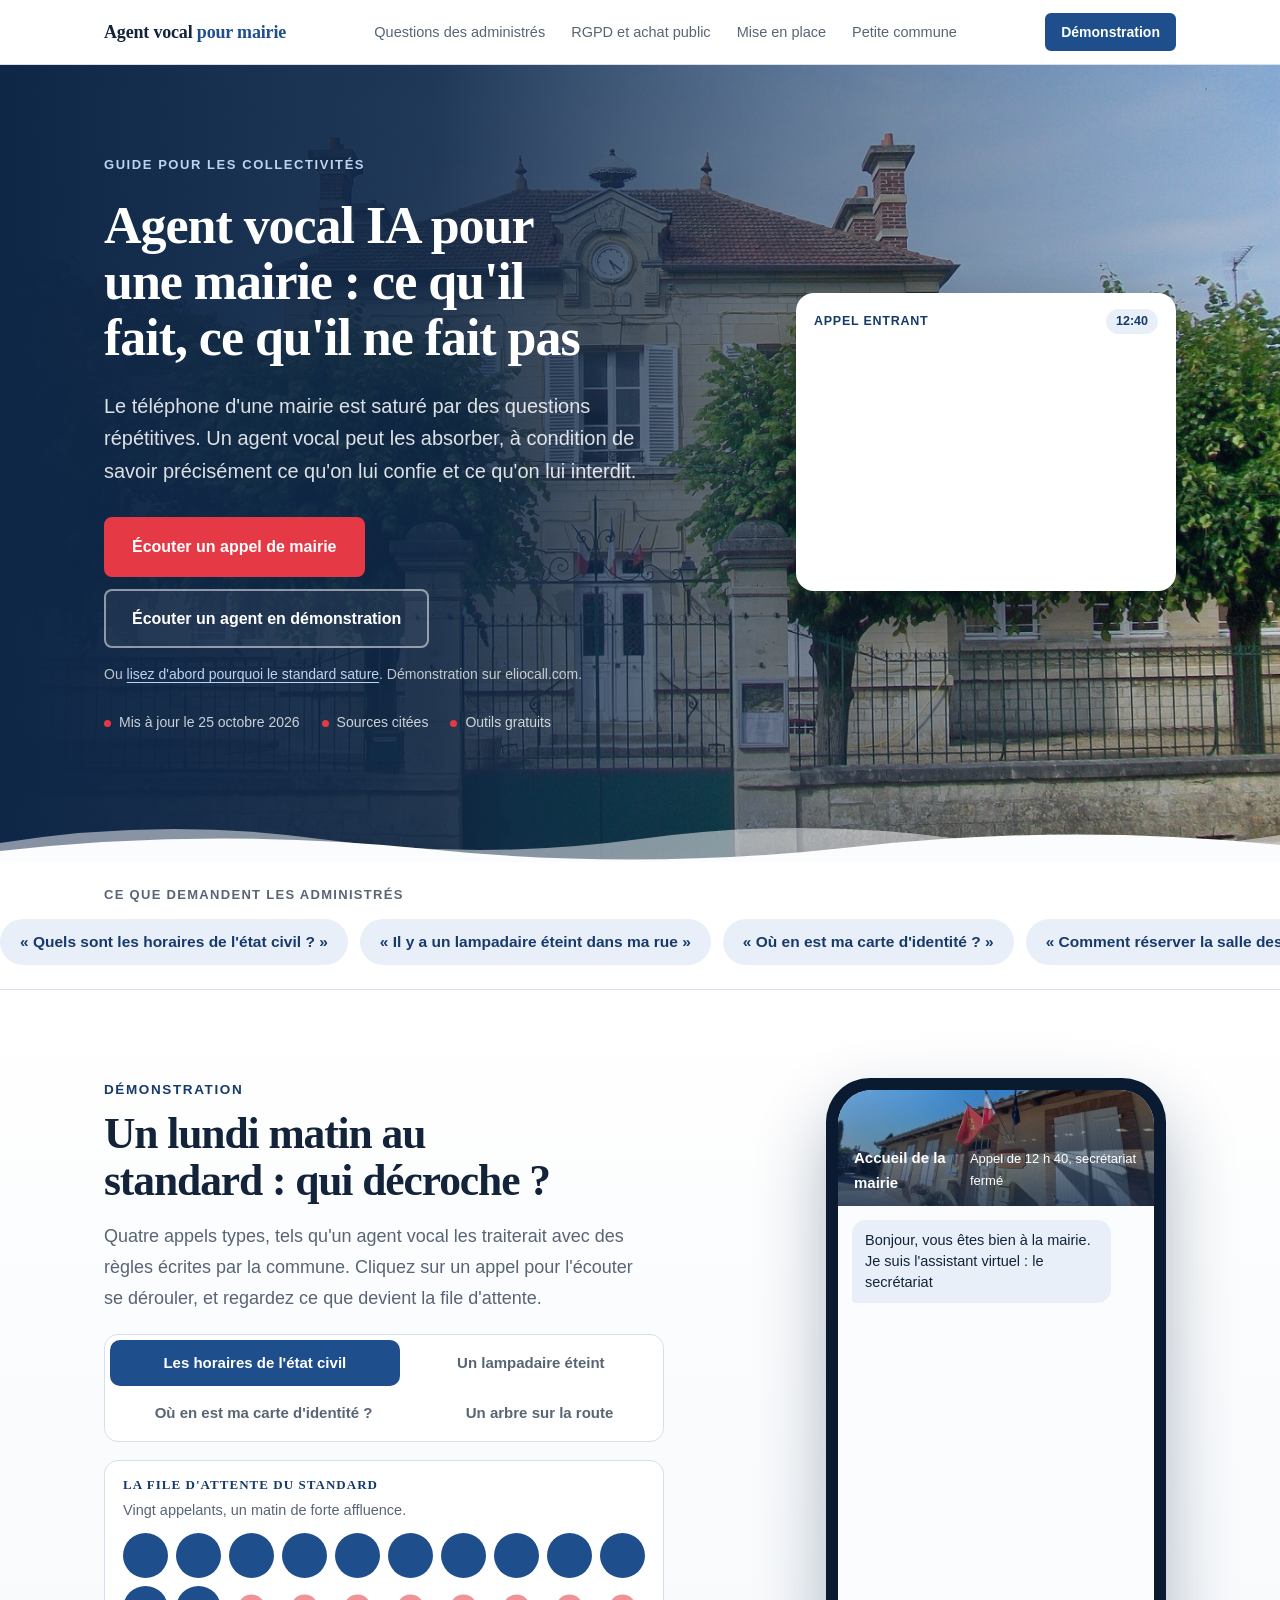
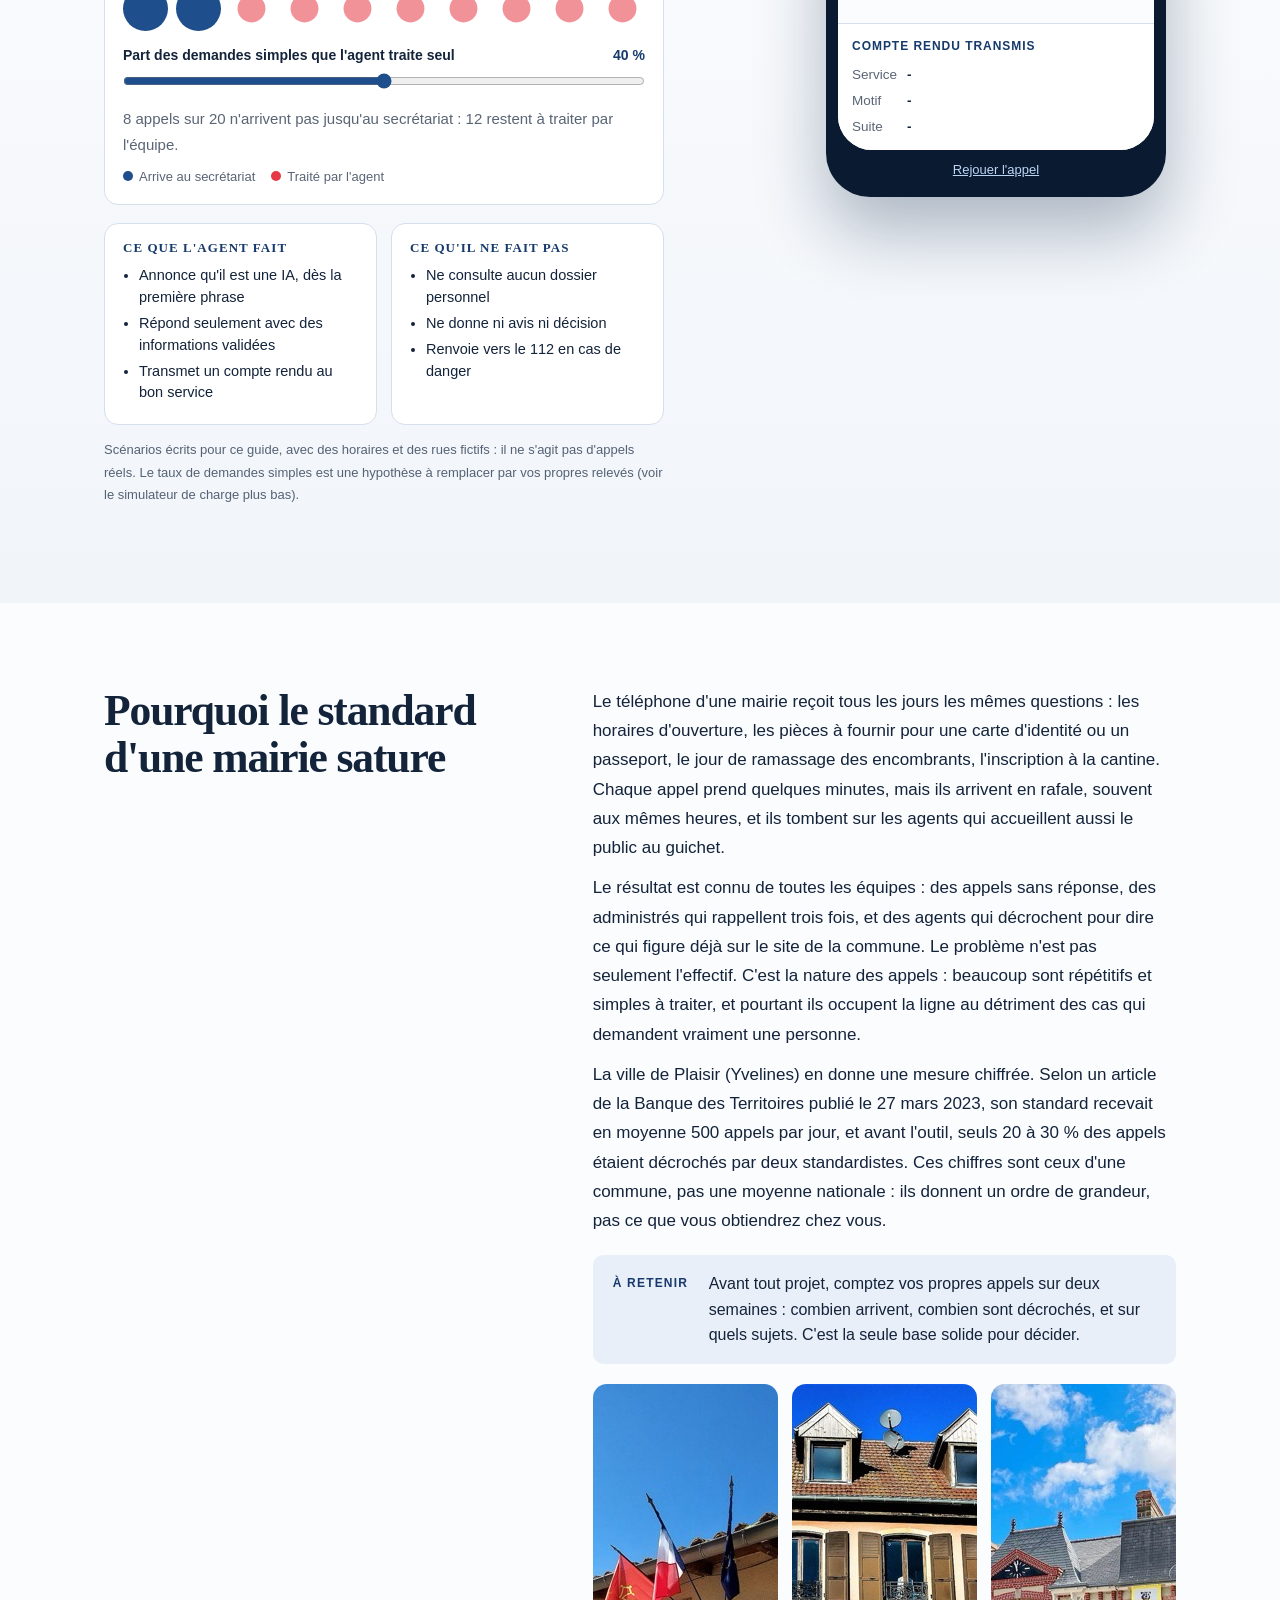
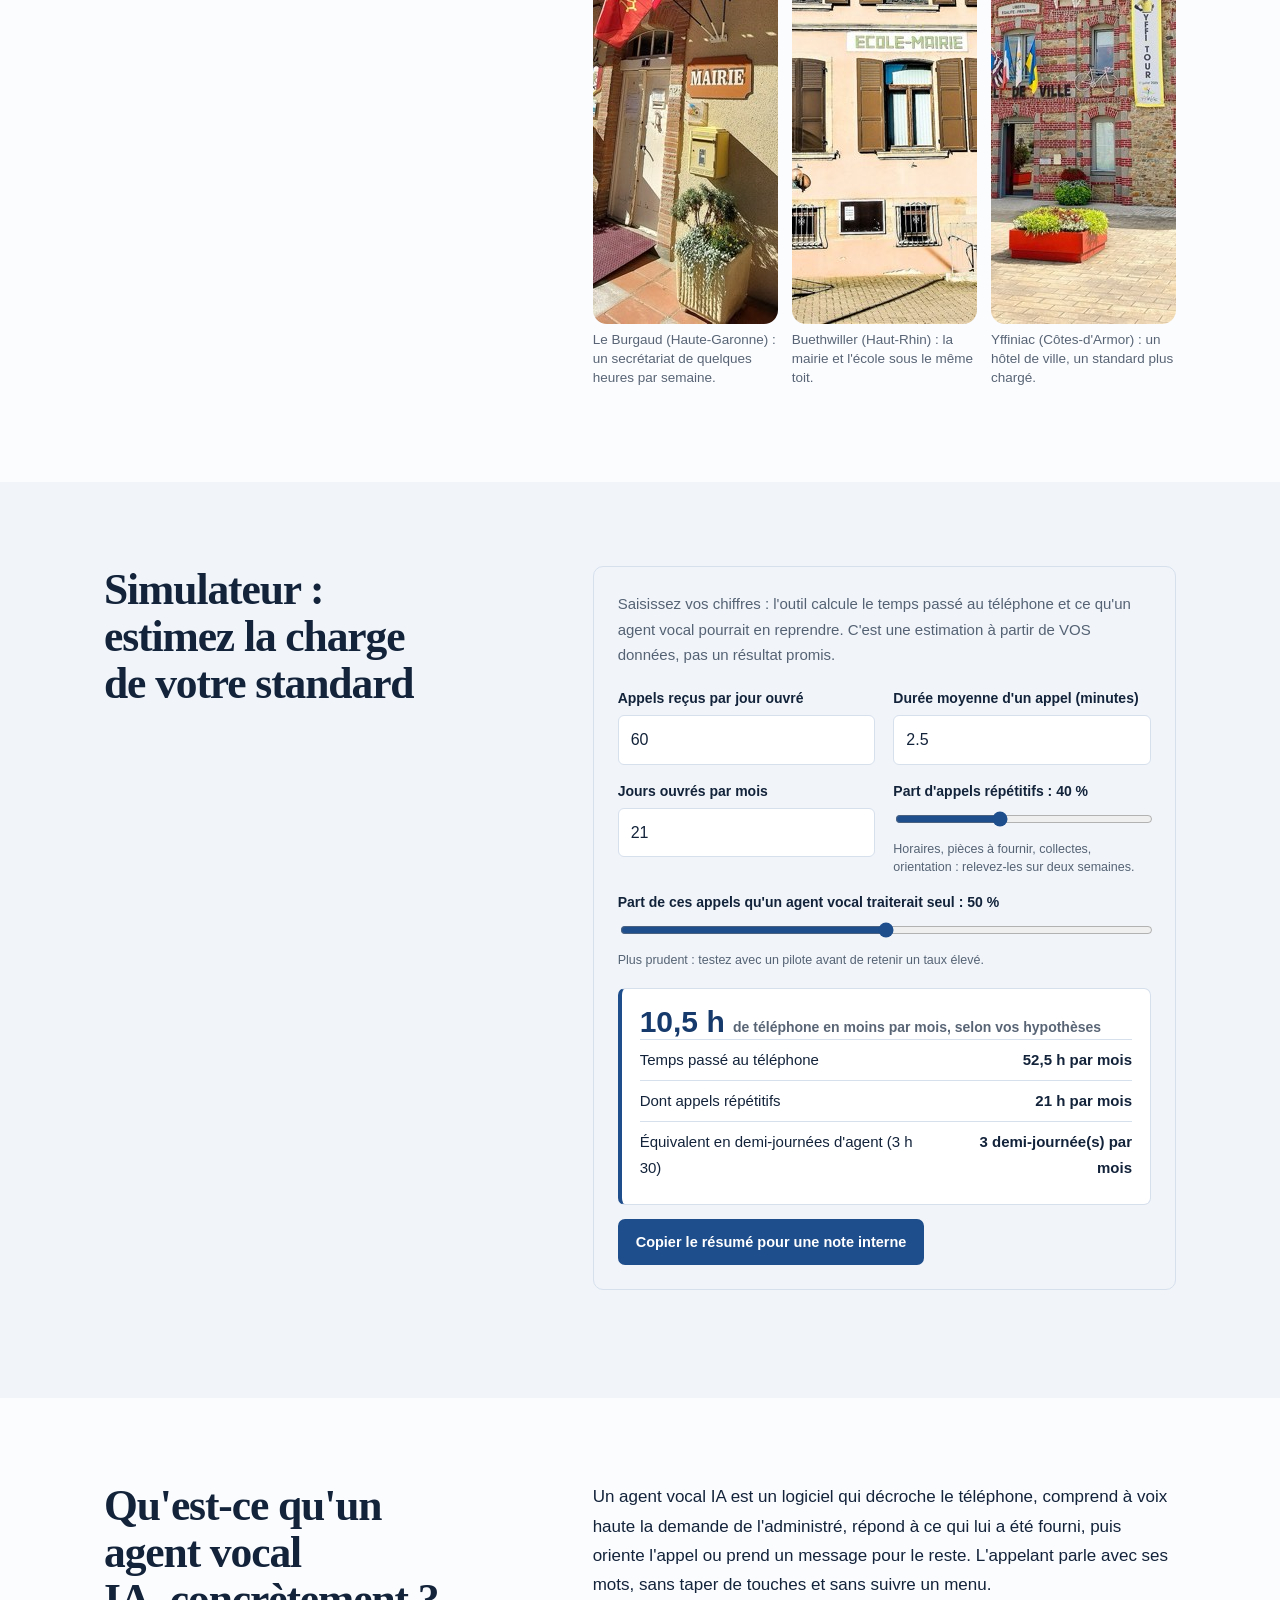
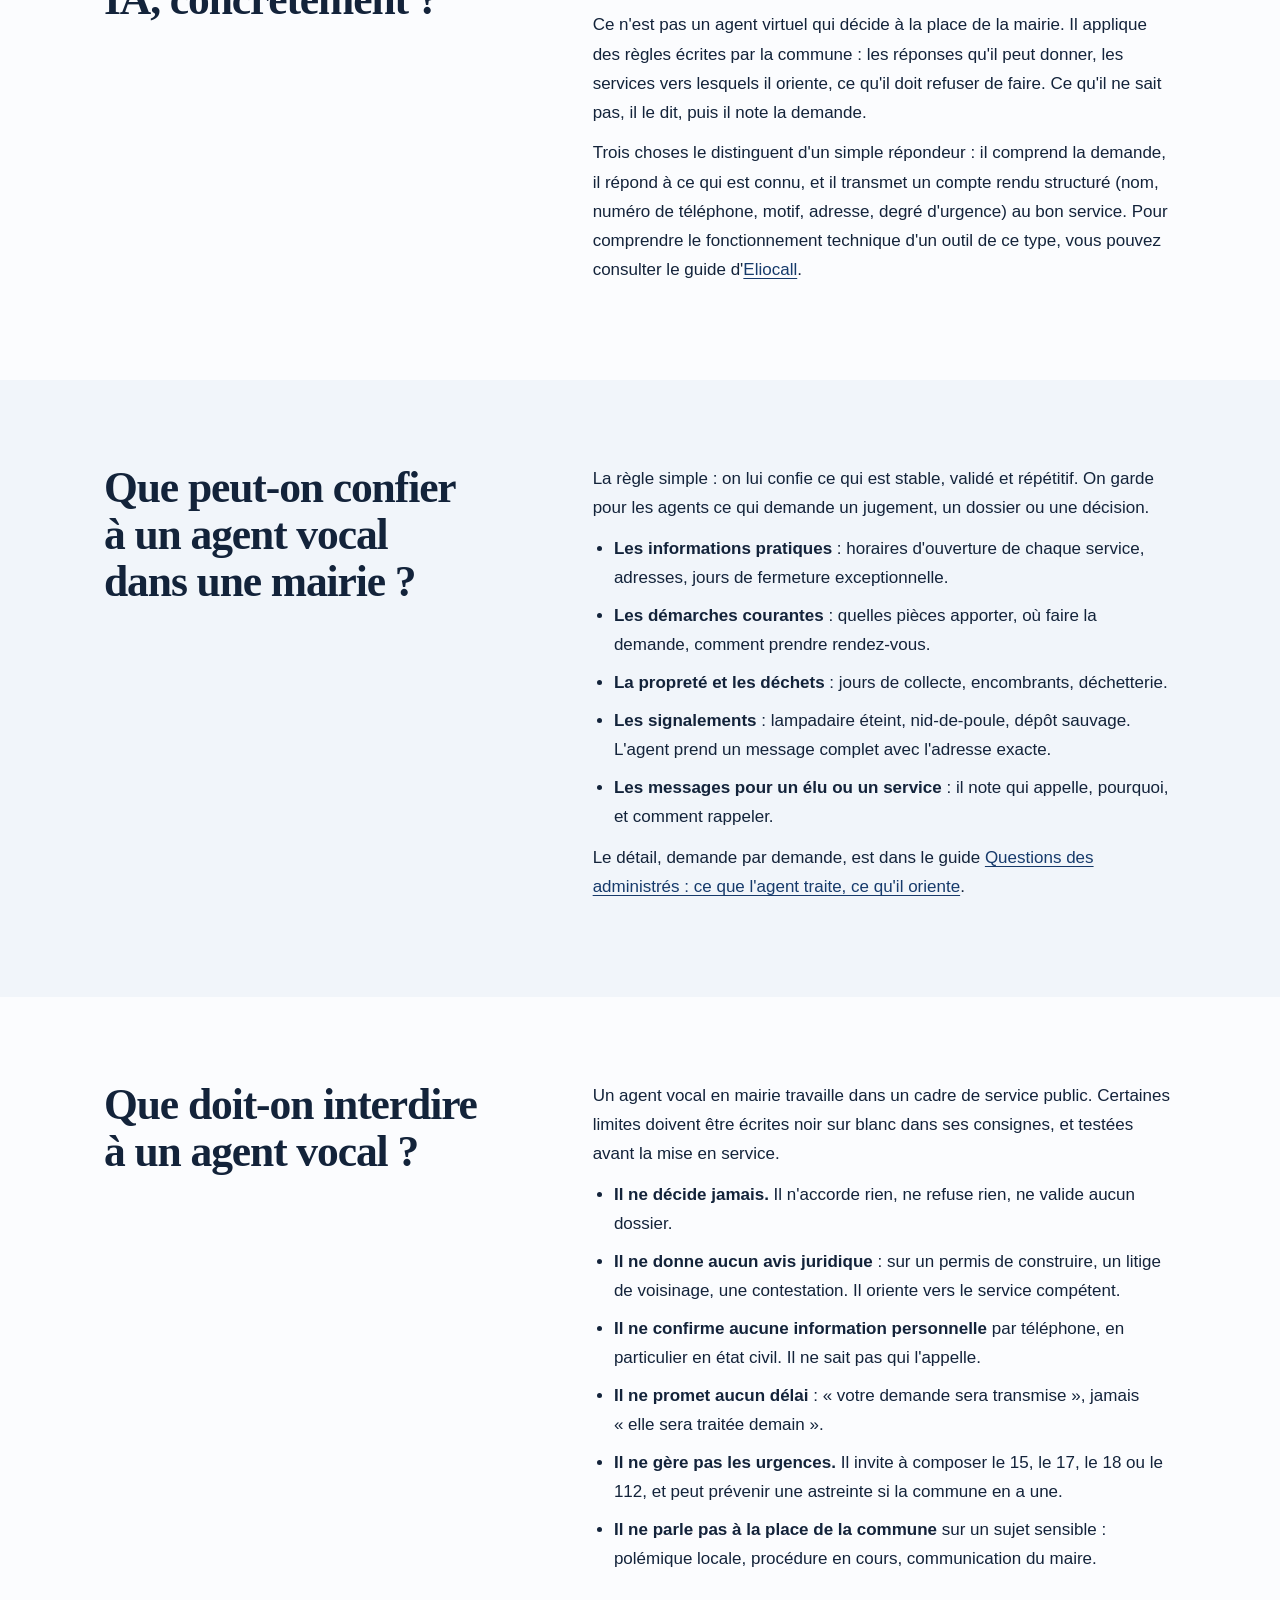
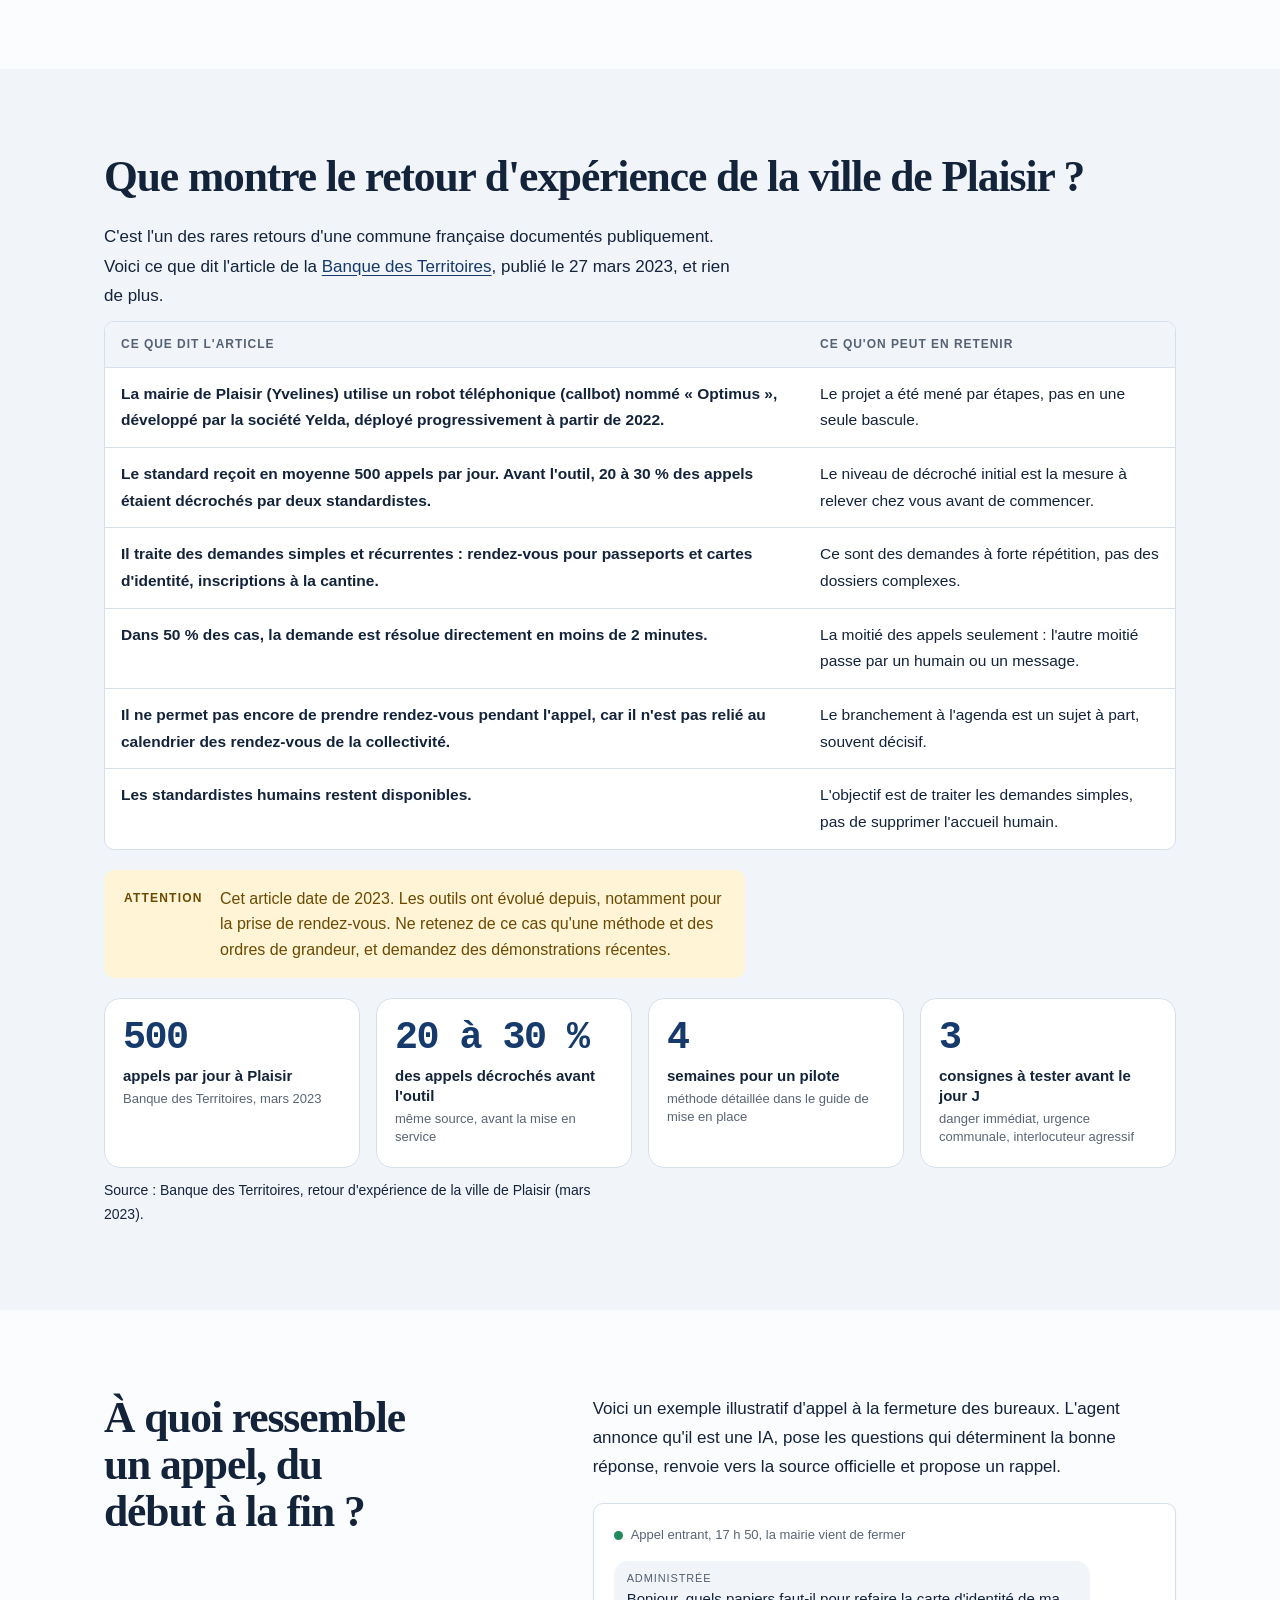
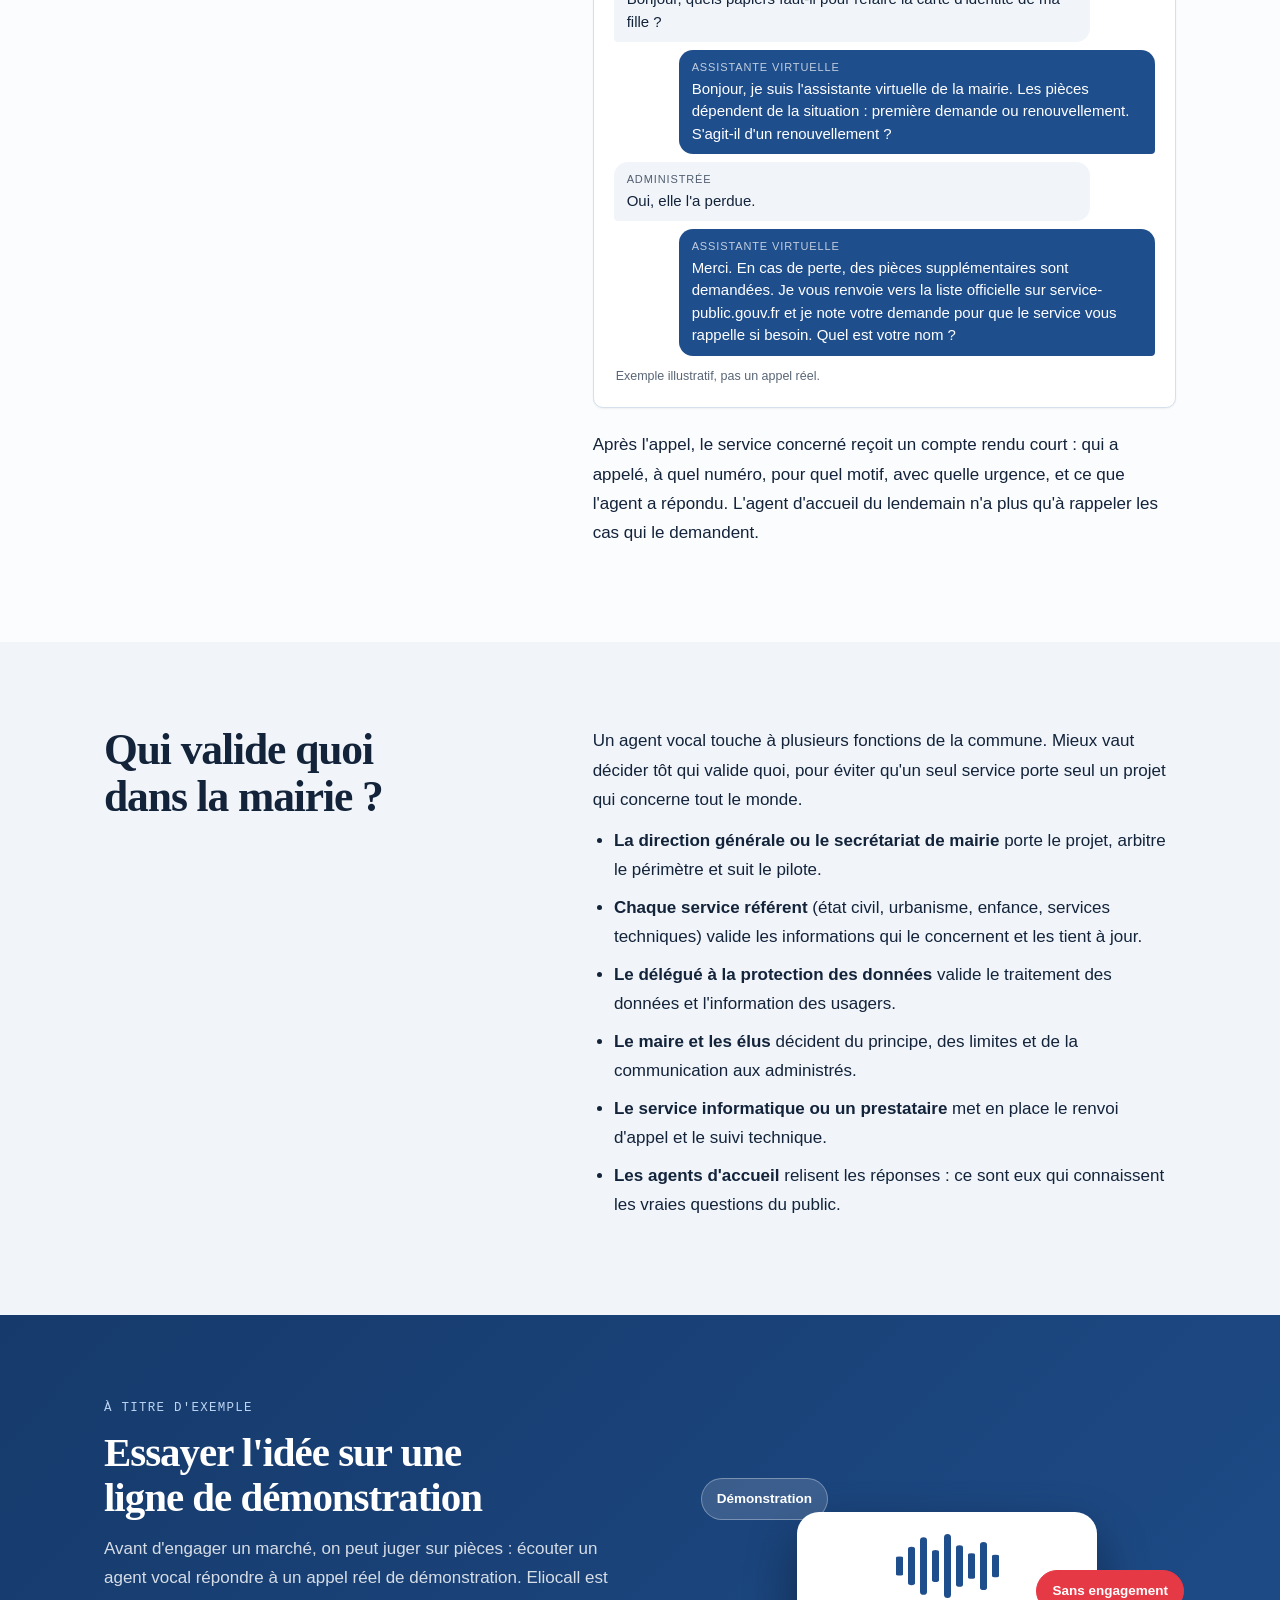
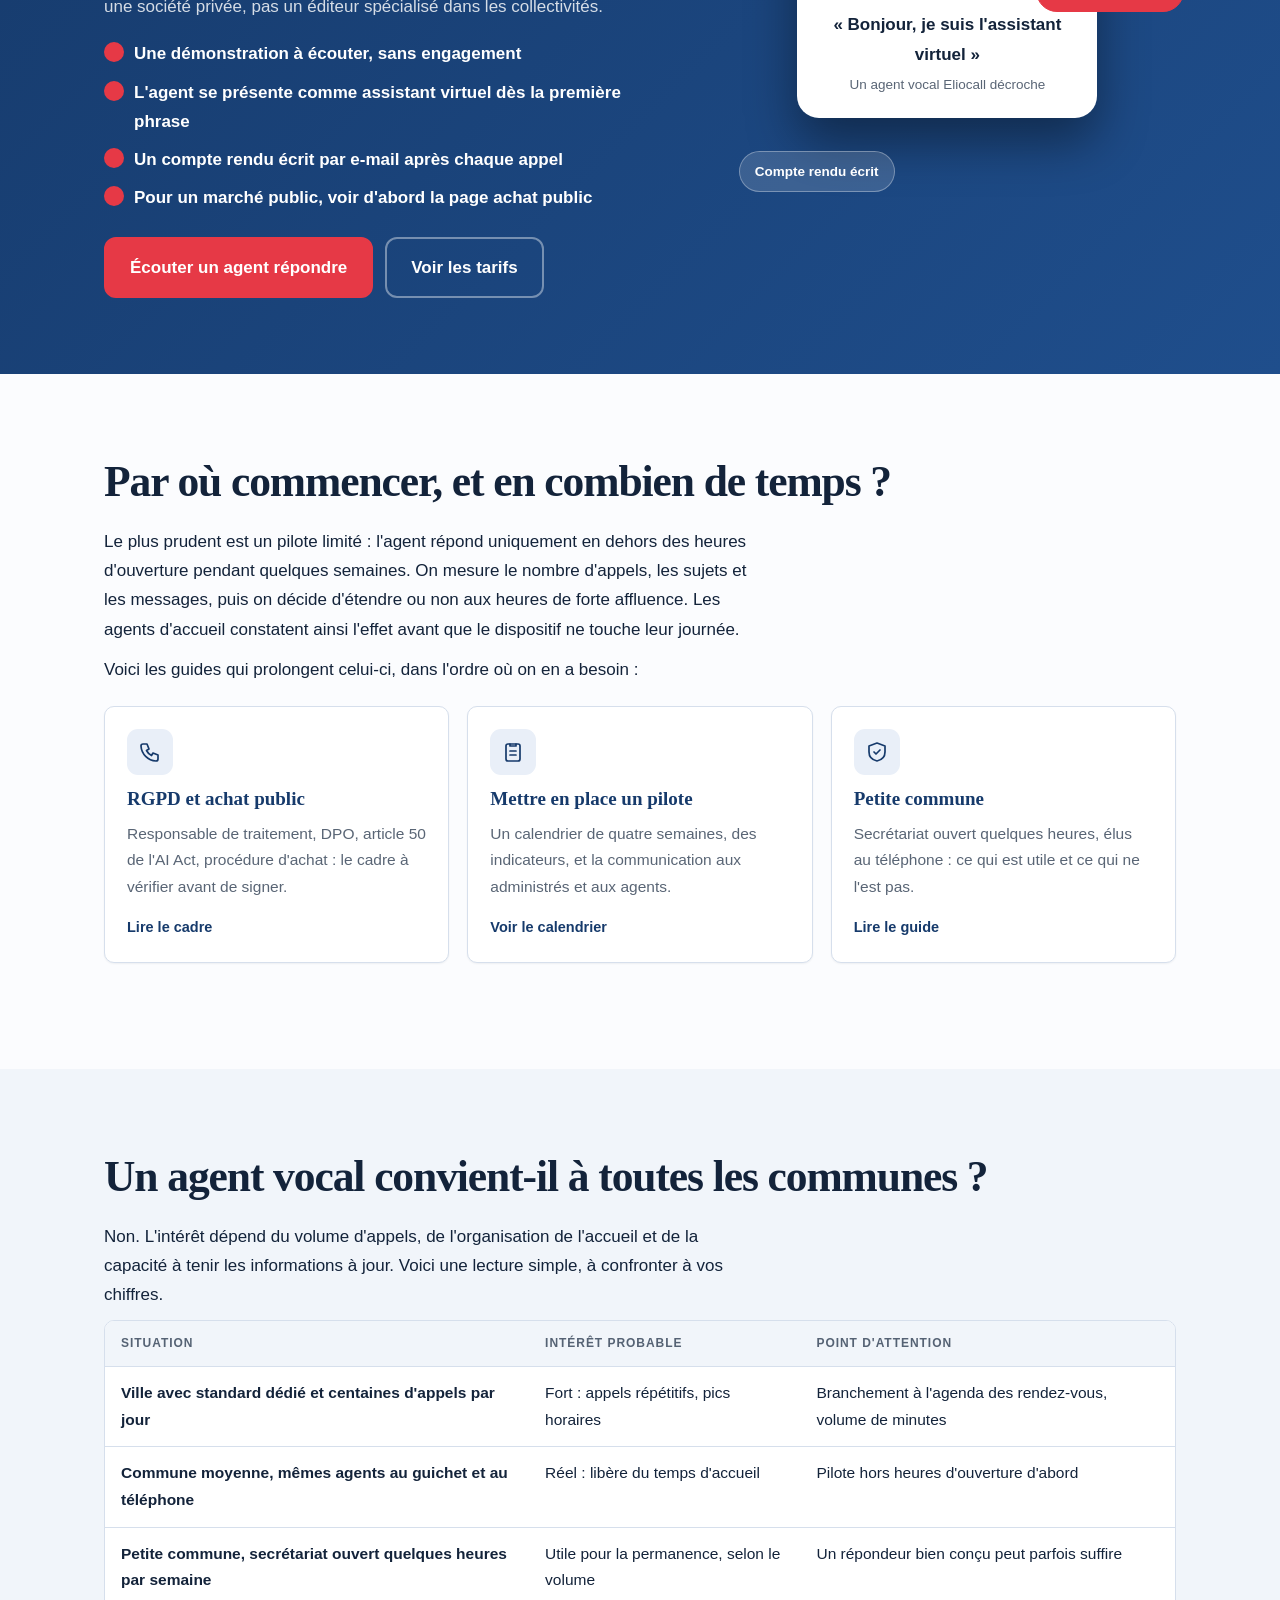
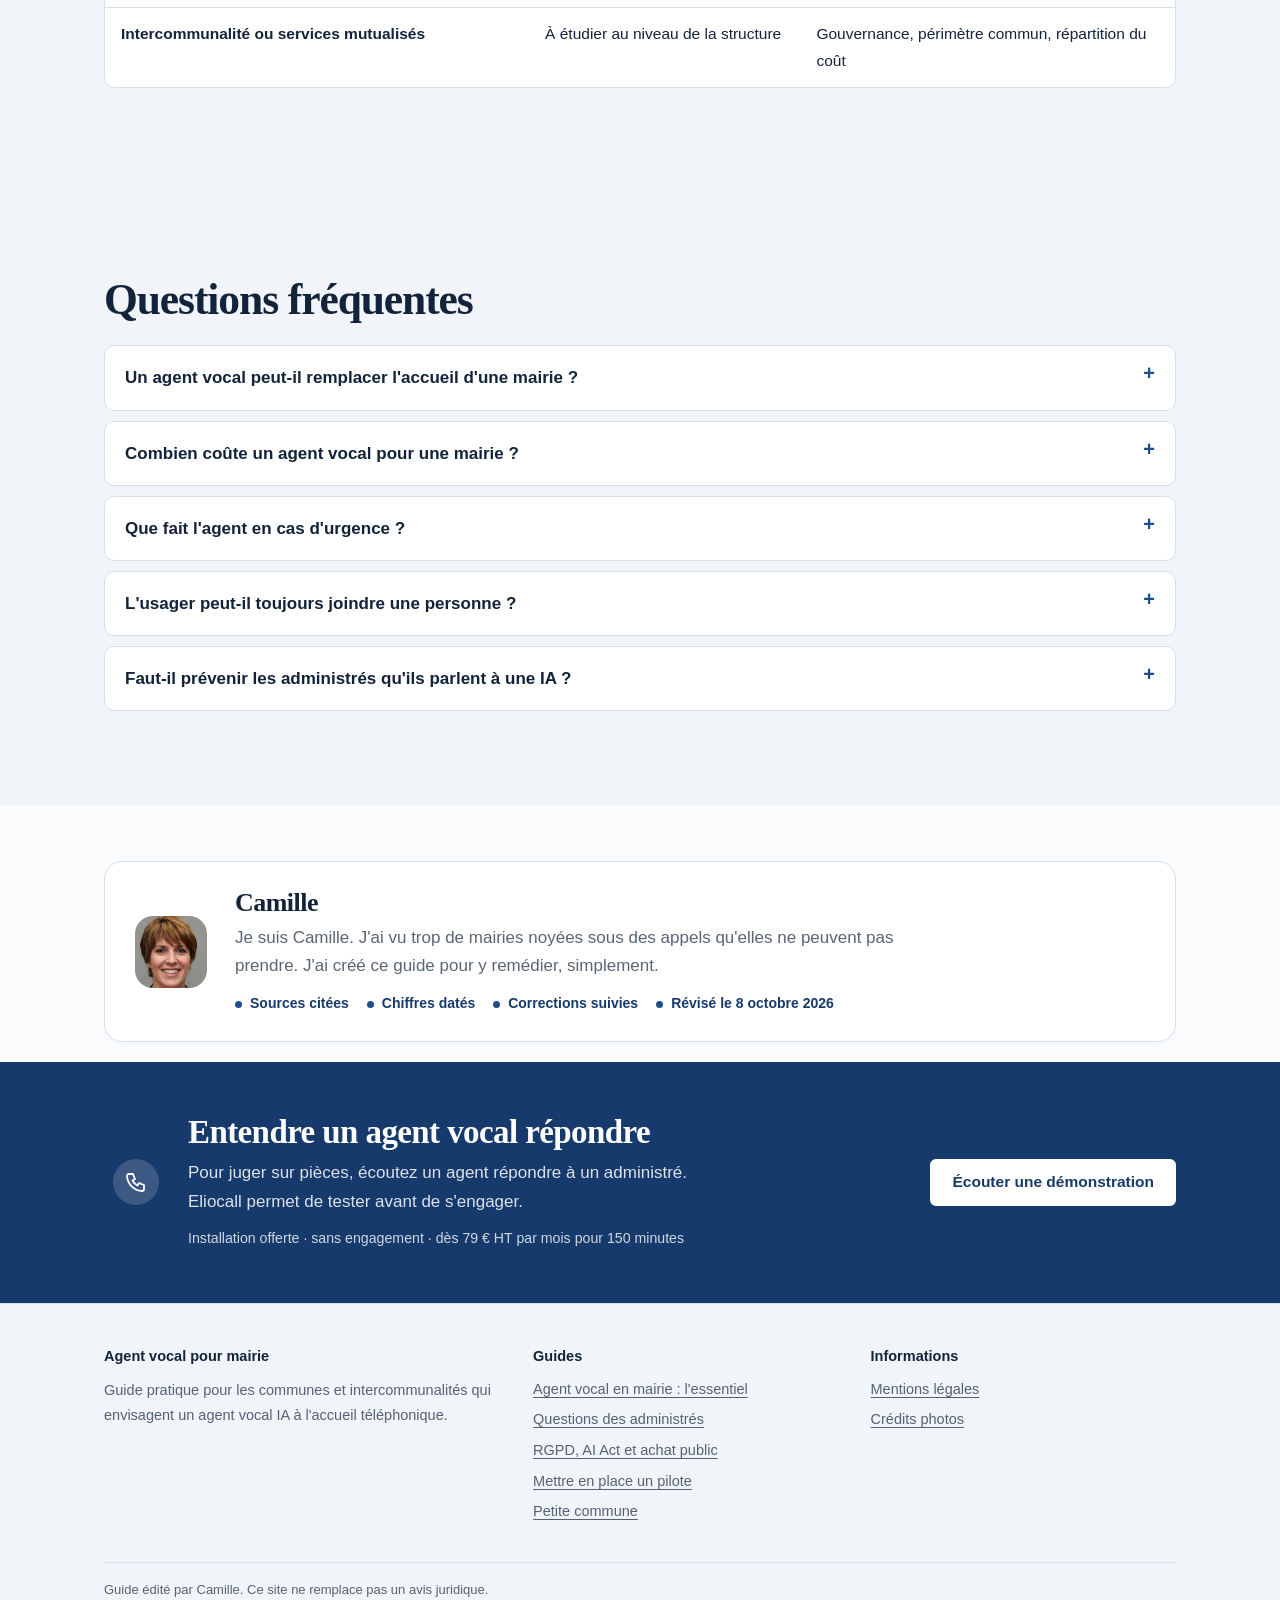
==== index.html @ ff2bc90e "Auto-update date 25 octobre 2026" ====
<!doctype html>
<html lang="fr">
<head>
<meta charset="utf-8">
<meta name="viewport" content="width=device-width, initial-scale=1">
<title>Agent vocal IA en mairie : ce qu'il fait et ne fait pas</title>
<meta name="description" content="Ce qu&#x27;un agent vocal IA traite à l&#x27;accueil d&#x27;une mairie, ce qu&#x27;il doit refuser, un retour d&#x27;expérience documenté et par où commencer.">
<link rel="canonical" href="https://agent-ia-vocal-pour-mairie.fr/">
<meta property="og:type" content="article">
<meta property="og:locale" content="fr_FR">
<meta property="og:site_name" content="Agent vocal pour mairie">
<meta property="og:title" content="Agent vocal IA en mairie : ce qu&#x27;il fait et ne fait pas">
<meta property="og:description" content="Ce qu&#x27;un agent vocal IA traite à l&#x27;accueil d&#x27;une mairie, ce qu&#x27;il doit refuser, un retour d&#x27;expérience documenté et par où commencer.">
<meta property="og:url" content="https://agent-ia-vocal-pour-mairie.fr/">
<meta property="og:image" content="https://agent-ia-vocal-pour-mairie.fr/og-image.png">
<meta property="og:image:width" content="1200">
<meta property="og:image:height" content="630">
<meta property="og:image:alt" content="Agent vocal pour mairie">
<meta name="twitter:card" content="summary_large_image">
<meta name="twitter:image" content="https://agent-ia-vocal-pour-mairie.fr/og-image.png">
<link rel="icon" href="/favicon.ico" sizes="48x48">
<link rel="icon" href="/favicon.svg" type="image/svg+xml">
<link rel="icon" href="/favicon-48.png" type="image/png" sizes="48x48">
<link rel="apple-touch-icon" href="/apple-touch-icon.png">
<meta name="theme-color" content="#1f4e8c">

<meta http-equiv="Content-Security-Policy" content="default-src 'self'; script-src 'self' 'unsafe-inline'; style-src 'self' 'unsafe-inline'; img-src 'self' data:; base-uri 'self'; form-action 'none'">
<meta name="referrer" content="strict-origin-when-cross-origin">
<script type="application/ld+json">{"@context": "https://schema.org", "@graph": [{"@type": "BreadcrumbList", "itemListElement": [{"@type": "ListItem", "position": 1, "name": "Accueil", "item": "https://agent-ia-vocal-pour-mairie.fr/"}]}, {"@type": "Article", "headline": "Agent vocal IA pour une mairie : ce qu'il fait, ce qu'il ne fait pas", "description": "Ce qu'un agent vocal IA traite à l'accueil d'une mairie, ce qu'il doit refuser, un retour d'expérience documenté et par où commencer.", "inLanguage": "fr-FR", "datePublished": "2026-10-05", "dateModified": "2026-10-25", "mainEntityOfPage": "https://agent-ia-vocal-pour-mairie.fr/", "author": {"@type": "Organization", "name": "Agent vocal pour mairie", "url": "https://agent-ia-vocal-pour-mairie.fr"}, "publisher": {"@type": "Organization", "name": "Agent vocal pour mairie", "url": "https://agent-ia-vocal-pour-mairie.fr"}}, {"@type": "FAQPage", "mainEntity": [{"@type": "Question", "name": "Un agent vocal peut-il remplacer l'accueil d'une mairie ?", "acceptedAnswer": {"@type": "Answer", "text": "Non, et ce n'est pas l'objectif. Il absorbe les appels répétitifs (horaires, pièces à fournir, collectes) et prend un message complet pour le reste. Les agents traitent ensuite les dossiers qui demandent de l'humain. Le retour d'expérience de la ville de Plaisir va dans ce sens : les standardistes humains restent disponibles."}}, {"@type": "Question", "name": "Combien coûte un agent vocal pour une mairie ?", "acceptedAnswer": {"@type": "Answer", "text": "Cela dépend du nombre de minutes d'appel, du nombre de numéros et des raccordements (agenda, outils métier). Demandez le prix de l'abonnement, le nombre de minutes incluses, le prix de la minute au-delà et les frais de mise en place. Calculez ensuite sur vos propres volumes. La page sur l'achat public explique comment cadrer cette dépense."}}, {"@type": "Question", "name": "Que fait l'agent en cas d'urgence ?", "acceptedAnswer": {"@type": "Answer", "text": "Il ne gère pas les urgences. Il invite l'appelant à composer le 15, le 17, le 18 ou le 112, et peut prévenir un astreignant si la commune l'a prévu. Ce comportement doit être testé avant la mise en service."}}, {"@type": "Question", "name": "L'usager peut-il toujours joindre une personne ?", "acceptedAnswer": {"@type": "Answer", "text": "C'est une bonne pratique de le prévoir : un accès vers un agent aux heures d'ouverture, ou un message avec rappel, évite que l'agent vocal devienne un mur. C'est aussi ce qui rassure les administrés les moins à l'aise avec le numérique."}}, {"@type": "Question", "name": "Faut-il prévenir les administrés qu'ils parlent à une IA ?", "acceptedAnswer": {"@type": "Answer", "text": "Oui. L'article 50 du règlement européen sur l'IA impose d'informer la personne qu'elle interagit avec une IA, sauf si c'est évident. L'agent doit le dire dès sa première phrase. Le détail est dans le guide RGPD et achat public."}}]}, {"@type": "WebSite", "@id": "https://agent-ia-vocal-pour-mairie.fr/#site", "name": "Agent vocal pour mairie", "url": "https://agent-ia-vocal-pour-mairie.fr/", "inLanguage": "fr-FR"}, {"@type": "Organization", "@id": "https://agent-ia-vocal-pour-mairie.fr/#org", "name": "Agent vocal pour mairie", "url": "https://agent-ia-vocal-pour-mairie.fr/", "logo": {"@type": "ImageObject", "url": "https://agent-ia-vocal-pour-mairie.fr/icon-192.png", "width": 192, "height": 192}}]}</script>
<link rel="stylesheet" href="/style.css">
<script>(function(){var d=document.documentElement;if(window.matchMedia&&matchMedia("(prefers-reduced-motion: reduce)").matches)return;d.classList.add("m-js");setTimeout(function(){if(!window.__rvok)d.classList.add("m-show")},3500)})();</script>
</head>
<body>
<a class="m-skip" href="#contenu">Aller au contenu</a>
<div class="m-rdp" id="rdp" aria-hidden="true"><i></i></div>
<header class="m-top"><div class="m-wrap"><a class="m-brand" href="/">Agent vocal <span>pour mairie</span></a><nav class="m-nav" aria-label="Navigation"><a href="/questions-des-administres/">Questions des administrés</a><a href="/rgpd-achat-public/">RGPD et achat public</a><a href="/mise-en-place-pilote/">Mise en place</a><a href="/petite-commune/">Petite commune</a></nav><a class="m-btn m-small" href="https://eliocall.com/?utm_source=agent-ia-vocal-pour-mairie&amp;utm_medium=guide&amp;utm_campaign=header" rel="nofollow sponsored noopener">Démonstration</a></div></header>
<main id="contenu">
<section class="m-hp" data-ap><img class="m-hpi" src="/img/mairie-vineuil.jpg" alt="Mairie de Vineuil-Saint-Firmin, dans l'Oise, avec son horloge et sa grille" width="1400" height="1050" loading="eager" decoding="async" fetchpriority="high"><div class="m-wrap"><div><div class="m-hk">Guide pour les collectivités</div><h1>Agent vocal IA pour une mairie&nbsp;: ce qu'il fait, ce qu'il ne fait pas</h1><p class="m-hl">Le téléphone d'une mairie est saturé par des questions répétitives. Un agent vocal peut les absorber, à condition de savoir précisément ce qu'on lui confie et ce qu'on lui interdit.</p><div class="m-hacts"><a class="m-hb1" href="#demo">Écouter un appel de mairie</a><a class="m-hb2" href="https://eliocall.com/?utm_source=agent-ia-vocal-pour-mairie&amp;utm_medium=guide&amp;utm_campaign=hero-ecouter#hero-form" rel="nofollow sponsored noopener">Écouter un agent en démonstration</a></div><p class="m-hsub">Ou <a href="#pourquoi-le-standard-d-une-mairie-sature">lisez d'abord pourquoi le standard sature</a>. Démonstration sur eliocall.com.</p><div class="m-htr"><span>Mis à jour le 25 octobre 2026</span><span>Sources citées</span><span>Outils gratuits</span></div></div><div class="m-hcall" aria-hidden="true"><div class="m-ht"><span>Appel entrant</span><b>12:40</b></div><p class="m-hm m-a">Bonjour, vous êtes bien à la mairie. Je suis l'assistant virtuel. Comment puis-je vous aider&nbsp;?</p><p class="m-hm m-u">L'état civil est ouvert jusqu'à quelle heure&nbsp;?</p><p class="m-hm m-a">Du lundi au vendredi, de 9 h à 12 h. Souhaitez-vous un rappel&nbsp;?</p><div class="m-hd"><i></i>Compte rendu transmis au secrétariat</div></div></div><div class="m-hwave" aria-hidden="true"><svg viewBox="0 0 1440 54" preserveAspectRatio="none"><path d="M0 34 Q180 8 360 30 T720 30 T1080 30 T1440 26 V54 H0Z" fill="var(--bg)" opacity=".5"/><path d="M0 42 Q240 18 480 40 T960 38 T1440 36 V54 H0Z" fill="var(--bg)"/></svg></div></section>
<div class="m-lm" data-ap><p>Ce que demandent les administrés</p><div class="m-lmt"><span>«&nbsp;Quels sont les horaires de l'état civil&nbsp;?&nbsp;»</span><span>«&nbsp;Il y a un lampadaire éteint dans ma rue&nbsp;»</span><span>«&nbsp;Où en est ma carte d'identité&nbsp;?&nbsp;»</span><span>«&nbsp;Comment réserver la salle des fêtes&nbsp;?&nbsp;»</span><span>«&nbsp;Quels papiers pour un acte de naissance&nbsp;?&nbsp;»</span><span>«&nbsp;Quand passe le ramassage des encombrants&nbsp;?&nbsp;»</span><span>«&nbsp;Je voudrais parler à Monsieur le maire&nbsp;»</span><span>«&nbsp;Un arbre est tombé sur la route&nbsp;»</span><span aria-hidden="true">«&nbsp;Quels sont les horaires de l'état civil&nbsp;?&nbsp;»</span><span aria-hidden="true">«&nbsp;Il y a un lampadaire éteint dans ma rue&nbsp;»</span><span aria-hidden="true">«&nbsp;Où en est ma carte d'identité&nbsp;?&nbsp;»</span><span aria-hidden="true">«&nbsp;Comment réserver la salle des fêtes&nbsp;?&nbsp;»</span><span aria-hidden="true">«&nbsp;Quels papiers pour un acte de naissance&nbsp;?&nbsp;»</span><span aria-hidden="true">«&nbsp;Quand passe le ramassage des encombrants&nbsp;?&nbsp;»</span><span aria-hidden="true">«&nbsp;Je voudrais parler à Monsieur le maire&nbsp;»</span><span aria-hidden="true">«&nbsp;Un arbre est tombé sur la route&nbsp;»</span></div></div>
<section id="demo" class="m-ld m-rv"><div class="m-wrap">
<div>
<div class="m-kicker">Démonstration</div>
<h2>Un lundi matin au standard&nbsp;: qui décroche&nbsp;?</h2>
<p class="m-lead2">Quatre appels types, tels qu'un agent vocal les traiterait avec des règles écrites par la commune. Cliquez sur un appel pour l'écouter se dérouler, et regardez ce que devient la file d'attente.</p>
<div class="m-ldt" role="tablist" aria-label="Type d'appel"><button type="button" role="tab" data-k="hor" aria-selected="true">Les horaires de l'état civil</button><button type="button" role="tab" data-k="sig" aria-selected="false">Un lampadaire éteint</button><button type="button" role="tab" data-k="ci" aria-selected="false">Où en est ma carte d'identité&nbsp;?</button><button type="button" role="tab" data-k="urg" aria-selected="false">Un arbre sur la route</button></div>
<div class="m-ldq"><h3>La file d'attente du standard</h3><p>Vingt appelants, un matin de forte affluence.</p>
<div class="m-dots" id="mq-dots" aria-hidden="true"></div>
<label for="mq-sh">Part des demandes simples que l'agent traite seul <output id="mq-shv">40 %</output></label>
<input type="range" id="mq-sh" min="0" max="80" step="10" value="40">
<p class="m-sum" id="mq-sum" aria-live="polite"></p>
<div class="m-lg"><span>Arrive au secrétariat</span><span>Traité par l'agent</span></div></div>
<div class="m-ldk"><div><h3>Ce que l'agent fait</h3><ul id="mq-did"><li>Annonce qu'il est une IA, dès la première phrase</li><li>Répond seulement avec des informations validées</li><li>Transmet un compte rendu au bon service</li></ul></div><div><h3>Ce qu'il ne fait pas</h3><ul id="mq-no"><li>Ne consulte aucun dossier personnel</li><li>Ne donne ni avis ni décision</li><li>Renvoie vers le 112 en cas de danger</li></ul></div></div>
<p class="m-nt">Scénarios écrits pour ce guide, avec des horaires et des rues fictifs&nbsp;: il ne s'agit pas d'appels réels. Le taux de demandes simples est une hypothèse à remplacer par vos propres relevés (voir le simulateur de charge plus bas).</p>
<div id="mq-cta" hidden><b>Juger sur pièces avant de s'engager</b><p>Un agent vocal de démonstration répond à un appel sur eliocall.com. Eliocall est une société privée&nbsp;: pour un marché public, lisez d'abord la page achat public.</p><a class="m-pr" href="https://eliocall.com/?utm_source=agent-ia-vocal-pour-mairie&amp;utm_medium=guide&amp;utm_campaign=demo-fin#hero-form" rel="nofollow sponsored noopener">Écouter une démonstration</a><a class="m-sc" href="/rgpd-achat-public/">RGPD et achat public</a></div>
</div>
<div class="m-ldv"><div class="m-ldv-s">
<div class="m-ldv-p"><img id="mq-img" src="/img/mairie-burgaud-s.jpg" alt="" width="720" height="540" loading="lazy" decoding="async"><div><b id="mq-name">Accueil de la mairie</b><span id="mq-sub">Appel de 12 h 40, secrétariat fermé</span></div></div>
<div id="mq-log" aria-live="off"></div>
<div id="mq-cr"><strong>Compte rendu transmis</strong><dl id="mq-dl"></dl></div>
</div><p class="m-ldr"><button type="button" id="mq-again">Rejouer l'appel</button></p></div>
<p id="mq-live" style="position:absolute;left:-9999px" aria-live="polite"></p></div></section>
<script>(function(){
var $=function(i){return document.getElementById(i)},rm=window.matchMedia&&matchMedia("(prefers-reduced-motion: reduce)").matches;
var SC={"hor": {"img": "mairie-burgaud", "name": "Accueil de la mairie", "sub": "Appel de 12 h 40, secrétariat fermé", "chip": "Les horaires de l'état civil", "lines": [["ia", "Bonjour, vous êtes bien à la mairie. Je suis l'assistant virtuel : le secrétariat est fermé jusqu'à 14 h. Comment puis-je vous aider ?"], ["me", "Bonjour, l'état civil est ouvert jusqu'à quelle heure ?"], ["tag", "Motif : horaires"], ["tag", "Information validée par la mairie"], ["ia", "L'état civil est ouvert du lundi au vendredi, de 9 h à 12 h, et le mardi de 14 h à 17 h. Souhaitez-vous que je note une demande de rappel ?"]], "cr": [["Service", "Accueil"], ["Motif", "Horaires de l'état civil"], ["Suite", "Information donnée, aucune"]]}, "sig": {"img": "mairie-vineuil", "name": "Accueil de la mairie", "sub": "Appel de 18 h 20, hors horaires", "chip": "Un lampadaire éteint", "lines": [["ia", "Bonjour, vous êtes bien à la mairie. Je suis l'assistant virtuel : les bureaux sont fermés. Comment puis-je vous aider ?"], ["me", "Il y a un lampadaire qui ne fonctionne plus rue des Tilleuls."], ["tag", "Motif : éclairage public"], ["tag", "Lieu : rue des Tilleuls"], ["ia", "Merci de me le signaler. Je note : lampadaire éteint, rue des Tilleuls. Devant quel numéro, à peu près ? Et un numéro si l'équipe doit vous recontacter ?"]], "cr": [["Service", "Services techniques"], ["Motif", "Éclairage public, rue des Tilleuls"], ["Priorité", "Normale"]]}, "ci": {"img": "mairie-buethwiller", "name": "Accueil de la mairie", "sub": "Appel de 9 h 05, ligne occupée", "chip": "Où en est ma carte d'identité ?", "lines": [["ia", "Bonjour, vous êtes bien à la mairie. Je suis l'assistant virtuel : les lignes sont occupées. Comment puis-je vous aider ?"], ["me", "Où en est ma demande de carte d'identité ?"], ["tag", "Motif : suivi d'un dossier personnel"], ["tag", "Information personnelle : non donnée"], ["ia", "Je ne peux pas consulter un dossier personnel. Je note votre demande pour que le secrétariat vous rappelle. Pouvez-vous me donner votre nom et votre numéro de suivi, si vous l'avez ?"]], "cr": [["Service", "Secrétariat, titres d'identité"], ["Motif", "Suivi de dossier"], ["Rappel", "Par une personne"]]}, "urg": {"img": "mairie-yffiniac", "name": "Accueil de la mairie", "sub": "Appel de 7 h 50, avant l'ouverture", "chip": "Un arbre sur la route", "lines": [["ia", "Bonjour, vous êtes bien à la mairie. Je suis l'assistant virtuel : les bureaux ne sont pas encore ouverts. Comment puis-je vous aider ?"], ["me", "Un arbre est tombé en travers de la route !"], ["tag", "Urgence détectée"], ["tag", "Consigne : renvoyer vers les secours si danger"], ["ia", "Si une personne est en danger, composez tout de suite le 112. Sinon, je note le lieu exact pour prévenir la mairie. Où êtes-vous précisément ?"]], "cr": [["Service", "Astreinte, si la commune en a une"], ["Motif", "Obstacle sur la voie"], ["Priorité", "Élevée"]]}},log=$("mq-log"),tm=null,seq=0,cur="hor",shown=false,N=20;
var tabs=[].slice.call(document.querySelectorAll("#demo [role=tab]")),dots=$("mq-dots");
for(var d=0;d<N;d++){dots.appendChild(document.createElement("i"))}
function share(){var v=+$("mq-sh").value,k=Math.round(N*v/100),ds=[].slice.call(dots.children);ds.forEach(function(e,i){if(i>=N-k)e.setAttribute("data-h","");else e.removeAttribute("data-h")});$("mq-shv").textContent=v+" %";
$("mq-sum").textContent=k===0?"Tous les appels arrivent au secrétariat.":k+" appels sur "+N+" n'arrivent pas jusqu'au secrétariat : "+(N-k)+" restent à traiter par l'équipe."}
$("mq-sh").addEventListener("input",share);share();
function bub(w,t){var b=document.createElement("div");b.setAttribute("data-b",w);b.textContent=t||"";log.appendChild(b);log.scrollTop=log.scrollHeight;return b}
function type(el,text,wps,done,id){clearTimeout(tm);if(rm){el.textContent=text;if(done)done();return}var w=text.split(" "),i=0,gap=1000/wps;
(function s(){if(id!==seq)return;el.textContent=w.slice(0,++i).join(" ");log.scrollTop=log.scrollHeight;if(i<w.length)tm=setTimeout(s,gap);else if(done)done()})()}
function setCR(rows){var dl=$("mq-dl");dl.innerHTML="";rows.forEach(function(r){var a=document.createElement("dt"),b=document.createElement("dd");a.textContent=r[0];b.textContent=r[1];dl.appendChild(a);dl.appendChild(b)})}
function play(){var id=++seq;clearTimeout(tm);log.innerHTML="";var s=SC[cur];$("mq-img").src="/img/"+s.img+"-s.jpg";$("mq-name").textContent=s.name;$("mq-sub").textContent=s.sub;setCR(s.cr.map(function(r){return[r[0],"-"]}));
var i=0;(function nx(){if(id!==seq)return;if(i>=s.lines.length){setCR(s.cr);bub("sys","Compte rendu transmis au service concerné.");$("mq-live").textContent="Appel traité : "+s.cr[1][1];if(!shown){shown=true;var c=$("mq-cta");c.hidden=false;c.setAttribute("data-in","")}return}
var l=s.lines[i++];if(l[0]==="tag"){bub("tag",l[1]);tm=setTimeout(nx,rm?0:380)}else{var b=bub(l[0],"");type(b,l[1],l[0]==="me"?4:4.4,function(){tm=setTimeout(nx,rm?0:260)},id)}})()}
tabs.forEach(function(b){b.addEventListener("click",function(){cur=b.getAttribute("data-k");tabs.forEach(function(x){x.setAttribute("aria-selected",x===b)});play()})});
$("mq-again").addEventListener("click",play);
if("IntersectionObserver" in window){var io=new IntersectionObserver(function(es){es.forEach(function(e){if(e.isIntersecting){play();io.disconnect()}})},{threshold:.3});io.observe($("demo"))}else{play()}
})();</script>
<section id="pourquoi-le-standard-d-une-mairie-sature" class="m-ls m-rv"><div class="m-wrap m-lsw"><h2>Pourquoi le standard d'une mairie sature</h2><div class="m-lsb">
<p>Le téléphone d'une mairie reçoit tous les jours les mêmes questions&nbsp;: les horaires d'ouverture, les pièces à fournir pour une carte d'identité ou un passeport, le jour de ramassage des encombrants, l'inscription à la cantine. Chaque appel prend quelques minutes, mais ils arrivent en rafale, souvent aux mêmes heures, et ils tombent sur les agents qui accueillent aussi le public au guichet.</p>
<p>Le résultat est connu de toutes les équipes&nbsp;: des appels sans réponse, des administrés qui rappellent trois fois, et des agents qui décrochent pour dire ce qui figure déjà sur le site de la commune. Le problème n'est pas seulement l'effectif. C'est la nature des appels&nbsp;: beaucoup sont répétitifs et simples à traiter, et pourtant ils occupent la ligne au détriment des cas qui demandent vraiment une personne.</p>
<p>La ville de Plaisir (Yvelines) en donne une mesure chiffrée. Selon un article de la Banque des Territoires publié le 27 mars 2023, son standard recevait en moyenne 500 appels par jour, et avant l'outil, seuls 20 à 30 % des appels étaient décrochés par deux standardistes. Ces chiffres sont ceux d'une commune, pas une moyenne nationale&nbsp;: ils donnent un ordre de grandeur, pas ce que vous obtiendrez chez vous.</p>
<div class="m-callout m-co-tip"><strong>À retenir</strong><div><p>Avant tout projet, comptez vos propres appels sur deux semaines&nbsp;: combien arrivent, combien sont décrochés, et sur quels sujets. C'est la seule base solide pour décider.</p></div></div><div class="m-pstrip"><figure><img src="/img/mairie-burgaud-s.jpg" alt="Mairie du Burgaud, en Haute-Garonne" width="720" height="540" loading="lazy" decoding="async"><figcaption>Le Burgaud (Haute-Garonne)&nbsp;: un secrétariat de quelques heures par semaine.</figcaption></figure><figure><img src="/img/mairie-buethwiller-s.jpg" alt="École et mairie de Buethwiller, dans le Haut-Rhin" width="720" height="540" loading="lazy" decoding="async"><figcaption>Buethwiller (Haut-Rhin)&nbsp;: la mairie et l'école sous le même toit.</figcaption></figure><figure><img src="/img/mairie-yffiniac-s.jpg" alt="Hôtel de ville d'Yffiniac, dans les Côtes-d'Armor" width="720" height="540" loading="lazy" decoding="async"><figcaption>Yffiniac (Côtes-d'Armor)&nbsp;: un hôtel de ville, un standard plus chargé.</figcaption></figure></div></div></div></section><section id="estimer-charge-standard" class="m-ls m-rv m-lsalt"><div class="m-wrap m-lsw"><h2>Simulateur&nbsp;: estimez la charge de votre standard</h2><div class="m-lsb"><div class="m-tool" id="tl-mai-charge"><p class="m-tl">Saisissez vos chiffres&nbsp;: l'outil calcule le temps passé au téléphone et ce qu'un agent vocal pourrait en reprendre. C'est une estimation à partir de VOS données, pas un résultat promis.</p><div class="m-tgrid">
<div class="m-field"><label for="tl-mc-ap">Appels reçus par jour ouvré</label><input id="tl-mc-ap" type="number" min="0" step="5" value="60" inputmode="numeric"></div>
<div class="m-field"><label for="tl-mc-du">Durée moyenne d'un appel (minutes)</label><input id="tl-mc-du" type="number" min="0.5" step="0.5" value="2.5" inputmode="decimal"></div>
<div class="m-field"><label for="tl-mc-jo">Jours ouvrés par mois</label><input id="tl-mc-jo" type="number" min="1" max="31" value="21" inputmode="numeric"></div>
<div class="m-field"><label for="tl-mc-re">Part d'appels répétitifs&nbsp;: <span id="tl-mc-rev">40</span> %</label><input id="tl-mc-re" type="range" min="0" max="100" step="5" value="40"><small>Horaires, pièces à fournir, collectes, orientation&nbsp;: relevez-les sur deux semaines.</small></div>
<div class="m-field m-wide"><label for="tl-mc-tr">Part de ces appels qu'un agent vocal traiterait seul&nbsp;: <span id="tl-mc-trv">50</span> %</label><input id="tl-mc-tr" type="range" min="0" max="100" step="5" value="50"><small>Plus prudent&nbsp;: testez avec un pilote avant de retenir un taux élevé.</small></div>
</div>
<div class="m-res" aria-live="polite">
<div class="m-big"><span id="tl-mc-lib">0 h</span> <small>de téléphone en moins par mois, selon vos hypothèses</small></div>
<div class="m-row"><span>Temps passé au téléphone</span><b id="tl-mc-tot"></b></div>
<div class="m-row"><span>Dont appels répétitifs</span><b id="tl-mc-rep"></b></div>
<div class="m-row"><span>Équivalent en demi-journées d'agent (3 h 30)</span><b id="tl-mc-dj"></b></div>
</div>
<div class="m-tbtns"><button type="button" id="tl-mc-cp">Copier le résumé pour une note interne</button></div><noscript><p class="m-note">Cet outil demande JavaScript.</p></noscript></div><script>(function(){
function copyText(t,btn){var done=function(){var o=btn.getAttribute("data-l")||btn.textContent;btn.setAttribute("data-l",o);btn.textContent="Copié";setTimeout(function(){btn.textContent=o},1500)};
function fb(){var a=document.createElement("textarea");a.value=t;a.setAttribute("readonly","");a.style.position="fixed";a.style.opacity="0";document.body.appendChild(a);a.select();try{document.execCommand("copy");done()}catch(e){}document.body.removeChild(a)}
if(navigator.clipboard&&navigator.clipboard.writeText){navigator.clipboard.writeText(t).then(done,fb)}else{fb()}}
var $=function(i){return document.getElementById(i)};
var n1=new Intl.NumberFormat("fr-FR",{maximumFractionDigits:1});
function v(id){var x=parseFloat(String($(id).value).replace(",","."));return isFinite(x)&&x>=0?x:0}
function h(x){return n1.format(x)+" h"}
var last="";
function run(){$("tl-mc-rev").textContent=$("tl-mc-re").value;$("tl-mc-trv").textContent=$("tl-mc-tr").value;
var tot=v("tl-mc-ap")*v("tl-mc-du")*v("tl-mc-jo")/60,rep=tot*v("tl-mc-re")/100,lib=rep*v("tl-mc-tr")/100;
$("tl-mc-tot").textContent=h(tot)+" par mois";$("tl-mc-rep").textContent=h(rep)+" par mois";$("tl-mc-lib").textContent=h(lib);$("tl-mc-dj").textContent=n1.format(lib/3.5)+" demi-journée(s) par mois";
last="Estimation de la charge du standard (hypothèses de la commune) : "+v("tl-mc-ap")+" appels par jour ouvré, "+v("tl-mc-du")+" min en moyenne, "+v("tl-mc-jo")+" jours par mois, soit "+h(tot)+" de téléphone par mois. Appels répétitifs : "+$("tl-mc-re").value+" %, soit "+h(rep)+". Si un agent vocal en traitait "+$("tl-mc-tr").value+" % seul : environ "+h(lib)+" de téléphone en moins par mois. Estimation à confirmer par un pilote."}
["tl-mc-ap","tl-mc-du","tl-mc-jo","tl-mc-re","tl-mc-tr"].forEach(function(i){$(i).addEventListener("input",run)});
$("tl-mc-cp").addEventListener("click",function(){copyText(last,this)});run();})();</script></div></div></section><section id="qu-est-ce-qu-un-agent-vocal-ia-concretement" class="m-ls m-rv"><div class="m-wrap m-lsw"><h2>Qu'est-ce qu'un agent vocal IA, concrètement&nbsp;?</h2><div class="m-lsb">
<p>Un agent vocal IA est un logiciel qui décroche le téléphone, comprend à voix haute la demande de l'administré, répond à ce qui lui a été fourni, puis oriente l'appel ou prend un message pour le reste. L'appelant parle avec ses mots, sans taper de touches et sans suivre un menu.</p>
<p>Ce n'est pas un agent virtuel qui décide à la place de la mairie. Il applique des règles écrites par la commune&nbsp;: les réponses qu'il peut donner, les services vers lesquels il oriente, ce qu'il doit refuser de faire. Ce qu'il ne sait pas, il le dit, puis il note la demande.</p>
<p>Trois choses le distinguent d'un simple répondeur&nbsp;: il comprend la demande, il répond à ce qui est connu, et il transmet un compte rendu structuré (nom, numéro de téléphone, motif, adresse, degré d'urgence) au bon service. Pour comprendre le fonctionnement technique d'un outil de ce type, vous pouvez consulter le guide d'<a href="https://eliocall.com/?utm_source=agent-ia-vocal-pour-mairie&amp;utm_medium=guide&amp;utm_campaign=mairie-accueil-guide" rel="nofollow sponsored noopener">Eliocall</a>.</p>
</div></div></section><section id="que-peut-on-confier-a-un-agent-vocal-dans-une-ma" class="m-ls m-rv m-lsalt"><div class="m-wrap m-lsw"><h2>Que peut-on confier à un agent vocal dans une mairie&nbsp;?</h2><div class="m-lsb">
<p>La règle simple&nbsp;: on lui confie ce qui est stable, validé et répétitif. On garde pour les agents ce qui demande un jugement, un dossier ou une décision.</p>
<ul class="m-clean">
 <li><strong>Les informations pratiques</strong>&nbsp;: horaires d'ouverture de chaque service, adresses, jours de fermeture exceptionnelle.</li>
 <li><strong>Les démarches courantes</strong>&nbsp;: quelles pièces apporter, où faire la demande, comment prendre rendez-vous.</li>
 <li><strong>La propreté et les déchets</strong>&nbsp;: jours de collecte, encombrants, déchetterie.</li>
 <li><strong>Les signalements</strong>&nbsp;: lampadaire éteint, nid-de-poule, dépôt sauvage. L'agent prend un message complet avec l'adresse exacte.</li>
 <li><strong>Les messages pour un élu ou un service</strong>&nbsp;: il note qui appelle, pourquoi, et comment rappeler.</li>
</ul>
<p>Le détail, demande par demande, est dans le guide <a href="/questions-des-administres/" rel="noopener">Questions des administrés&nbsp;: ce que l'agent traite, ce qu'il oriente</a>.</p>
</div></div></section><section id="que-doit-on-interdire-a-un-agent-vocal" class="m-ls m-rv"><div class="m-wrap m-lsw"><h2>Que doit-on interdire à un agent vocal&nbsp;?</h2><div class="m-lsb">
<p>Un agent vocal en mairie travaille dans un cadre de service public. Certaines limites doivent être écrites noir sur blanc dans ses consignes, et testées avant la mise en service.</p>
<ul class="m-clean">
 <li><strong>Il ne décide jamais.</strong> Il n'accorde rien, ne refuse rien, ne valide aucun dossier.</li>
 <li><strong>Il ne donne aucun avis juridique</strong>&nbsp;: sur un permis de construire, un litige de voisinage, une contestation. Il oriente vers le service compétent.</li>
 <li><strong>Il ne confirme aucune information personnelle</strong> par téléphone, en particulier en état civil. Il ne sait pas qui l'appelle.</li>
 <li><strong>Il ne promet aucun délai</strong>&nbsp;: «&nbsp;votre demande sera transmise&nbsp;», jamais «&nbsp;elle sera traitée demain&nbsp;».</li>
 <li><strong>Il ne gère pas les urgences.</strong> Il invite à composer le 15, le 17, le 18 ou le 112, et peut prévenir une astreinte si la commune en a une.</li>
 <li><strong>Il ne parle pas à la place de la commune</strong> sur un sujet sensible&nbsp;: polémique locale, procédure en cours, communication du maire.</li>
</ul>
</div></div></section><section id="que-montre-le-retour-d-experience-de-la-ville-de" class="m-ls m-rv m-lsalt m-lsfull"><div class="m-wrap m-lsw"><h2>Que montre le retour d'expérience de la ville de Plaisir&nbsp;?</h2><div class="m-lsb">
<p>C'est l'un des rares retours d'une commune française documentés publiquement. Voici ce que dit l'article de la <a href="https://www.banquedesterritoires.fr/quand-lintelligence-artificielle-repond-au-standard-de-la-mairie-de-plaisir" rel="noopener">Banque des Territoires</a>, publié le 27 mars 2023, et rien de plus.</p>
<div class="m-tablewrap"><table><tr><th>Ce que dit l'article</th><th>Ce qu'on peut en retenir</th></tr><tr><td>La mairie de Plaisir (Yvelines) utilise un robot téléphonique (callbot) nommé «&nbsp;Optimus&nbsp;», développé par la société Yelda, déployé progressivement à partir de 2022.</td><td>Le projet a été mené par étapes, pas en une seule bascule.</td></tr><tr><td>Le standard reçoit en moyenne 500 appels par jour. Avant l'outil, 20 à 30 % des appels étaient décrochés par deux standardistes.</td><td>Le niveau de décroché initial est la mesure à relever chez vous avant de commencer.</td></tr><tr><td>Il traite des demandes simples et récurrentes&nbsp;: rendez-vous pour passeports et cartes d'identité, inscriptions à la cantine.</td><td>Ce sont des demandes à forte répétition, pas des dossiers complexes.</td></tr><tr><td>Dans 50 % des cas, la demande est résolue directement en moins de 2 minutes.</td><td>La moitié des appels seulement&nbsp;: l'autre moitié passe par un humain ou un message.</td></tr><tr><td>Il ne permet pas encore de prendre rendez-vous pendant l'appel, car il n'est pas relié au calendrier des rendez-vous de la collectivité.</td><td>Le branchement à l'agenda est un sujet à part, souvent décisif.</td></tr><tr><td>Les standardistes humains restent disponibles.</td><td>L'objectif est de traiter les demandes simples, pas de supprimer l'accueil humain.</td></tr></table></div><div class="m-callout m-co-warn"><strong>Attention</strong><div><p>Cet article date de 2023. Les outils ont évolué depuis, notamment pour la prise de rendez-vous. Ne retenez de ce cas qu'une méthode et des ordres de grandeur, et demandez des démonstrations récentes.</p></div></div>
<div class="m-lst" data-count>
<div class="m-lt"><b data-to="500">500</b><span>appels par jour à Plaisir</span><small>Banque des Territoires, mars 2023</small></div>
<div class="m-lt"><b>20 à 30 %</b><span>des appels décrochés avant l'outil</span><small>même source, avant la mise en service</small></div>
<div class="m-lt"><b data-to="4">4</b><span>semaines pour un pilote</span><small>méthode détaillée dans le guide de mise en place</small></div>
<div class="m-lt"><b data-to="3">3</b><span>consignes à tester avant le jour J</span><small>danger immédiat, urgence communale, interlocuteur agressif</small></div>
</div>
<p class="m-lstn">Source&nbsp;: Banque des Territoires, retour d'expérience de la ville de Plaisir (mars 2023).</p>
<script>(function(){var els=[].slice.call(document.querySelectorAll("[data-count] b[data-to]"));if(!els.length)return;if(window.matchMedia&&matchMedia("(prefers-reduced-motion: reduce)").matches)return;if(!("IntersectionObserver" in window))return;
var io=new IntersectionObserver(function(es){es.forEach(function(e){if(!e.isIntersecting)return;io.unobserve(e.target);var el=e.target,to=+el.getAttribute("data-to"),pre=el.getAttribute("data-pre")||"",suf=el.getAttribute("data-suf")||"",t0=null;
function f(t){if(!t0)t0=t;var p=Math.min(1,(t-t0)/1100),v=Math.round(to*(1-Math.pow(1-p,3)));el.textContent=pre+v+suf;if(p<1)requestAnimationFrame(f)}el.textContent=pre+"0"+suf;requestAnimationFrame(f)})},{threshold:.5});els.forEach(function(el){io.observe(el)})})();</script></div></div></section><section id="a-quoi-ressemble-un-appel-du-debut-a-la-fin" class="m-ls m-rv"><div class="m-wrap m-lsw"><h2>À quoi ressemble un appel, du début à la fin&nbsp;?</h2><div class="m-lsb">
<p>Voici un exemple illustratif d'appel à la fermeture des bureaux. L'agent annonce qu'il est une IA, pose les questions qui déterminent la bonne réponse, renvoie vers la source officielle et propose un rappel.</p>
<div class="m-callbox" role="img" aria-label="Appel entrant, 17 h 50, la mairie vient de fermer"><div class="m-bar"><span class="m-dot"></span> Appel entrant, 17 h 50, la mairie vient de fermer</div><div class="m-msg m-in"><small>Administrée</small>Bonjour, quels papiers faut-il pour refaire la carte d'identité de ma fille&nbsp;?</div><div class="m-msg m-ai"><small>Assistante virtuelle</small>Bonjour, je suis l'assistante virtuelle de la mairie. Les pièces dépendent de la situation&nbsp;: première demande ou renouvellement. S'agit-il d'un renouvellement&nbsp;?</div><div class="m-msg m-in"><small>Administrée</small>Oui, elle l'a perdue.</div><div class="m-msg m-ai"><small>Assistante virtuelle</small>Merci. En cas de perte, des pièces supplémentaires sont demandées. Je vous renvoie vers la liste officielle sur service-public.gouv.fr et je note votre demande pour que le service vous rappelle si besoin. Quel est votre nom&nbsp;?</div><p class="m-note">Exemple illustratif, pas un appel réel.</p></div>
<p>Après l'appel, le service concerné reçoit un compte rendu court&nbsp;: qui a appelé, à quel numéro, pour quel motif, avec quelle urgence, et ce que l'agent a répondu. L'agent d'accueil du lendemain n'a plus qu'à rappeler les cas qui le demandent.</p>
</div></div></section><section id="qui-valide-quoi-dans-la-mairie" class="m-ls m-rv m-lsalt"><div class="m-wrap m-lsw"><h2>Qui valide quoi dans la mairie&nbsp;?</h2><div class="m-lsb">
<p>Un agent vocal touche à plusieurs fonctions de la commune. Mieux vaut décider tôt qui valide quoi, pour éviter qu'un seul service porte seul un projet qui concerne tout le monde.</p>
<ul class="m-clean">
 <li><strong>La direction générale ou le secrétariat de mairie</strong> porte le projet, arbitre le périmètre et suit le pilote.</li>
 <li><strong>Chaque service référent</strong> (état civil, urbanisme, enfance, services techniques) valide les informations qui le concernent et les tient à jour.</li>
 <li><strong>Le délégué à la protection des données</strong> valide le traitement des données et l'information des usagers.</li>
 <li><strong>Le maire et les élus</strong> décident du principe, des limites et de la communication aux administrés.</li>
 <li><strong>Le service informatique ou un prestataire</strong> met en place le renvoi d'appel et le suivi technique.</li>
 <li><strong>Les agents d'accueil</strong> relisent les réponses&nbsp;: ce sont eux qui connaissent les vraies questions du public.</li>
</ul>
</div></div></section>
<section class="m-lel m-rv" id="eliocall"><div class="m-wrap m-lelw"><div>
<span class="m-lelk">À titre d'exemple</span>
<h2>Essayer l'idée sur une ligne de démonstration</h2>
<p>Avant d'engager un marché, on peut juger sur pièces&nbsp;: écouter un agent vocal répondre à un appel réel de démonstration. Eliocall est une société privée, pas un éditeur spécialisé dans les collectivités.</p>
<ul class="m-lell"><li>Une démonstration à écouter, sans engagement</li><li>L'agent se présente comme assistant virtuel dès la première phrase</li><li>Un compte rendu écrit par e-mail après chaque appel</li><li>Pour un marché public, voir d'abord la page achat public</li></ul>
<div class="m-lela"><a class="m-lelb1" href="https://eliocall.com/?utm_source=agent-ia-vocal-pour-mairie&utm_medium=guide&utm_campaign=ecouter#hero-form" rel="nofollow sponsored noopener">Écouter un agent répondre</a><a class="m-lelb2" href="https://eliocall.com/tarifs/?utm_source=agent-ia-vocal-pour-mairie&utm_medium=guide&utm_campaign=tarifs" rel="nofollow sponsored noopener">Voir les tarifs</a></div>

</div>
<div class="m-lelv" aria-hidden="true"><div class="m-lelc"><div class="m-eqw"><i></i><i></i><i></i><i></i><i></i><i></i><i></i><i></i><i></i></div><strong>«&nbsp;Bonjour, je suis l'assistant virtuel&nbsp;»</strong><small>Un agent vocal Eliocall décroche</small></div>
<span class="m-lelp m-lelp1">Démonstration</span><span class="m-lelp m-lelp2">Sans engagement</span><span class="m-lelp m-lelp3">Compte rendu écrit</span></div>
</div></section>
<section id="par-ou-commencer-et-en-combien-de-temps" class="m-ls m-rv m-lsfull"><div class="m-wrap m-lsw"><h2>Par où commencer, et en combien de temps&nbsp;?</h2><div class="m-lsb">
<p>Le plus prudent est un pilote limité&nbsp;: l'agent répond uniquement en dehors des heures d'ouverture pendant quelques semaines. On mesure le nombre d'appels, les sujets et les messages, puis on décide d'étendre ou non aux heures de forte affluence. Les agents d'accueil constatent ainsi l'effet avant que le dispositif ne touche leur journée.</p>
<p>Voici les guides qui prolongent celui-ci, dans l'ordre où on en a besoin&nbsp;:</p>
<div class="m-cards m-cols3"><a class="m-card" href="/rgpd-achat-public/"><span class="m-ico" aria-hidden="true"><svg viewBox="0 0 24 24" width="24" height="24" fill="none" stroke="currentColor" stroke-width="1.7" stroke-linecap="round" stroke-linejoin="round"><path d="M5 4h4l2 5-2.5 1.5a11 11 0 0 0 5 5L15 13l5 2v4a2 2 0 0 1-2 2A16 16 0 0 1 3 6a2 2 0 0 1 2-2z"/></svg></span><h3>RGPD et achat public</h3><p>Responsable de traitement, DPO, article 50 de l'AI Act, procédure d'achat&nbsp;: le cadre à vérifier avant de signer.</p><span class="m-more">Lire le cadre</span></a><a class="m-card" href="/mise-en-place-pilote/"><span class="m-ico" aria-hidden="true"><svg viewBox="0 0 24 24" width="24" height="24" fill="none" stroke="currentColor" stroke-width="1.7" stroke-linecap="round" stroke-linejoin="round"><rect x="5" y="4" width="14" height="17" rx="2"/><path d="M9 4v2h6V4M9 11h6M9 15h6"/></svg></span><h3>Mettre en place un pilote</h3><p>Un calendrier de quatre semaines, des indicateurs, et la communication aux administrés et aux agents.</p><span class="m-more">Voir le calendrier</span></a><a class="m-card" href="/petite-commune/"><span class="m-ico" aria-hidden="true"><svg viewBox="0 0 24 24" width="24" height="24" fill="none" stroke="currentColor" stroke-width="1.7" stroke-linecap="round" stroke-linejoin="round"><path d="M12 3l8 3v6c0 5-3.5 8-8 9-4.5-1-8-4-8-9V6z"/><path d="M9 12l2 2 4-4"/></svg></span><h3>Petite commune</h3><p>Secrétariat ouvert quelques heures, élus au téléphone&nbsp;: ce qui est utile et ce qui ne l'est pas.</p><span class="m-more">Lire le guide</span></a></div></div></div></section><section id="un-agent-vocal-convient-il-a-toutes-les-communes" class="m-ls m-rv m-lsalt m-lsfull"><div class="m-wrap m-lsw"><h2>Un agent vocal convient-il à toutes les communes&nbsp;?</h2><div class="m-lsb">
<p>Non. L'intérêt dépend du volume d'appels, de l'organisation de l'accueil et de la capacité à tenir les informations à jour. Voici une lecture simple, à confronter à vos chiffres.</p>
<div class="m-tablewrap"><table><tr><th>Situation</th><th>Intérêt probable</th><th>Point d'attention</th></tr><tr><td>Ville avec standard dédié et centaines d'appels par jour</td><td>Fort&nbsp;: appels répétitifs, pics horaires</td><td>Branchement à l'agenda des rendez-vous, volume de minutes</td></tr><tr><td>Commune moyenne, mêmes agents au guichet et au téléphone</td><td>Réel&nbsp;: libère du temps d'accueil</td><td>Pilote hors heures d'ouverture d'abord</td></tr><tr><td>Petite commune, secrétariat ouvert quelques heures par semaine</td><td>Utile pour la permanence, selon le volume</td><td>Un répondeur bien conçu peut parfois suffire</td></tr><tr><td>Intercommunalité ou services mutualisés</td><td>À étudier au niveau de la structure</td><td>Gouvernance, périmètre commun, répartition du coût</td></tr></table></div></div></div></section><section id="questions" class="m-ls m-rv m-lsfull m-lsalt"><div class="m-wrap m-lsw"><h2>Questions fréquentes</h2><div class="m-lsb"><details><summary>Un agent vocal peut-il remplacer l'accueil d'une mairie&nbsp;?</summary><p>Non, et ce n'est pas l'objectif. Il absorbe les appels répétitifs (horaires, pièces à fournir, collectes) et prend un message complet pour le reste. Les agents traitent ensuite les dossiers qui demandent de l'humain. Le retour d'expérience de la ville de Plaisir va dans ce sens&nbsp;: les standardistes humains restent disponibles.</p></details><details><summary>Combien coûte un agent vocal pour une mairie&nbsp;?</summary><p>Cela dépend du nombre de minutes d'appel, du nombre de numéros et des raccordements (agenda, outils métier). Demandez le prix de l'abonnement, le nombre de minutes incluses, le prix de la minute au-delà et les frais de mise en place. Calculez ensuite sur vos propres volumes. La page sur l'achat public explique comment cadrer cette dépense.</p></details><details><summary>Que fait l'agent en cas d'urgence&nbsp;?</summary><p>Il ne gère pas les urgences. Il invite l'appelant à composer le 15, le 17, le 18 ou le 112, et peut prévenir un astreignant si la commune l'a prévu. Ce comportement doit être testé avant la mise en service.</p></details><details><summary>L'usager peut-il toujours joindre une personne&nbsp;?</summary><p>C'est une bonne pratique de le prévoir&nbsp;: un accès vers un agent aux heures d'ouverture, ou un message avec rappel, évite que l'agent vocal devienne un mur. C'est aussi ce qui rassure les administrés les moins à l'aise avec le numérique.</p></details><details><summary>Faut-il prévenir les administrés qu'ils parlent à une IA&nbsp;?</summary><p>Oui. L'article 50 du règlement européen sur l'IA impose d'informer la personne qu'elle interagit avec une IA, sauf si c'est évident. L'agent doit le dire dès sa première phrase. Le détail est dans le guide RGPD et achat public.</p></details></div></div></section>
<section class="m-rdn" id="redaction"><div class="m-wrap"><div class="m-rdc"><img class="m-rdm" src="/auteur.jpg" alt="" width="72" height="72" loading="lazy" decoding="async"><div><h2>Camille</h2><p>Je suis Camille. J'ai vu trop de mairies noyées sous des appels qu'elles ne peuvent pas prendre. J'ai créé ce guide pour y remédier, simplement.</p><ul><li>Sources citées</li><li>Chiffres datés</li><li>Corrections suivies</li><li>Révisé le 8 octobre 2026</li></ul></div></div></div></section>
<div class="m-band"><div class="m-wrap"><div><div class="m-rg" aria-hidden="true"><span></span><span></span><span></span><b><svg viewBox="0 0 24 24" width="24" height="24" fill="none" stroke="#fff" stroke-width="1.8" stroke-linecap="round" stroke-linejoin="round"><path d="M5 4h4l2 5-2.5 1.5a11 11 0 0 0 5 5L15 13l5 2v4a2 2 0 0 1-2 2A16 16 0 0 1 3 6a2 2 0 0 1 2-2z"/></svg></b></div><div><h2>Entendre un agent vocal répondre</h2><p>Pour juger sur pièces, écoutez un agent répondre à un administré. Eliocall permet de tester avant de s'engager.</p><small style="display:block;margin-top:10px;opacity:.8">Installation offerte · sans engagement · dès 79 € HT par mois pour 150 minutes</small></div></div><a class="m-btn" href="https://eliocall.com/?utm_source=agent-ia-vocal-pour-mairie&amp;utm_medium=guide&amp;utm_campaign=mairie-accueil" rel="nofollow sponsored noopener">Écouter une démonstration</a></div></div>
</main>
<footer class="m-foot"><div class="m-wrap"><div><b>Agent vocal <span>pour mairie</span></b><p>Guide pratique pour les communes et intercommunalités qui envisagent un agent vocal IA à l'accueil téléphonique.</p></div><div><b>Guides</b><ul><li><a href="/">Agent vocal en mairie&nbsp;: l'essentiel</a></li><li><a href="/questions-des-administres/">Questions des administrés</a></li><li><a href="/rgpd-achat-public/">RGPD, AI Act et achat public</a></li><li><a href="/mise-en-place-pilote/">Mettre en place un pilote</a></li><li><a href="/petite-commune/">Petite commune</a></li></ul></div><div><b>Informations</b><ul><li><a href="/mentions-legales/">Mentions légales</a></li><li><a href="/mentions-legales/#credits-photos">Crédits photos</a></li></ul></div><div class="m-small">Guide édité par Camille. Ce site ne remplace pas un avis juridique.</div></div></footer>
<script>(function(){var P="m-",d=document;if(window.matchMedia&&matchMedia("(prefers-reduced-motion: reduce)").matches)return;window.__rvok=1;
var rd=d.getElementById("rdp"),bar=rd&&rd.firstElementChild,top=d.querySelector("."+P+"top"),tk=false;
function onS(){tk=false;var h=d.documentElement,max=h.scrollHeight-h.clientHeight,y=window.pageYOffset||h.scrollTop;if(bar&&max>0)bar.style.transform="scaleX("+Math.min(1,y/max)+")";if(top){if(y>8)top.classList.add(P+"sc");else top.classList.remove(P+"sc")}}
window.addEventListener("scroll",function(){if(!tk){tk=true;requestAnimationFrame(onS)}},{passive:true});onS();
var ap=[].slice.call(d.querySelectorAll("[data-ap]"));if("IntersectionObserver" in window){var ao=new IntersectionObserver(function(es){es.forEach(function(e){if(e.isIntersecting)e.target.removeAttribute("data-off");else e.target.setAttribute("data-off","1")})},{rootMargin:"80px"});ap.forEach(function(el){ao.observe(el)})}
var rv=[].slice.call(d.querySelectorAll("."+P+"rv"));
if("IntersectionObserver" in window){var io=new IntersectionObserver(function(es){es.forEach(function(e){if(e.isIntersecting){e.target.classList.add(P+"in");io.unobserve(e.target)}})},{threshold:.06,rootMargin:"0px 0px -5% 0px"});rv.forEach(function(el){io.observe(el)})}else{rv.forEach(function(el){el.classList.add(P+"in")})}
var links=[].slice.call(d.querySelectorAll("."+P+"toc a")),map={};links.forEach(function(a){map[a.getAttribute("href").slice(1)]=a});
if("IntersectionObserver" in window&&links.length){var so=new IntersectionObserver(function(es){es.forEach(function(e){if(e.isIntersecting){links.forEach(function(a){a.classList.remove(P+"act")});var a=map[e.target.id];if(a)a.classList.add(P+"act")}})},{rootMargin:"-18% 0px -70% 0px"});[].slice.call(d.querySelectorAll("."+P+"doc section[id]")).forEach(function(x){so.observe(x)})}
})();</script>

<div id="stk" role="complementary" aria-label="Écouter un agent vocal"><a href="https://eliocall.com/?utm_source=agent-ia-vocal-pour-mairie&utm_medium=guide&utm_campaign=ecouter#hero-form" rel="nofollow sponsored noopener"><span class="m-w" aria-hidden="true"><i></i><i></i><i></i><i></i></span><span><b>Écouter un agent en démonstration</b><small>Sur eliocall.com</small></span></a><button type="button" id="stk-x" aria-label="Masquer">×</button></div>
<script>(function(){
var $=function(i){return document.getElementById(i)},KS="mai-seen-v1",KR="mai-last-v1",CUR=location.pathname.replace(/index\.html$/,""),J=[["/", "L'essentiel", "Ce que fait et ne fait pas un agent vocal"], ["/questions-des-administres/", "Les demandes des administrés", "Traité seul, orienté, refusé"], ["/rgpd-achat-public/", "RGPD et achat public", "Responsabilités, article 50, marché"], ["/mise-en-place-pilote/", "Le pilote en quatre semaines", "Calendrier, périmètre, indicateurs"], ["/petite-commune/", "Petite commune", "Utile ou non, mutualiser"]],HEAR="https://eliocall.com/?utm_source=agent-ia-vocal-pour-mairie&utm_medium=guide&utm_campaign=ecouter#hero-form";
var seen={};try{seen=JSON.parse(localStorage.getItem(KS)||"{}")}catch(e){}seen[CUR]=1;try{localStorage.setItem(KS,JSON.stringify(seen))}catch(e){}
function n(){return J.filter(function(x){return seen[x[0]]}).length}
/* parcours dans la colonne latérale */
var jr=$("jr-box");if(jr){var h=document.createElement("h4"),t=document.createElement("strong");t.textContent="Votre parcours";var c=document.createElement("span");c.textContent=n()+"/"+J.length;h.appendChild(t);h.appendChild(c);jr.appendChild(h);
var pr=document.createElement("div");pr.setAttribute("data-pr","");var bar=document.createElement("i");pr.appendChild(bar);jr.appendChild(pr);var ol=document.createElement("ol");
J.forEach(function(x,i){var li=document.createElement("li"),a=document.createElement("a");a.href=x[0];if(x[0]===CUR)a.setAttribute("aria-current","page");if(seen[x[0]])a.setAttribute("data-seen","1");var em=document.createElement("em");em.textContent=seen[x[0]]?"✓":(i+1);a.appendChild(em);a.appendChild(document.createTextNode(x[1]));li.appendChild(a);ol.appendChild(li)});jr.appendChild(ol);jr.hidden=false;setTimeout(function(){bar.style.width=Math.round(100*n()/J.length)+"%"},60)}
/* badges « déjà lu » sur les cartes */
[].slice.call(document.querySelectorAll("a[href^='/']")).forEach(function(a){var p=a.getAttribute("href").split("#")[0];if(a.className&&/card/.test(a.className)){a.setAttribute("data-card","");if(seen[p]&&p!==CUR)a.setAttribute("data-seen","1")}});
/* suite de lecture */
var nx=$("nx-box");if(nx){var idx=-1;J.forEach(function(x,i){if(x[0]===CUR)idx=i});var nxt=null;for(var k=1;k<=J.length;k++){var c2=J[(idx+k)%J.length];if(!seen[c2[0]]){nxt=c2;break}}
var a=document.createElement("a");if(nxt){a.href=nxt[0];a.innerHTML="<div><small>Continuer votre parcours</small><strong></strong><span></span></div><b>→</b>";a.querySelector("strong").textContent=nxt[1];a.querySelector("span").textContent=nxt[2]}
else{a.href=HEAR;a.rel="nofollow sponsored noopener";a.innerHTML="<div><small>Parcours terminé</small><strong>Passez de la théorie à l'écoute</strong><span>Entendez un agent vocal Eliocall répondre à votre place.</span></div><b>→</b>"}
nx.appendChild(a);nx.hidden=false}
/* bouton flottant */
var stk=$("stk");try{if(sessionStorage.getItem("mai-stk-x"))stk.hidden=true}catch(e){}
$("stk-x").addEventListener("click",function(){stk.hidden=true;try{sessionStorage.setItem("mai-stk-x","1")}catch(e){}});
function onScroll(){var y=window.pageYOffset,max=document.documentElement.scrollHeight-innerHeight;var tt=$("rs-toast");if(tt&&y>300)tt.removeAttribute("data-show");if(y>700&&y<max-420)stk.setAttribute("data-show","");else stk.removeAttribute("data-show")}
window.addEventListener("scroll",function(){requestAnimationFrame(onScroll)},{passive:true});onScroll();
/* reprendre la lecture */
var secs=[].slice.call(document.querySelectorAll("section[id]")).filter(function(s){return s.id!=="demo"&&s.querySelector("h2")}),tk=0;
function save(){var best=null;secs.forEach(function(s){var r=s.getBoundingClientRect();if(r.top<innerHeight*.45)best=s});if(!best||window.pageYOffset<500)return;try{localStorage.setItem(KR,JSON.stringify({p:CUR,id:best.id,h:best.querySelector("h2").textContent.replace(/\s+/g," ").trim(),t:Date.now()}))}catch(e){}}
window.addEventListener("scroll",function(){clearTimeout(tk);tk=setTimeout(save,700)},{passive:true});
try{var last=JSON.parse(localStorage.getItem(KR)||"null");if(last&&Date.now()-last.t<14*864e5&&window.pageYOffset<200&&!location.hash){var tg=last.p===CUR?document.getElementById(last.id):null;if(last.p!==CUR||tg){var ts=document.createElement("div");ts.id="rs-toast";ts.setAttribute("role","status");var p=document.createElement("p");p.textContent=(last.p===CUR?"Reprendre à « ":"Reprendre votre lecture : « ")+last.h.slice(0,70)+" »";ts.appendChild(p);
var go=document.createElement(last.p===CUR?"button":"a");go.textContent="Reprendre";if(last.p===CUR){go.type="button";go.addEventListener("click",function(){tg.scrollIntoView({behavior:"smooth",block:"start"});ts.removeAttribute("data-show")})}else{go.href=last.p+"#"+last.id}ts.appendChild(go);
var no=document.createElement("button");no.type="button";no.setAttribute("data-no","");no.textContent="Non merci";no.addEventListener("click",function(){ts.removeAttribute("data-show");try{localStorage.removeItem(KR)}catch(e){}});ts.appendChild(no);document.body.appendChild(ts);setTimeout(function(){ts.setAttribute("data-show","")},1400);setTimeout(function(){ts.removeAttribute("data-show")},14000)}}}catch(e){}
})();</script>

</body>
</html>
---- style.css ----
:root{--bg:#fbfcfe;--surface:#f1f5fa;--ink:#13233a;--ink-2:rgba(19,35,58,.7);--line:#d6dfec;--accent:#1f4e8c;--accent-deep:#163a6b;--accent-soft:#e9eff8;--on-accent:#fff;--r:10px;--shadow:0 1px 2px rgba(19,35,58,.06);--warn-bg:#fff4d6;--warn-ink:#6b4a00;--ok:#1f8a5b}
*{box-sizing:border-box}
html{scroll-behavior:smooth;-webkit-text-size-adjust:100%}
body{margin:0;background:var(--bg);color:var(--ink);font-family:-apple-system,BlinkMacSystemFont,"Segoe UI",Roboto,"Helvetica Neue",Arial,sans-serif;font-size:17px;line-height:1.72}
h1,h2,h3,.m-brand{font-family:"Iowan Old Style","Palatino Linotype",Palatino,Georgia,serif;color:var(--ink)}
a{color:var(--accent-deep);text-underline-offset:3px}
a:focus-visible,summary:focus-visible,.m-btn:focus-visible{outline:3px solid var(--accent);outline-offset:3px;border-radius:6px}
.m-skip{position:absolute;left:-9999px}.m-skip:focus{left:12px;top:12px;background:#fff;padding:8px 12px;z-index:50}
.m-wrap{max-width:1120px;margin:0 auto;padding:0 24px}
.m-top{position:sticky;top:0;z-index:30;background:rgba(255,255,255,.94);backdrop-filter:saturate(1.4) blur(8px);border-bottom:1px solid var(--line)}
.m-top .m-wrap{display:flex;align-items:center;justify-content:space-between;gap:16px;min-height:64px}
.m-brand{font-weight:800;font-size:18px;letter-spacing:-.01em;text-decoration:none;color:var(--ink)}
.m-brand span{color:var(--accent)}
.m-nav{display:flex;align-items:center;gap:6px;flex-wrap:wrap}
.m-nav a{font-size:14.5px;text-decoration:none;color:var(--ink-2);padding:8px 10px;border-radius:8px}
.m-nav a:hover{background:var(--accent-soft);color:var(--accent-deep)}
.m-nav a.m-cur{color:var(--accent-deep);font-weight:700}
.m-btn{display:inline-block;background:var(--accent);color:var(--on-accent);font-weight:700;text-decoration:none;border-radius:calc(var(--r) * .8);padding:12px 20px;font-size:15.5px;line-height:1.2;border:2px solid var(--accent)}
.m-btn:hover{background:var(--accent-deep);border-color:var(--accent-deep)}
.m-btn.m-ghost{background:transparent;color:var(--accent-deep)}
.m-btn.m-ghost:hover{background:var(--accent-soft)}
.m-btn.m-small{padding:9px 14px;font-size:14px;white-space:nowrap}
.m-kicker{text-transform:uppercase;letter-spacing:.13em;font-size:12px;font-weight:800;color:var(--accent-deep)}
h1{font-size:clamp(32px,4.8vw,52px);line-height:1.07;letter-spacing:-.025em;margin:.25em 0 .4em;text-wrap:balance}
h2{font-size:clamp(25px,3vw,33px);line-height:1.15;letter-spacing:-.018em;margin:0 0 14px;text-wrap:balance}
h3{font-size:19px;line-height:1.3;margin:0 0 6px}
p{margin:.65em 0;max-width:68ch}
.m-lead{font-size:clamp(18px,2vw,21px);color:var(--ink-2);max-width:60ch;line-height:1.6;margin:0}
.m-hero{padding:56px 0 44px;background:linear-gradient(180deg,#eaf0f9 0%,#fbfcfe 100%);}
.m-hero .m-wrap{display:grid;grid-template-columns:1.08fr .92fr;gap:48px;align-items:center}
.m-hero .m-acts{display:flex;gap:12px;flex-wrap:wrap;margin-top:26px}
.m-trust{display:flex;gap:18px;flex-wrap:wrap;margin-top:24px;font-size:14px;color:var(--ink-2)}
.m-trust span::before{content:"";display:inline-block;width:7px;height:7px;border-radius:50%;background:var(--accent);margin-right:8px;vertical-align:middle}
.m-art svg{width:100%;height:auto;display:block;border-radius:calc(var(--r) * 1.6);overflow:hidden}
.m-page-head{padding:34px 0 8px}
.m-page-head .m-wrap{max-width:1120px}
.m-crumbs{font-size:14px;color:var(--ink-2);margin-bottom:10px}
.m-crumbs a{color:var(--ink-2)}.m-crumbs i{font-style:normal;margin:0 6px;opacity:.6}
.m-meta{display:flex;gap:6px 18px;flex-wrap:wrap;margin-top:18px;font-size:14px;color:var(--ink-2)}
.m-layout{display:grid;grid-template-columns:minmax(0,1fr) 296px;gap:56px;align-items:start;padding-top:36px;padding-bottom:40px}
.m-doc{min-width:0;max-width:780px}
.m-doc section{margin:0 0 46px;scroll-margin-top:84px}
.m-doc section:last-of-type{margin-bottom:24px}
.m-side{position:sticky;top:86px;display:grid;gap:16px}
.m-toc{border:1px solid var(--line);border-radius:var(--r);padding:18px 20px;background:var(--surface)}
.m-toc b{display:block;font-size:12px;text-transform:uppercase;letter-spacing:.12em;color:var(--ink-2);margin-bottom:8px}
.m-toc ol{list-style:none;margin:0;padding:0;counter-reset:t}
.m-toc li{counter-increment:t;margin:0}
.m-toc a{display:block;padding:6px 0 6px 26px;position:relative;font-size:14.5px;line-height:1.4;color:var(--ink-2);text-decoration:none}
.m-toc a::before{content:counter(t);position:absolute;left:0;top:6px;width:18px;height:18px;border-radius:50%;background:var(--accent-soft);color:var(--accent-deep);font-size:11px;font-weight:800;display:grid;place-items:center}
.m-toc a:hover{color:var(--accent-deep)}
.m-sidecta{border-radius:var(--r);background:var(--accent-deep);color:#fff;padding:20px}
.m-sidecta b{display:block;font-size:17px;line-height:1.3;margin-bottom:6px;font-family:"Iowan Old Style","Palatino Linotype",Palatino,Georgia,serif}
.m-sidecta p{font-size:14.5px;color:rgba(255,255,255,.82);margin:.3em 0 14px}
.m-sidecta .m-btn{background:#fff;color:var(--accent-deep);border-color:#fff;width:100%;text-align:center}
.m-summary{background:var(--accent-soft);border-radius:var(--r);padding:22px 26px;margin:0 0 42px}
.m-summary b{display:block;font-size:12px;text-transform:uppercase;letter-spacing:.12em;color:var(--accent-deep);margin-bottom:8px}
.m-summary ul{margin:0;padding-left:1.15em}.m-summary li{margin:.35em 0}
ul.m-clean,ol.m-rules{padding-left:1.25em;margin:.7em 0;max-width:68ch}
ul.m-clean li,ol.m-rules li{margin:.5em 0}
ol.m-rules li::marker{color:var(--accent);font-weight:800}
.m-callout{display:flex;gap:12px;border-radius:var(--r);padding:16px 20px;margin:20px 0;max-width:72ch;font-size:16px;line-height:1.6}
.m-callout strong{flex:0 0 auto;font-size:12px;text-transform:uppercase;letter-spacing:.1em;padding-top:3px;min-width:84px}
.m-callout p{margin:0}
.m-co-tip{background:var(--accent-soft)}.m-co-tip strong{color:var(--accent-deep)}
.m-co-warn{background:var(--warn-bg);color:var(--warn-ink)}
.m-co-key{background:var(--ink);color:#fff}.m-co-key strong{color:#fff;opacity:.8}.m-co-key a{color:#fff}
.m-steps{list-style:none;margin:24px 0;padding:0;counter-reset:s;max-width:72ch}
.m-steps li{counter-increment:s;position:relative;padding:0 0 26px 58px}
.m-steps li::before{content:counter(s);position:absolute;left:0;top:0;width:38px;height:38px;border-radius:50%;background:var(--accent);color:#fff;font-weight:800;display:grid;place-items:center;z-index:1}
.m-steps li::after{content:"";position:absolute;left:18px;top:42px;bottom:4px;width:2px;background:var(--line)}
.m-steps li:last-child::after{display:none}.m-steps li:last-child{padding-bottom:0}
.m-steps p{margin:.2em 0}
.m-tablewrap{overflow-x:auto;border:1px solid var(--line);border-radius:var(--r);background:#fff;margin:20px 0}
table{border-collapse:collapse;width:100%;min-width:560px;font-size:15.5px;font-variant-numeric:tabular-nums}
th{text-align:left;background:var(--surface);font-size:12px;letter-spacing:.08em;text-transform:uppercase;padding:12px 16px;color:var(--ink-2)}
td{padding:13px 16px;border-top:1px solid var(--line);vertical-align:top}
td:first-child{font-weight:600}
.m-cards{display:grid;gap:18px;margin:22px 0}
.m-cols2{grid-template-columns:repeat(2,1fr)}.m-cols3{grid-template-columns:repeat(3,1fr)}
.m-card{display:flex;flex-direction:column;background:#fff;border:1px solid var(--line);border-radius:var(--r);padding:22px;color:var(--ink);text-decoration:none;box-shadow:var(--shadow);transition:transform .15s,border-color .15s}
a.m-card:hover{transform:translateY(-3px);border-color:var(--accent)}
.m-card h3{color:var(--accent-deep)}.m-card p{font-size:15.5px;color:var(--ink-2);margin:.2em 0 0}
.m-card .m-more{margin-top:auto;padding-top:14px;font-weight:700;font-size:14.5px;color:var(--accent-deep)}
details{border:1px solid var(--line);border-radius:var(--r);background:#fff;padding:2px 20px;margin:10px 0}
summary{cursor:pointer;font-weight:700;padding:15px 0;list-style:none;font-size:17px}
summary::-webkit-details-marker{display:none}
summary::after{content:"+";float:right;color:var(--accent);font-weight:800;font-size:20px;line-height:1}
details[open] summary::after{content:"\2212"}
details p{margin:0 0 16px}
.m-callbox{background:#fff;border:1px solid var(--line);border-radius:var(--r);padding:20px;max-width:620px;margin:22px 0;box-shadow:var(--shadow)}
.m-bar{display:flex;align-items:center;gap:8px;font-size:13px;color:var(--ink-2);margin-bottom:14px}
.m-dot{width:9px;height:9px;border-radius:50%;background:var(--ok);display:inline-block}
.m-msg{max-width:88%;padding:9px 13px;border-radius:14px;margin:8px 0;font-size:15px;line-height:1.5}
.m-msg small{display:block;font-size:11px;opacity:.72;text-transform:uppercase;letter-spacing:.08em;margin-bottom:2px}
.m-msg.m-in{background:var(--surface);border-bottom-left-radius:4px}
.m-msg.m-ai{background:var(--accent);color:#fff;margin-left:auto;border-bottom-right-radius:4px}
.m-note{font-size:12.5px;color:var(--ink-2);margin:10px 2px 0}
.m-keypad{display:grid;grid-template-columns:repeat(3,52px);gap:8px;margin:14px 0}
.m-keypad span{display:grid;place-items:center;height:44px;border:1px solid var(--line);border-radius:calc(var(--r) * .5);font-family:ui-monospace,"SF Mono",Menlo,Consolas,monospace;font-weight:700;background:var(--surface)}
.m-keypad span.m-on{background:var(--accent);color:#fff;border-color:var(--accent)}
.m-author{display:flex;gap:18px;align-items:flex-start;border:1px solid var(--line);border-radius:var(--r);padding:22px;margin:44px 0 0;background:var(--surface)}
.m-avatar{flex:0 0 56px;width:56px;height:56px;border-radius:50%;background:var(--accent-deep);color:#fff;display:grid;place-items:center;font-weight:800;letter-spacing:.04em;font-family:"Iowan Old Style","Palatino Linotype",Palatino,Georgia,serif}
.m-author b{display:block;font-size:17px}.m-author em{font-style:normal;color:var(--ink-2);font-size:14px}
.m-author p{font-size:15px;margin:.5em 0 0;color:var(--ink-2)}
.m-related{margin:44px 0 0}
.m-related h2{font-size:22px}
.m-band{margin:12px 0 0;background:var(--accent-deep);color:#fff;padding:52px 0}
.m-band .m-wrap{display:flex;gap:28px;align-items:center;justify-content:space-between;flex-wrap:wrap}
.m-band h2{color:#fff;margin:0 0 6px}.m-band p{color:rgba(255,255,255,.85);margin:0;max-width:56ch}
.m-band .m-btn{background:#fff;color:var(--accent-deep);border-color:#fff}
.m-band .m-btn:hover{background:var(--accent-soft)}
.m-foot{border-top:1px solid var(--line);background:var(--surface);padding:40px 0 30px;font-size:14.5px;color:var(--ink-2)}
.m-foot .m-wrap{display:grid;grid-template-columns:1.3fr 1fr 1fr;gap:32px}
.m-foot b{color:var(--ink);display:block;margin-bottom:8px}
.m-foot ul{list-style:none;margin:0;padding:0}.m-foot li{margin:.4em 0}
.m-foot a{color:var(--ink-2)}
.m-foot .m-small{grid-column:1/-1;border-top:1px solid var(--line);padding-top:16px;font-size:13px}
@media (max-width:980px){
 .m-layout{grid-template-columns:1fr;gap:8px}.m-side{position:static;order:-1}.m-sidecta{display:none}
 .m-hero .m-wrap{grid-template-columns:1fr;gap:28px}.m-hero{padding:36px 0 28px}.m-art{max-width:520px}
 .m-foot .m-wrap{grid-template-columns:1fr}
}
@media (max-width:720px){
 .m-top .m-wrap{flex-wrap:wrap;padding-top:10px;padding-bottom:10px}.m-nav{gap:2px}.m-nav a{font-size:13.5px;padding:6px 8px}
 .m-cols2,.m-cols3{grid-template-columns:1fr}.m-callout{flex-direction:column;gap:4px}.m-author{flex-direction:column}
 body{font-size:16.5px}.m-btn.m-small{display:none}
}

[hidden]{display:none!important}
.m-tool{border:1px solid var(--line);border-radius:var(--r);background:var(--surface);padding:24px;margin:24px 0;max-width:780px}
.m-tool h3{margin:0 0 4px;font-size:20px}
.m-tl{color:var(--ink-2);font-size:15px;margin:0 0 18px;max-width:64ch}
.m-tgrid{display:grid;grid-template-columns:repeat(2,minmax(0,1fr));gap:14px 18px}
.m-tgrid .m-wide{grid-column:1/-1}
.m-field label{display:block;font-weight:700;font-size:14px;margin-bottom:5px}
.m-field input,.m-field select,.m-field textarea{width:100%;font:inherit;font-size:16px;padding:10px 12px;border:1px solid var(--line);border-radius:calc(var(--r) * .6);background:#fff;color:var(--ink)}
.m-field textarea{min-height:130px;resize:vertical;line-height:1.5}
.m-field input:focus,.m-field select:focus,.m-field textarea:focus{outline:3px solid var(--accent-soft);border-color:var(--accent)}
.m-field small{display:block;color:var(--ink-2);font-size:12.5px;margin-top:4px;line-height:1.4}
.m-field input[type=range]{padding:0;accent-color:var(--accent)}
.m-res{margin-top:18px;background:#fff;border:1px solid var(--line);border-left:4px solid var(--accent);border-radius:calc(var(--r) * .7);padding:16px 18px}
.m-res .m-big{font-size:30px;font-weight:800;line-height:1.15;color:var(--accent-deep);font-variant-numeric:tabular-nums}
.m-res .m-big small{font-size:14px;font-weight:600;color:var(--ink-2)}
.m-res .m-row{display:flex;justify-content:space-between;gap:14px;padding:7px 0;border-top:1px solid var(--line);font-size:15px;font-variant-numeric:tabular-nums}
.m-res .m-row:first-of-type{margin-top:8px}
.m-res .m-row b{text-align:right}
.m-verdict{display:inline-block;font-weight:800;font-size:13px;border-radius:999px;padding:3px 12px;margin:2px 0}
.m-verdict[data-v="ok"]{background:#d9f2e6;color:#0e6b43}
.m-verdict[data-v="mid"]{background:var(--warn-bg);color:var(--warn-ink)}
.m-verdict[data-v="bad"]{background:#fde2e2;color:#a31b1b}
.m-out{white-space:pre-wrap;background:#fff;border:1px dashed var(--accent);border-radius:calc(var(--r) * .7);padding:14px 16px;font-size:17px;margin-top:16px;line-height:1.55}
.m-tbtns{display:flex;gap:10px;flex-wrap:wrap;margin-top:14px}
.m-tbtns button,.m-cp{font:inherit;font-weight:700;font-size:14.5px;padding:9px 16px;border-radius:calc(var(--r) * .7);border:2px solid var(--accent);background:var(--accent);color:#fff;cursor:pointer}
.m-tbtns button.m-ghost,.m-cp{background:transparent;color:var(--accent-deep)}
.m-tbtns button:hover,.m-cp:hover{background:var(--accent-deep);color:#fff;border-color:var(--accent-deep)}
.m-cp{padding:5px 12px;font-size:13px;white-space:nowrap}
.m-codes{width:100%;min-width:0;border-collapse:collapse;margin-top:14px;background:#fff;border:1px solid var(--line)}
.m-codes td{padding:10px 12px;border-top:1px solid var(--line);font-size:14.5px}
.m-codes code{font-family:ui-monospace,"SF Mono",Menlo,Consolas,monospace;font-size:14.5px;font-weight:700;color:var(--accent-deep);word-break:break-all}
.m-chk{list-style:none;margin:6px 0 0;padding:0}
.m-chk li{display:flex;gap:12px;align-items:flex-start;padding:9px 0;border-top:1px solid var(--line);font-size:15.5px;line-height:1.5}
.m-chk input{margin-top:4px;width:18px;height:18px;flex:0 0 auto;accent-color:var(--accent)}
.m-chk h4{margin:18px 0 2px;font-size:15px;color:var(--accent-deep)}
.m-prog{height:10px;border-radius:99px;background:var(--line);overflow:hidden;margin:8px 0 2px}
.m-prog i{display:block;height:100%;background:var(--accent);width:0;transition:width .2s}
.m-grid7{width:100%;min-width:640px;border-collapse:collapse;background:#fff}
.m-grid7 th,.m-grid7 td{padding:9px 10px;border-top:1px solid var(--line);font-size:14.5px;text-align:left}
.m-grid7 select,.m-grid7 input{font:inherit;font-size:15px;padding:6px 8px;border:1px solid var(--line);border-radius:6px;background:#fff;width:100%}
@media (max-width:720px){.m-tgrid{grid-template-columns:1fr}.m-tool{padding:18px}.m-codes,.m-codes tbody{display:block}.m-codes tr{display:block;padding:10px 12px;border-top:1px solid var(--line)}.m-codes tr:first-child{border-top:0}.m-codes td{display:block;border:0;padding:3px 0}}
@media print{.m-top,.m-side,.m-band,.m-foot,.m-tbtns{display:none!important}.m-layout{display:block}}
@media (prefers-reduced-motion:reduce){html{scroll-behavior:auto}.m-card{transition:none}}


.m-ico{width:46px;height:46px;border-radius:calc(var(--r) * 1.1);background:var(--accent-soft);color:var(--accent-deep);display:grid;place-items:center;margin-bottom:12px}
.m-toc a.m-act{color:var(--accent-deep);font-weight:700}
.m-toc a.m-act::before{background:var(--accent);color:#fff}
.m-top.m-sc{box-shadow:0 6px 18px rgba(20,20,40,.07)}
.m-rdp{position:fixed;top:0;left:0;right:0;height:3px;z-index:60;pointer-events:none}
.m-rdp i{display:block;height:100%;background:var(--accent);transform:scaleX(0);transform-origin:left}
.m-page-head .m-wrap{position:relative}
.m-eq{position:absolute;right:24px;top:46px;display:flex;gap:6px;align-items:flex-end;height:54px}
.m-eq i{display:block;width:7px;height:100%;border-radius:4px;background:var(--accent);transform-origin:bottom;opacity:.85}
.m-eq i:nth-child(1){transform:scaleY(.4)}.m-eq i:nth-child(2){transform:scaleY(.8)}.m-eq i:nth-child(3){transform:scaleY(.55)}.m-eq i:nth-child(4){transform:scaleY(1)}.m-eq i:nth-child(5){transform:scaleY(.65)}
.m-hero{position:relative;overflow:hidden}
.m-wvx{position:absolute;left:0;right:0;bottom:-1px;height:46px;overflow:hidden;pointer-events:none}
.m-wvx svg{display:block;width:200%;height:100%}
.m-rg{position:relative;flex:0 0 64px;width:64px;height:64px;display:grid;place-items:center}
.m-rg span{position:absolute;inset:0;border-radius:50%;border:2px solid rgba(255,255,255,.55);opacity:0}
.m-rg b{position:relative;width:46px;height:46px;border-radius:50%;background:rgba(255,255,255,.16);display:grid;place-items:center}
.m-band .m-wrap>div:first-child{display:flex;gap:20px;align-items:center}
@media (max-width:980px){.m-eq{display:none}}
@media (max-width:560px){.m-rg{display:none}}
@media print{.m-rv{opacity:1!important;transform:none!important}.m-rdp,.m-eq,.m-wvx{display:none!important}}
@media (prefers-reduced-motion:no-preference){
@keyframes up{from{opacity:0;transform:translateY(16px)}to{opacity:1;transform:none}}
@keyframes flt{0%,100%{transform:translateY(0)}50%{transform:translateY(-9px)}}
@keyframes eqa{0%{transform:scaleY(.25)}100%{transform:scaleY(1)}}
@keyframes wvm{to{transform:translateX(-50%)}}
@keyframes rgx{0%{transform:scale(.7);opacity:.7}100%{transform:scale(1.55);opacity:0}}
.m-hero .m-wrap>div:first-child>div:first-child{animation:up .6s cubic-bezier(.2,.7,.2,1) both}
.m-hero .m-wrap>div:first-child>.m-acts{animation:up .7s .15s cubic-bezier(.2,.7,.2,1) both}
.m-hero .m-wrap>div:first-child>.m-trust{animation:up .7s .3s cubic-bezier(.2,.7,.2,1) both}
.m-art svg{animation:flt 9s ease-in-out infinite}
.m-eq i{animation:eqa 1.15s ease-in-out infinite alternate}
.m-eq i:nth-child(2){animation-duration:.9s;animation-delay:.15s}.m-eq i:nth-child(3){animation-duration:1.3s;animation-delay:.3s}.m-eq i:nth-child(4){animation-duration:1s;animation-delay:.05s}.m-eq i:nth-child(5){animation-duration:1.2s;animation-delay:.4s}
.m-wvx svg{animation:wvm 26s linear infinite}
.m-rg span{animation:rgx 2.6s ease-out infinite}.m-rg span:nth-child(2){animation-delay:.85s}.m-rg span:nth-child(3){animation-delay:1.7s}
.m-btn,.m-cp{transition:transform .15s,background .15s,color .15s}.m-btn:hover{transform:translateY(-2px)}
.m-js .m-rv{opacity:0;transform:translateY(20px);transition:opacity .65s ease,transform .65s cubic-bezier(.2,.7,.2,1)}
.m-js .m-rv.m-in,.m-js.m-show .m-rv{opacity:1;transform:none}
.m-js .m-rv .m-card,.m-js .m-rv .m-steps li,.m-js .m-rv .m-msg,.m-js .m-rv .m-callout{opacity:0;transform:translateY(14px);transition:opacity .55s ease,transform .55s cubic-bezier(.2,.7,.2,1)}
.m-js .m-rv.m-in .m-card,.m-js .m-rv.m-in .m-steps li,.m-js .m-rv.m-in .m-msg,.m-js .m-rv.m-in .m-callout,.m-js.m-show .m-rv .m-card,.m-js.m-show .m-rv .m-steps li,.m-js.m-show .m-rv .m-msg,.m-js.m-show .m-rv .m-callout{opacity:1;transform:none}
.m-js .m-rv.m-in .m-card:nth-child(2),.m-js .m-rv.m-in .m-steps li:nth-child(2){transition-delay:.1s}.m-js .m-rv.m-in .m-card:nth-child(3),.m-js .m-rv.m-in .m-steps li:nth-child(3){transition-delay:.2s}
.m-js .m-rv.m-in .m-card:nth-child(4),.m-js .m-rv.m-in .m-steps li:nth-child(4){transition-delay:.3s}.m-js .m-rv.m-in .m-card:nth-child(5),.m-js .m-rv.m-in .m-steps li:nth-child(5){transition-delay:.4s}
.m-js .m-rv.m-in .m-card:nth-child(6),.m-js .m-rv.m-in .m-steps li:nth-child(6){transition-delay:.5s}.m-js .m-rv.m-in .m-steps li:nth-child(7){transition-delay:.6s}.m-js .m-rv.m-in .m-steps li:nth-child(8){transition-delay:.7s}
.m-js .m-rv.m-in .m-msg:nth-child(3){transition-delay:.45s}.m-js .m-rv.m-in .m-msg:nth-child(4){transition-delay:.9s}.m-js .m-rv.m-in .m-msg:nth-child(5){transition-delay:1.35s}.m-js .m-rv.m-in .m-msg:nth-child(6){transition-delay:1.8s}
}


.m-ls{padding:84px 0}
.m-ls.m-lsalt{background:var(--surface)}
.m-lsw{display:grid;grid-template-columns:minmax(0,5fr) minmax(0,7fr);gap:20px 72px;align-items:start}
.m-ls h2{position:sticky;top:96px;font-size:clamp(28px,3.4vw,44px);line-height:1.08;letter-spacing:-.025em}
.m-lsb>*:first-child{margin-top:0}
.m-lsfull .m-lsw{grid-template-columns:minmax(0,1fr);gap:8px}.m-lsb{min-width:0}
.m-lsfull h2{position:static}
.m-lsb .m-tablewrap{margin-top:8px}
@media (max-width:980px){.m-lsw{grid-template-columns:minmax(0,1fr)}.m-ls h2{position:static}.m-ls{padding:52px 0}}
[data-ap][data-off] *{animation-play-state:paused!important}


@media (prefers-reduced-motion:no-preference){
@keyframes eqp{0%{transform:scaleY(.45)}100%{transform:scaleY(1.12)}}
@keyframes dshf{to{stroke-dashoffset:-11}}
@keyframes ringp{0%,100%{transform:scale(.97);opacity:.55}50%{transform:scale(1.035);opacity:1}}
@keyframes bobv{0%,100%{transform:translateY(0)}50%{transform:translateY(-7px)}}
@keyframes wvp{0%,100%{opacity:.18}45%{opacity:1}}
@keyframes spin{to{transform:rotate(360deg)}}
@keyframes drf{0%,100%{transform:translateX(0)}50%{transform:translateX(-14px)}}
@keyframes k5{0%,100%{transform:scale(1)}50%{transform:scale(1.07)}}
.m-eqb{transform-box:fill-box;transform-origin:center;animation:eqp 1.1s ease-in-out infinite alternate}
}
@media (prefers-reduced-motion:no-preference){.m-wav{animation:wvp 2.4s ease-in-out infinite}.m-w2{animation-delay:.35s}.m-w3{animation-delay:.7s}.m-hnd{transform-box:view-box;transform-origin:240px 144px;animation:spin 30s linear infinite}.m-drf{animation:drf 11s ease-in-out infinite}}


.m-rdn{padding:56px 0 8px}
.m-rdn .m-rdc{display:grid;grid-template-columns:auto 1fr;gap:22px 28px;align-items:center;background:#fff;border:1px solid var(--line);border-radius:18px;padding:26px 30px;box-shadow:0 1px 3px rgba(0,0,0,.04)}
.m-rdn .m-rdm{width:72px;height:72px;border-radius:18px;display:block}
.m-rdn h2{margin:0 0 6px;font-size:clamp(20px,2.2vw,26px);letter-spacing:-.02em}
.m-rdn p{margin:0;max-width:70ch;color:var(--ink-2);line-height:1.6}
.m-rdn ul{list-style:none;margin:12px 0 0;padding:0;display:flex;flex-wrap:wrap;gap:8px 18px;font-size:14px;font-weight:700;color:var(--accent-deep)}
.m-rdn li::before{content:"";display:inline-block;width:7px;height:7px;border-radius:50%;background:var(--accent);margin-right:8px;vertical-align:middle}
.m-rdn a.m-rdl{display:inline-block;margin-top:12px;font-weight:800;text-decoration:none;color:var(--accent-deep);border-bottom:2px solid var(--accent)}
@media (max-width:640px){.m-rdn .m-rdc{grid-template-columns:1fr;padding:22px 20px}.m-rdn .m-rdm{width:56px;height:56px;border-radius:14px}}

.m-hp{position:relative;color:#fff;overflow:hidden;background:#0f2747;isolation:isolate}
.m-hp .m-hpi{position:absolute;inset:0;width:100%;height:100%;object-fit:cover;object-position:50% 45%;z-index:-2}
.m-hp::before{content:"";position:absolute;inset:0;z-index:-1;background:linear-gradient(90deg,#0f2747 0%,rgba(15,39,71,.9) 34%,rgba(15,39,71,.55) 62%,rgba(15,39,71,.18) 100%)}
.m-hp .m-wrap{display:grid;grid-template-columns:1.05fr .95fr;gap:36px;align-items:center;padding-top:84px;padding-bottom:128px}
.m-hp .m-hk{display:inline-block;font-size:13px;font-weight:700;letter-spacing:.12em;text-transform:uppercase;color:#bcd4f3;margin-bottom:6px}
.m-hp h1{color:#fff;font-size:clamp(33px,4.2vw,52px);line-height:1.08;letter-spacing:-.03em;margin:.3em 0 .45em;text-wrap:balance;font-weight:700}
.m-hp .m-hl{color:rgba(255,255,255,.86);font-size:clamp(17px,1.7vw,20px);line-height:1.62;max-width:54ch;margin:0}
.m-hp .m-hacts{display:flex;gap:12px;flex-wrap:wrap;margin-top:30px}
.m-hp .m-hb1{display:inline-block;background:#e63946;color:#ffffff;font-weight:800;text-decoration:none;border-radius:8px;padding:14px 26px;font-size:16px;border:2px solid #e63946}
.m-hp .m-hb1:hover{filter:brightness(1.08)}
.m-hp .m-hb2{display:inline-block;color:#fff;font-weight:700;text-decoration:none;border-radius:8px;padding:14px 26px;font-size:16px;border:2px solid rgba(255,255,255,.5);background:rgba(255,255,255,.06)}
.m-hp .m-hb2:hover{background:rgba(255,255,255,.16)}
.m-hp .m-hsub{margin:14px 0 0;font-size:14px;color:rgba(255,255,255,.72)}.m-hp .m-hsub a{color:#bcd4f3}
.m-hp .m-htr{display:flex;gap:8px 22px;flex-wrap:wrap;margin-top:24px;font-size:14px;color:rgba(255,255,255,.78)}
.m-hp .m-htr span::before{content:"";display:inline-block;width:7px;height:7px;border-radius:50%;background:#e63946;margin-right:8px;vertical-align:middle}
.m-hcall{background:#fff;color:var(--ink);border-radius:18px;padding:16px 18px 14px;box-shadow:0 26px 60px rgba(0,0,0,.4);max-width:380px;margin-left:auto;width:100%}
.m-hcall .m-ht{display:flex;justify-content:space-between;align-items:center;font-size:12.5px;font-weight:800;letter-spacing:.06em;text-transform:uppercase;color:var(--accent-deep);margin-bottom:10px}
.m-hcall .m-ht b{font-size:12.5px;letter-spacing:0;background:var(--accent-soft);border-radius:999px;padding:2px 10px}
.m-hcall .m-hm{margin:0 0 8px;padding:9px 12px;border-radius:12px;font-size:14px;line-height:1.42}
.m-hcall .m-hm.m-u{background:var(--accent);color:#fff;margin-left:34px;border-bottom-right-radius:4px}
.m-hcall .m-hm.m-a{background:var(--accent-soft);color:var(--ink);margin-right:34px;border-bottom-left-radius:4px}
.m-hcall .m-hd{display:flex;align-items:center;gap:8px;margin-top:10px;padding-top:10px;border-top:1px solid var(--line);font-size:13px;font-weight:700;color:var(--ink)}
.m-hcall .m-hd i{width:18px;height:18px;border-radius:50%;background:#e63946;display:inline-block;flex:0 0 18px}
.m-hgrid{display:grid;grid-template-columns:1fr 1fr;gap:12px;max-width:470px;margin-left:auto;width:100%}
.m-hgrid a{position:relative;display:block;border-radius:16px;overflow:hidden;aspect-ratio:4/3.3;text-decoration:none;color:#fff;box-shadow:0 18px 40px rgba(0,0,0,.35)}
.m-hgrid a:nth-child(2n){margin-top:26px}.m-hgrid a:nth-child(2n+1){margin-top:-6px}
.m-hgrid img{position:absolute;inset:0;width:100%;height:100%;object-fit:cover;transition:transform .5s ease}
.m-hgrid a:hover img{transform:scale(1.05)}
.m-hgrid a::after{content:"";position:absolute;inset:0;background:linear-gradient(180deg,transparent 35%,rgba(15,39,71,.88))}
.m-hgrid span{position:absolute;left:12px;right:12px;bottom:10px;z-index:1;font-size:13.5px;font-weight:700;line-height:1.3}
.m-hgrid small{display:block;font-weight:500;opacity:.85;font-size:12.5px;margin-top:2px}
.m-hwave{position:absolute;left:0;right:0;bottom:-1px;height:54px;overflow:hidden;pointer-events:none}
.m-hwave svg{display:block;width:100%;height:100%}
.m-pfig{margin:0 0 26px}
.m-pfig img{display:block;width:100%;height:auto;border-radius:16px;aspect-ratio:16/9;object-fit:cover}
.m-pfig figcaption{font-size:13.5px;color:var(--ink-2);margin-top:8px}
.m-pstrip{display:grid;grid-template-columns:repeat(3,minmax(0,1fr));gap:14px;margin:6px 0 10px}
.m-pstrip figure{margin:0}
.m-pstrip img{display:block;width:100%;aspect-ratio:4/3;object-fit:cover;border-radius:14px}
.m-pstrip figcaption{font-size:13.5px;color:var(--ink-2);margin-top:7px;line-height:1.4}
.m-pcards{display:grid;grid-template-columns:repeat(4,minmax(0,1fr));gap:14px;margin:6px 0 10px}
.m-pcards a{display:block;text-decoration:none;color:var(--ink);background:#fff;border:1px solid var(--line);border-radius:16px;overflow:hidden;transition:transform .25s ease,box-shadow .25s ease}
.m-pcards a:hover{transform:translateY(-4px);box-shadow:0 16px 34px rgba(0,0,0,.12)}
.m-pcards img{display:block;width:100%;aspect-ratio:4/3;object-fit:cover}
.m-pcards b{display:block;padding:12px 14px 2px;font-size:16px}
.m-pcards span{display:block;padding:0 14px 14px;font-size:14px;color:var(--ink-2);line-height:1.4}
.m-pgbg{position:absolute;inset:0;width:100%;height:100%;object-fit:cover;opacity:.3}
.m-page-head{position:relative;overflow:hidden}
.m-page-head .m-wrap{position:relative}
@media (max-width:980px){
 .m-hp .m-wrap{grid-template-columns:1fr;padding-top:52px;padding-bottom:104px}
 .m-hp::before{background:linear-gradient(180deg,rgba(15,39,71,.92),rgba(15,39,71,.78))}
 .m-hcall,.m-hgrid{margin-left:0;max-width:none}
 .m-pstrip{grid-template-columns:1fr}.m-pcards{grid-template-columns:repeat(2,minmax(0,1fr))}
}
@media (max-width:560px){.m-hgrid a:nth-child(n){margin-top:0}.m-pcards{grid-template-columns:1fr}.m-hp .m-hb1,.m-hp .m-hb2{width:100%;text-align:center}}
@media (prefers-reduced-motion:no-preference){
@keyframes hkb{0%{transform:scale(1.02)}100%{transform:scale(1.09)}}
@keyframes hmi{0%,3%{opacity:0;transform:translateY(10px)}9%,86%{opacity:1;transform:none}95%,100%{opacity:0;transform:translateY(-4px)}}
.m-hp .m-hpi{animation:hkb 26s ease-in-out infinite alternate;transform-origin:60% 50%}
.m-hcall .m-hm,.m-hcall .m-hd{animation:hmi 15s ease-in-out infinite both}
.m-hcall .m-hm:nth-of-type(2){animation-delay:1.6s}.m-hcall .m-hm:nth-of-type(3){animation-delay:3.4s}.m-hcall .m-hd{animation-delay:5.2s}
}

.m-lm{background:#fff;border-bottom:1px solid var(--line);padding:22px 0 24px;overflow:hidden}
.m-lm p{margin:0 auto 12px;max-width:1120px;padding:0 24px;font-size:13px;letter-spacing:.1em;text-transform:uppercase;font-weight:800;color:var(--ink-2)}
.m-lmt{display:flex;gap:12px;width:max-content}
.m-lmt span{white-space:nowrap;padding:10px 20px;border-radius:999px;background:var(--accent-soft);color:var(--accent-deep);font-weight:600;font-size:15.5px}
.m-lm:hover .m-lmt{animation-play-state:paused}
@media (prefers-reduced-motion:no-preference){@keyframes lmq{to{transform:translateX(-50%)}}.m-lmt{animation:lmq 60s linear infinite}}

.m-lst{display:grid;grid-template-columns:repeat(4,1fr);gap:16px;margin:8px 0 6px}
.m-lt{background:#fff;border:1px solid var(--line);border-radius:16px;padding:20px 18px}
.m-lt b{display:block;font:800 clamp(30px,3vw,40px)/1 ui-monospace,"SF Mono",Menlo,monospace;color:var(--accent-deep);letter-spacing:-.04em;white-space:nowrap}
.m-lt span{display:block;font-weight:700;margin-top:8px;font-size:15px;line-height:1.35}
.m-lt small{display:block;color:var(--ink-2);font-size:13px;margin-top:4px;line-height:1.4}
.m-lstn{margin:10px 0 0;font-size:14px}
@media (max-width:980px){.m-lst{grid-template-columns:repeat(2,1fr)}}

:root{--acc2:#e63946;--night:#0f2747}
.m-hp .m-hb1{background:#e63946;border-color:#e63946}
.m-hp h1{font-weight:700;letter-spacing:-.02em}
.m-ld{padding:88px 0;background:linear-gradient(180deg,#fff,var(--surface))}
.m-ld .m-wrap{display:grid;grid-template-columns:1fr 360px;gap:64px;align-items:start}
.m-ld h2{font-size:clamp(28px,3.4vw,44px);line-height:1.08;letter-spacing:-.025em;margin:.2em 0 .4em;font-weight:700}
.m-ld .m-lead2{font-size:18px;color:var(--ink-2);max-width:54ch}
.m-ldt{display:flex;flex-wrap:wrap;background:#fff;border:1px solid var(--line);border-radius:14px;padding:5px;gap:4px;margin-top:20px;max-width:560px}
.m-ldt button{font:inherit;font-weight:700;font-size:15px;padding:10px 16px;border-radius:10px;border:0;background:transparent;color:var(--ink-2);cursor:pointer;flex:1 1 auto}
.m-ldt button[aria-selected="true"]{background:var(--accent);color:#fff}
.m-ldk{display:grid;grid-template-columns:1fr 1fr;gap:14px;margin-top:18px;max-width:560px}
.m-ldk div{background:#fff;border:1px solid var(--line);border-radius:14px;padding:16px 18px}
.m-ldk h3{margin:0 0 8px;font-size:13px;letter-spacing:.08em;text-transform:uppercase;color:var(--accent-deep)}
.m-ldk ul{margin:0;padding-left:1.1em;font-size:14.5px;line-height:1.5}
.m-ldk li{margin:.3em 0}
.m-ld .m-nt{font-size:13px;color:var(--ink-2);margin-top:14px;max-width:560px}
.m-ldv{width:340px;margin:0 auto;border-radius:44px;background:#0a1a30;padding:12px;box-shadow:0 34px 70px rgba(15,39,71,.32);position:sticky;top:90px}
.m-ldv-s{background:#fff;border-radius:34px;overflow:hidden;display:flex;flex-direction:column;height:660px}
.m-ldv-p{position:relative;height:116px;flex:0 0 116px;background:#0f2747}
.m-ldv-p img{display:block;width:100%;height:100%;object-fit:cover}
.m-ldv-p::after{content:"";position:absolute;inset:0;background:linear-gradient(180deg,rgba(15,39,71,.2),rgba(15,39,71,.78))}
.m-ldv-p div{position:absolute;left:16px;right:16px;bottom:10px;z-index:1;color:#fff;display:flex;justify-content:space-between;align-items:baseline;font-size:13px}
.m-ldv-p b{font-size:15px}
#mq-log{flex:1;overflow:auto;padding:14px;display:flex;flex-direction:column;gap:10px;background:#fbfcfe}
#mq-log [data-b]{max-width:90%;padding:10px 13px;border-radius:14px;font-size:14.5px;line-height:1.45}
#mq-log [data-b="ia"]{background:#e9eff8;color:#13233a;align-self:flex-start;border-bottom-left-radius:4px}
#mq-log [data-b="me"]{background:var(--accent);color:#fff;align-self:flex-end;border-bottom-right-radius:4px}
#mq-log [data-b="tag"]{background:#fff;border:1px dashed var(--accent);color:var(--accent-deep);align-self:flex-start;font-size:13px;font-weight:700;padding:6px 12px;border-radius:999px}
#mq-log [data-b="sys"]{background:#fdecee;color:#7a1f27;align-self:stretch;max-width:100%;font-weight:600;font-size:13.5px}
#mq-cr{border-top:1px solid var(--line);padding:12px 14px;background:#fff;font-size:13.5px}
#mq-cr strong{display:block;font-size:12px;letter-spacing:.08em;text-transform:uppercase;color:var(--accent-deep);margin-bottom:6px}
#mq-cr dl{margin:0;display:grid;grid-template-columns:auto 1fr;gap:3px 10px}
#mq-cr dt{color:var(--ink-2)}#mq-cr dd{margin:0;font-weight:700}
.m-ldr{margin:8px 0 2px;font-size:13px;color:#bcd4f3;text-align:center}
.m-ldr button{font:inherit;color:#bcd4f3;background:none;border:0;text-decoration:underline;cursor:pointer}
#mq-cta{margin-top:20px;max-width:560px;background:#fff;border:1px solid var(--line);border-left:4px solid var(--acc2);border-radius:14px;padding:16px 18px}
#mq-cta b{display:block;font-size:16px;margin-bottom:4px}
#mq-cta p{margin:0 0 12px;font-size:14.5px;color:var(--ink-2)}
#mq-cta a{display:inline-block;margin:0 8px 6px 0;font-weight:800;font-size:14.5px;text-decoration:none;border-radius:10px;padding:10px 18px}
#mq-cta a.m-pr{background:var(--accent);color:#fff}#mq-cta a.m-sc{border:2px solid var(--accent);color:var(--accent-deep)}
#mq-cta[data-in]{animation:ldin .5s ease both}
@media (max-width:980px){.m-ld .m-wrap{grid-template-columns:1fr;gap:40px}.m-ldv{width:100%;max-width:360px;position:static}}
@media (max-width:560px){.m-ldk{grid-template-columns:1fr}}

.m-ldq{max-width:560px;margin-top:18px;background:#fff;border:1px solid var(--line);border-radius:14px;padding:16px 18px}
.m-ldq h3{margin:0 0 4px;font-size:13px;letter-spacing:.08em;text-transform:uppercase;color:var(--accent-deep)}
.m-ldq p{margin:0 0 10px;font-size:14.5px;color:var(--ink-2)}
.m-ldq .m-dots{display:grid;grid-template-columns:repeat(10,1fr);gap:8px;margin:6px 0 12px}
.m-ldq .m-dots i{display:block;aspect-ratio:1;border-radius:50%;background:var(--accent);transition:transform .5s ease,opacity .5s ease,background-color .5s ease}
.m-ldq .m-dots i[data-h]{background:var(--acc2);transform:scale(.62);opacity:.55}
.m-ldq label{display:flex;justify-content:space-between;font-size:14px;font-weight:700}
.m-ldq input[type=range]{width:100%;accent-color:var(--accent);margin:6px 0 2px}
.m-ldq output{font-weight:800;color:var(--accent-deep)}
.m-ldq .m-sum{font-size:15px;margin:8px 0 0}
.m-ldq .m-lg{display:flex;gap:16px;flex-wrap:wrap;font-size:13px;color:var(--ink-2);margin-top:8px}
.m-ldq .m-lg span::before{content:"";display:inline-block;width:10px;height:10px;border-radius:50%;margin-right:6px;background:var(--accent)}
.m-ldq .m-lg span+span::before{background:var(--acc2)}

.m-page-head{background:radial-gradient(700px 360px at 85% -30%,rgba(60,120,200,.5),transparent 62%),linear-gradient(180deg,#0f2747,#163a6b);padding:40px 0 54px;color:#fff}
.m-page-head h1{color:#fff;font-weight:700}
.m-page-head .m-lead{color:rgba(255,255,255,.86)}
.m-page-head .m-kicker{color:#bcd4f3}
.m-page-head .m-crumbs,.m-page-head .m-crumbs a{color:rgba(255,255,255,.78)}
.m-page-head .m-meta{color:rgba(255,255,255,.74)}
.m-page-head .m-eq i{background:#e63946}
.m-layout{padding-top:48px}
h1,h2,h3{font-weight:700}

/* --- Eliocall, présenté comme la suite logique */
.m-lel{background:linear-gradient(135deg,#163a6b 0%,#1f4e8c 100%);color:#fff;padding:76px 0}
.m-lelw{display:grid;grid-template-columns:1.1fr .9fr;gap:56px;align-items:center}
.m-lelk{display:inline-block;font-family:ui-monospace,Menlo,monospace;font-size:12.5px;letter-spacing:.1em;text-transform:uppercase;color:#bcd4f3;margin-bottom:10px}
.m-lel h2{color:#fff;font-size:clamp(28px,3.2vw,42px);line-height:1.1;letter-spacing:-.025em;margin:0 0 14px}
.m-lel p{color:rgba(255,255,255,.82);max-width:54ch}
.m-lell{list-style:none;margin:18px 0 6px;padding:0;display:grid;gap:9px}
.m-lell li{padding-left:30px;position:relative;font-weight:600}
.m-lell li::before{content:"";position:absolute;left:0;top:3px;width:20px;height:20px;border-radius:50%;background:var(--acc2) url("data:image/svg+xml,%3Csvg xmlns='http://www.m-w3.m-org/2000/svg' viewBox='0 0 20 20'%3E%3Cpath d='M5.5 10.5l3 3 6-6.5' fill='none' stroke='%23ffffff' stroke-width='2.4' stroke-linecap='round' stroke-linejoin='round'/%3E%3C/svg%3E") center/20px no-repeat}
.m-lela{display:flex;gap:12px;flex-wrap:wrap;margin-top:24px}
.m-lelb1{display:inline-block;background:var(--acc2);color:#ffffff;font-weight:800;text-decoration:none;border-radius:12px;padding:14px 24px;border:2px solid var(--acc2)}
.m-lelb1:hover{background:#ef5d68;border-color:#ef5d68}
.m-lelb2{display:inline-block;color:#fff;font-weight:700;text-decoration:none;border-radius:12px;padding:14px 24px;border:2px solid rgba(255,255,255,.4)}
.m-lelb2:hover{background:rgba(255,255,255,.1)}
.m-lel .m-lelf{font-size:13px;color:rgba(255,255,255,.62);margin-top:16px;max-width:60ch}
.m-lelv{position:relative;height:340px}
.m-lelc{position:absolute;left:50%;top:50%;width:300px;margin:-132px 0 0 -150px;background:#fff;border-radius:22px;padding:22px;color:var(--ink);box-shadow:0 24px 50px rgba(0,0,0,.4)}
.m-lelc .m-eqw{display:flex;align-items:center;justify-content:center;gap:5px;height:64px;margin-bottom:12px}
.m-lelc .m-eqw i{display:block;width:7px;height:100%;border-radius:4px;background:var(--accent);transform-origin:center}
.m-lelc .m-eqw i:nth-child(1){transform:scaleY(.3)}.m-lelc .m-eqw i:nth-child(2){transform:scaleY(.6)}.m-lelc .m-eqw i:nth-child(3){transform:scaleY(.9)}.m-lelc .m-eqw i:nth-child(4){transform:scaleY(.5)}.m-lelc .m-eqw i:nth-child(5){transform:scaleY(1)}.m-lelc .m-eqw i:nth-child(6){transform:scaleY(.65)}.m-lelc .m-eqw i:nth-child(7){transform:scaleY(.4)}.m-lelc .m-eqw i:nth-child(8){transform:scaleY(.75)}.m-lelc .m-eqw i:nth-child(9){transform:scaleY(.35)}
.m-lelc strong{display:block;font-size:17px;text-align:center}
.m-lelc small{display:block;text-align:center;color:var(--ink-2);margin-top:4px;font-size:13.5px}
.m-lelp{position:absolute;z-index:2;background:rgba(255,255,255,.14);border:1px solid rgba(255,255,255,.32);color:#fff;border-radius:999px;padding:8px 15px;font-size:13.5px;font-weight:700;white-space:nowrap}
.m-lelp1{left:-18px;top:4px}.m-lelp2{right:-8px;top:96px;background:var(--acc2);border-color:var(--acc2);color:#ffffff}.m-lelp3{left:20px;bottom:22px}
@media (max-width:980px){.m-lelw{grid-template-columns:1fr;gap:28px}.m-lelv{height:300px;max-width:420px;margin:0 auto;width:100%}.m-lel{padding:52px 0}}
@media (prefers-reduced-motion:no-preference){
@keyframes lelq{0%{transform:scaleY(.25)}100%{transform:scaleY(1)}}
.m-lelc .m-eqw i{animation:lelq 1s ease-in-out infinite alternate}.m-lelc .m-eqw i:nth-child(2n){animation-duration:.8s;animation-delay:.2s}.m-lelc .m-eqw i:nth-child(3n){animation-duration:1.2s;animation-delay:.1s}
.m-lelp1{animation:lfl 6s ease-in-out infinite}.m-lelp2{animation:lfl 7s 1s ease-in-out infinite}.m-lelp3{animation:lfl 8s .5s ease-in-out infinite}
}
/* --- résultat de la démo : passerelle vers Eliocall */
#ld-cta{margin-top:20px;max-width:520px;background:#fff;border:1px solid var(--line);border-left:4px solid var(--acc2);border-radius:14px;padding:16px 18px}
#ld-cta b{display:block;font-size:16px;margin-bottom:4px}
#ld-cta p{margin:0 0 12px;font-size:14.5px;color:var(--ink-2)}
#ld-cta a{display:inline-block;margin:0 8px 6px 0;font-weight:800;font-size:14.5px;text-decoration:none;border-radius:10px;padding:10px 16px}
#ld-cta a.m-pr{background:var(--accent);color:#fff}#ld-cta a.m-sc{border:2px solid var(--accent);color:var(--accent-deep)}
#ld-cta[data-in]{animation:ldin .5s ease both}
@keyframes ldin{from{opacity:0;transform:translateY(12px)}to{opacity:1;transform:none}}
/* --- bouton flottant */
#stk{position:fixed;right:20px;bottom:20px;z-index:55;display:flex;align-items:center;gap:6px;transform:translateY(140%);opacity:0;transition:transform .45s cubic-bezier(.2,.8,.2,1),opacity .35s}
#stk[data-show]{transform:none;opacity:1}
#stk a{display:flex;align-items:center;gap:12px;background:var(--night);color:#fff;text-decoration:none;border-radius:999px;padding:11px 18px 11px 14px;box-shadow:0 14px 34px rgba(15,39,71,.35);border:1px solid rgba(255,255,255,.18)}
#stk a:hover{background:#163a6b}
#stk .m-w{display:flex;gap:3px;align-items:center;height:22px}
#stk .m-w i{display:block;width:4px;height:100%;border-radius:2px;background:var(--acc2);transform-origin:center;animation:stkq 1s ease-in-out infinite alternate}
#stk .m-w i:nth-child(2){animation-delay:.2s}#stk .m-w i:nth-child(3){animation-delay:.4s}#stk .m-w i:nth-child(4){animation-delay:.1s}
@keyframes stkq{0%{transform:scaleY(.3)}100%{transform:scaleY(1)}}
#stk b{display:block;font-size:14.5px;line-height:1.2}#stk small{display:block;font-size:12px;opacity:.72;line-height:1.2}
#stk button{width:30px;height:30px;border-radius:50%;border:0;background:var(--night);color:#fff;font-size:18px;cursor:pointer;opacity:.9}
@media (max-width:560px){#stk{left:12px;right:12px;bottom:12px;justify-content:space-between}#stk a{flex:1}}
@media (prefers-reduced-motion:reduce){#stk,#stk .m-w i{transition:none;animation:none}}
/* --- parcours, suite de lecture, reprise */
#jr-box{border:1px solid var(--line);border-radius:var(--r);background:#fff;padding:18px 20px}
#jr-box h4{margin:0;font-size:15px;display:flex;justify-content:space-between;align-items:baseline}
#jr-box h4 span{font:800 13px ui-monospace,Menlo,monospace;color:var(--accent-deep)}
#jr-box [data-pr]{height:8px;border-radius:99px;background:var(--line);overflow:hidden;margin:10px 0 12px}
#jr-box [data-pr] i{display:block;height:100%;background:linear-gradient(90deg,var(--accent),var(--acc2));width:0;transition:width .6s ease}
#jr-box ol{list-style:none;margin:0;padding:0}
#jr-box li{margin:0}
#jr-box a{display:flex;gap:10px;align-items:center;padding:6px 0;font-size:14px;line-height:1.35;color:var(--ink-2);text-decoration:none}
#jr-box a[aria-current]{color:var(--accent-deep);font-weight:700}
#jr-box a:hover{color:var(--accent-deep)}
#jr-box em{flex:0 0 20px;width:20px;height:20px;border-radius:50%;border:2px solid var(--line);display:grid;place-items:center;font-style:normal;font-size:11px;font-weight:800;color:#fff}
#jr-box a[data-seen] em{background:var(--accent);border-color:var(--accent)}
#nx-box{margin:40px 0 0}
#nx-box a{display:flex;justify-content:space-between;align-items:center;gap:20px;text-decoration:none;color:#fff;background:linear-gradient(120deg,#163a6b,#1f4e8c);border-radius:18px;padding:24px 28px}
#nx-box a:hover{background:linear-gradient(120deg,#163a6b,#2a5fa3)}
#nx-box small{display:block;font:800 12px ui-monospace,Menlo,monospace;letter-spacing:.1em;text-transform:uppercase;color:#bcd4f3;margin-bottom:6px}
#nx-box strong{display:block;font-size:22px;line-height:1.2}#nx-box span{display:block;color:rgba(255,255,255,.78);margin-top:4px;font-size:15px}
#nx-box b{flex:0 0 46px;width:46px;height:46px;border-radius:50%;background:var(--acc2);color:#ffffff;display:grid;place-items:center;font-size:22px}
a[data-seen]{position:relative}
a[data-card][data-seen]::after{content:"Déjà lu";position:absolute;top:14px;right:14px;font:800 11px ui-monospace,Menlo,monospace;letter-spacing:.06em;text-transform:uppercase;background:var(--accent-soft);color:var(--accent-deep);border-radius:999px;padding:3px 10px}
#rs-toast{position:fixed;left:20px;bottom:20px;z-index:54;max-width:360px;background:#fff;border:1px solid var(--line);border-left:4px solid var(--accent);border-radius:14px;padding:14px 16px;box-shadow:0 14px 34px rgba(15,39,71,.22);transform:translateY(160%);transition:transform .45s cubic-bezier(.2,.8,.2,1)}
#rs-toast[data-show]{transform:none}
#rs-toast p{margin:0 0 10px;font-size:14.5px;line-height:1.4}
#rs-toast a,#rs-toast button{font:inherit;font-weight:800;font-size:14px;color:#fff;background:var(--accent);border:0;border-radius:9px;padding:8px 14px;text-decoration:none;cursor:pointer;margin-right:8px}
#rs-toast button[data-no]{background:none;color:var(--ink-2);padding:8px 6px}
@media (max-width:560px){#rs-toast{left:12px;right:12px;max-width:none;bottom:76px}}
@media (prefers-reduced-motion:reduce){#rs-toast{transition:none}}

.m-doc h2{padding-bottom:10px;border-bottom:1px solid var(--line)}
.m-hero{border-bottom:1px solid var(--line)}
.m-kicker{font-variant:small-caps;letter-spacing:.12em;font-size:13.5px}
.m-btn{border-radius:6px}
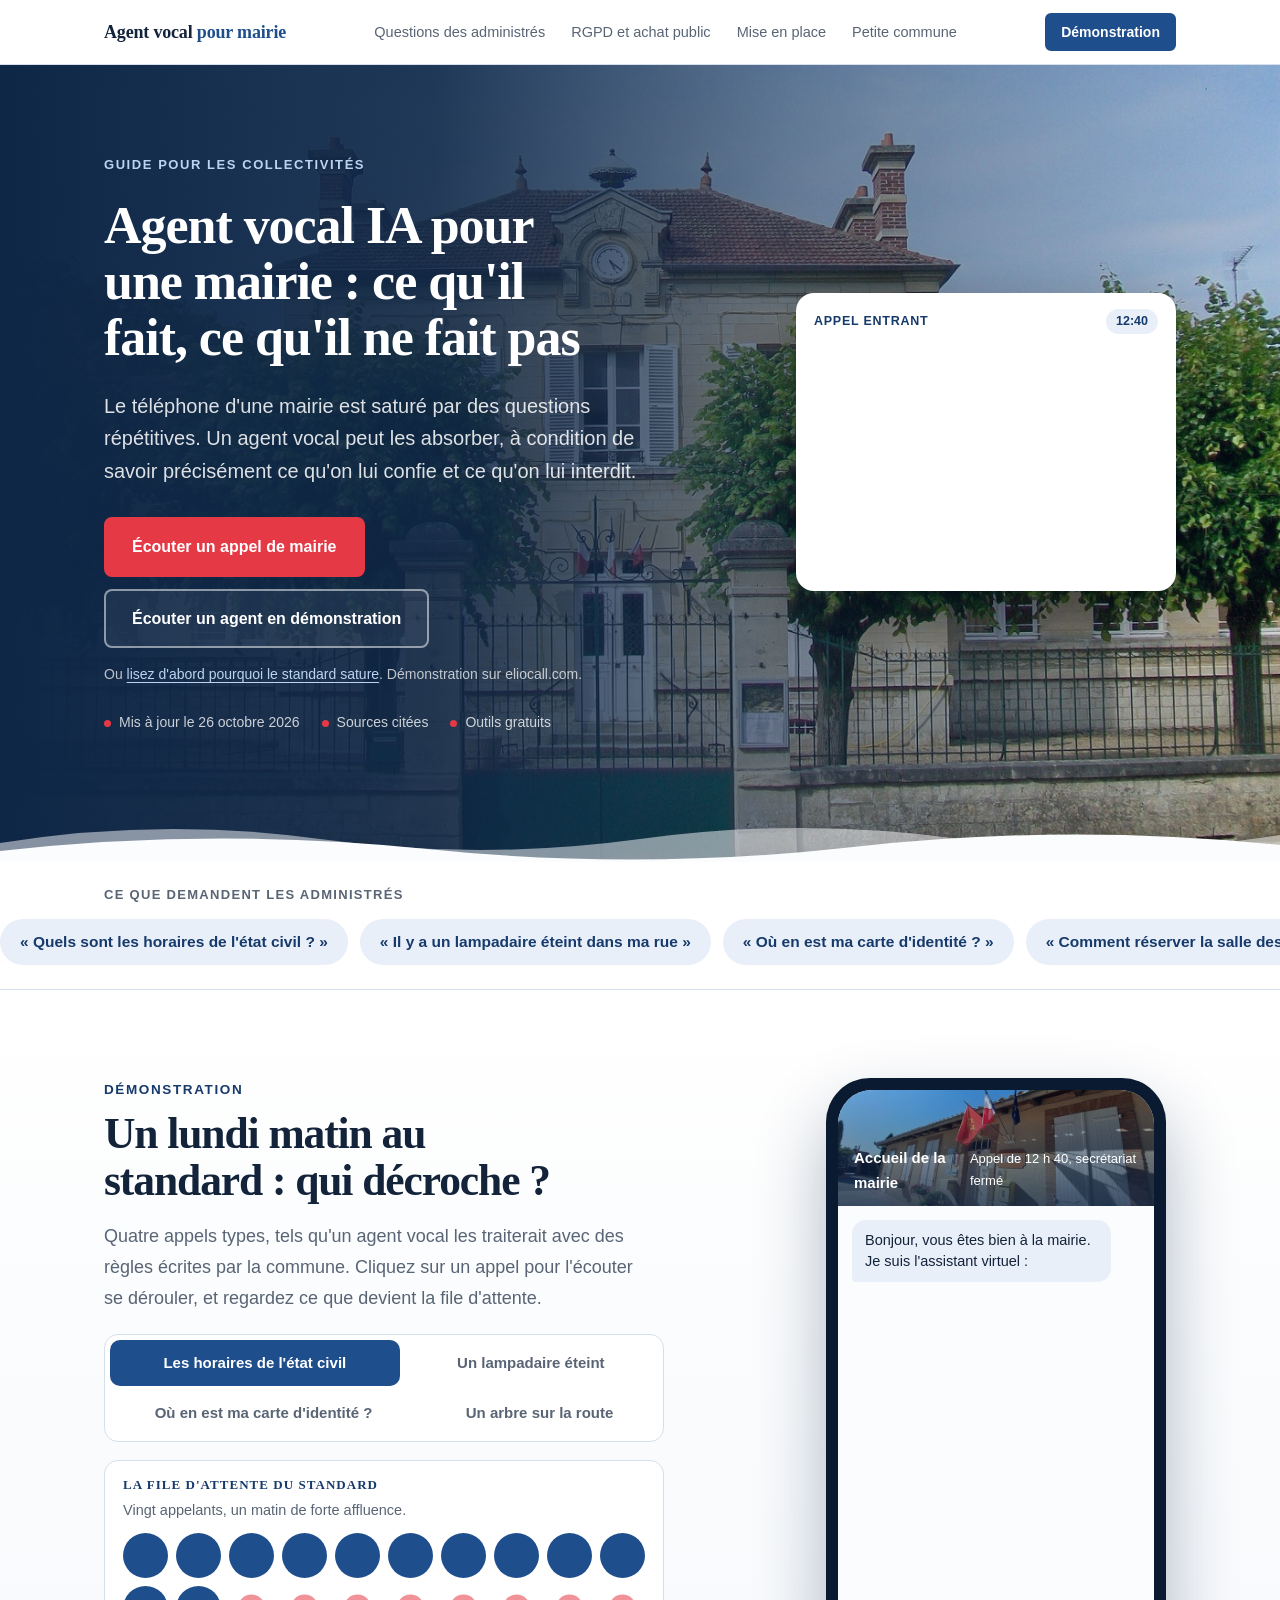
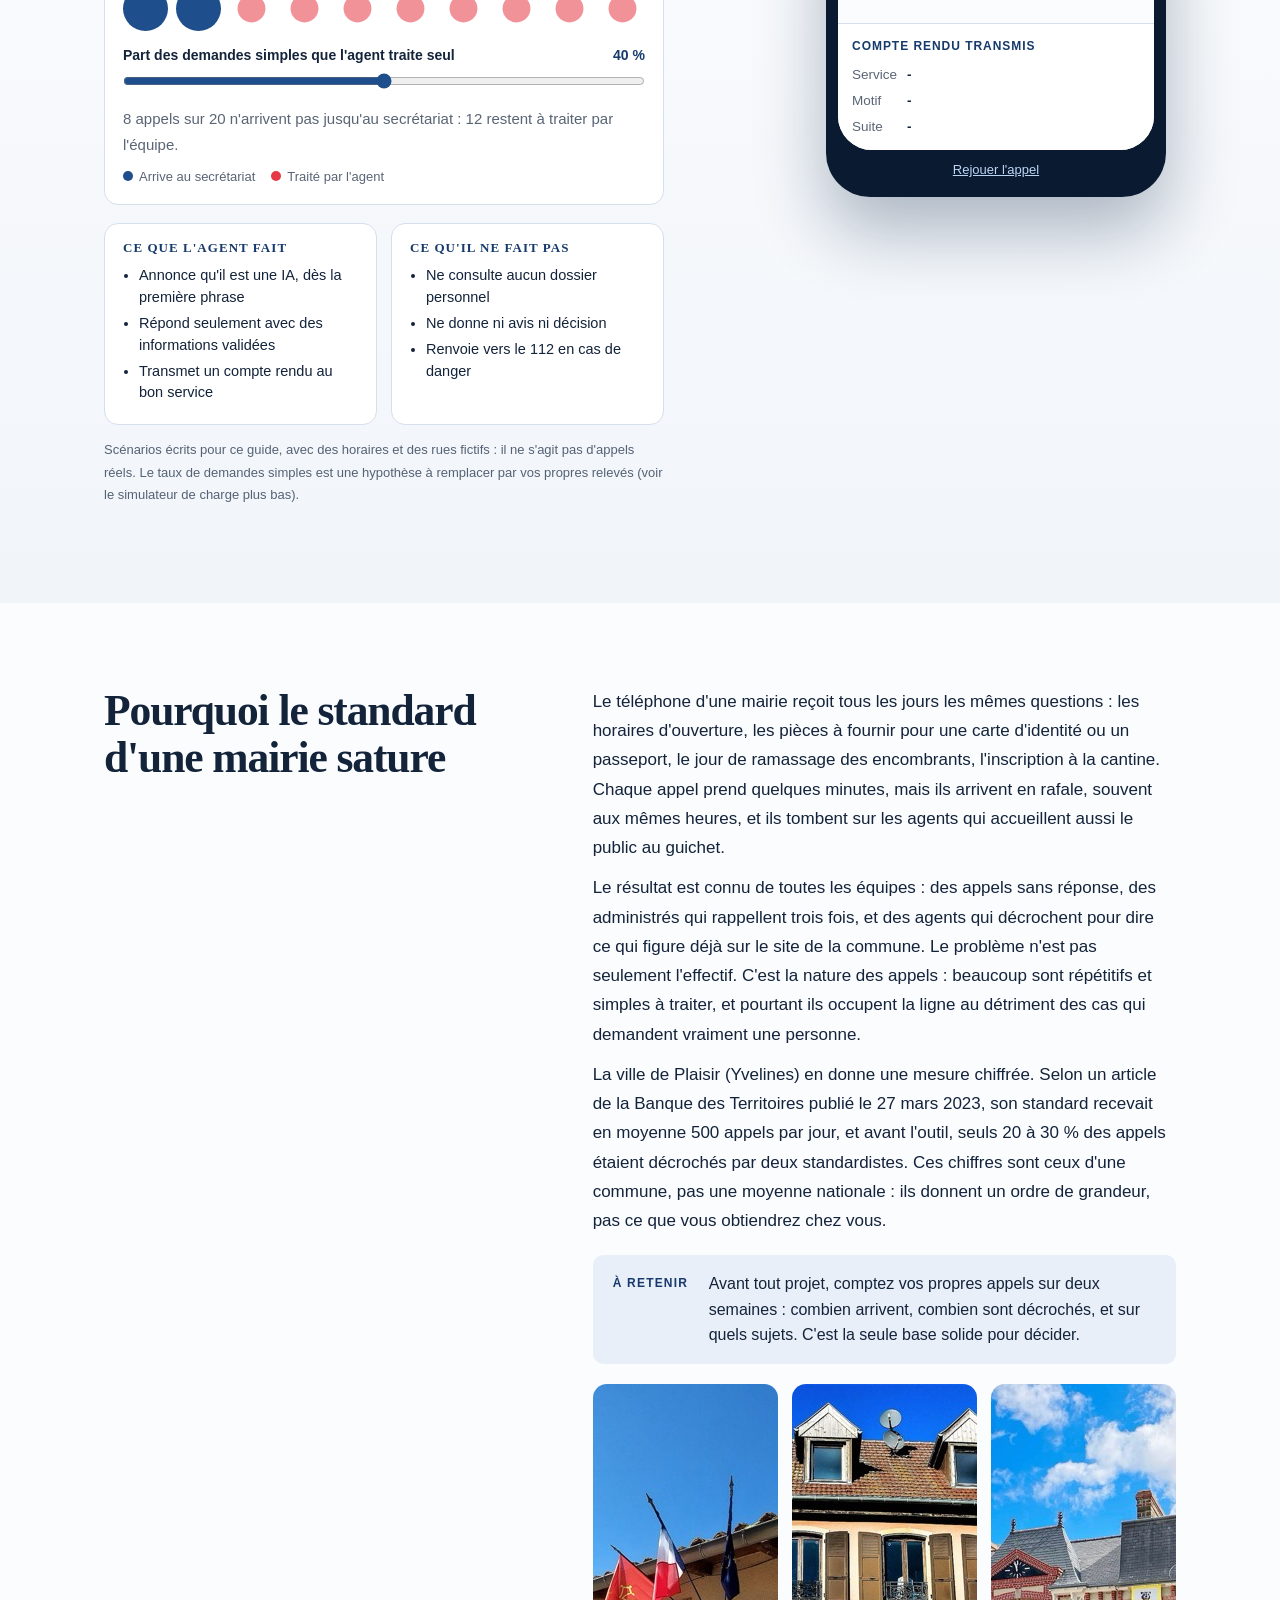
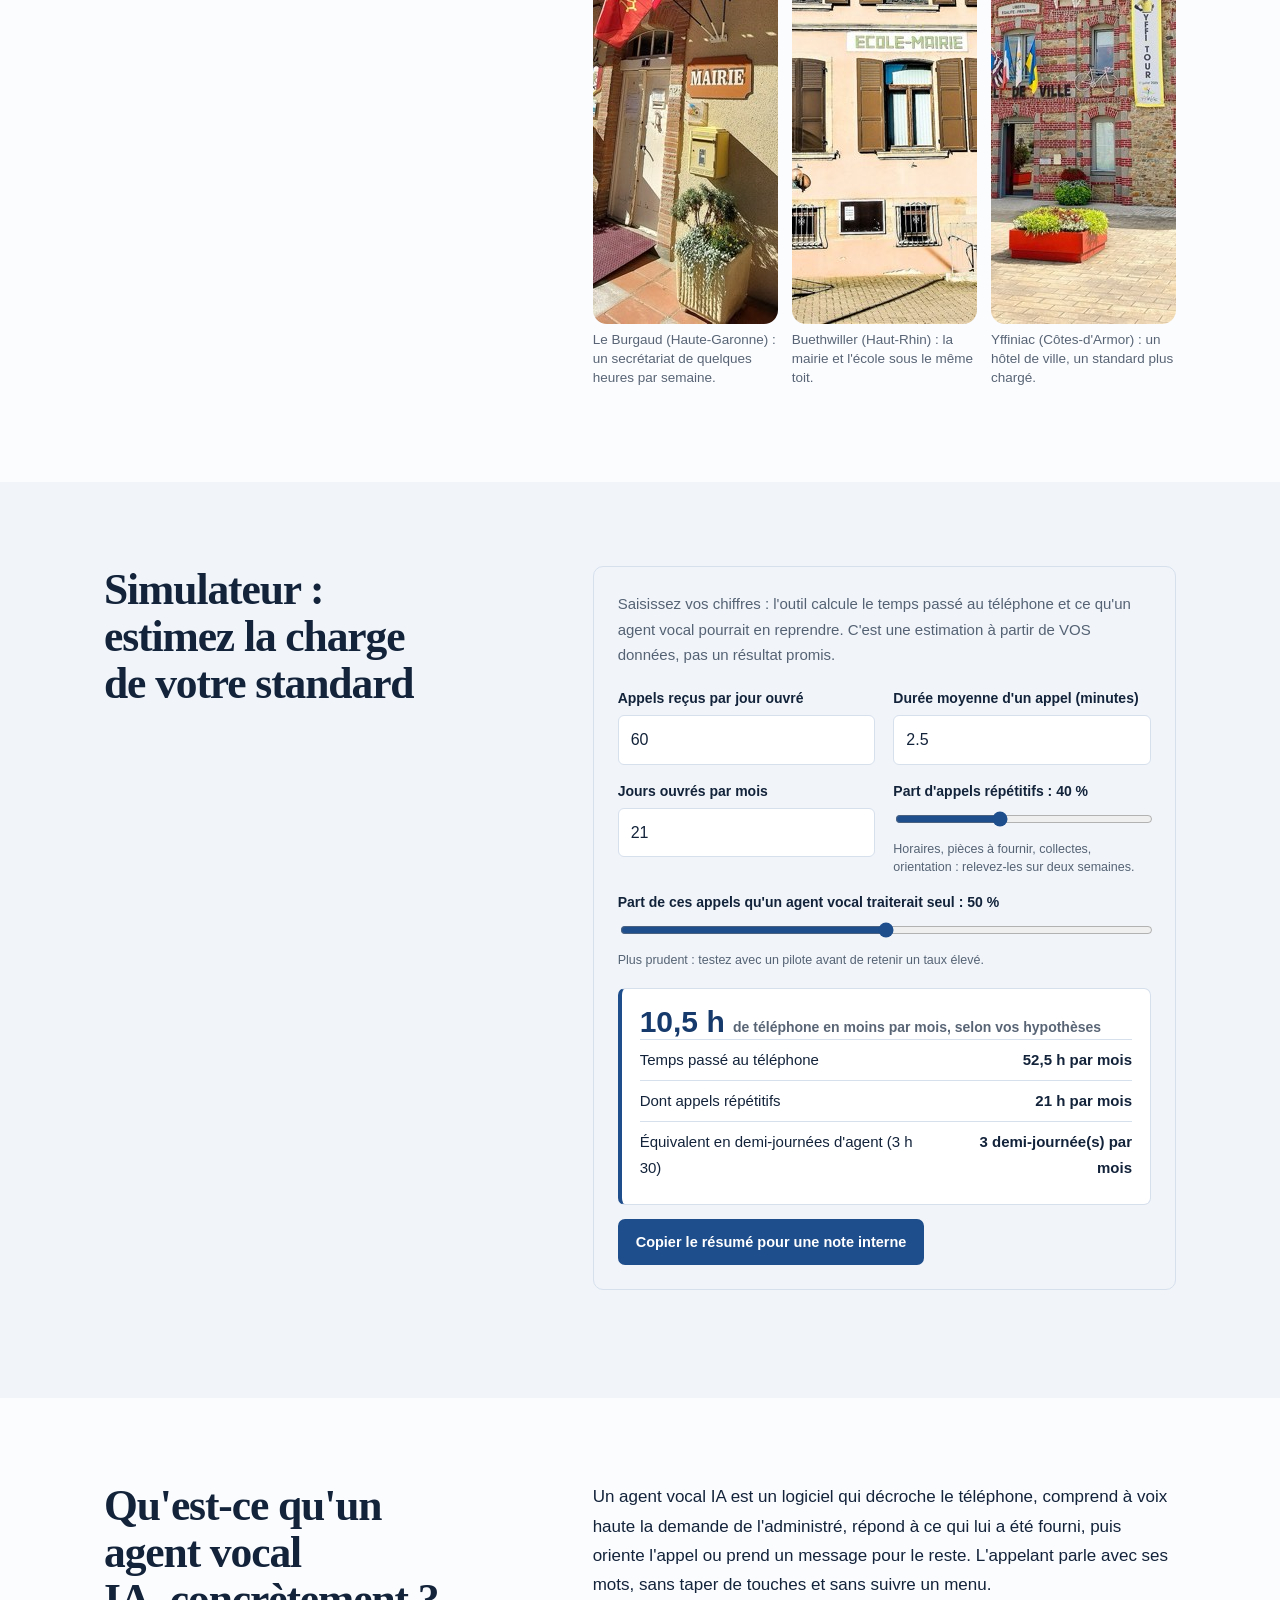
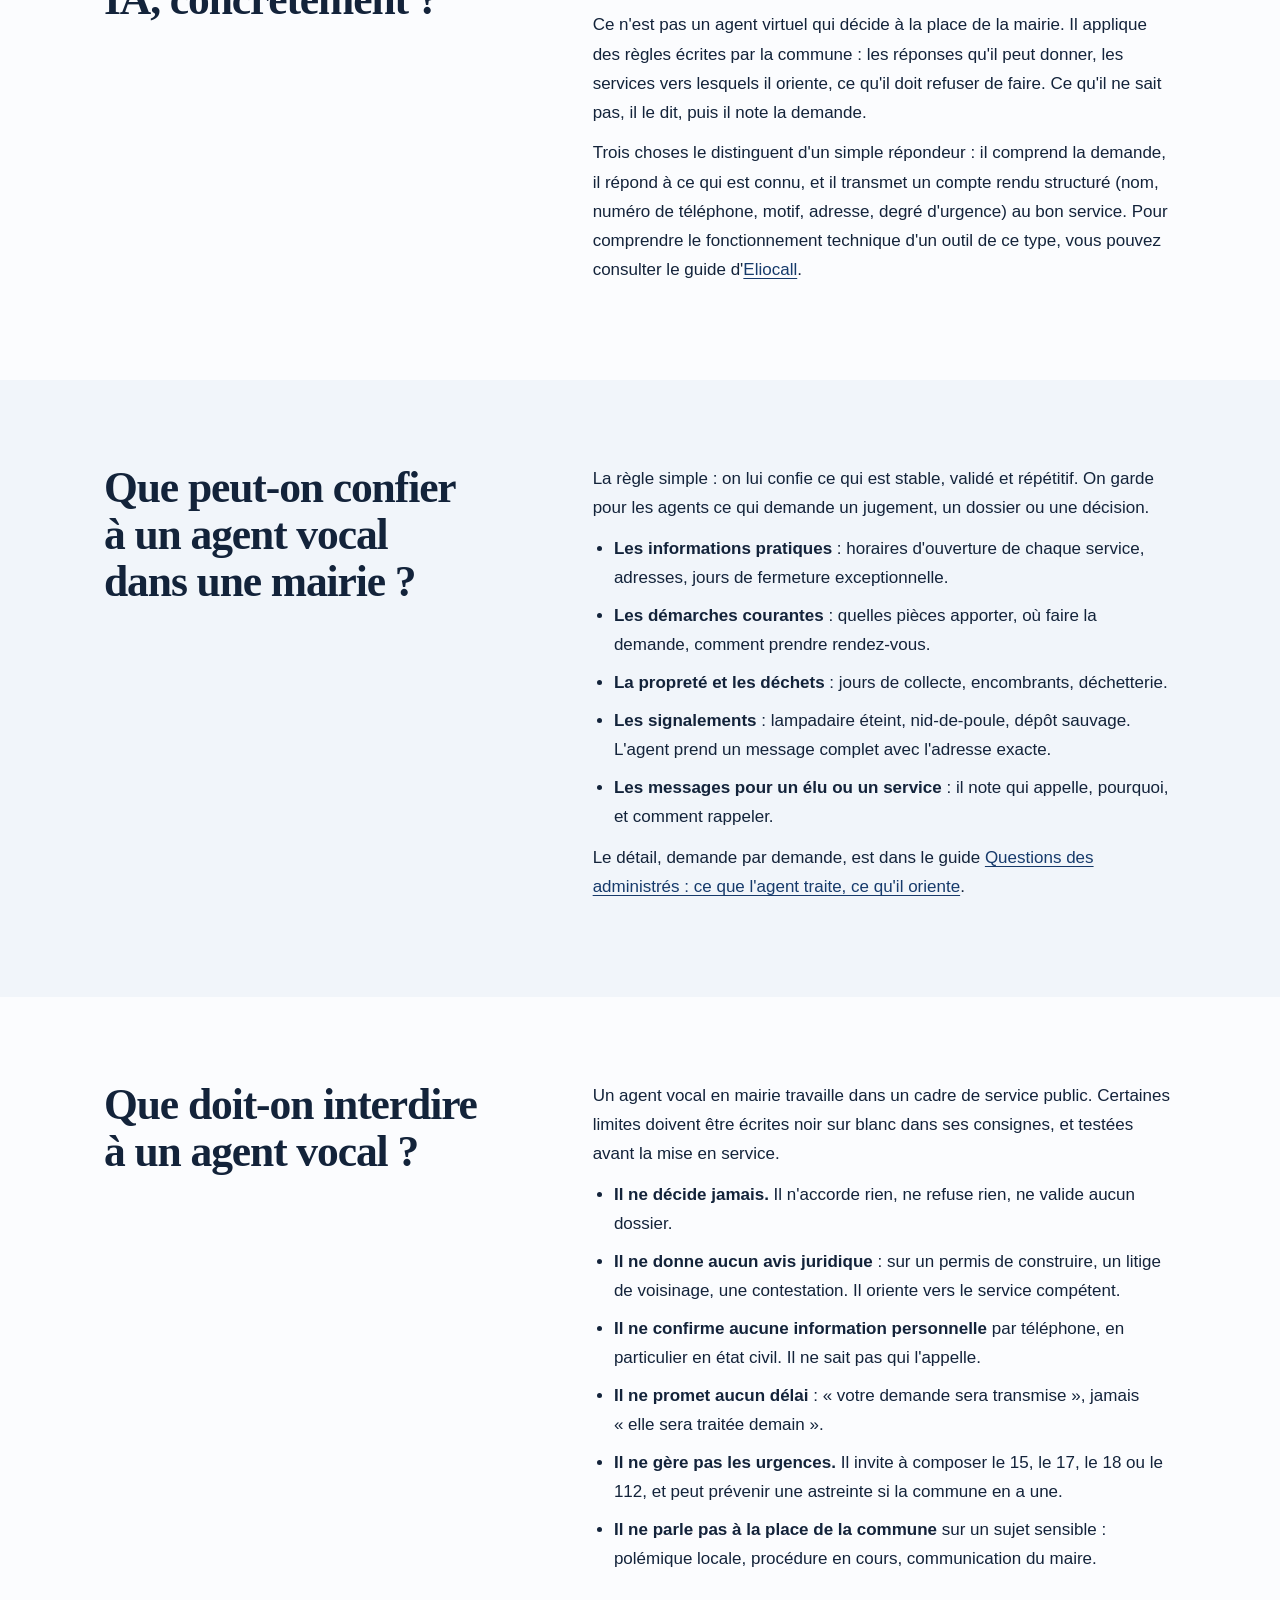
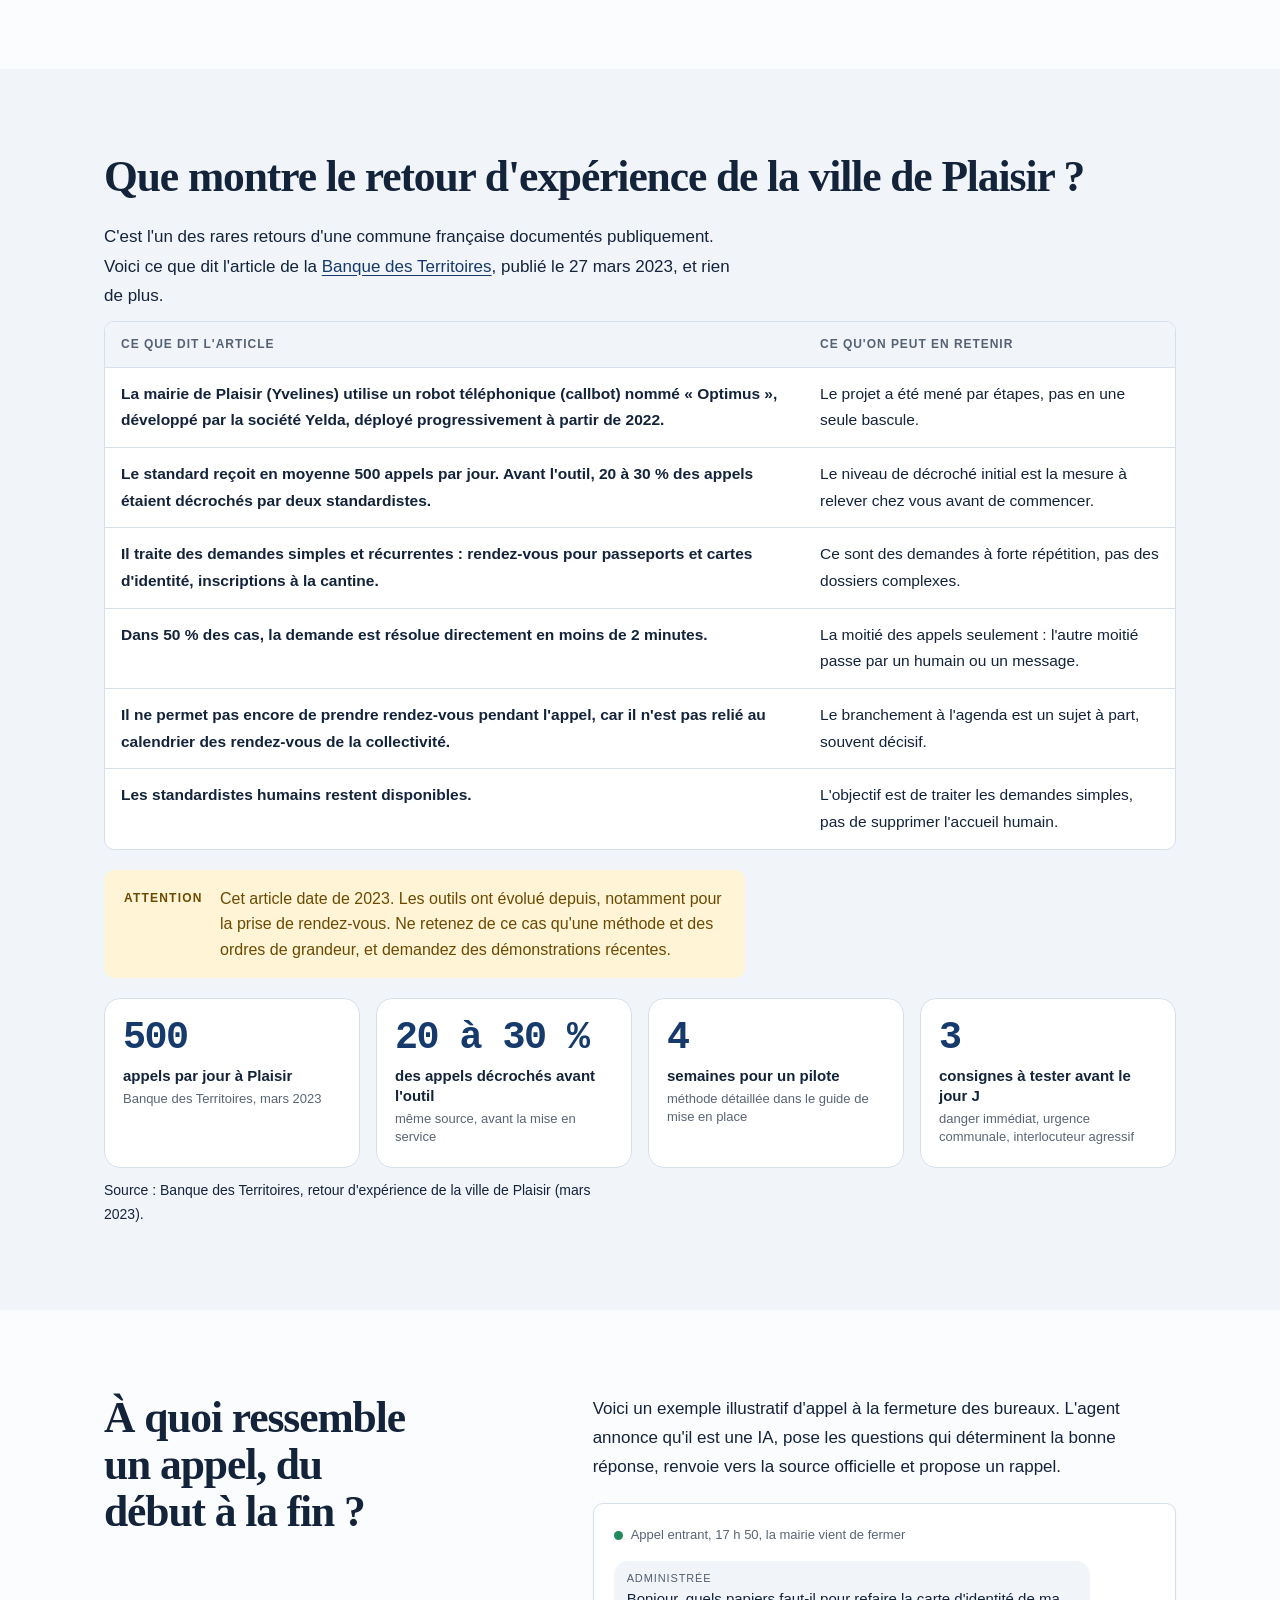
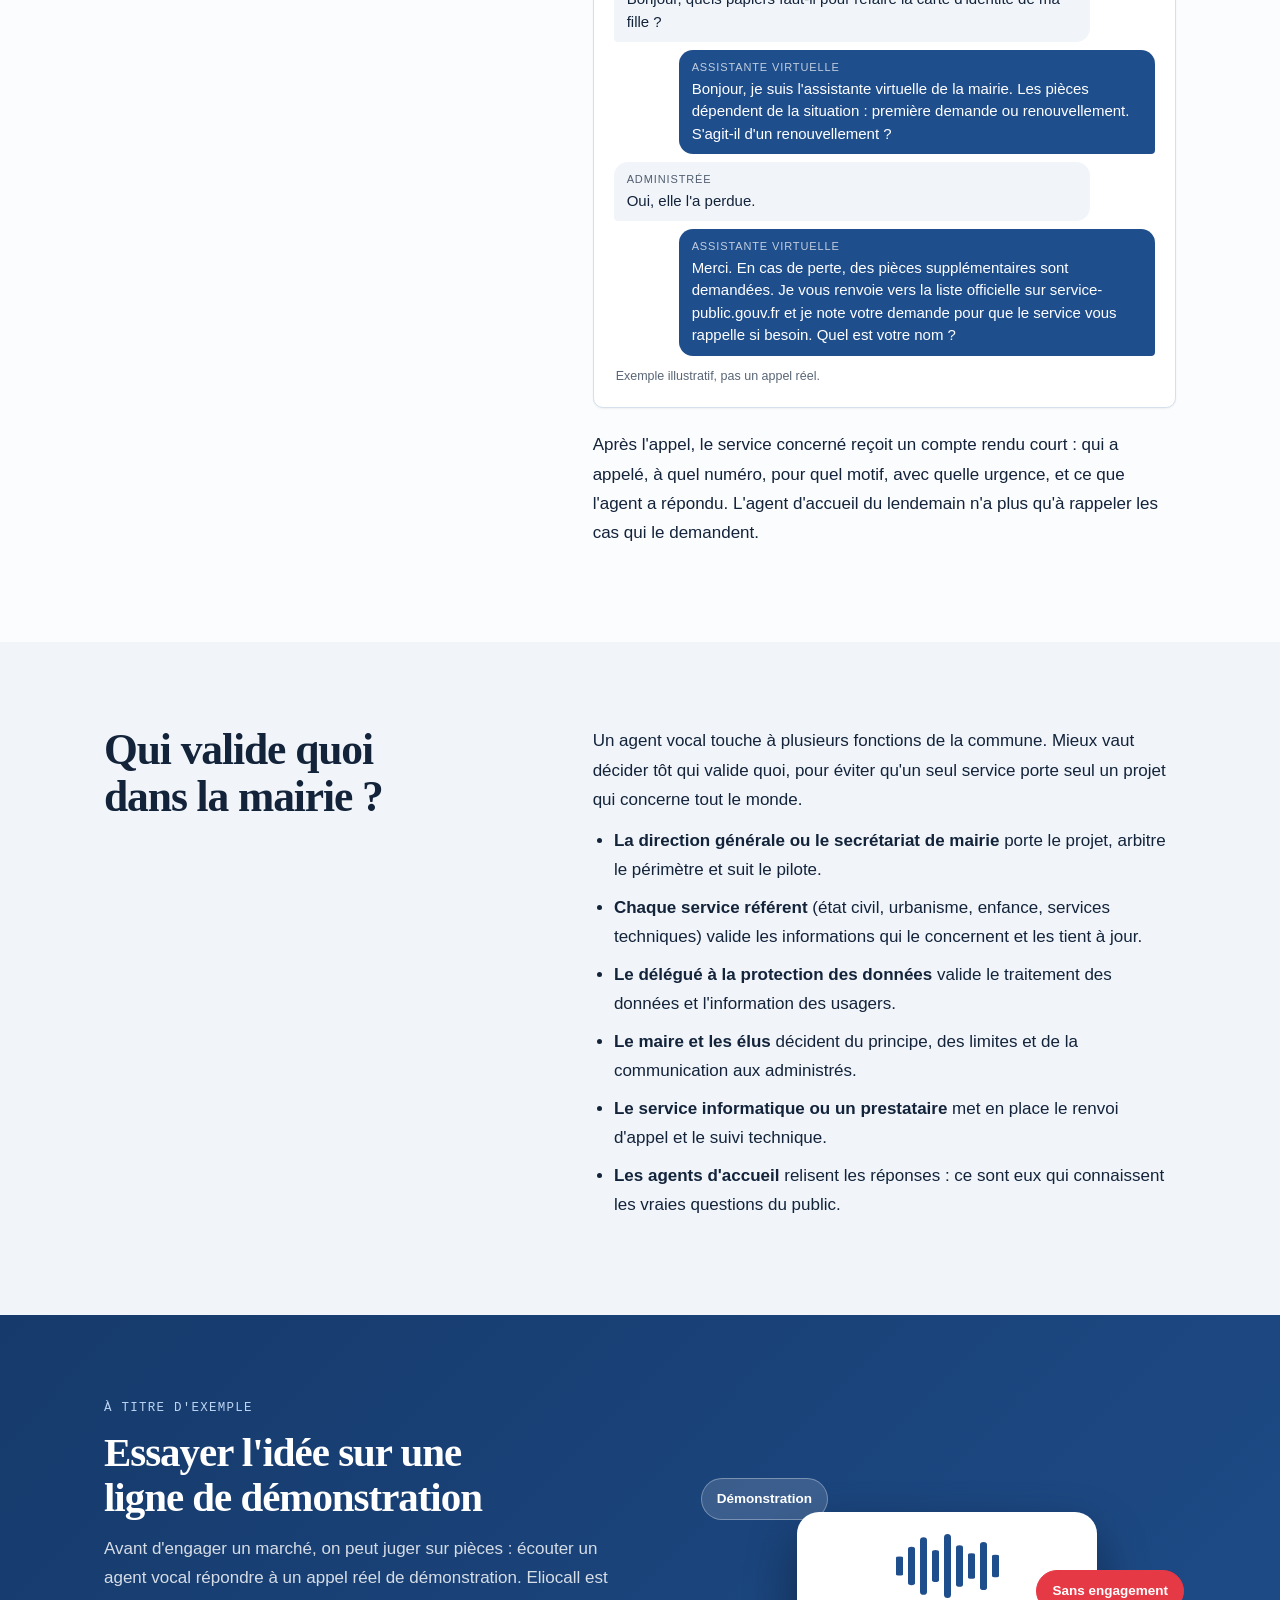
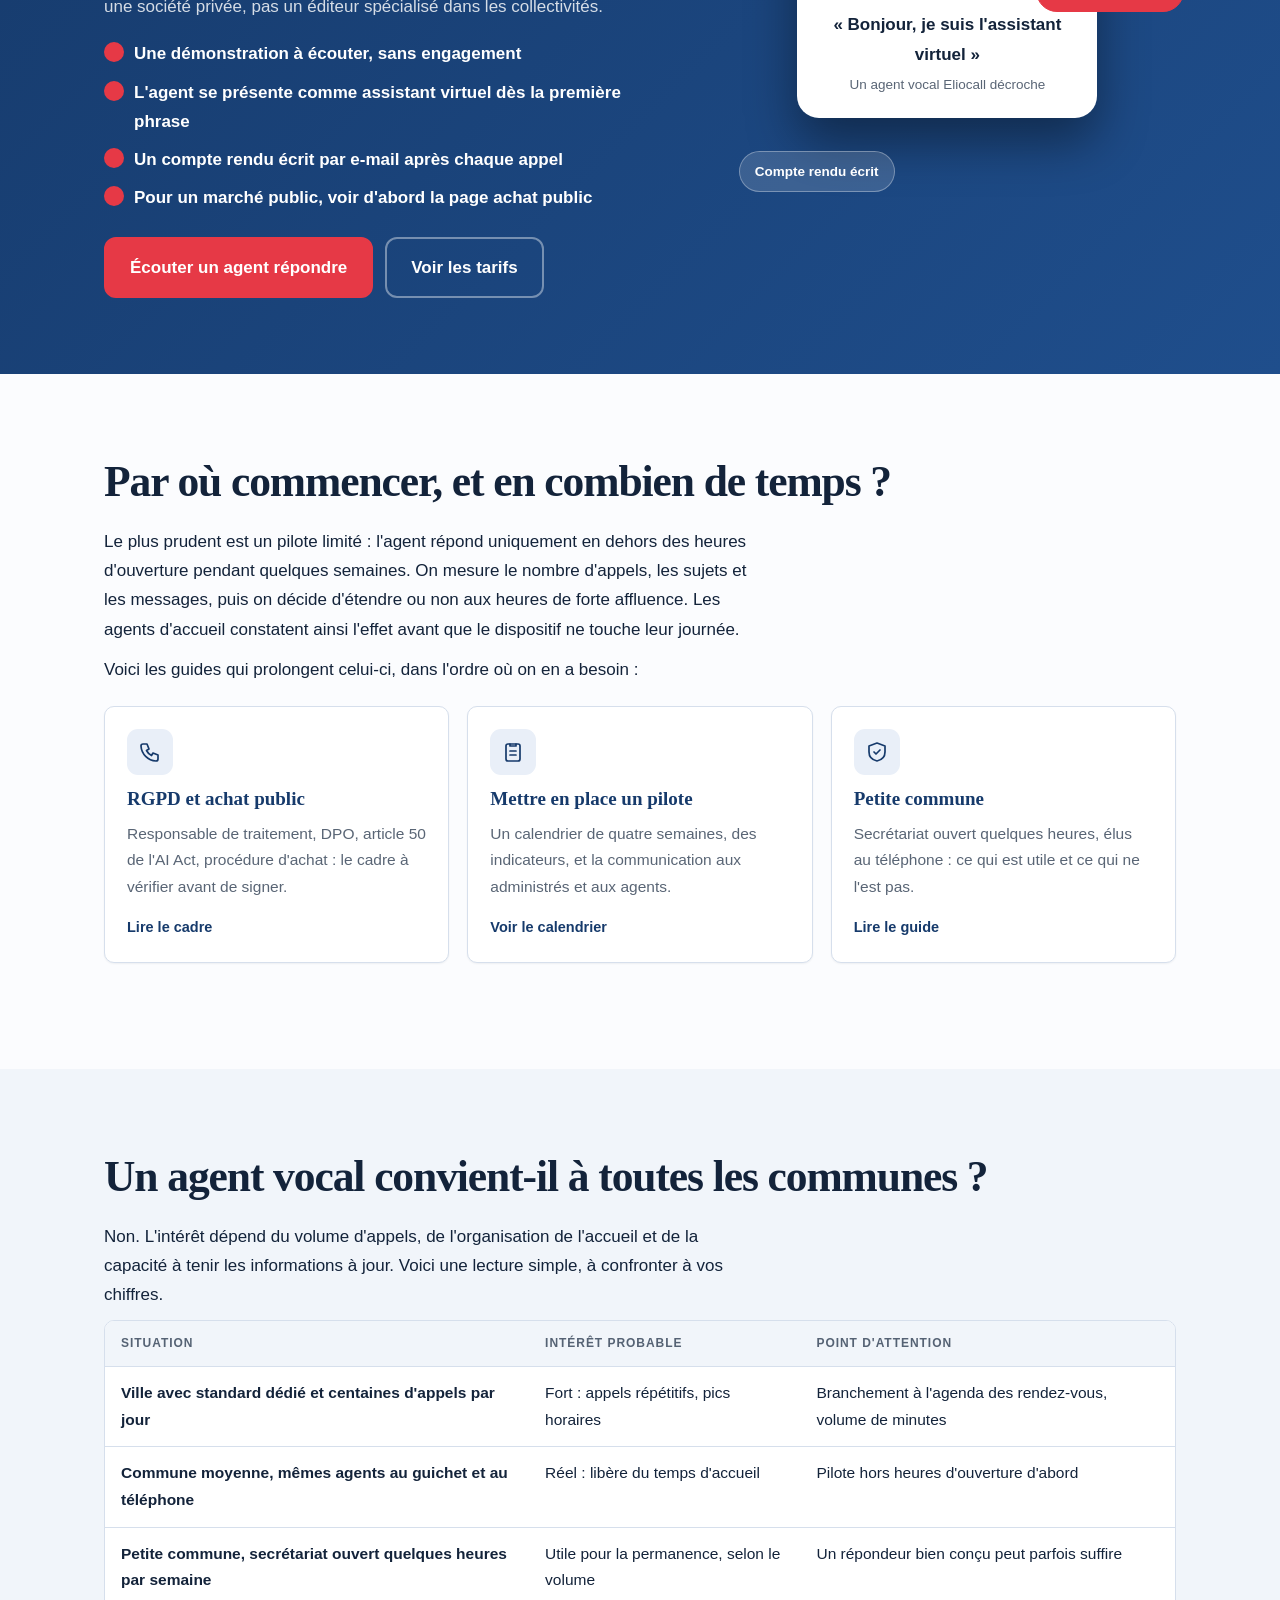
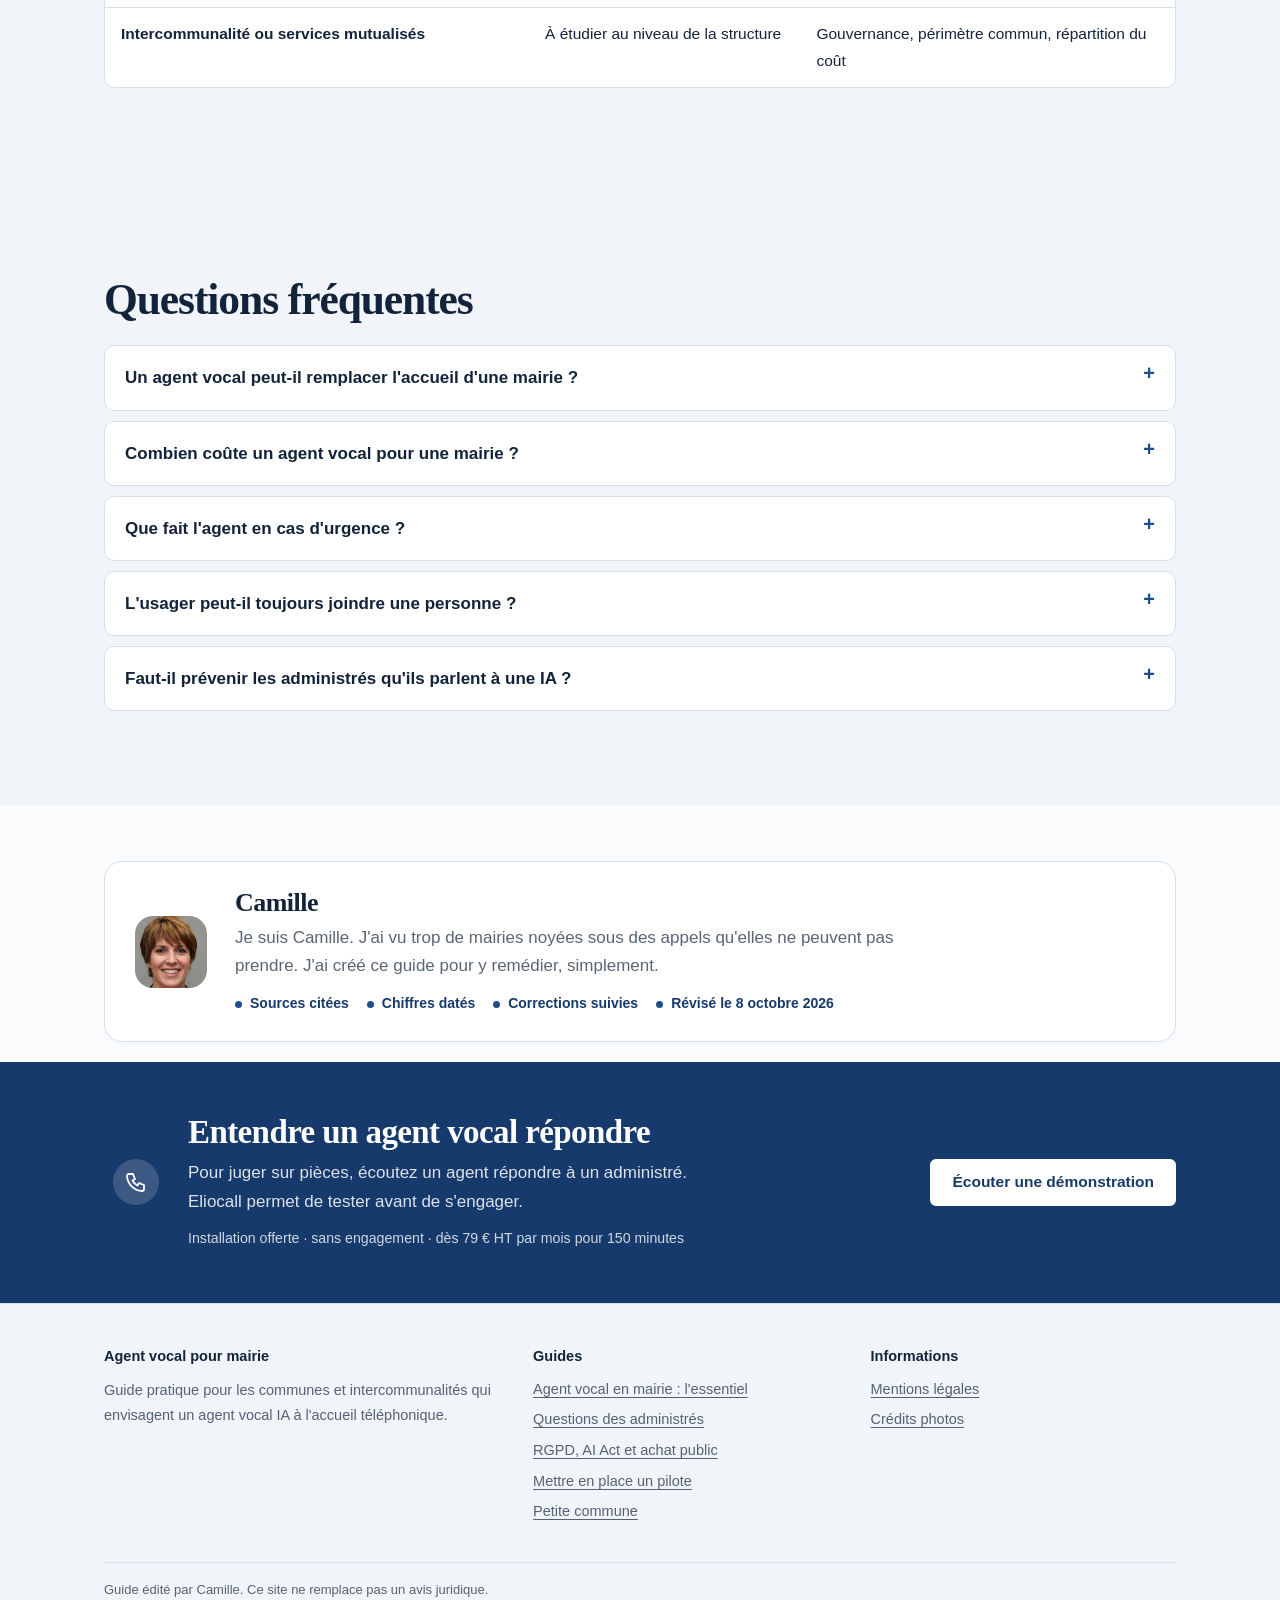
==== commit beadbde1: "Auto-update date 26 octobre 2026" ====
--- a/index.html
+++ b/index.html
@@ -26,7 +26,7 @@
 
 <meta http-equiv="Content-Security-Policy" content="default-src 'self'; script-src 'self' 'unsafe-inline'; style-src 'self' 'unsafe-inline'; img-src 'self' data:; base-uri 'self'; form-action 'none'">
 <meta name="referrer" content="strict-origin-when-cross-origin">
-<script type="application/ld+json">{"@context": "https://schema.org", "@graph": [{"@type": "BreadcrumbList", "itemListElement": [{"@type": "ListItem", "position": 1, "name": "Accueil", "item": "https://agent-ia-vocal-pour-mairie.fr/"}]}, {"@type": "Article", "headline": "Agent vocal IA pour une mairie : ce qu'il fait, ce qu'il ne fait pas", "description": "Ce qu'un agent vocal IA traite à l'accueil d'une mairie, ce qu'il doit refuser, un retour d'expérience documenté et par où commencer.", "inLanguage": "fr-FR", "datePublished": "2026-10-05", "dateModified": "2026-10-25", "mainEntityOfPage": "https://agent-ia-vocal-pour-mairie.fr/", "author": {"@type": "Organization", "name": "Agent vocal pour mairie", "url": "https://agent-ia-vocal-pour-mairie.fr"}, "publisher": {"@type": "Organization", "name": "Agent vocal pour mairie", "url": "https://agent-ia-vocal-pour-mairie.fr"}}, {"@type": "FAQPage", "mainEntity": [{"@type": "Question", "name": "Un agent vocal peut-il remplacer l'accueil d'une mairie ?", "acceptedAnswer": {"@type": "Answer", "text": "Non, et ce n'est pas l'objectif. Il absorbe les appels répétitifs (horaires, pièces à fournir, collectes) et prend un message complet pour le reste. Les agents traitent ensuite les dossiers qui demandent de l'humain. Le retour d'expérience de la ville de Plaisir va dans ce sens : les standardistes humains restent disponibles."}}, {"@type": "Question", "name": "Combien coûte un agent vocal pour une mairie ?", "acceptedAnswer": {"@type": "Answer", "text": "Cela dépend du nombre de minutes d'appel, du nombre de numéros et des raccordements (agenda, outils métier). Demandez le prix de l'abonnement, le nombre de minutes incluses, le prix de la minute au-delà et les frais de mise en place. Calculez ensuite sur vos propres volumes. La page sur l'achat public explique comment cadrer cette dépense."}}, {"@type": "Question", "name": "Que fait l'agent en cas d'urgence ?", "acceptedAnswer": {"@type": "Answer", "text": "Il ne gère pas les urgences. Il invite l'appelant à composer le 15, le 17, le 18 ou le 112, et peut prévenir un astreignant si la commune l'a prévu. Ce comportement doit être testé avant la mise en service."}}, {"@type": "Question", "name": "L'usager peut-il toujours joindre une personne ?", "acceptedAnswer": {"@type": "Answer", "text": "C'est une bonne pratique de le prévoir : un accès vers un agent aux heures d'ouverture, ou un message avec rappel, évite que l'agent vocal devienne un mur. C'est aussi ce qui rassure les administrés les moins à l'aise avec le numérique."}}, {"@type": "Question", "name": "Faut-il prévenir les administrés qu'ils parlent à une IA ?", "acceptedAnswer": {"@type": "Answer", "text": "Oui. L'article 50 du règlement européen sur l'IA impose d'informer la personne qu'elle interagit avec une IA, sauf si c'est évident. L'agent doit le dire dès sa première phrase. Le détail est dans le guide RGPD et achat public."}}]}, {"@type": "WebSite", "@id": "https://agent-ia-vocal-pour-mairie.fr/#site", "name": "Agent vocal pour mairie", "url": "https://agent-ia-vocal-pour-mairie.fr/", "inLanguage": "fr-FR"}, {"@type": "Organization", "@id": "https://agent-ia-vocal-pour-mairie.fr/#org", "name": "Agent vocal pour mairie", "url": "https://agent-ia-vocal-pour-mairie.fr/", "logo": {"@type": "ImageObject", "url": "https://agent-ia-vocal-pour-mairie.fr/icon-192.png", "width": 192, "height": 192}}]}</script>
+<script type="application/ld+json">{"@context": "https://schema.org", "@graph": [{"@type": "BreadcrumbList", "itemListElement": [{"@type": "ListItem", "position": 1, "name": "Accueil", "item": "https://agent-ia-vocal-pour-mairie.fr/"}]}, {"@type": "Article", "headline": "Agent vocal IA pour une mairie : ce qu'il fait, ce qu'il ne fait pas", "description": "Ce qu'un agent vocal IA traite à l'accueil d'une mairie, ce qu'il doit refuser, un retour d'expérience documenté et par où commencer.", "inLanguage": "fr-FR", "datePublished": "2026-10-05", "dateModified": "2026-10-26", "mainEntityOfPage": "https://agent-ia-vocal-pour-mairie.fr/", "author": {"@type": "Organization", "name": "Agent vocal pour mairie", "url": "https://agent-ia-vocal-pour-mairie.fr"}, "publisher": {"@type": "Organization", "name": "Agent vocal pour mairie", "url": "https://agent-ia-vocal-pour-mairie.fr"}}, {"@type": "FAQPage", "mainEntity": [{"@type": "Question", "name": "Un agent vocal peut-il remplacer l'accueil d'une mairie ?", "acceptedAnswer": {"@type": "Answer", "text": "Non, et ce n'est pas l'objectif. Il absorbe les appels répétitifs (horaires, pièces à fournir, collectes) et prend un message complet pour le reste. Les agents traitent ensuite les dossiers qui demandent de l'humain. Le retour d'expérience de la ville de Plaisir va dans ce sens : les standardistes humains restent disponibles."}}, {"@type": "Question", "name": "Combien coûte un agent vocal pour une mairie ?", "acceptedAnswer": {"@type": "Answer", "text": "Cela dépend du nombre de minutes d'appel, du nombre de numéros et des raccordements (agenda, outils métier). Demandez le prix de l'abonnement, le nombre de minutes incluses, le prix de la minute au-delà et les frais de mise en place. Calculez ensuite sur vos propres volumes. La page sur l'achat public explique comment cadrer cette dépense."}}, {"@type": "Question", "name": "Que fait l'agent en cas d'urgence ?", "acceptedAnswer": {"@type": "Answer", "text": "Il ne gère pas les urgences. Il invite l'appelant à composer le 15, le 17, le 18 ou le 112, et peut prévenir un astreignant si la commune l'a prévu. Ce comportement doit être testé avant la mise en service."}}, {"@type": "Question", "name": "L'usager peut-il toujours joindre une personne ?", "acceptedAnswer": {"@type": "Answer", "text": "C'est une bonne pratique de le prévoir : un accès vers un agent aux heures d'ouverture, ou un message avec rappel, évite que l'agent vocal devienne un mur. C'est aussi ce qui rassure les administrés les moins à l'aise avec le numérique."}}, {"@type": "Question", "name": "Faut-il prévenir les administrés qu'ils parlent à une IA ?", "acceptedAnswer": {"@type": "Answer", "text": "Oui. L'article 50 du règlement européen sur l'IA impose d'informer la personne qu'elle interagit avec une IA, sauf si c'est évident. L'agent doit le dire dès sa première phrase. Le détail est dans le guide RGPD et achat public."}}]}, {"@type": "WebSite", "@id": "https://agent-ia-vocal-pour-mairie.fr/#site", "name": "Agent vocal pour mairie", "url": "https://agent-ia-vocal-pour-mairie.fr/", "inLanguage": "fr-FR"}, {"@type": "Organization", "@id": "https://agent-ia-vocal-pour-mairie.fr/#org", "name": "Agent vocal pour mairie", "url": "https://agent-ia-vocal-pour-mairie.fr/", "logo": {"@type": "ImageObject", "url": "https://agent-ia-vocal-pour-mairie.fr/icon-192.png", "width": 192, "height": 192}}]}</script>
 <link rel="stylesheet" href="/style.css">
 <script>(function(){var d=document.documentElement;if(window.matchMedia&&matchMedia("(prefers-reduced-motion: reduce)").matches)return;d.classList.add("m-js");setTimeout(function(){if(!window.__rvok)d.classList.add("m-show")},3500)})();</script>
 </head>
@@ -35,7 +35,7 @@
 <div class="m-rdp" id="rdp" aria-hidden="true"><i></i></div>
 <header class="m-top"><div class="m-wrap"><a class="m-brand" href="/">Agent vocal <span>pour mairie</span></a><nav class="m-nav" aria-label="Navigation"><a href="/questions-des-administres/">Questions des administrés</a><a href="/rgpd-achat-public/">RGPD et achat public</a><a href="/mise-en-place-pilote/">Mise en place</a><a href="/petite-commune/">Petite commune</a></nav><a class="m-btn m-small" href="https://eliocall.com/?utm_source=agent-ia-vocal-pour-mairie&amp;utm_medium=guide&amp;utm_campaign=header" rel="nofollow sponsored noopener">Démonstration</a></div></header>
 <main id="contenu">
-<section class="m-hp" data-ap><img class="m-hpi" src="/img/mairie-vineuil.jpg" alt="Mairie de Vineuil-Saint-Firmin, dans l'Oise, avec son horloge et sa grille" width="1400" height="1050" loading="eager" decoding="async" fetchpriority="high"><div class="m-wrap"><div><div class="m-hk">Guide pour les collectivités</div><h1>Agent vocal IA pour une mairie&nbsp;: ce qu'il fait, ce qu'il ne fait pas</h1><p class="m-hl">Le téléphone d'une mairie est saturé par des questions répétitives. Un agent vocal peut les absorber, à condition de savoir précisément ce qu'on lui confie et ce qu'on lui interdit.</p><div class="m-hacts"><a class="m-hb1" href="#demo">Écouter un appel de mairie</a><a class="m-hb2" href="https://eliocall.com/?utm_source=agent-ia-vocal-pour-mairie&amp;utm_medium=guide&amp;utm_campaign=hero-ecouter#hero-form" rel="nofollow sponsored noopener">Écouter un agent en démonstration</a></div><p class="m-hsub">Ou <a href="#pourquoi-le-standard-d-une-mairie-sature">lisez d'abord pourquoi le standard sature</a>. Démonstration sur eliocall.com.</p><div class="m-htr"><span>Mis à jour le 25 octobre 2026</span><span>Sources citées</span><span>Outils gratuits</span></div></div><div class="m-hcall" aria-hidden="true"><div class="m-ht"><span>Appel entrant</span><b>12:40</b></div><p class="m-hm m-a">Bonjour, vous êtes bien à la mairie. Je suis l'assistant virtuel. Comment puis-je vous aider&nbsp;?</p><p class="m-hm m-u">L'état civil est ouvert jusqu'à quelle heure&nbsp;?</p><p class="m-hm m-a">Du lundi au vendredi, de 9 h à 12 h. Souhaitez-vous un rappel&nbsp;?</p><div class="m-hd"><i></i>Compte rendu transmis au secrétariat</div></div></div><div class="m-hwave" aria-hidden="true"><svg viewBox="0 0 1440 54" preserveAspectRatio="none"><path d="M0 34 Q180 8 360 30 T720 30 T1080 30 T1440 26 V54 H0Z" fill="var(--bg)" opacity=".5"/><path d="M0 42 Q240 18 480 40 T960 38 T1440 36 V54 H0Z" fill="var(--bg)"/></svg></div></section>
+<section class="m-hp" data-ap><img class="m-hpi" src="/img/mairie-vineuil.jpg" alt="Mairie de Vineuil-Saint-Firmin, dans l'Oise, avec son horloge et sa grille" width="1400" height="1050" loading="eager" decoding="async" fetchpriority="high"><div class="m-wrap"><div><div class="m-hk">Guide pour les collectivités</div><h1>Agent vocal IA pour une mairie&nbsp;: ce qu'il fait, ce qu'il ne fait pas</h1><p class="m-hl">Le téléphone d'une mairie est saturé par des questions répétitives. Un agent vocal peut les absorber, à condition de savoir précisément ce qu'on lui confie et ce qu'on lui interdit.</p><div class="m-hacts"><a class="m-hb1" href="#demo">Écouter un appel de mairie</a><a class="m-hb2" href="https://eliocall.com/?utm_source=agent-ia-vocal-pour-mairie&amp;utm_medium=guide&amp;utm_campaign=hero-ecouter#hero-form" rel="nofollow sponsored noopener">Écouter un agent en démonstration</a></div><p class="m-hsub">Ou <a href="#pourquoi-le-standard-d-une-mairie-sature">lisez d'abord pourquoi le standard sature</a>. Démonstration sur eliocall.com.</p><div class="m-htr"><span>Mis à jour le 26 octobre 2026</span><span>Sources citées</span><span>Outils gratuits</span></div></div><div class="m-hcall" aria-hidden="true"><div class="m-ht"><span>Appel entrant</span><b>12:40</b></div><p class="m-hm m-a">Bonjour, vous êtes bien à la mairie. Je suis l'assistant virtuel. Comment puis-je vous aider&nbsp;?</p><p class="m-hm m-u">L'état civil est ouvert jusqu'à quelle heure&nbsp;?</p><p class="m-hm m-a">Du lundi au vendredi, de 9 h à 12 h. Souhaitez-vous un rappel&nbsp;?</p><div class="m-hd"><i></i>Compte rendu transmis au secrétariat</div></div></div><div class="m-hwave" aria-hidden="true"><svg viewBox="0 0 1440 54" preserveAspectRatio="none"><path d="M0 34 Q180 8 360 30 T720 30 T1080 30 T1440 26 V54 H0Z" fill="var(--bg)" opacity=".5"/><path d="M0 42 Q240 18 480 40 T960 38 T1440 36 V54 H0Z" fill="var(--bg)"/></svg></div></section>
 <div class="m-lm" data-ap><p>Ce que demandent les administrés</p><div class="m-lmt"><span>«&nbsp;Quels sont les horaires de l'état civil&nbsp;?&nbsp;»</span><span>«&nbsp;Il y a un lampadaire éteint dans ma rue&nbsp;»</span><span>«&nbsp;Où en est ma carte d'identité&nbsp;?&nbsp;»</span><span>«&nbsp;Comment réserver la salle des fêtes&nbsp;?&nbsp;»</span><span>«&nbsp;Quels papiers pour un acte de naissance&nbsp;?&nbsp;»</span><span>«&nbsp;Quand passe le ramassage des encombrants&nbsp;?&nbsp;»</span><span>«&nbsp;Je voudrais parler à Monsieur le maire&nbsp;»</span><span>«&nbsp;Un arbre est tombé sur la route&nbsp;»</span><span aria-hidden="true">«&nbsp;Quels sont les horaires de l'état civil&nbsp;?&nbsp;»</span><span aria-hidden="true">«&nbsp;Il y a un lampadaire éteint dans ma rue&nbsp;»</span><span aria-hidden="true">«&nbsp;Où en est ma carte d'identité&nbsp;?&nbsp;»</span><span aria-hidden="true">«&nbsp;Comment réserver la salle des fêtes&nbsp;?&nbsp;»</span><span aria-hidden="true">«&nbsp;Quels papiers pour un acte de naissance&nbsp;?&nbsp;»</span><span aria-hidden="true">«&nbsp;Quand passe le ramassage des encombrants&nbsp;?&nbsp;»</span><span aria-hidden="true">«&nbsp;Je voudrais parler à Monsieur le maire&nbsp;»</span><span aria-hidden="true">«&nbsp;Un arbre est tombé sur la route&nbsp;»</span></div></div>
 <section id="demo" class="m-ld m-rv"><div class="m-wrap">
 <div>
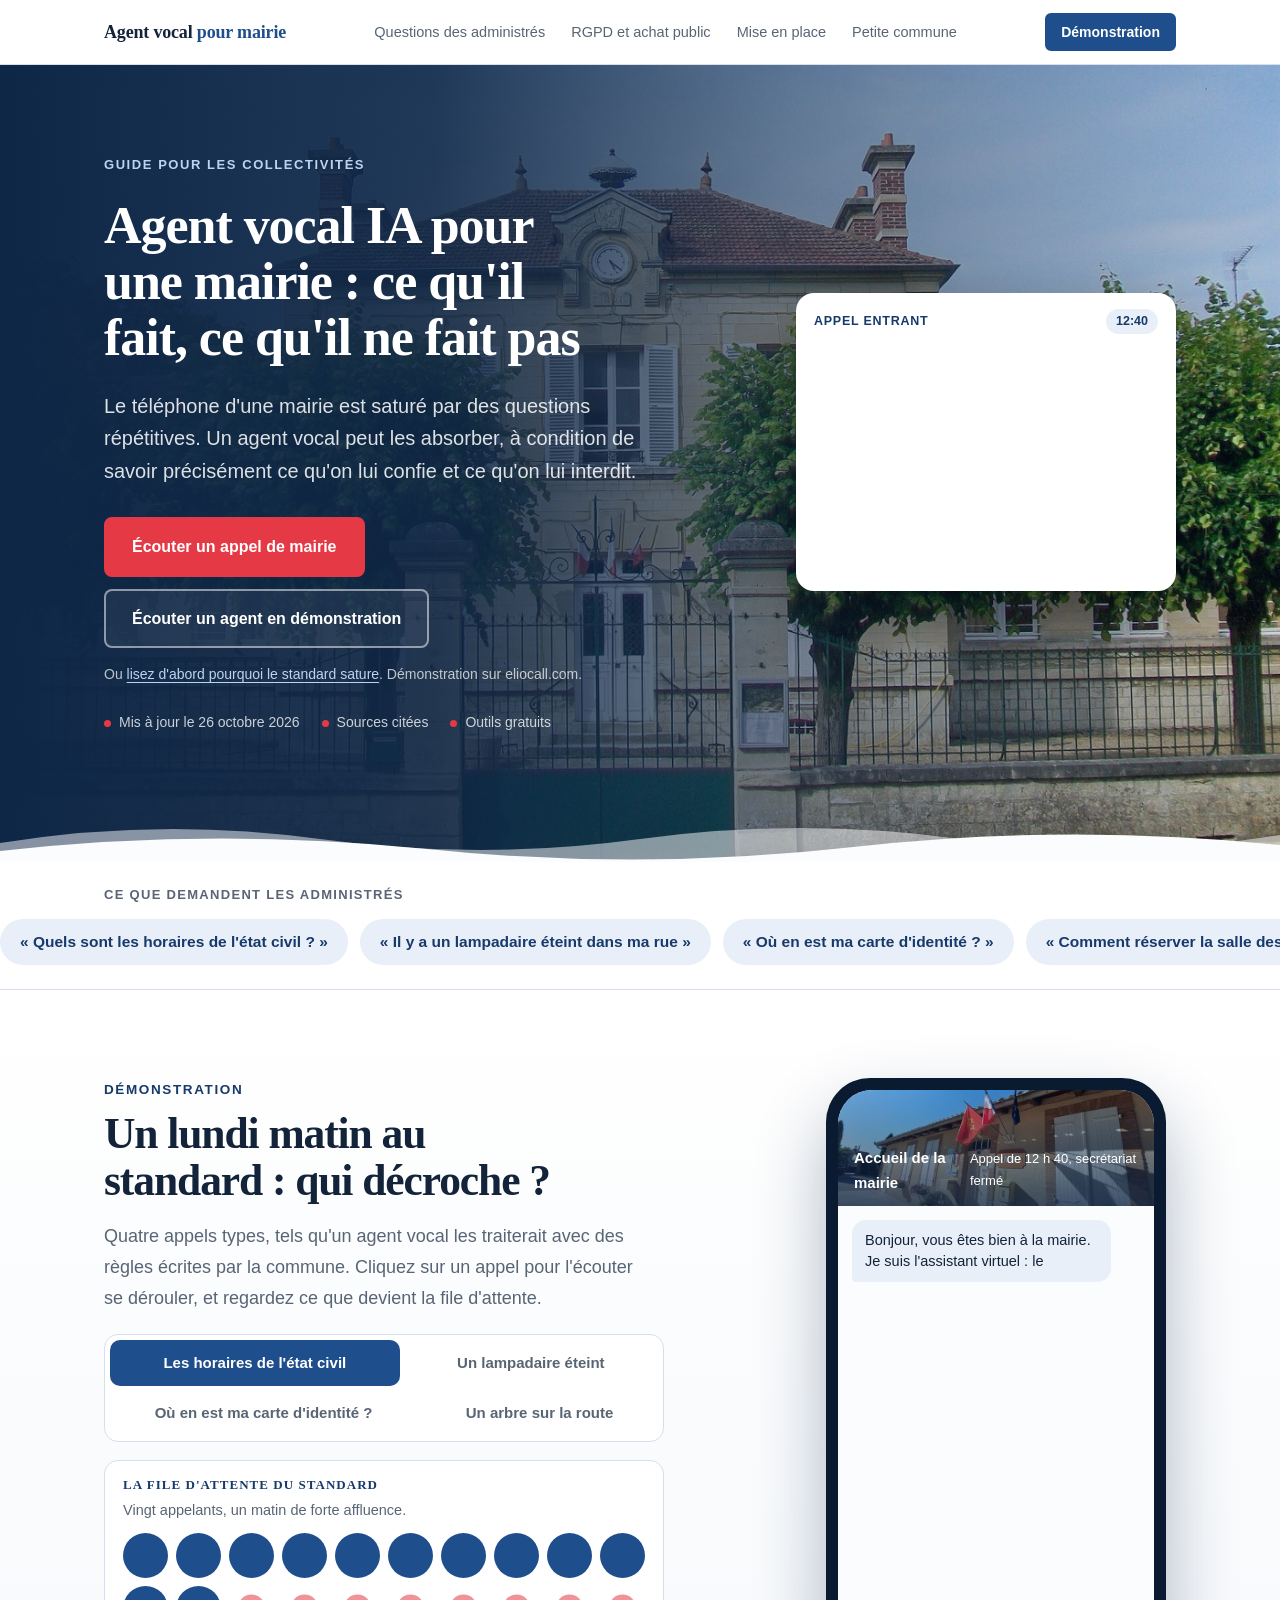
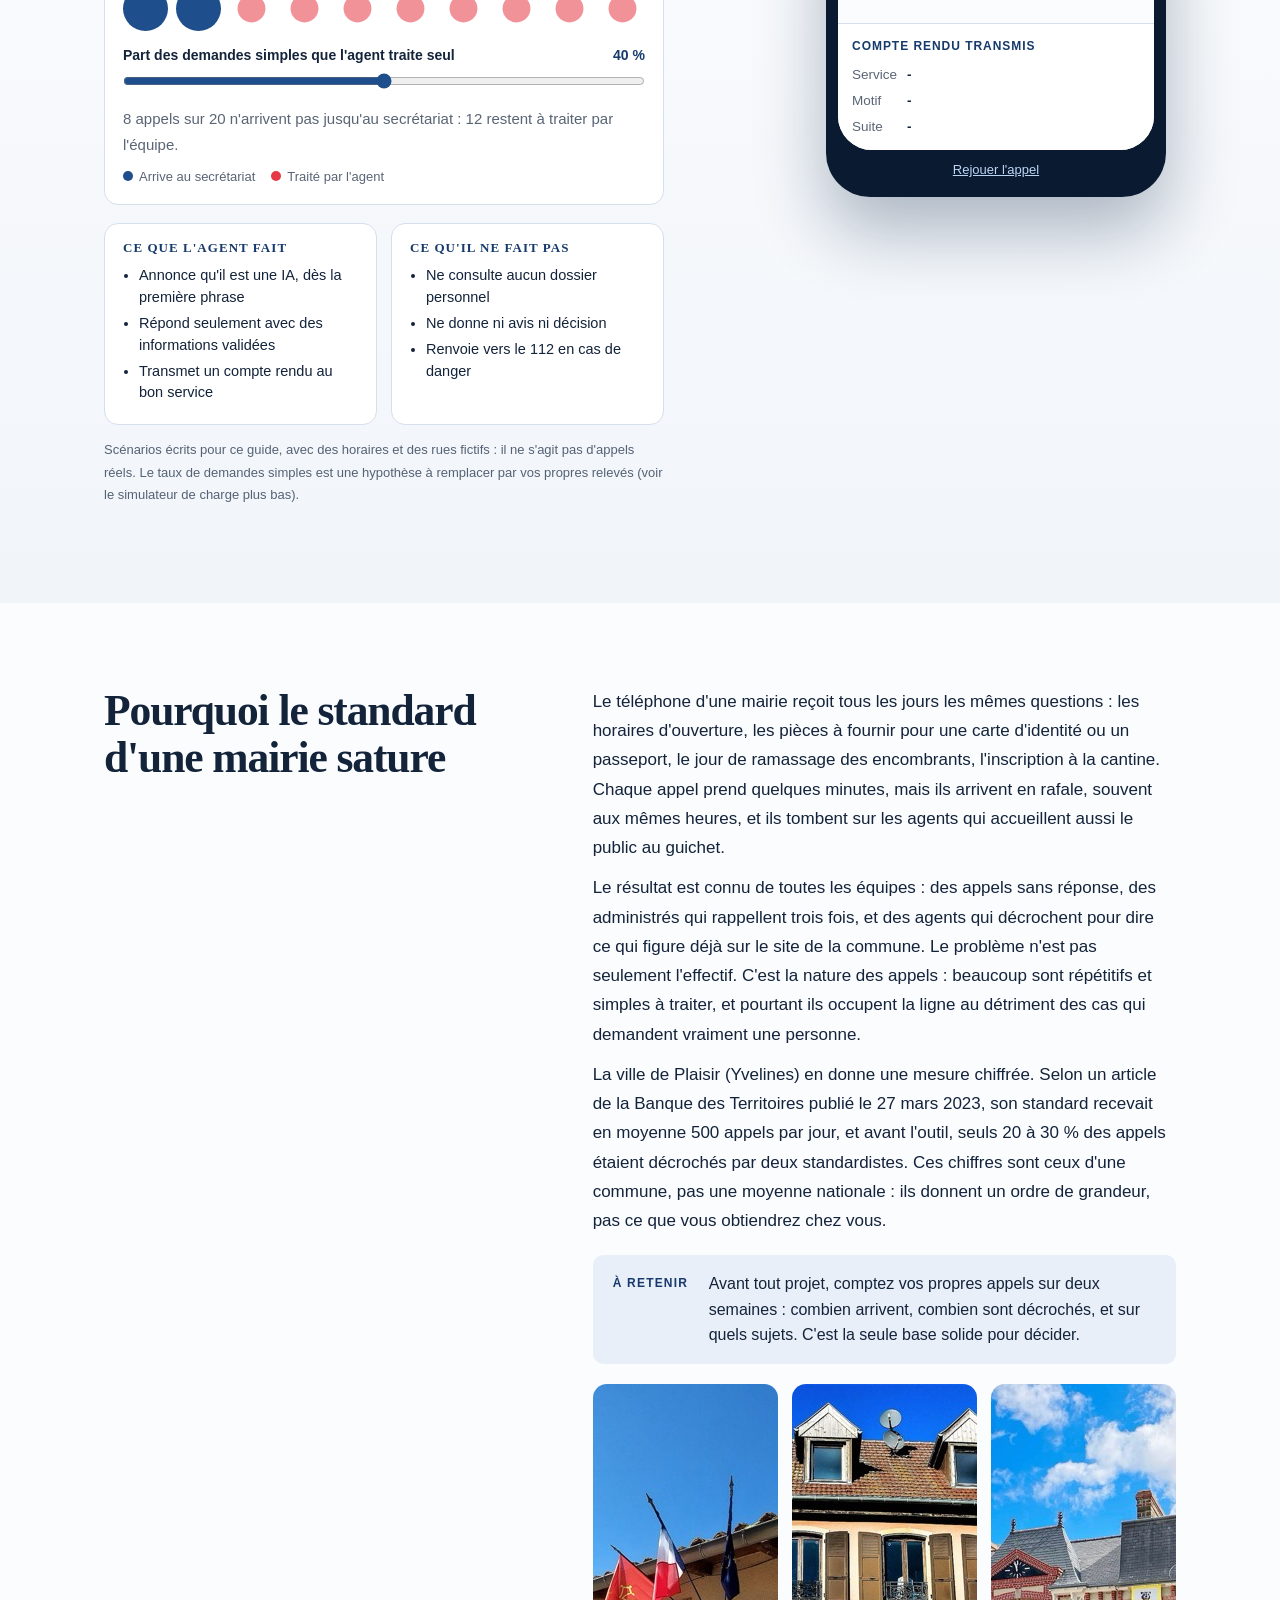
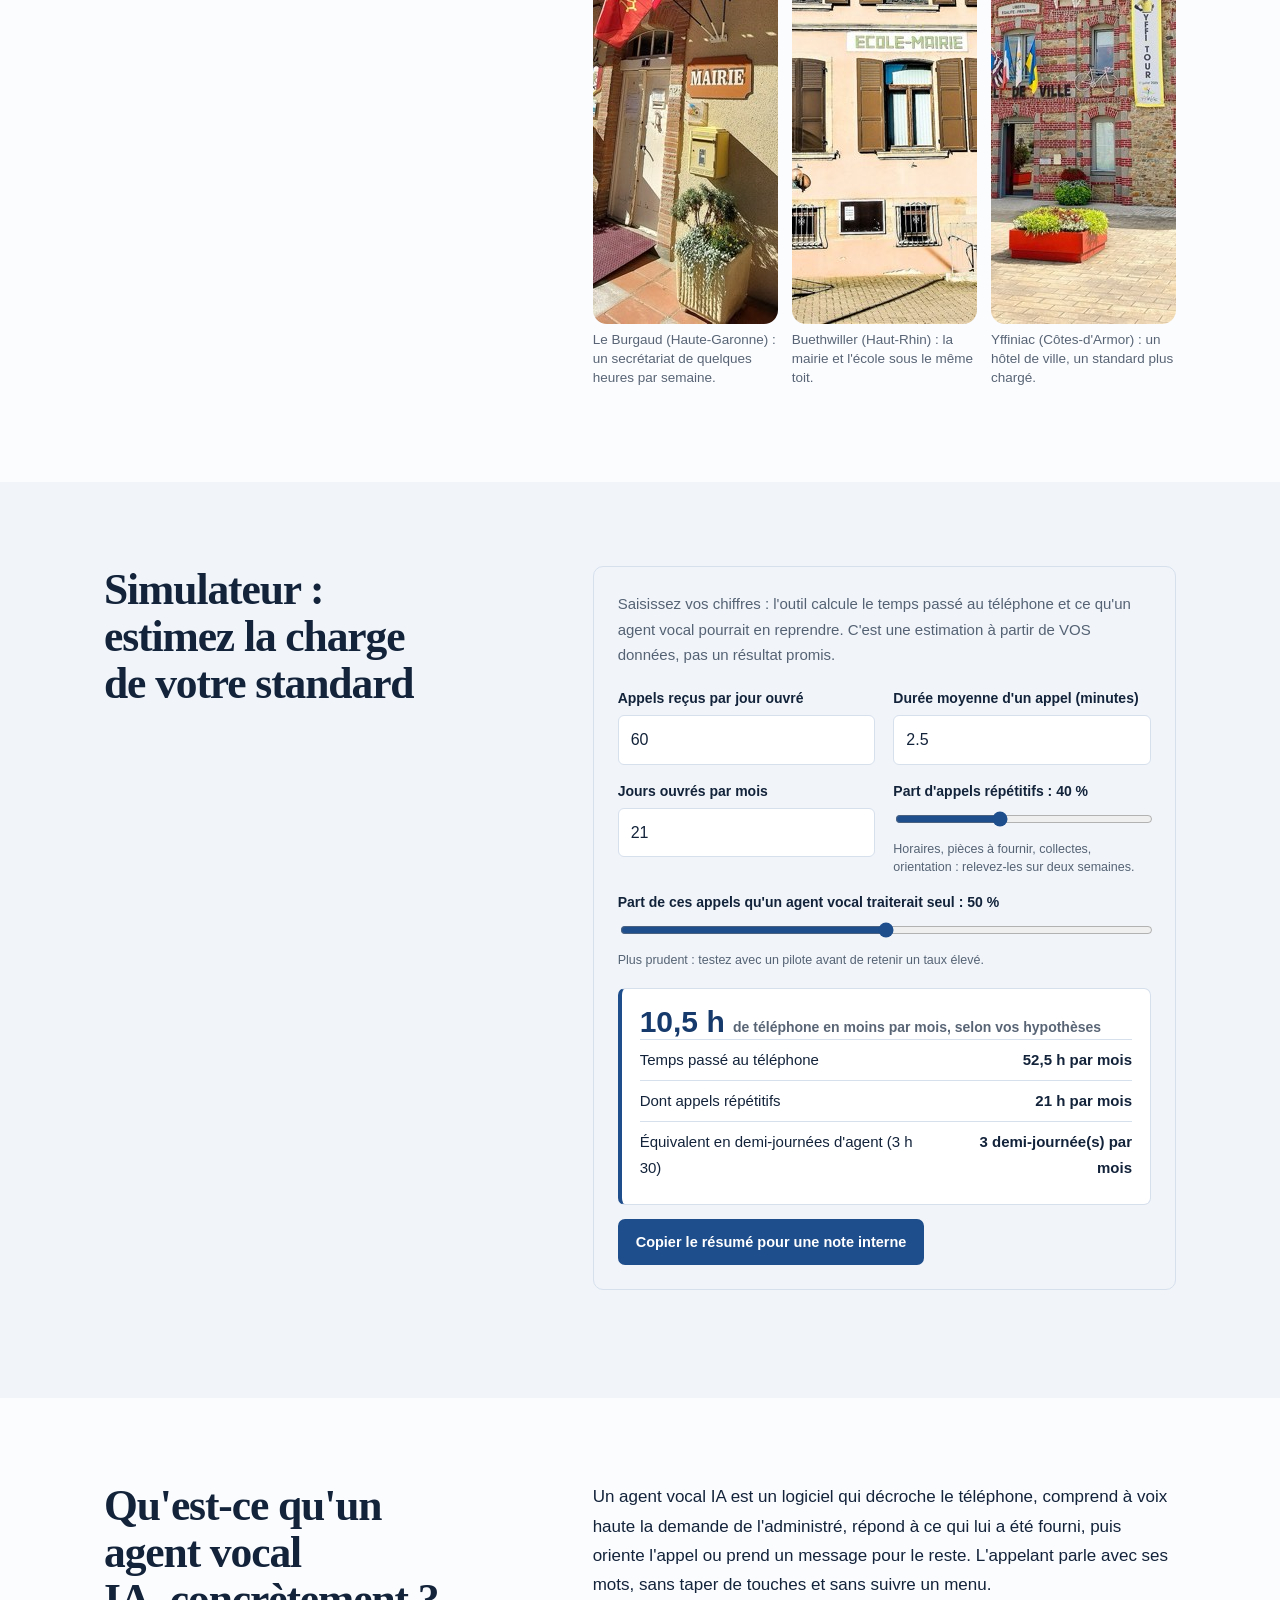
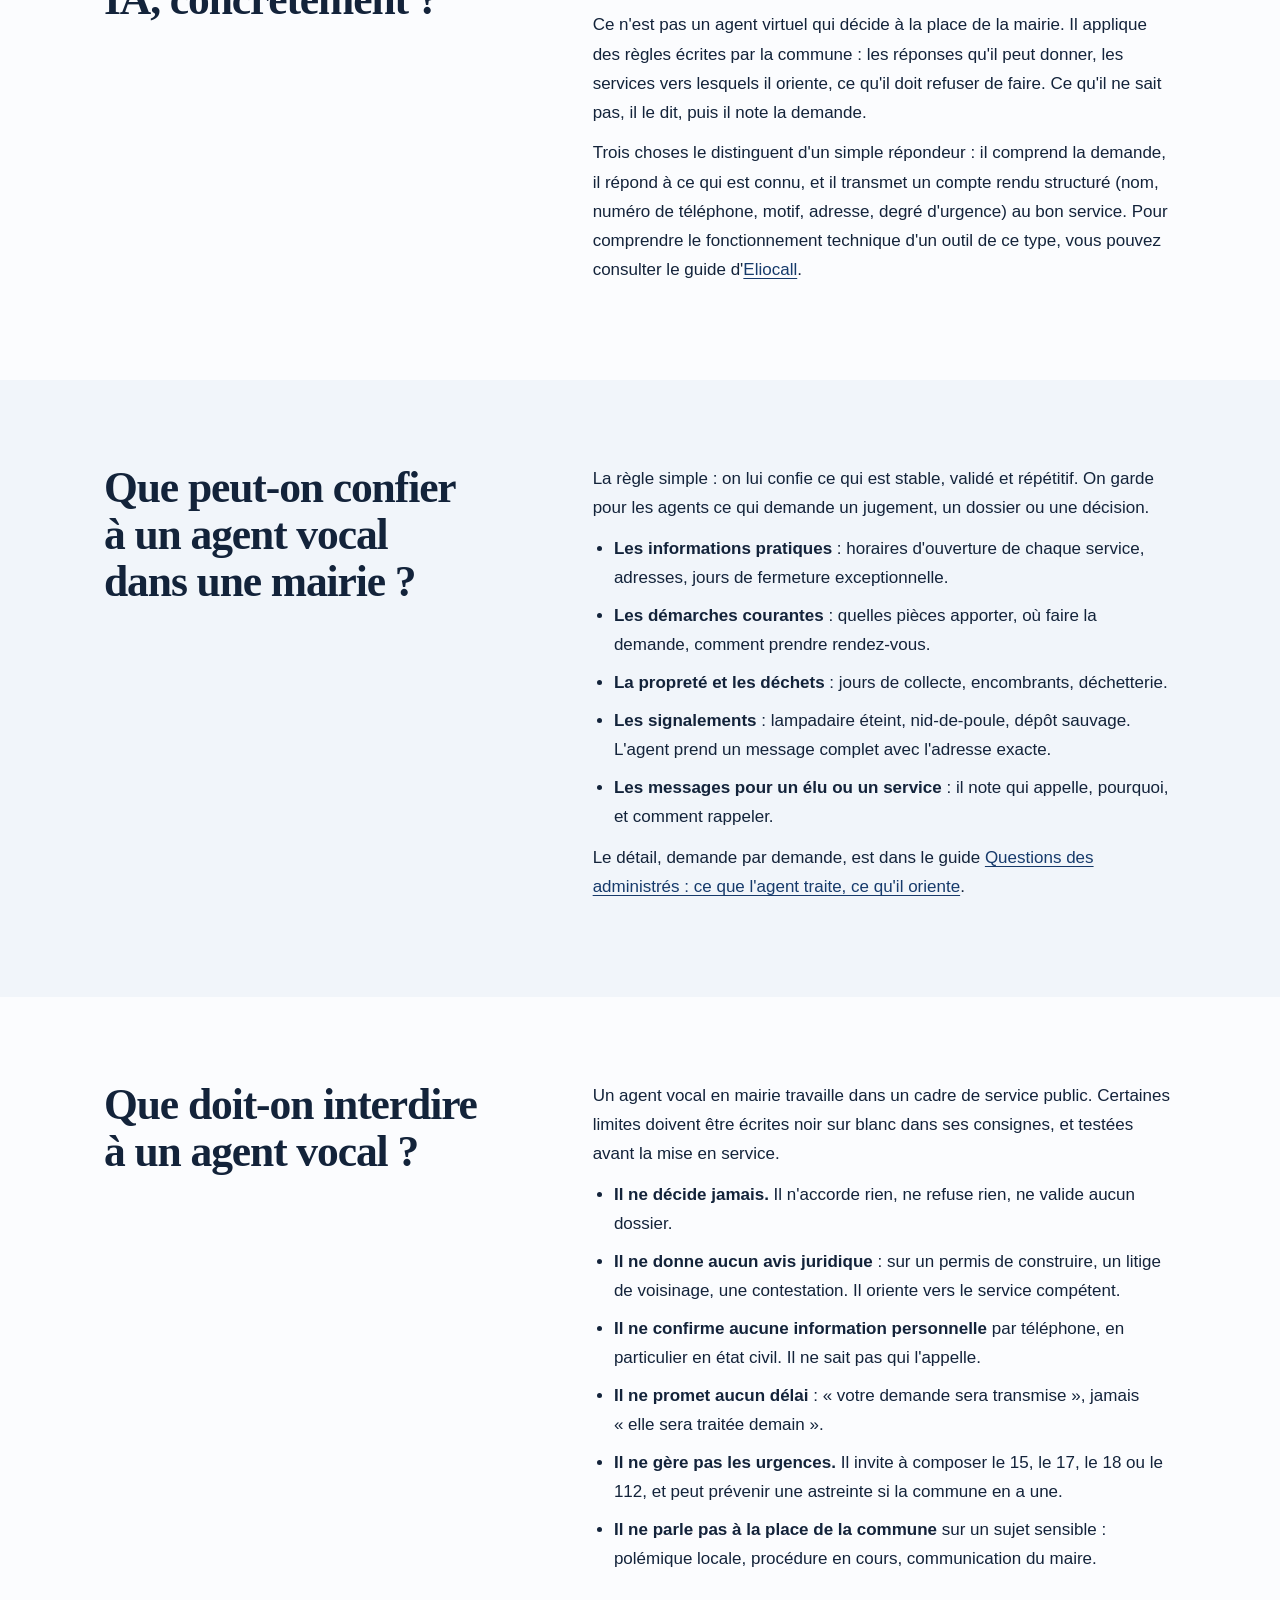
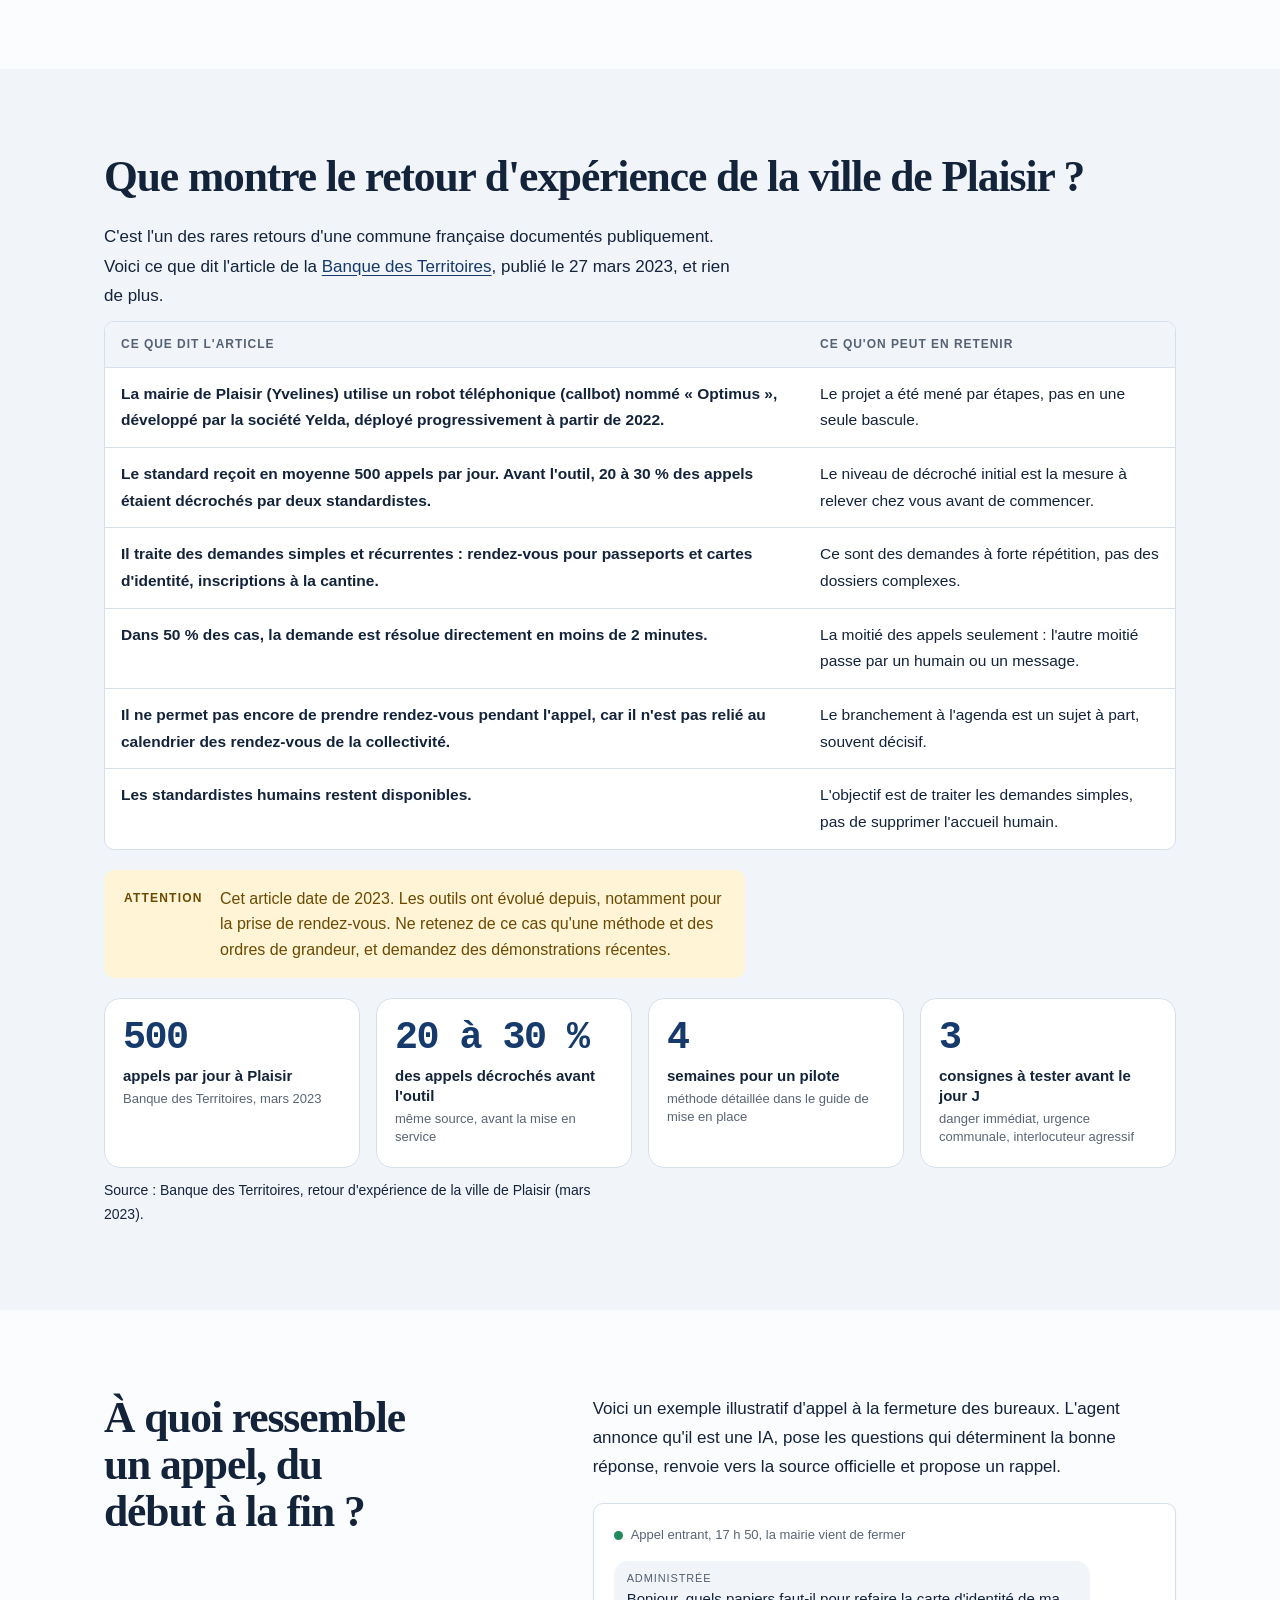
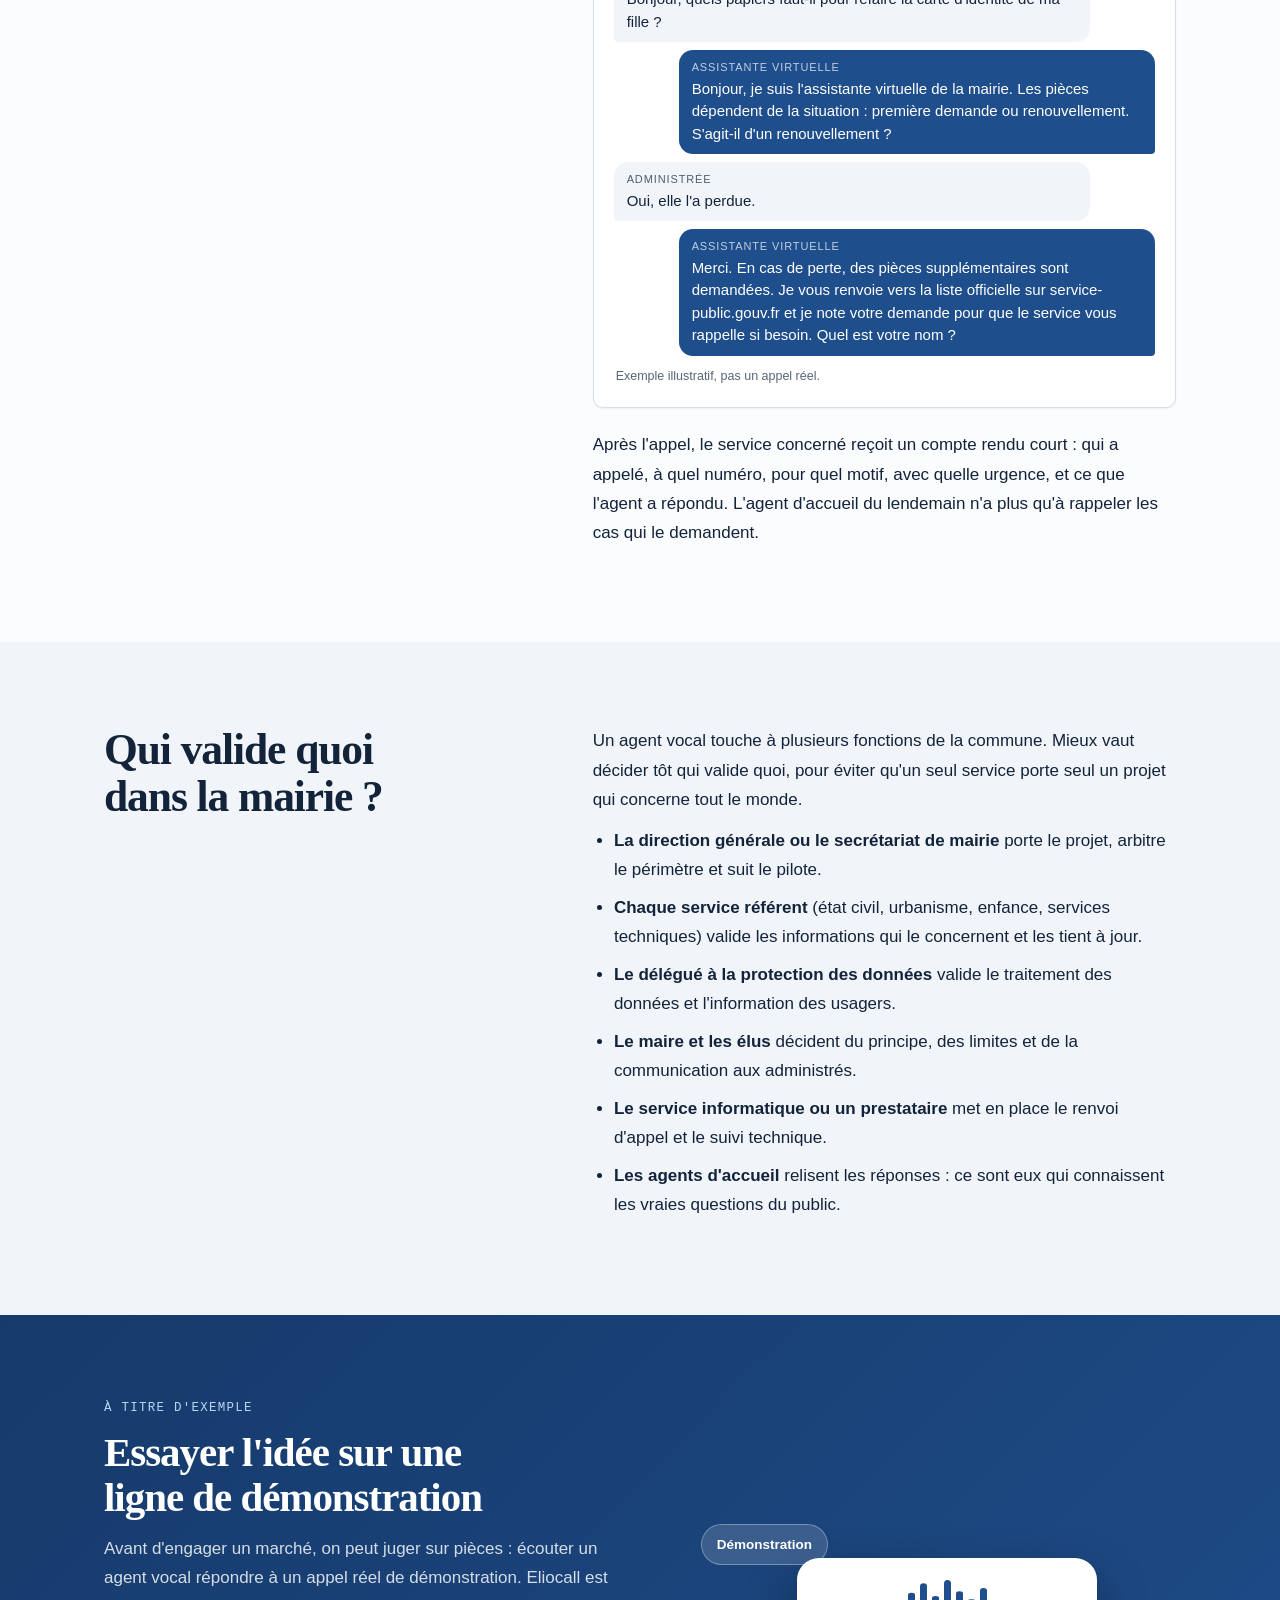
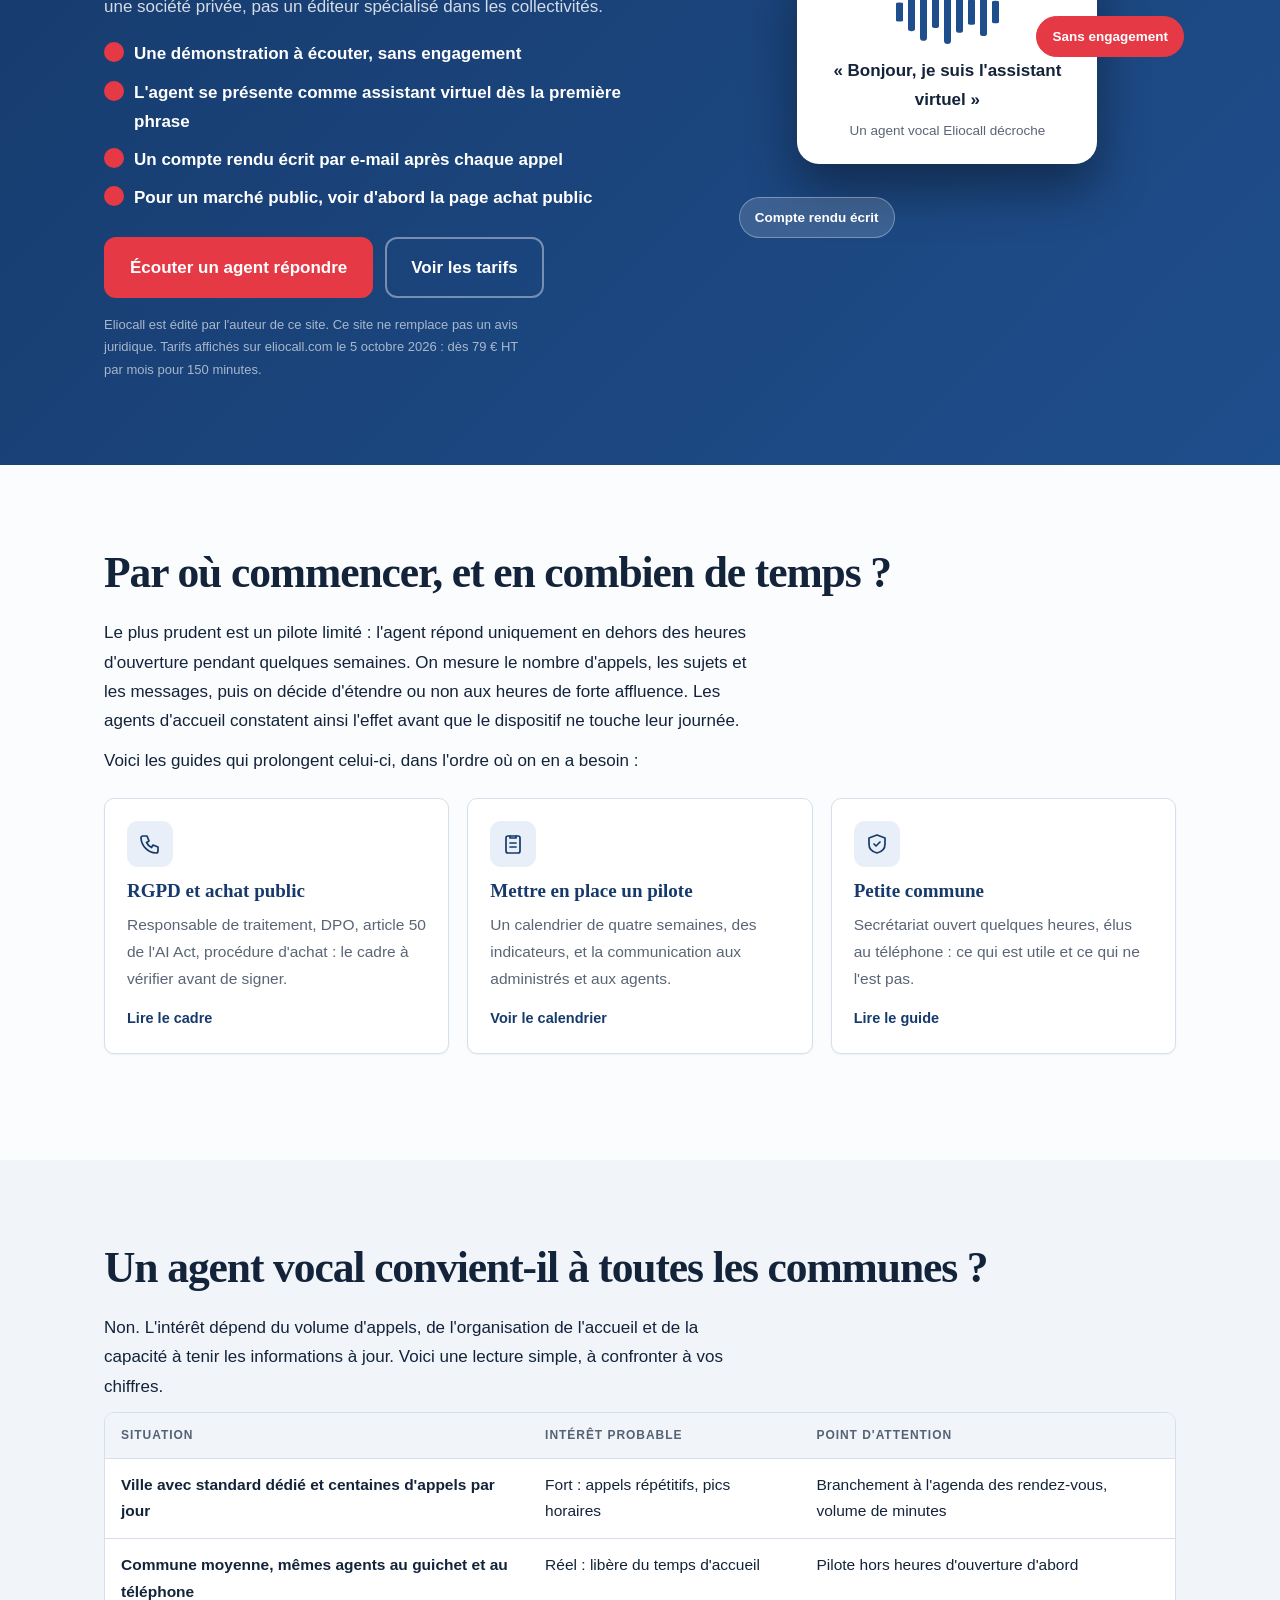
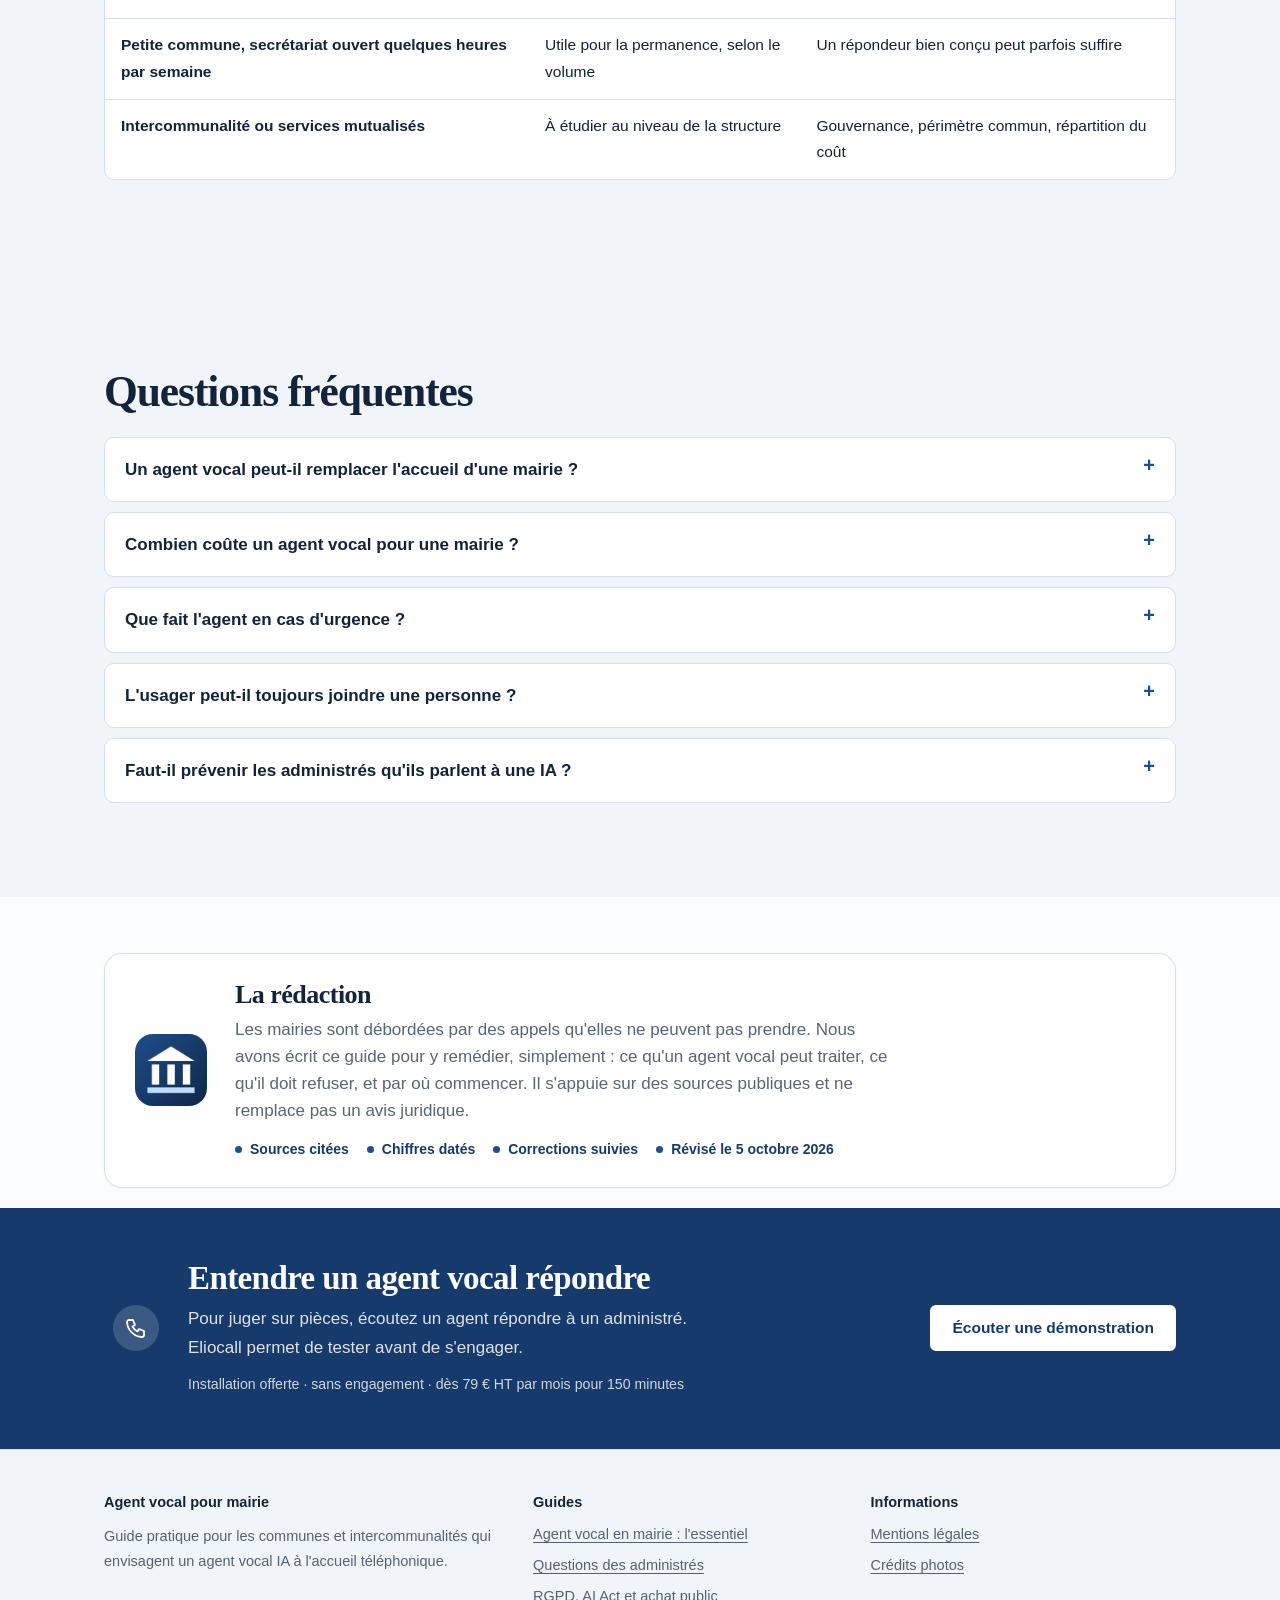
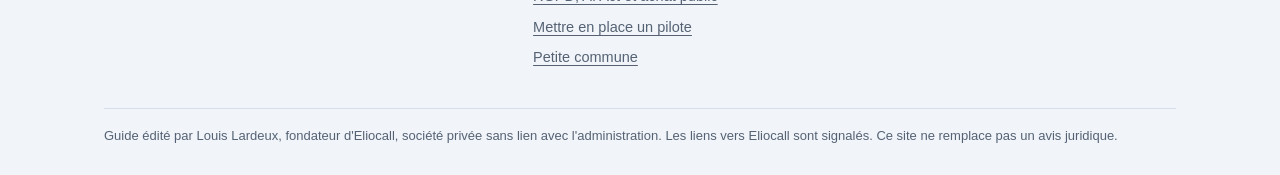
==== commit 111c4657: "SEO 26/10 : intention de recherche, liens À lire aussi tournants, descriptions, dates" ====
--- a/index.html
+++ b/index.html
@@ -4,13 +4,13 @@
 <meta charset="utf-8">
 <meta name="viewport" content="width=device-width, initial-scale=1">
 <title>Agent vocal IA en mairie : ce qu'il fait et ne fait pas</title>
-<meta name="description" content="Ce qu&#x27;un agent vocal IA traite à l&#x27;accueil d&#x27;une mairie, ce qu&#x27;il doit refuser, un retour d&#x27;expérience documenté et par où commencer.">
+<meta name="description" content="Ce qu&#x27;un agent vocal IA traite à l&#x27;accueil téléphonique d&#x27;une mairie, ce qu&#x27;il doit refuser, un retour d&#x27;expérience et par où commencer.">
 <link rel="canonical" href="https://agent-ia-vocal-pour-mairie.fr/">
 <meta property="og:type" content="article">
 <meta property="og:locale" content="fr_FR">
 <meta property="og:site_name" content="Agent vocal pour mairie">
 <meta property="og:title" content="Agent vocal IA en mairie : ce qu&#x27;il fait et ne fait pas">
-<meta property="og:description" content="Ce qu&#x27;un agent vocal IA traite à l&#x27;accueil d&#x27;une mairie, ce qu&#x27;il doit refuser, un retour d&#x27;expérience documenté et par où commencer.">
+<meta property="og:description" content="Ce qu&#x27;un agent vocal IA traite à l&#x27;accueil téléphonique d&#x27;une mairie, ce qu&#x27;il doit refuser, un retour d&#x27;expérience et par où commencer.">
 <meta property="og:url" content="https://agent-ia-vocal-pour-mairie.fr/">
 <meta property="og:image" content="https://agent-ia-vocal-pour-mairie.fr/og-image.png">
 <meta property="og:image:width" content="1200">
@@ -26,7 +26,7 @@
 
 <meta http-equiv="Content-Security-Policy" content="default-src 'self'; script-src 'self' 'unsafe-inline'; style-src 'self' 'unsafe-inline'; img-src 'self' data:; base-uri 'self'; form-action 'none'">
 <meta name="referrer" content="strict-origin-when-cross-origin">
-<script type="application/ld+json">{"@context": "https://schema.org", "@graph": [{"@type": "BreadcrumbList", "itemListElement": [{"@type": "ListItem", "position": 1, "name": "Accueil", "item": "https://agent-ia-vocal-pour-mairie.fr/"}]}, {"@type": "Article", "headline": "Agent vocal IA pour une mairie : ce qu'il fait, ce qu'il ne fait pas", "description": "Ce qu'un agent vocal IA traite à l'accueil d'une mairie, ce qu'il doit refuser, un retour d'expérience documenté et par où commencer.", "inLanguage": "fr-FR", "datePublished": "2026-10-05", "dateModified": "2026-10-26", "mainEntityOfPage": "https://agent-ia-vocal-pour-mairie.fr/", "author": {"@type": "Organization", "name": "Agent vocal pour mairie", "url": "https://agent-ia-vocal-pour-mairie.fr"}, "publisher": {"@type": "Organization", "name": "Agent vocal pour mairie", "url": "https://agent-ia-vocal-pour-mairie.fr"}}, {"@type": "FAQPage", "mainEntity": [{"@type": "Question", "name": "Un agent vocal peut-il remplacer l'accueil d'une mairie ?", "acceptedAnswer": {"@type": "Answer", "text": "Non, et ce n'est pas l'objectif. Il absorbe les appels répétitifs (horaires, pièces à fournir, collectes) et prend un message complet pour le reste. Les agents traitent ensuite les dossiers qui demandent de l'humain. Le retour d'expérience de la ville de Plaisir va dans ce sens : les standardistes humains restent disponibles."}}, {"@type": "Question", "name": "Combien coûte un agent vocal pour une mairie ?", "acceptedAnswer": {"@type": "Answer", "text": "Cela dépend du nombre de minutes d'appel, du nombre de numéros et des raccordements (agenda, outils métier). Demandez le prix de l'abonnement, le nombre de minutes incluses, le prix de la minute au-delà et les frais de mise en place. Calculez ensuite sur vos propres volumes. La page sur l'achat public explique comment cadrer cette dépense."}}, {"@type": "Question", "name": "Que fait l'agent en cas d'urgence ?", "acceptedAnswer": {"@type": "Answer", "text": "Il ne gère pas les urgences. Il invite l'appelant à composer le 15, le 17, le 18 ou le 112, et peut prévenir un astreignant si la commune l'a prévu. Ce comportement doit être testé avant la mise en service."}}, {"@type": "Question", "name": "L'usager peut-il toujours joindre une personne ?", "acceptedAnswer": {"@type": "Answer", "text": "C'est une bonne pratique de le prévoir : un accès vers un agent aux heures d'ouverture, ou un message avec rappel, évite que l'agent vocal devienne un mur. C'est aussi ce qui rassure les administrés les moins à l'aise avec le numérique."}}, {"@type": "Question", "name": "Faut-il prévenir les administrés qu'ils parlent à une IA ?", "acceptedAnswer": {"@type": "Answer", "text": "Oui. L'article 50 du règlement européen sur l'IA impose d'informer la personne qu'elle interagit avec une IA, sauf si c'est évident. L'agent doit le dire dès sa première phrase. Le détail est dans le guide RGPD et achat public."}}]}, {"@type": "WebSite", "@id": "https://agent-ia-vocal-pour-mairie.fr/#site", "name": "Agent vocal pour mairie", "url": "https://agent-ia-vocal-pour-mairie.fr/", "inLanguage": "fr-FR"}, {"@type": "Organization", "@id": "https://agent-ia-vocal-pour-mairie.fr/#org", "name": "Agent vocal pour mairie", "url": "https://agent-ia-vocal-pour-mairie.fr/", "logo": {"@type": "ImageObject", "url": "https://agent-ia-vocal-pour-mairie.fr/icon-192.png", "width": 192, "height": 192}}]}</script>
+<script type="application/ld+json">{"@context": "https://schema.org", "@graph": [{"@type": "BreadcrumbList", "itemListElement": [{"@type": "ListItem", "position": 1, "name": "Accueil", "item": "https://agent-ia-vocal-pour-mairie.fr/"}]}, {"@type": "Article", "headline": "Agent vocal IA pour une mairie : ce qu'il fait, ce qu'il ne fait pas", "description": "Ce qu'un agent vocal IA traite à l'accueil téléphonique d'une mairie, ce qu'il doit refuser, un retour d'expérience et par où commencer.", "inLanguage": "fr-FR", "datePublished": "2026-10-05", "dateModified": "2026-10-26", "mainEntityOfPage": "https://agent-ia-vocal-pour-mairie.fr/", "author": {"@type": "Organization", "name": "Agent vocal pour mairie", "url": "https://agent-ia-vocal-pour-mairie.fr"}, "publisher": {"@type": "Organization", "name": "Agent vocal pour mairie", "url": "https://agent-ia-vocal-pour-mairie.fr"}}, {"@type": "FAQPage", "mainEntity": [{"@type": "Question", "name": "Un agent vocal peut-il remplacer l'accueil d'une mairie ?", "acceptedAnswer": {"@type": "Answer", "text": "Non, et ce n'est pas l'objectif. Il absorbe les appels répétitifs (horaires, pièces à fournir, collectes) et prend un message complet pour le reste. Les agents traitent ensuite les dossiers qui demandent de l'humain. Le retour d'expérience de la ville de Plaisir va dans ce sens : les standardistes humains restent disponibles."}}, {"@type": "Question", "name": "Combien coûte un agent vocal pour une mairie ?", "acceptedAnswer": {"@type": "Answer", "text": "Cela dépend du nombre de minutes d'appel, du nombre de numéros et des raccordements (agenda, outils métier). Demandez le prix de l'abonnement, le nombre de minutes incluses, le prix de la minute au-delà et les frais de mise en place. Calculez ensuite sur vos propres volumes. La page sur l'achat public explique comment cadrer cette dépense."}}, {"@type": "Question", "name": "Que fait l'agent en cas d'urgence ?", "acceptedAnswer": {"@type": "Answer", "text": "Il ne gère pas les urgences. Il invite l'appelant à composer le 15, le 17, le 18 ou le 112, et peut prévenir un astreignant si la commune l'a prévu. Ce comportement doit être testé avant la mise en service."}}, {"@type": "Question", "name": "L'usager peut-il toujours joindre une personne ?", "acceptedAnswer": {"@type": "Answer", "text": "C'est une bonne pratique de le prévoir : un accès vers un agent aux heures d'ouverture, ou un message avec rappel, évite que l'agent vocal devienne un mur. C'est aussi ce qui rassure les administrés les moins à l'aise avec le numérique."}}, {"@type": "Question", "name": "Faut-il prévenir les administrés qu'ils parlent à une IA ?", "acceptedAnswer": {"@type": "Answer", "text": "Oui. L'article 50 du règlement européen sur l'IA impose d'informer la personne qu'elle interagit avec une IA, sauf si c'est évident. L'agent doit le dire dès sa première phrase. Le détail est dans le guide RGPD et achat public."}}]}, {"@type": "WebSite", "@id": "https://agent-ia-vocal-pour-mairie.fr/#site", "name": "Agent vocal pour mairie", "url": "https://agent-ia-vocal-pour-mairie.fr/", "inLanguage": "fr-FR"}, {"@type": "Organization", "@id": "https://agent-ia-vocal-pour-mairie.fr/#org", "name": "Agent vocal pour mairie", "url": "https://agent-ia-vocal-pour-mairie.fr/", "logo": {"@type": "ImageObject", "url": "https://agent-ia-vocal-pour-mairie.fr/icon-192.png", "width": 192, "height": 192}}]}</script>
 <link rel="stylesheet" href="/style.css">
 <script>(function(){var d=document.documentElement;if(window.matchMedia&&matchMedia("(prefers-reduced-motion: reduce)").matches)return;d.classList.add("m-js");setTimeout(function(){if(!window.__rvok)d.classList.add("m-show")},3500)})();</script>
 </head>
@@ -166,7 +166,7 @@
 <p>Avant d'engager un marché, on peut juger sur pièces&nbsp;: écouter un agent vocal répondre à un appel réel de démonstration. Eliocall est une société privée, pas un éditeur spécialisé dans les collectivités.</p>
 <ul class="m-lell"><li>Une démonstration à écouter, sans engagement</li><li>L'agent se présente comme assistant virtuel dès la première phrase</li><li>Un compte rendu écrit par e-mail après chaque appel</li><li>Pour un marché public, voir d'abord la page achat public</li></ul>
 <div class="m-lela"><a class="m-lelb1" href="https://eliocall.com/?utm_source=agent-ia-vocal-pour-mairie&utm_medium=guide&utm_campaign=ecouter#hero-form" rel="nofollow sponsored noopener">Écouter un agent répondre</a><a class="m-lelb2" href="https://eliocall.com/tarifs/?utm_source=agent-ia-vocal-pour-mairie&utm_medium=guide&utm_campaign=tarifs" rel="nofollow sponsored noopener">Voir les tarifs</a></div>
-
+<p class="m-lelf">Eliocall est édité par l'auteur de ce site. Ce site ne remplace pas un avis juridique. Tarifs affichés sur eliocall.com le 5 octobre 2026&nbsp;: dès 79 € HT par mois pour 150 minutes.</p>
 </div>
 <div class="m-lelv" aria-hidden="true"><div class="m-lelc"><div class="m-eqw"><i></i><i></i><i></i><i></i><i></i><i></i><i></i><i></i><i></i></div><strong>«&nbsp;Bonjour, je suis l'assistant virtuel&nbsp;»</strong><small>Un agent vocal Eliocall décroche</small></div>
 <span class="m-lelp m-lelp1">Démonstration</span><span class="m-lelp m-lelp2">Sans engagement</span><span class="m-lelp m-lelp3">Compte rendu écrit</span></div>
@@ -177,10 +177,10 @@
 <div class="m-cards m-cols3"><a class="m-card" href="/rgpd-achat-public/"><span class="m-ico" aria-hidden="true"><svg viewBox="0 0 24 24" width="24" height="24" fill="none" stroke="currentColor" stroke-width="1.7" stroke-linecap="round" stroke-linejoin="round"><path d="M5 4h4l2 5-2.5 1.5a11 11 0 0 0 5 5L15 13l5 2v4a2 2 0 0 1-2 2A16 16 0 0 1 3 6a2 2 0 0 1 2-2z"/></svg></span><h3>RGPD et achat public</h3><p>Responsable de traitement, DPO, article 50 de l'AI Act, procédure d'achat&nbsp;: le cadre à vérifier avant de signer.</p><span class="m-more">Lire le cadre</span></a><a class="m-card" href="/mise-en-place-pilote/"><span class="m-ico" aria-hidden="true"><svg viewBox="0 0 24 24" width="24" height="24" fill="none" stroke="currentColor" stroke-width="1.7" stroke-linecap="round" stroke-linejoin="round"><rect x="5" y="4" width="14" height="17" rx="2"/><path d="M9 4v2h6V4M9 11h6M9 15h6"/></svg></span><h3>Mettre en place un pilote</h3><p>Un calendrier de quatre semaines, des indicateurs, et la communication aux administrés et aux agents.</p><span class="m-more">Voir le calendrier</span></a><a class="m-card" href="/petite-commune/"><span class="m-ico" aria-hidden="true"><svg viewBox="0 0 24 24" width="24" height="24" fill="none" stroke="currentColor" stroke-width="1.7" stroke-linecap="round" stroke-linejoin="round"><path d="M12 3l8 3v6c0 5-3.5 8-8 9-4.5-1-8-4-8-9V6z"/><path d="M9 12l2 2 4-4"/></svg></span><h3>Petite commune</h3><p>Secrétariat ouvert quelques heures, élus au téléphone&nbsp;: ce qui est utile et ce qui ne l'est pas.</p><span class="m-more">Lire le guide</span></a></div></div></div></section><section id="un-agent-vocal-convient-il-a-toutes-les-communes" class="m-ls m-rv m-lsalt m-lsfull"><div class="m-wrap m-lsw"><h2>Un agent vocal convient-il à toutes les communes&nbsp;?</h2><div class="m-lsb">
 <p>Non. L'intérêt dépend du volume d'appels, de l'organisation de l'accueil et de la capacité à tenir les informations à jour. Voici une lecture simple, à confronter à vos chiffres.</p>
 <div class="m-tablewrap"><table><tr><th>Situation</th><th>Intérêt probable</th><th>Point d'attention</th></tr><tr><td>Ville avec standard dédié et centaines d'appels par jour</td><td>Fort&nbsp;: appels répétitifs, pics horaires</td><td>Branchement à l'agenda des rendez-vous, volume de minutes</td></tr><tr><td>Commune moyenne, mêmes agents au guichet et au téléphone</td><td>Réel&nbsp;: libère du temps d'accueil</td><td>Pilote hors heures d'ouverture d'abord</td></tr><tr><td>Petite commune, secrétariat ouvert quelques heures par semaine</td><td>Utile pour la permanence, selon le volume</td><td>Un répondeur bien conçu peut parfois suffire</td></tr><tr><td>Intercommunalité ou services mutualisés</td><td>À étudier au niveau de la structure</td><td>Gouvernance, périmètre commun, répartition du coût</td></tr></table></div></div></div></section><section id="questions" class="m-ls m-rv m-lsfull m-lsalt"><div class="m-wrap m-lsw"><h2>Questions fréquentes</h2><div class="m-lsb"><details><summary>Un agent vocal peut-il remplacer l'accueil d'une mairie&nbsp;?</summary><p>Non, et ce n'est pas l'objectif. Il absorbe les appels répétitifs (horaires, pièces à fournir, collectes) et prend un message complet pour le reste. Les agents traitent ensuite les dossiers qui demandent de l'humain. Le retour d'expérience de la ville de Plaisir va dans ce sens&nbsp;: les standardistes humains restent disponibles.</p></details><details><summary>Combien coûte un agent vocal pour une mairie&nbsp;?</summary><p>Cela dépend du nombre de minutes d'appel, du nombre de numéros et des raccordements (agenda, outils métier). Demandez le prix de l'abonnement, le nombre de minutes incluses, le prix de la minute au-delà et les frais de mise en place. Calculez ensuite sur vos propres volumes. La page sur l'achat public explique comment cadrer cette dépense.</p></details><details><summary>Que fait l'agent en cas d'urgence&nbsp;?</summary><p>Il ne gère pas les urgences. Il invite l'appelant à composer le 15, le 17, le 18 ou le 112, et peut prévenir un astreignant si la commune l'a prévu. Ce comportement doit être testé avant la mise en service.</p></details><details><summary>L'usager peut-il toujours joindre une personne&nbsp;?</summary><p>C'est une bonne pratique de le prévoir&nbsp;: un accès vers un agent aux heures d'ouverture, ou un message avec rappel, évite que l'agent vocal devienne un mur. C'est aussi ce qui rassure les administrés les moins à l'aise avec le numérique.</p></details><details><summary>Faut-il prévenir les administrés qu'ils parlent à une IA&nbsp;?</summary><p>Oui. L'article 50 du règlement européen sur l'IA impose d'informer la personne qu'elle interagit avec une IA, sauf si c'est évident. L'agent doit le dire dès sa première phrase. Le détail est dans le guide RGPD et achat public.</p></details></div></div></section>
-<section class="m-rdn" id="redaction"><div class="m-wrap"><div class="m-rdc"><img class="m-rdm" src="/auteur.jpg" alt="" width="72" height="72" loading="lazy" decoding="async"><div><h2>Camille</h2><p>Je suis Camille. J'ai vu trop de mairies noyées sous des appels qu'elles ne peuvent pas prendre. J'ai créé ce guide pour y remédier, simplement.</p><ul><li>Sources citées</li><li>Chiffres datés</li><li>Corrections suivies</li><li>Révisé le 8 octobre 2026</li></ul></div></div></div></section>
+<section class="m-rdn" id="redaction"><div class="m-wrap"><div class="m-rdc"><img class="m-rdm" src="/icon-192.png" alt="" width="72" height="72" loading="lazy" decoding="async"><div><h2>La rédaction</h2><p>Les mairies sont débordées par des appels qu'elles ne peuvent pas prendre. Nous avons écrit ce guide pour y remédier, simplement&nbsp;: ce qu'un agent vocal peut traiter, ce qu'il doit refuser, et par où commencer. Il s'appuie sur des sources publiques et ne remplace pas un avis juridique.</p><ul><li>Sources citées</li><li>Chiffres datés</li><li>Corrections suivies</li><li>Révisé le 5 octobre 2026</li></ul></div></div></div></section>
 <div class="m-band"><div class="m-wrap"><div><div class="m-rg" aria-hidden="true"><span></span><span></span><span></span><b><svg viewBox="0 0 24 24" width="24" height="24" fill="none" stroke="#fff" stroke-width="1.8" stroke-linecap="round" stroke-linejoin="round"><path d="M5 4h4l2 5-2.5 1.5a11 11 0 0 0 5 5L15 13l5 2v4a2 2 0 0 1-2 2A16 16 0 0 1 3 6a2 2 0 0 1 2-2z"/></svg></b></div><div><h2>Entendre un agent vocal répondre</h2><p>Pour juger sur pièces, écoutez un agent répondre à un administré. Eliocall permet de tester avant de s'engager.</p><small style="display:block;margin-top:10px;opacity:.8">Installation offerte · sans engagement · dès 79 € HT par mois pour 150 minutes</small></div></div><a class="m-btn" href="https://eliocall.com/?utm_source=agent-ia-vocal-pour-mairie&amp;utm_medium=guide&amp;utm_campaign=mairie-accueil" rel="nofollow sponsored noopener">Écouter une démonstration</a></div></div>
 </main>
-<footer class="m-foot"><div class="m-wrap"><div><b>Agent vocal <span>pour mairie</span></b><p>Guide pratique pour les communes et intercommunalités qui envisagent un agent vocal IA à l'accueil téléphonique.</p></div><div><b>Guides</b><ul><li><a href="/">Agent vocal en mairie&nbsp;: l'essentiel</a></li><li><a href="/questions-des-administres/">Questions des administrés</a></li><li><a href="/rgpd-achat-public/">RGPD, AI Act et achat public</a></li><li><a href="/mise-en-place-pilote/">Mettre en place un pilote</a></li><li><a href="/petite-commune/">Petite commune</a></li></ul></div><div><b>Informations</b><ul><li><a href="/mentions-legales/">Mentions légales</a></li><li><a href="/mentions-legales/#credits-photos">Crédits photos</a></li></ul></div><div class="m-small">Guide édité par Camille. Ce site ne remplace pas un avis juridique.</div></div></footer>
+<footer class="m-foot"><div class="m-wrap"><div><b>Agent vocal <span>pour mairie</span></b><p>Guide pratique pour les communes et intercommunalités qui envisagent un agent vocal IA à l'accueil téléphonique.</p></div><div><b>Guides</b><ul><li><a href="/">Agent vocal en mairie&nbsp;: l'essentiel</a></li><li><a href="/questions-des-administres/">Questions des administrés</a></li><li><a href="/rgpd-achat-public/">RGPD, AI Act et achat public</a></li><li><a href="/mise-en-place-pilote/">Mettre en place un pilote</a></li><li><a href="/petite-commune/">Petite commune</a></li></ul></div><div><b>Informations</b><ul><li><a href="/mentions-legales/">Mentions légales</a></li><li><a href="/mentions-legales/#credits-photos">Crédits photos</a></li></ul></div><div class="m-small">Guide édité par Louis Lardeux, fondateur d'Eliocall, société privée sans lien avec l'administration. Les liens vers Eliocall sont signalés. Ce site ne remplace pas un avis juridique.</div></div></footer>
 <script>(function(){var P="m-",d=document;if(window.matchMedia&&matchMedia("(prefers-reduced-motion: reduce)").matches)return;window.__rvok=1;
 var rd=d.getElementById("rdp"),bar=rd&&rd.firstElementChild,top=d.querySelector("."+P+"top"),tk=false;
 function onS(){tk=false;var h=d.documentElement,max=h.scrollHeight-h.clientHeight,y=window.pageYOffset||h.scrollTop;if(bar&&max>0)bar.style.transform="scaleX("+Math.min(1,y/max)+")";if(top){if(y>8)top.classList.add(P+"sc");else top.classList.remove(P+"sc")}}
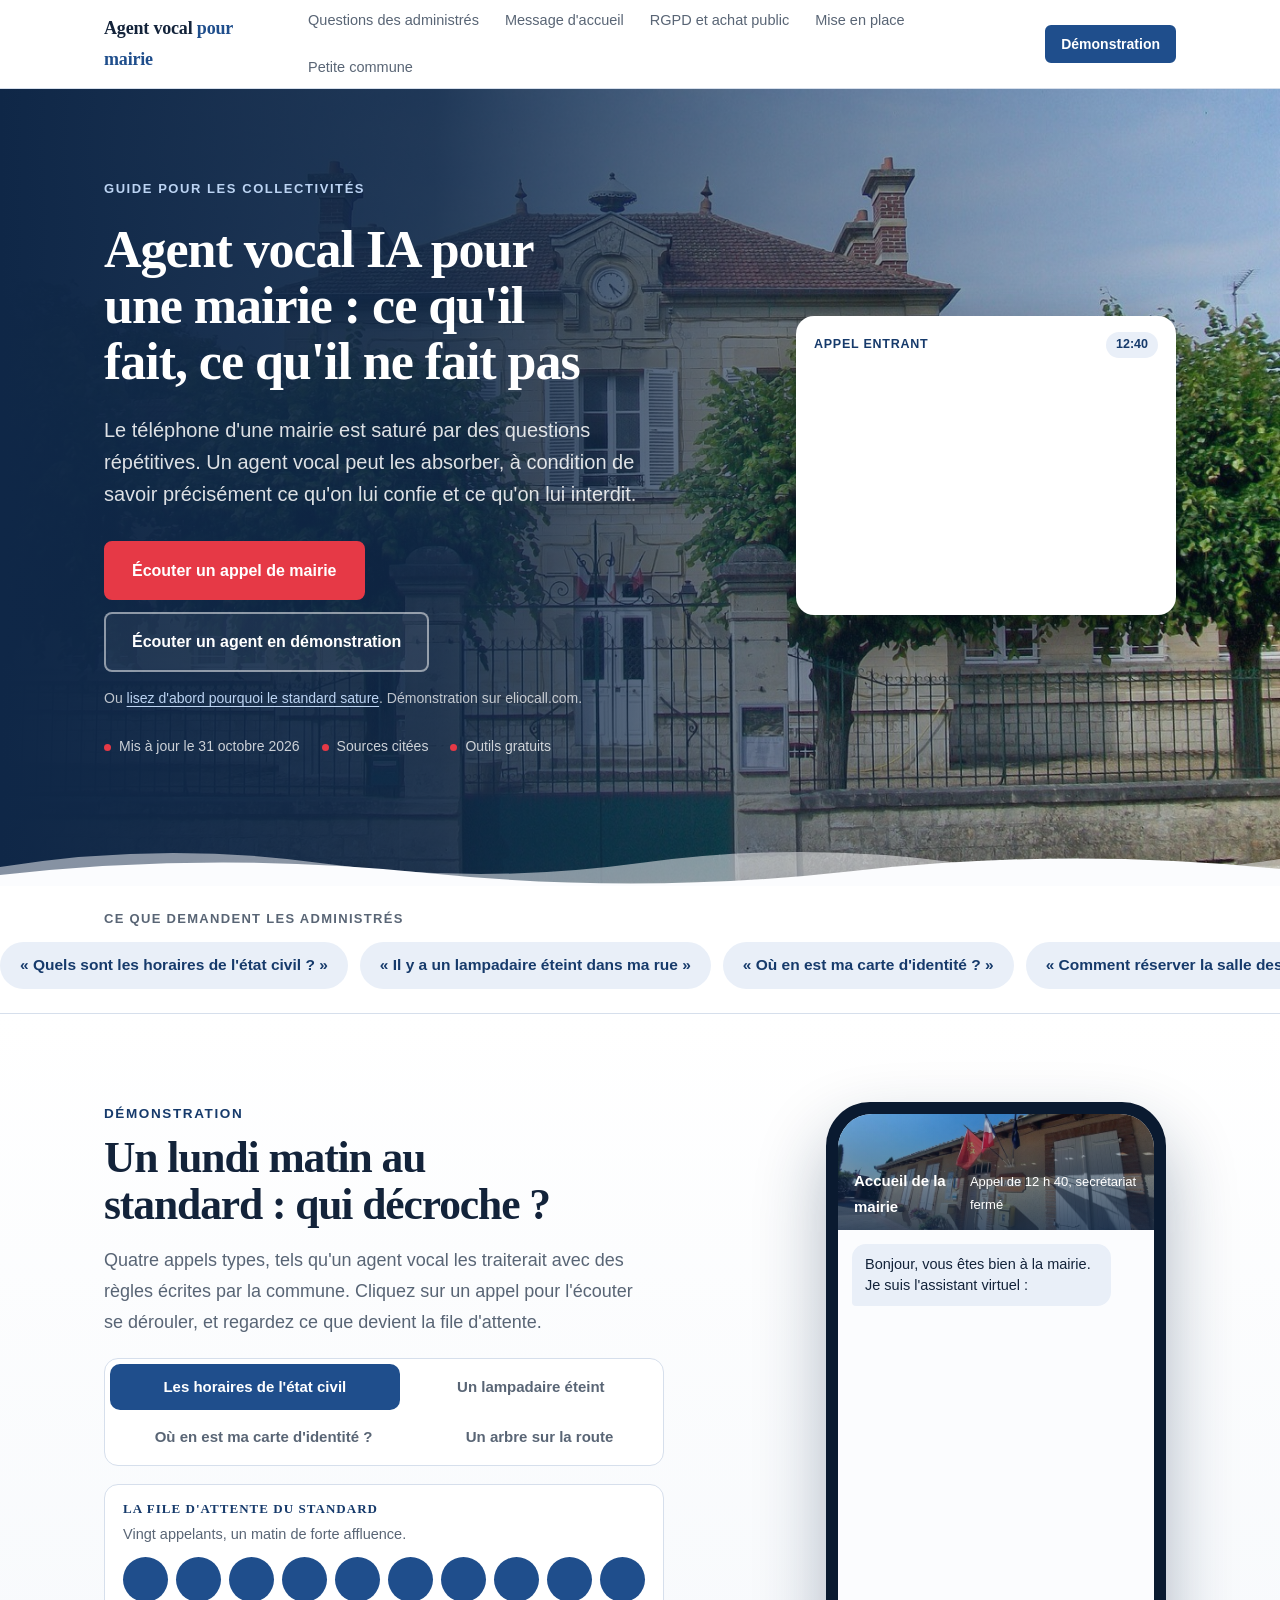
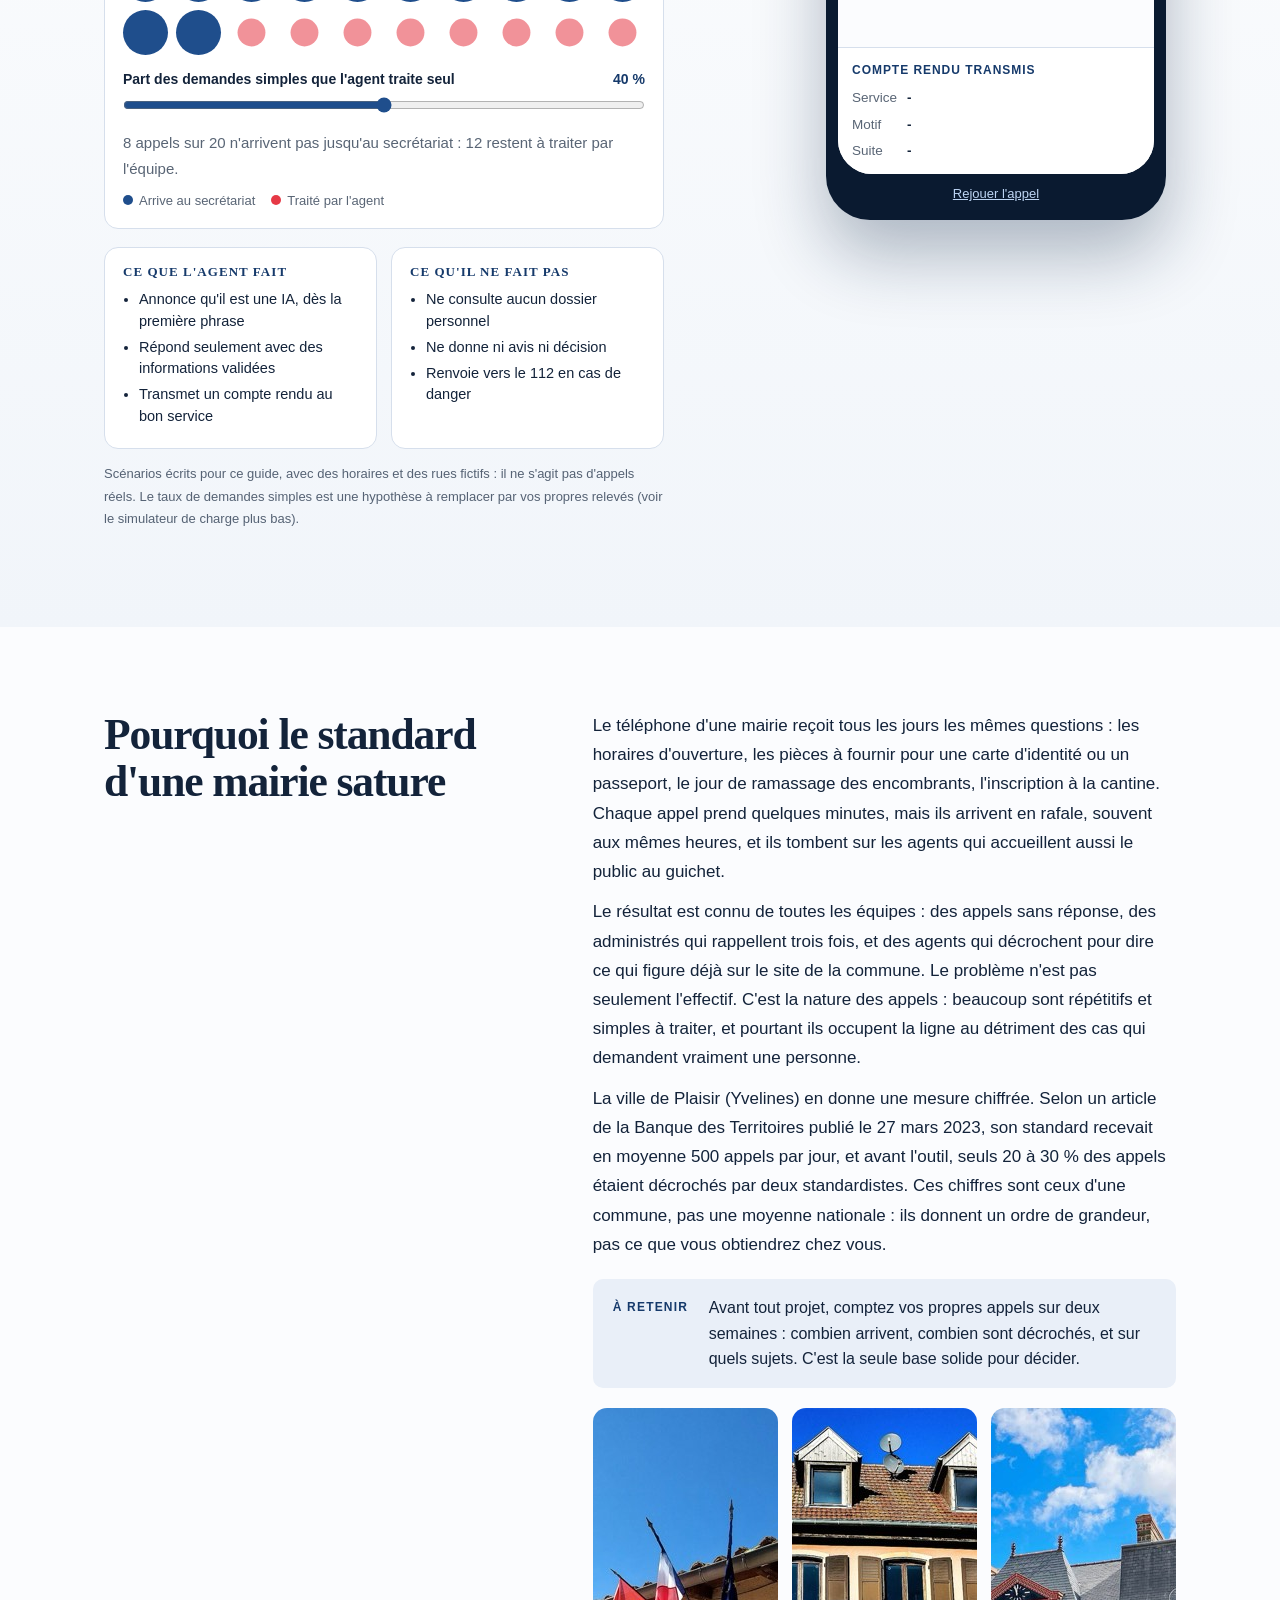
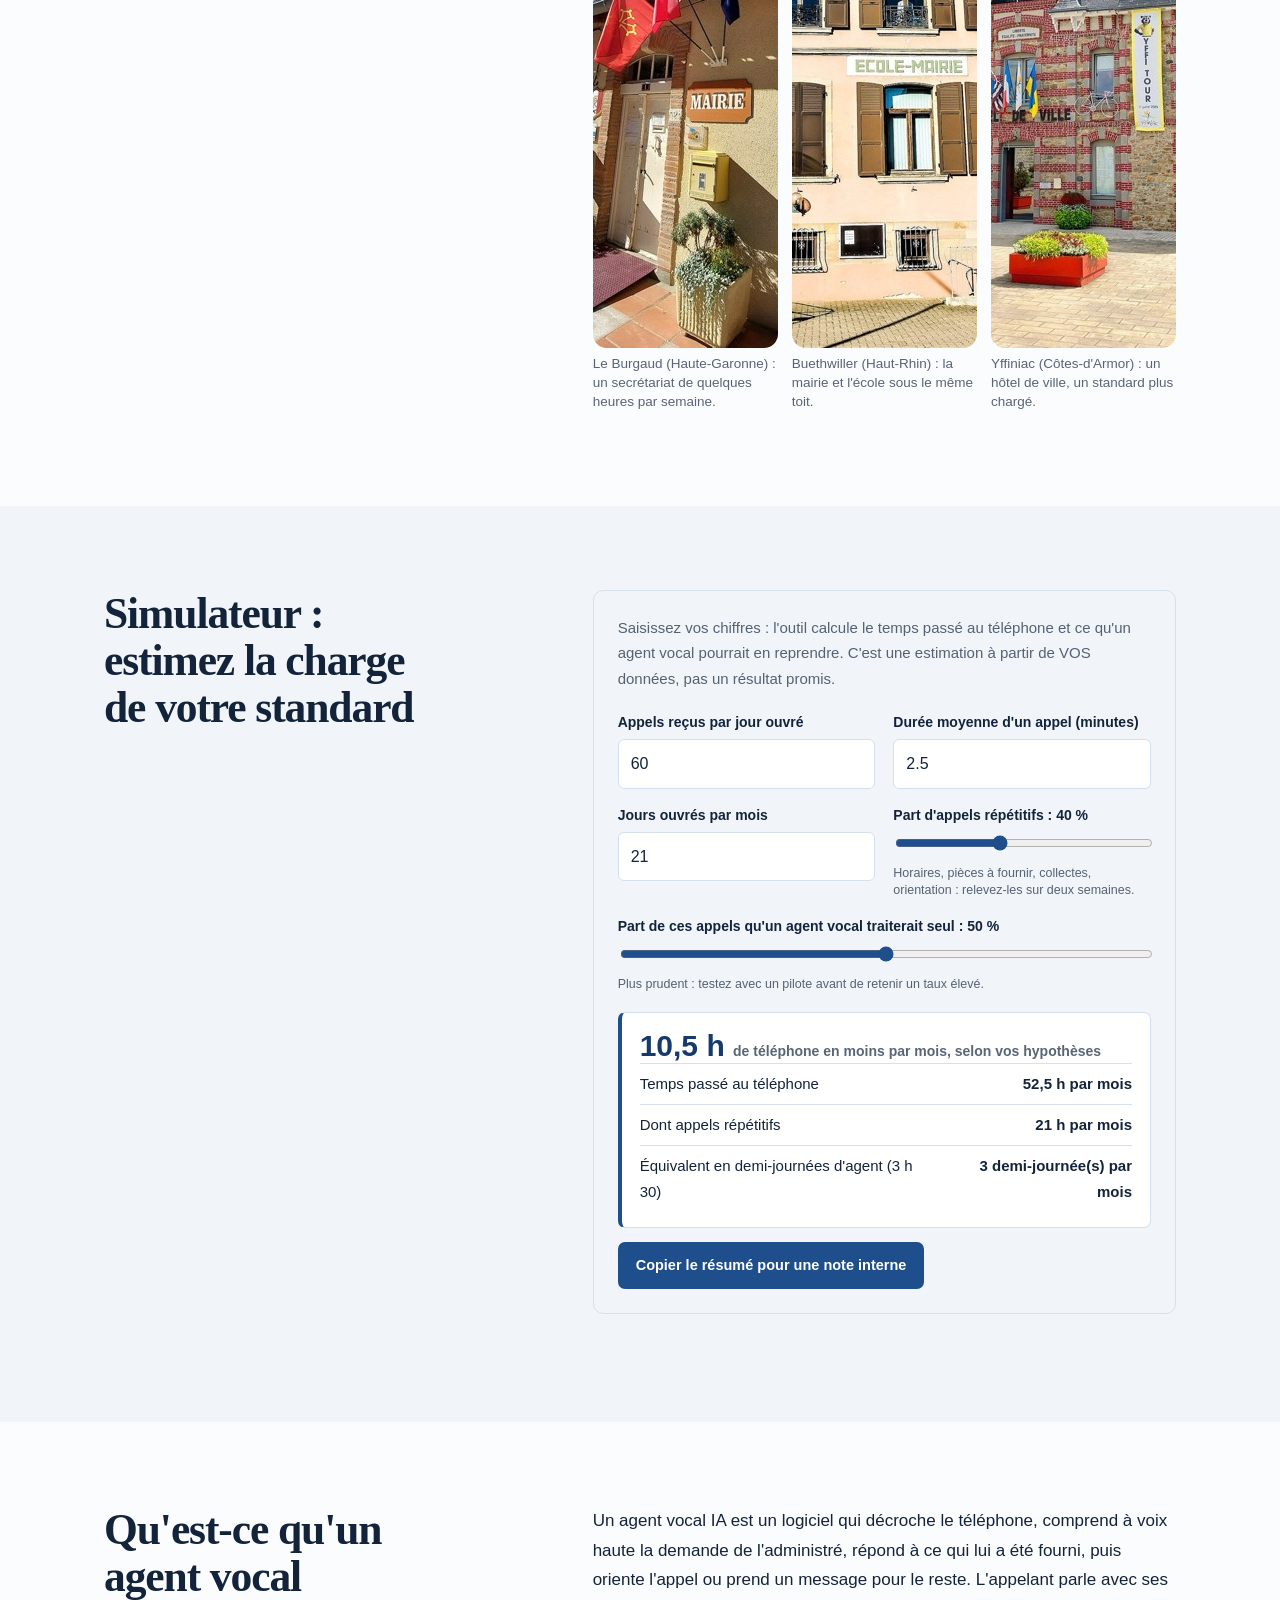
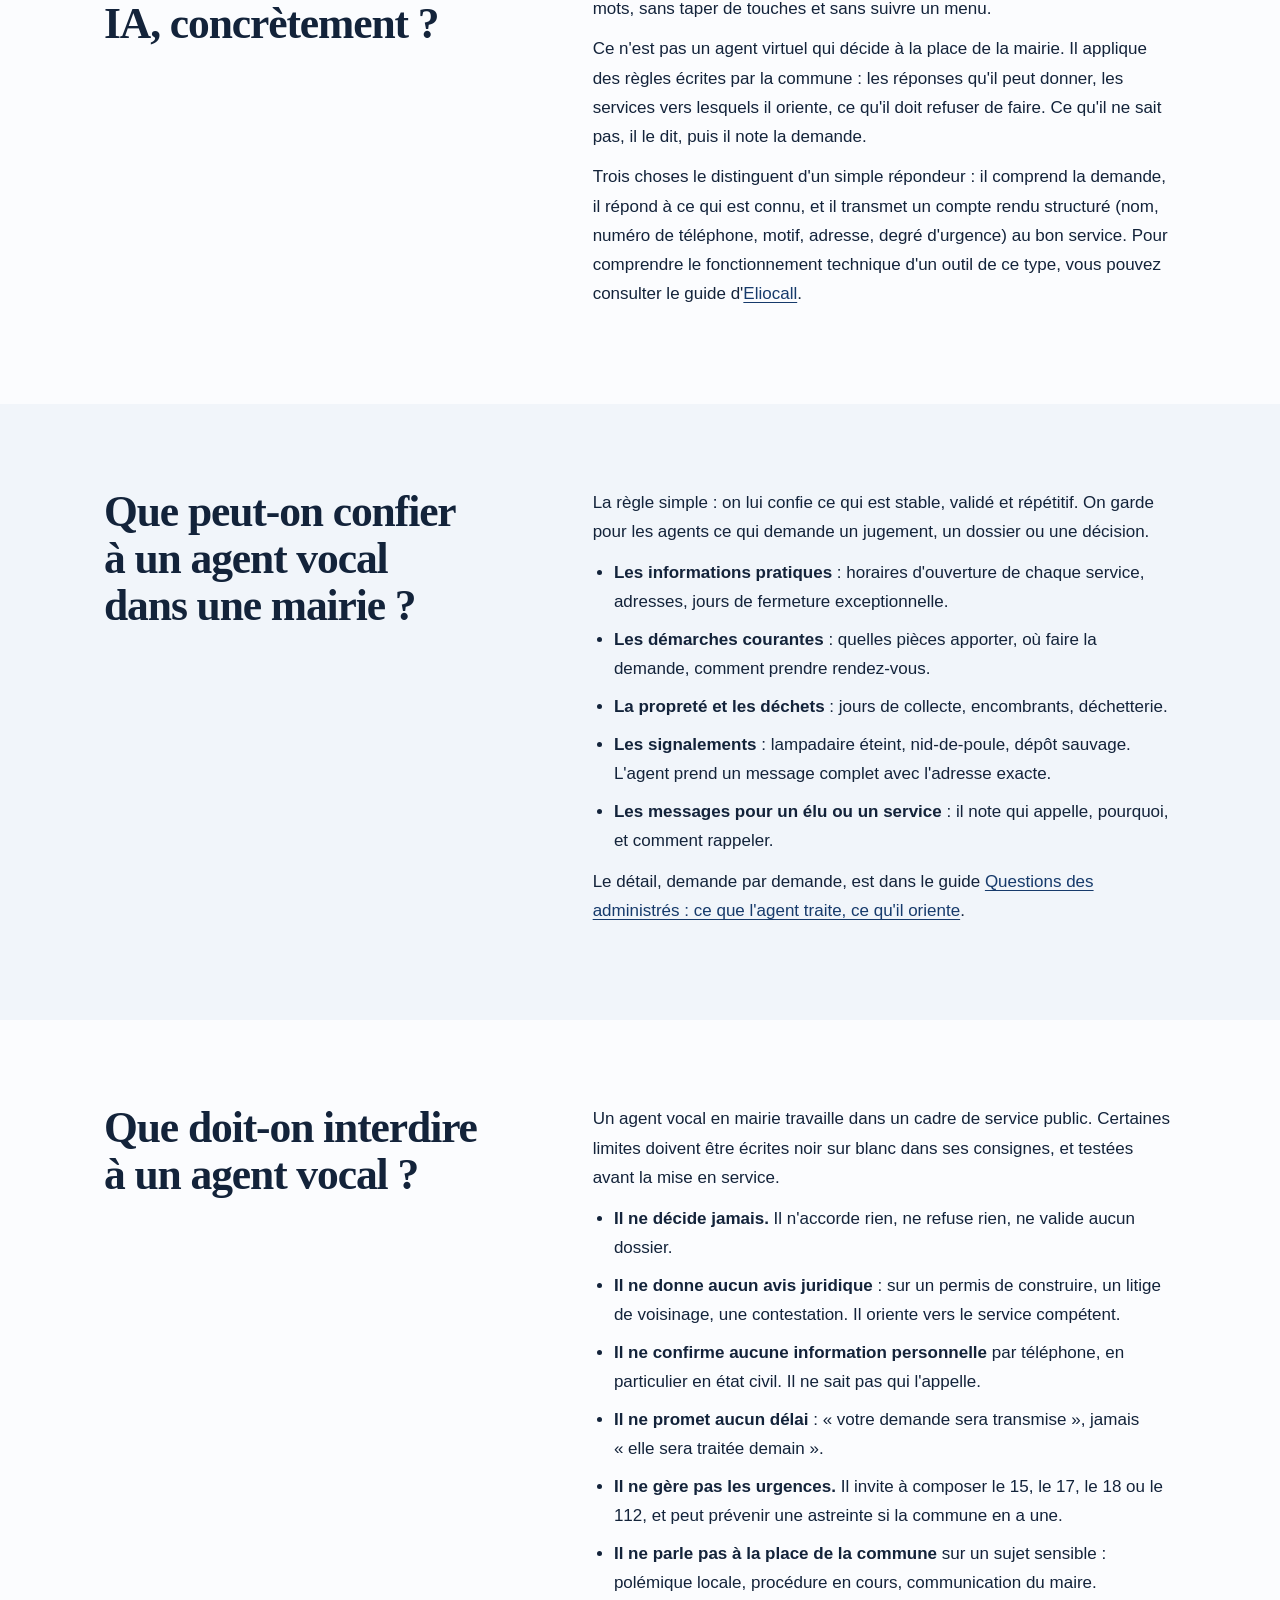
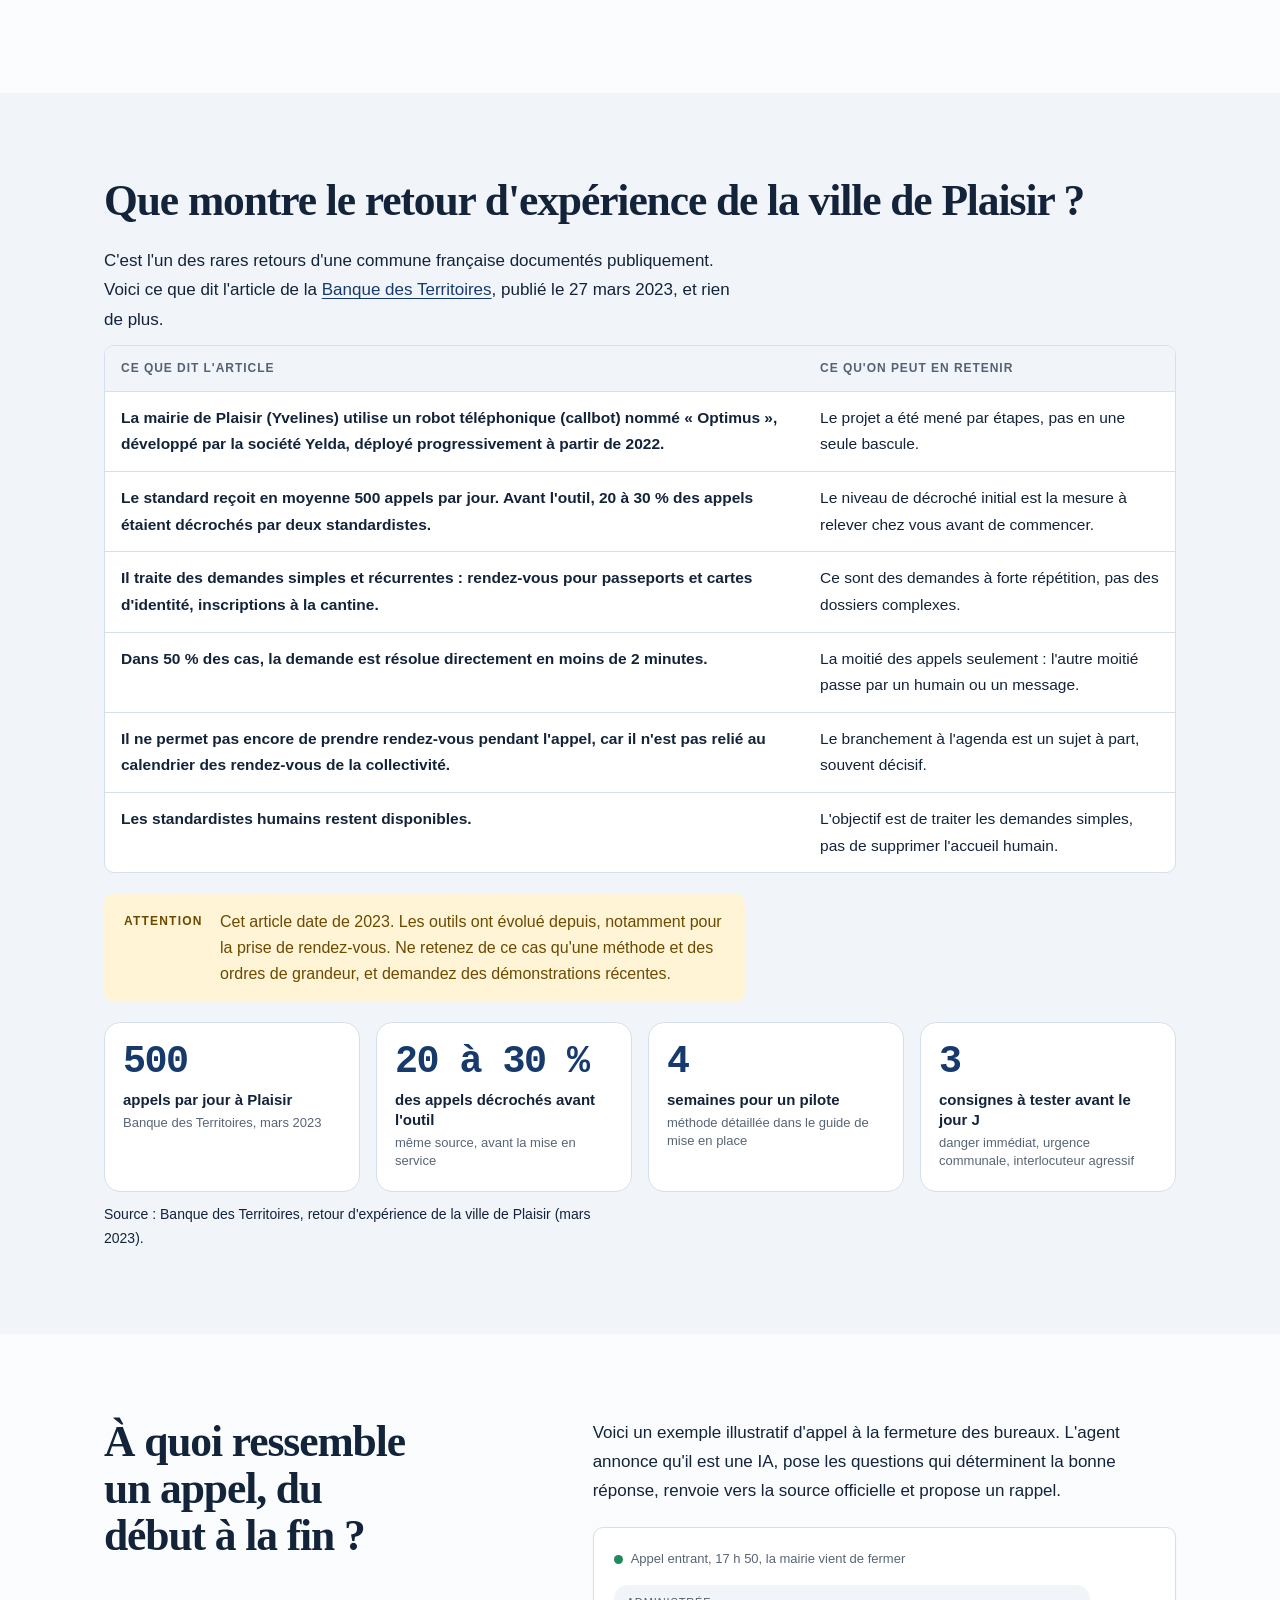
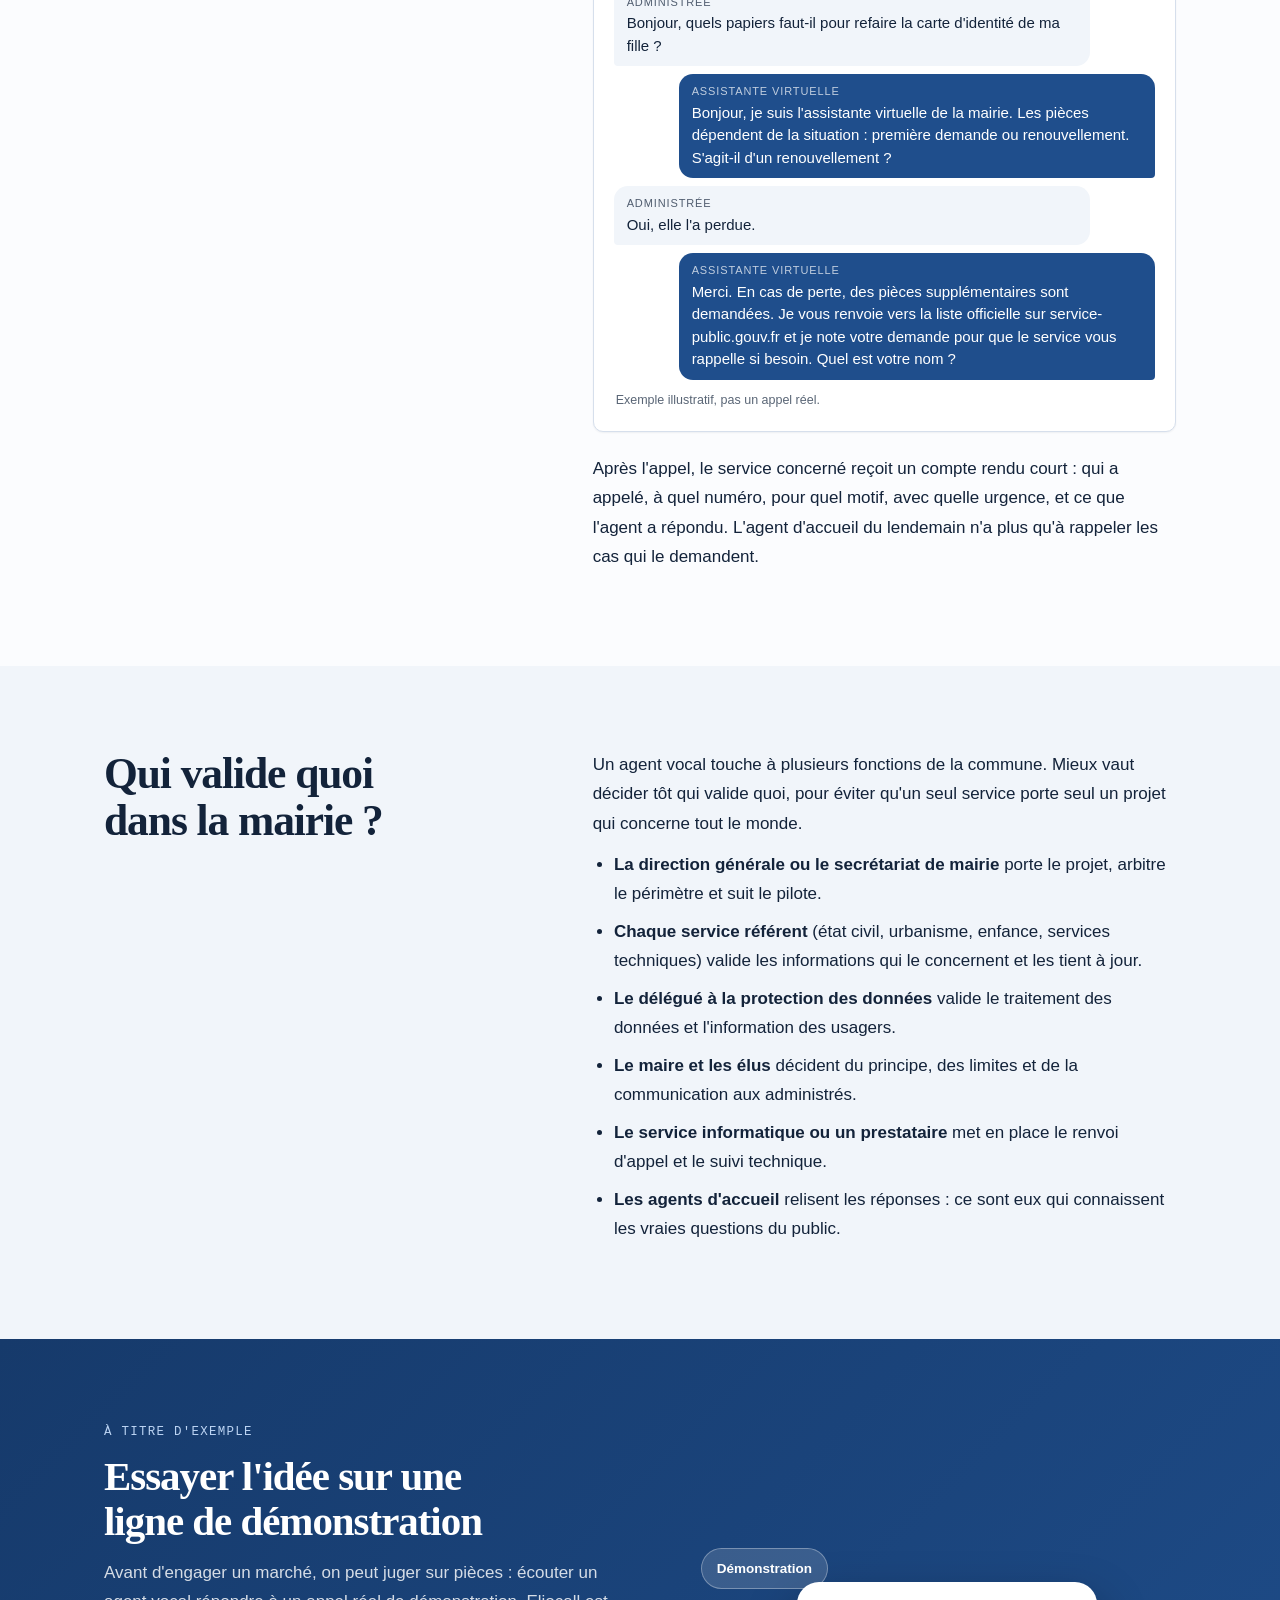
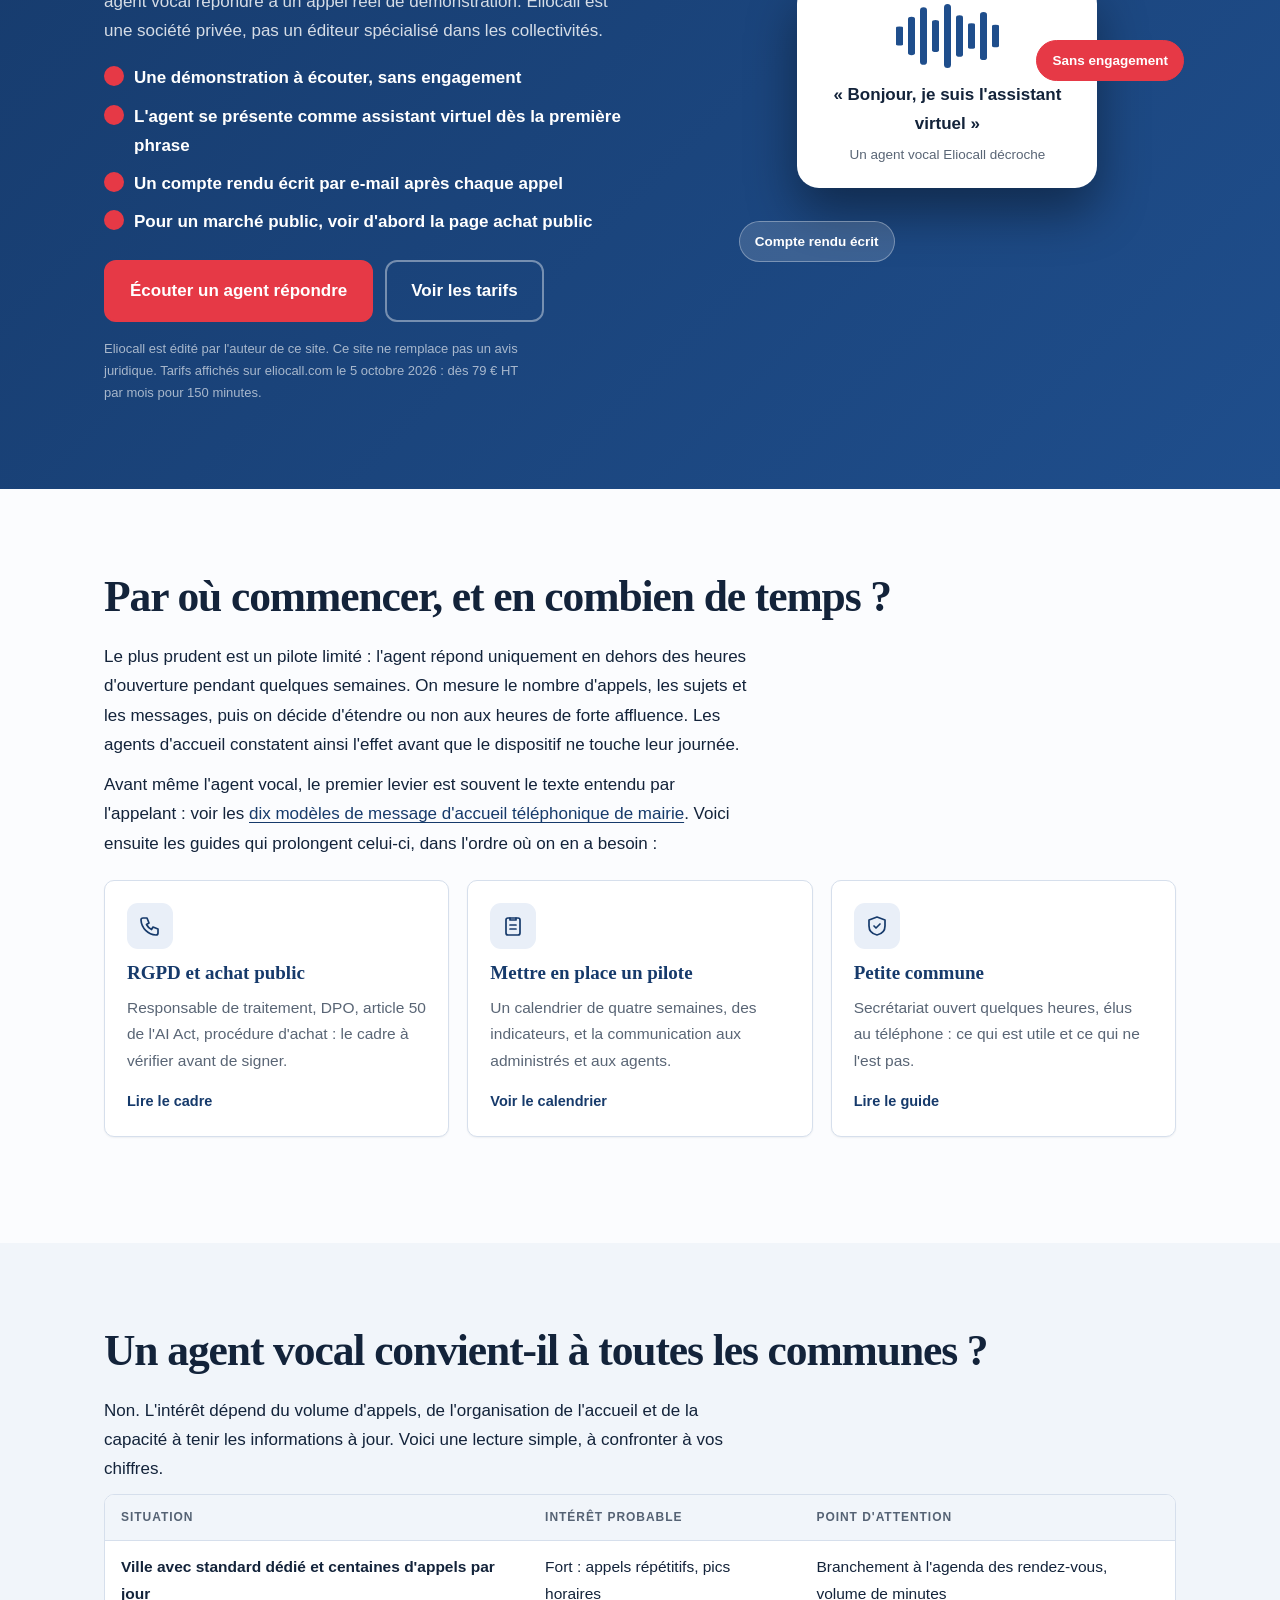
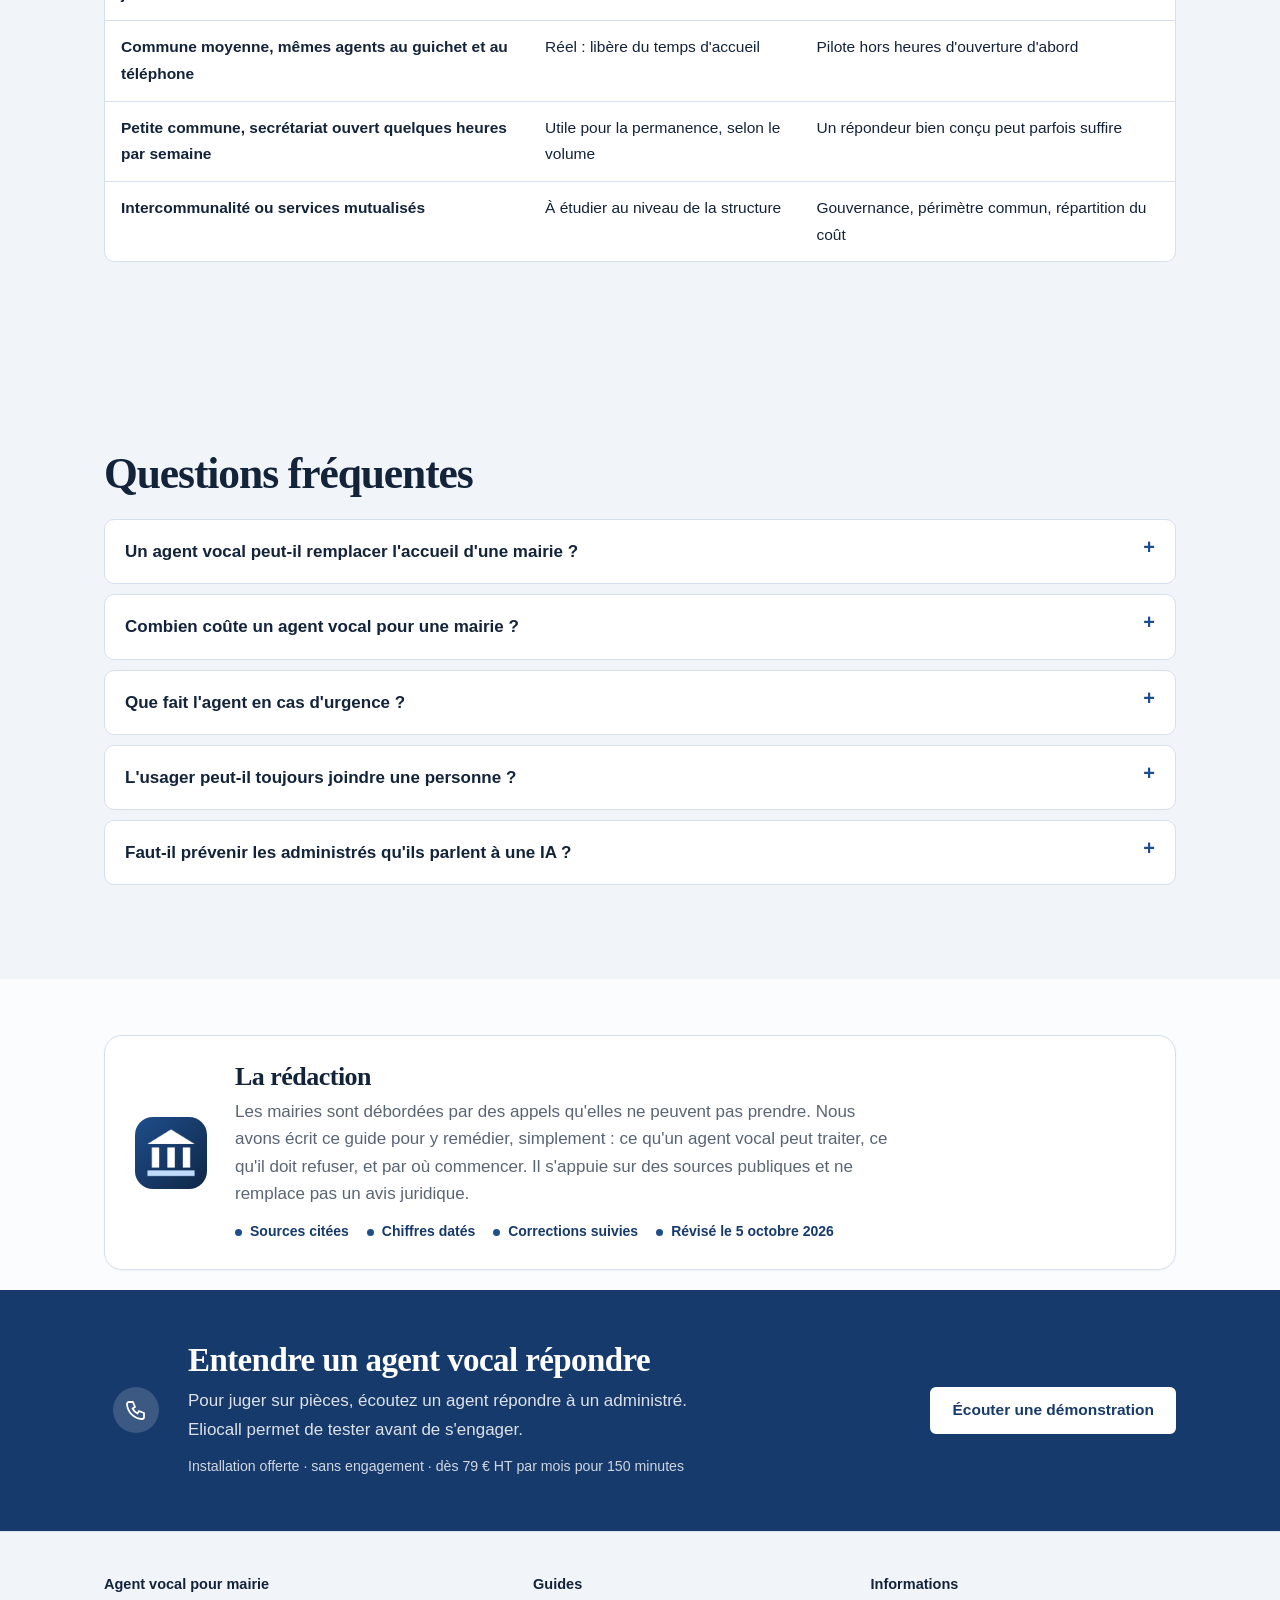
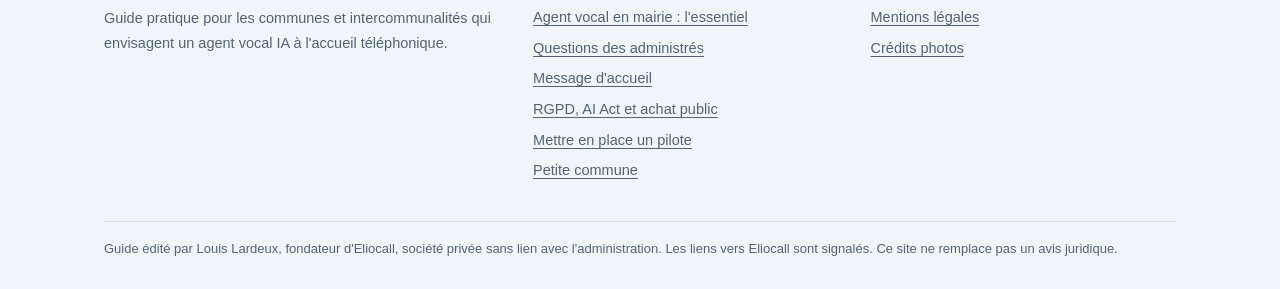
==== commit f38cd218: "SEO 31/10 : nouvelle page « message d accueil téléphonique de mairie : 10 modèles », liens depuis l " ====
--- a/index.html
+++ b/index.html
@@ -26,16 +26,16 @@
 
 <meta http-equiv="Content-Security-Policy" content="default-src 'self'; script-src 'self' 'unsafe-inline'; style-src 'self' 'unsafe-inline'; img-src 'self' data:; base-uri 'self'; form-action 'none'">
 <meta name="referrer" content="strict-origin-when-cross-origin">
-<script type="application/ld+json">{"@context": "https://schema.org", "@graph": [{"@type": "BreadcrumbList", "itemListElement": [{"@type": "ListItem", "position": 1, "name": "Accueil", "item": "https://agent-ia-vocal-pour-mairie.fr/"}]}, {"@type": "Article", "headline": "Agent vocal IA pour une mairie : ce qu'il fait, ce qu'il ne fait pas", "description": "Ce qu'un agent vocal IA traite à l'accueil téléphonique d'une mairie, ce qu'il doit refuser, un retour d'expérience et par où commencer.", "inLanguage": "fr-FR", "datePublished": "2026-10-05", "dateModified": "2026-10-26", "mainEntityOfPage": "https://agent-ia-vocal-pour-mairie.fr/", "author": {"@type": "Organization", "name": "Agent vocal pour mairie", "url": "https://agent-ia-vocal-pour-mairie.fr"}, "publisher": {"@type": "Organization", "name": "Agent vocal pour mairie", "url": "https://agent-ia-vocal-pour-mairie.fr"}}, {"@type": "FAQPage", "mainEntity": [{"@type": "Question", "name": "Un agent vocal peut-il remplacer l'accueil d'une mairie ?", "acceptedAnswer": {"@type": "Answer", "text": "Non, et ce n'est pas l'objectif. Il absorbe les appels répétitifs (horaires, pièces à fournir, collectes) et prend un message complet pour le reste. Les agents traitent ensuite les dossiers qui demandent de l'humain. Le retour d'expérience de la ville de Plaisir va dans ce sens : les standardistes humains restent disponibles."}}, {"@type": "Question", "name": "Combien coûte un agent vocal pour une mairie ?", "acceptedAnswer": {"@type": "Answer", "text": "Cela dépend du nombre de minutes d'appel, du nombre de numéros et des raccordements (agenda, outils métier). Demandez le prix de l'abonnement, le nombre de minutes incluses, le prix de la minute au-delà et les frais de mise en place. Calculez ensuite sur vos propres volumes. La page sur l'achat public explique comment cadrer cette dépense."}}, {"@type": "Question", "name": "Que fait l'agent en cas d'urgence ?", "acceptedAnswer": {"@type": "Answer", "text": "Il ne gère pas les urgences. Il invite l'appelant à composer le 15, le 17, le 18 ou le 112, et peut prévenir un astreignant si la commune l'a prévu. Ce comportement doit être testé avant la mise en service."}}, {"@type": "Question", "name": "L'usager peut-il toujours joindre une personne ?", "acceptedAnswer": {"@type": "Answer", "text": "C'est une bonne pratique de le prévoir : un accès vers un agent aux heures d'ouverture, ou un message avec rappel, évite que l'agent vocal devienne un mur. C'est aussi ce qui rassure les administrés les moins à l'aise avec le numérique."}}, {"@type": "Question", "name": "Faut-il prévenir les administrés qu'ils parlent à une IA ?", "acceptedAnswer": {"@type": "Answer", "text": "Oui. L'article 50 du règlement européen sur l'IA impose d'informer la personne qu'elle interagit avec une IA, sauf si c'est évident. L'agent doit le dire dès sa première phrase. Le détail est dans le guide RGPD et achat public."}}]}, {"@type": "WebSite", "@id": "https://agent-ia-vocal-pour-mairie.fr/#site", "name": "Agent vocal pour mairie", "url": "https://agent-ia-vocal-pour-mairie.fr/", "inLanguage": "fr-FR"}, {"@type": "Organization", "@id": "https://agent-ia-vocal-pour-mairie.fr/#org", "name": "Agent vocal pour mairie", "url": "https://agent-ia-vocal-pour-mairie.fr/", "logo": {"@type": "ImageObject", "url": "https://agent-ia-vocal-pour-mairie.fr/icon-192.png", "width": 192, "height": 192}}]}</script>
+<script type="application/ld+json">{"@context": "https://schema.org", "@graph": [{"@type": "BreadcrumbList", "itemListElement": [{"@type": "ListItem", "position": 1, "name": "Accueil", "item": "https://agent-ia-vocal-pour-mairie.fr/"}]}, {"@type": "Article", "headline": "Agent vocal IA pour une mairie : ce qu'il fait, ce qu'il ne fait pas", "description": "Ce qu'un agent vocal IA traite à l'accueil téléphonique d'une mairie, ce qu'il doit refuser, un retour d'expérience et par où commencer.", "inLanguage": "fr-FR", "datePublished": "2026-10-05", "dateModified": "2026-10-31", "mainEntityOfPage": "https://agent-ia-vocal-pour-mairie.fr/", "author": {"@type": "Organization", "name": "Agent vocal pour mairie", "url": "https://agent-ia-vocal-pour-mairie.fr"}, "publisher": {"@type": "Organization", "name": "Agent vocal pour mairie", "url": "https://agent-ia-vocal-pour-mairie.fr"}}, {"@type": "FAQPage", "mainEntity": [{"@type": "Question", "name": "Un agent vocal peut-il remplacer l'accueil d'une mairie ?", "acceptedAnswer": {"@type": "Answer", "text": "Non, et ce n'est pas l'objectif. Il absorbe les appels répétitifs (horaires, pièces à fournir, collectes) et prend un message complet pour le reste. Les agents traitent ensuite les dossiers qui demandent de l'humain. Le retour d'expérience de la ville de Plaisir va dans ce sens : les standardistes humains restent disponibles."}}, {"@type": "Question", "name": "Combien coûte un agent vocal pour une mairie ?", "acceptedAnswer": {"@type": "Answer", "text": "Cela dépend du nombre de minutes d'appel, du nombre de numéros et des raccordements (agenda, outils métier). Demandez le prix de l'abonnement, le nombre de minutes incluses, le prix de la minute au-delà et les frais de mise en place. Calculez ensuite sur vos propres volumes. La page sur l'achat public explique comment cadrer cette dépense."}}, {"@type": "Question", "name": "Que fait l'agent en cas d'urgence ?", "acceptedAnswer": {"@type": "Answer", "text": "Il ne gère pas les urgences. Il invite l'appelant à composer le 15, le 17, le 18 ou le 112, et peut prévenir un astreignant si la commune l'a prévu. Ce comportement doit être testé avant la mise en service."}}, {"@type": "Question", "name": "L'usager peut-il toujours joindre une personne ?", "acceptedAnswer": {"@type": "Answer", "text": "C'est une bonne pratique de le prévoir : un accès vers un agent aux heures d'ouverture, ou un message avec rappel, évite que l'agent vocal devienne un mur. C'est aussi ce qui rassure les administrés les moins à l'aise avec le numérique."}}, {"@type": "Question", "name": "Faut-il prévenir les administrés qu'ils parlent à une IA ?", "acceptedAnswer": {"@type": "Answer", "text": "Oui. L'article 50 du règlement européen sur l'IA impose d'informer la personne qu'elle interagit avec une IA, sauf si c'est évident. L'agent doit le dire dès sa première phrase. Le détail est dans le guide RGPD et achat public."}}]}, {"@type": "WebSite", "@id": "https://agent-ia-vocal-pour-mairie.fr/#site", "name": "Agent vocal pour mairie", "url": "https://agent-ia-vocal-pour-mairie.fr/", "inLanguage": "fr-FR"}, {"@type": "Organization", "@id": "https://agent-ia-vocal-pour-mairie.fr/#org", "name": "Agent vocal pour mairie", "url": "https://agent-ia-vocal-pour-mairie.fr/", "logo": {"@type": "ImageObject", "url": "https://agent-ia-vocal-pour-mairie.fr/icon-192.png", "width": 192, "height": 192}}]}</script>
 <link rel="stylesheet" href="/style.css">
 <script>(function(){var d=document.documentElement;if(window.matchMedia&&matchMedia("(prefers-reduced-motion: reduce)").matches)return;d.classList.add("m-js");setTimeout(function(){if(!window.__rvok)d.classList.add("m-show")},3500)})();</script>
 </head>
 <body>
 <a class="m-skip" href="#contenu">Aller au contenu</a>
 <div class="m-rdp" id="rdp" aria-hidden="true"><i></i></div>
-<header class="m-top"><div class="m-wrap"><a class="m-brand" href="/">Agent vocal <span>pour mairie</span></a><nav class="m-nav" aria-label="Navigation"><a href="/questions-des-administres/">Questions des administrés</a><a href="/rgpd-achat-public/">RGPD et achat public</a><a href="/mise-en-place-pilote/">Mise en place</a><a href="/petite-commune/">Petite commune</a></nav><a class="m-btn m-small" href="https://eliocall.com/?utm_source=agent-ia-vocal-pour-mairie&amp;utm_medium=guide&amp;utm_campaign=header" rel="nofollow sponsored noopener">Démonstration</a></div></header>
+<header class="m-top"><div class="m-wrap"><a class="m-brand" href="/">Agent vocal <span>pour mairie</span></a><nav class="m-nav" aria-label="Navigation"><a href="/questions-des-administres/">Questions des administrés</a><a href="/message-d-accueil-telephonique-mairie/">Message d'accueil</a><a href="/rgpd-achat-public/">RGPD et achat public</a><a href="/mise-en-place-pilote/">Mise en place</a><a href="/petite-commune/">Petite commune</a></nav><a class="m-btn m-small" href="https://eliocall.com/?utm_source=agent-ia-vocal-pour-mairie&amp;utm_medium=guide&amp;utm_campaign=header" rel="nofollow sponsored noopener">Démonstration</a></div></header>
 <main id="contenu">
-<section class="m-hp" data-ap><img class="m-hpi" src="/img/mairie-vineuil.jpg" alt="Mairie de Vineuil-Saint-Firmin, dans l'Oise, avec son horloge et sa grille" width="1400" height="1050" loading="eager" decoding="async" fetchpriority="high"><div class="m-wrap"><div><div class="m-hk">Guide pour les collectivités</div><h1>Agent vocal IA pour une mairie&nbsp;: ce qu'il fait, ce qu'il ne fait pas</h1><p class="m-hl">Le téléphone d'une mairie est saturé par des questions répétitives. Un agent vocal peut les absorber, à condition de savoir précisément ce qu'on lui confie et ce qu'on lui interdit.</p><div class="m-hacts"><a class="m-hb1" href="#demo">Écouter un appel de mairie</a><a class="m-hb2" href="https://eliocall.com/?utm_source=agent-ia-vocal-pour-mairie&amp;utm_medium=guide&amp;utm_campaign=hero-ecouter#hero-form" rel="nofollow sponsored noopener">Écouter un agent en démonstration</a></div><p class="m-hsub">Ou <a href="#pourquoi-le-standard-d-une-mairie-sature">lisez d'abord pourquoi le standard sature</a>. Démonstration sur eliocall.com.</p><div class="m-htr"><span>Mis à jour le 26 octobre 2026</span><span>Sources citées</span><span>Outils gratuits</span></div></div><div class="m-hcall" aria-hidden="true"><div class="m-ht"><span>Appel entrant</span><b>12:40</b></div><p class="m-hm m-a">Bonjour, vous êtes bien à la mairie. Je suis l'assistant virtuel. Comment puis-je vous aider&nbsp;?</p><p class="m-hm m-u">L'état civil est ouvert jusqu'à quelle heure&nbsp;?</p><p class="m-hm m-a">Du lundi au vendredi, de 9 h à 12 h. Souhaitez-vous un rappel&nbsp;?</p><div class="m-hd"><i></i>Compte rendu transmis au secrétariat</div></div></div><div class="m-hwave" aria-hidden="true"><svg viewBox="0 0 1440 54" preserveAspectRatio="none"><path d="M0 34 Q180 8 360 30 T720 30 T1080 30 T1440 26 V54 H0Z" fill="var(--bg)" opacity=".5"/><path d="M0 42 Q240 18 480 40 T960 38 T1440 36 V54 H0Z" fill="var(--bg)"/></svg></div></section>
+<section class="m-hp" data-ap><img class="m-hpi" src="/img/mairie-vineuil.jpg" alt="Mairie de Vineuil-Saint-Firmin, dans l'Oise, avec son horloge et sa grille" width="1400" height="1050" loading="eager" decoding="async" fetchpriority="high"><div class="m-wrap"><div><div class="m-hk">Guide pour les collectivités</div><h1>Agent vocal IA pour une mairie&nbsp;: ce qu'il fait, ce qu'il ne fait pas</h1><p class="m-hl">Le téléphone d'une mairie est saturé par des questions répétitives. Un agent vocal peut les absorber, à condition de savoir précisément ce qu'on lui confie et ce qu'on lui interdit.</p><div class="m-hacts"><a class="m-hb1" href="#demo">Écouter un appel de mairie</a><a class="m-hb2" href="https://eliocall.com/?utm_source=agent-ia-vocal-pour-mairie&amp;utm_medium=guide&amp;utm_campaign=hero-ecouter#hero-form" rel="nofollow sponsored noopener">Écouter un agent en démonstration</a></div><p class="m-hsub">Ou <a href="#pourquoi-le-standard-d-une-mairie-sature">lisez d'abord pourquoi le standard sature</a>. Démonstration sur eliocall.com.</p><div class="m-htr"><span>Mis à jour le 31 octobre 2026</span><span>Sources citées</span><span>Outils gratuits</span></div></div><div class="m-hcall" aria-hidden="true"><div class="m-ht"><span>Appel entrant</span><b>12:40</b></div><p class="m-hm m-a">Bonjour, vous êtes bien à la mairie. Je suis l'assistant virtuel. Comment puis-je vous aider&nbsp;?</p><p class="m-hm m-u">L'état civil est ouvert jusqu'à quelle heure&nbsp;?</p><p class="m-hm m-a">Du lundi au vendredi, de 9 h à 12 h. Souhaitez-vous un rappel&nbsp;?</p><div class="m-hd"><i></i>Compte rendu transmis au secrétariat</div></div></div><div class="m-hwave" aria-hidden="true"><svg viewBox="0 0 1440 54" preserveAspectRatio="none"><path d="M0 34 Q180 8 360 30 T720 30 T1080 30 T1440 26 V54 H0Z" fill="var(--bg)" opacity=".5"/><path d="M0 42 Q240 18 480 40 T960 38 T1440 36 V54 H0Z" fill="var(--bg)"/></svg></div></section>
 <div class="m-lm" data-ap><p>Ce que demandent les administrés</p><div class="m-lmt"><span>«&nbsp;Quels sont les horaires de l'état civil&nbsp;?&nbsp;»</span><span>«&nbsp;Il y a un lampadaire éteint dans ma rue&nbsp;»</span><span>«&nbsp;Où en est ma carte d'identité&nbsp;?&nbsp;»</span><span>«&nbsp;Comment réserver la salle des fêtes&nbsp;?&nbsp;»</span><span>«&nbsp;Quels papiers pour un acte de naissance&nbsp;?&nbsp;»</span><span>«&nbsp;Quand passe le ramassage des encombrants&nbsp;?&nbsp;»</span><span>«&nbsp;Je voudrais parler à Monsieur le maire&nbsp;»</span><span>«&nbsp;Un arbre est tombé sur la route&nbsp;»</span><span aria-hidden="true">«&nbsp;Quels sont les horaires de l'état civil&nbsp;?&nbsp;»</span><span aria-hidden="true">«&nbsp;Il y a un lampadaire éteint dans ma rue&nbsp;»</span><span aria-hidden="true">«&nbsp;Où en est ma carte d'identité&nbsp;?&nbsp;»</span><span aria-hidden="true">«&nbsp;Comment réserver la salle des fêtes&nbsp;?&nbsp;»</span><span aria-hidden="true">«&nbsp;Quels papiers pour un acte de naissance&nbsp;?&nbsp;»</span><span aria-hidden="true">«&nbsp;Quand passe le ramassage des encombrants&nbsp;?&nbsp;»</span><span aria-hidden="true">«&nbsp;Je voudrais parler à Monsieur le maire&nbsp;»</span><span aria-hidden="true">«&nbsp;Un arbre est tombé sur la route&nbsp;»</span></div></div>
 <section id="demo" class="m-ld m-rv"><div class="m-wrap">
 <div>
@@ -173,14 +173,14 @@
 </div></section>
 <section id="par-ou-commencer-et-en-combien-de-temps" class="m-ls m-rv m-lsfull"><div class="m-wrap m-lsw"><h2>Par où commencer, et en combien de temps&nbsp;?</h2><div class="m-lsb">
 <p>Le plus prudent est un pilote limité&nbsp;: l'agent répond uniquement en dehors des heures d'ouverture pendant quelques semaines. On mesure le nombre d'appels, les sujets et les messages, puis on décide d'étendre ou non aux heures de forte affluence. Les agents d'accueil constatent ainsi l'effet avant que le dispositif ne touche leur journée.</p>
-<p>Voici les guides qui prolongent celui-ci, dans l'ordre où on en a besoin&nbsp;:</p>
+<p>Avant même l'agent vocal, le premier levier est souvent le texte entendu par l'appelant&nbsp;: voir les <a href="/message-d-accueil-telephonique-mairie/" rel="noopener">dix modèles de message d'accueil téléphonique de mairie</a>. Voici ensuite les guides qui prolongent celui-ci, dans l'ordre où on en a besoin&nbsp;:</p>
 <div class="m-cards m-cols3"><a class="m-card" href="/rgpd-achat-public/"><span class="m-ico" aria-hidden="true"><svg viewBox="0 0 24 24" width="24" height="24" fill="none" stroke="currentColor" stroke-width="1.7" stroke-linecap="round" stroke-linejoin="round"><path d="M5 4h4l2 5-2.5 1.5a11 11 0 0 0 5 5L15 13l5 2v4a2 2 0 0 1-2 2A16 16 0 0 1 3 6a2 2 0 0 1 2-2z"/></svg></span><h3>RGPD et achat public</h3><p>Responsable de traitement, DPO, article 50 de l'AI Act, procédure d'achat&nbsp;: le cadre à vérifier avant de signer.</p><span class="m-more">Lire le cadre</span></a><a class="m-card" href="/mise-en-place-pilote/"><span class="m-ico" aria-hidden="true"><svg viewBox="0 0 24 24" width="24" height="24" fill="none" stroke="currentColor" stroke-width="1.7" stroke-linecap="round" stroke-linejoin="round"><rect x="5" y="4" width="14" height="17" rx="2"/><path d="M9 4v2h6V4M9 11h6M9 15h6"/></svg></span><h3>Mettre en place un pilote</h3><p>Un calendrier de quatre semaines, des indicateurs, et la communication aux administrés et aux agents.</p><span class="m-more">Voir le calendrier</span></a><a class="m-card" href="/petite-commune/"><span class="m-ico" aria-hidden="true"><svg viewBox="0 0 24 24" width="24" height="24" fill="none" stroke="currentColor" stroke-width="1.7" stroke-linecap="round" stroke-linejoin="round"><path d="M12 3l8 3v6c0 5-3.5 8-8 9-4.5-1-8-4-8-9V6z"/><path d="M9 12l2 2 4-4"/></svg></span><h3>Petite commune</h3><p>Secrétariat ouvert quelques heures, élus au téléphone&nbsp;: ce qui est utile et ce qui ne l'est pas.</p><span class="m-more">Lire le guide</span></a></div></div></div></section><section id="un-agent-vocal-convient-il-a-toutes-les-communes" class="m-ls m-rv m-lsalt m-lsfull"><div class="m-wrap m-lsw"><h2>Un agent vocal convient-il à toutes les communes&nbsp;?</h2><div class="m-lsb">
 <p>Non. L'intérêt dépend du volume d'appels, de l'organisation de l'accueil et de la capacité à tenir les informations à jour. Voici une lecture simple, à confronter à vos chiffres.</p>
 <div class="m-tablewrap"><table><tr><th>Situation</th><th>Intérêt probable</th><th>Point d'attention</th></tr><tr><td>Ville avec standard dédié et centaines d'appels par jour</td><td>Fort&nbsp;: appels répétitifs, pics horaires</td><td>Branchement à l'agenda des rendez-vous, volume de minutes</td></tr><tr><td>Commune moyenne, mêmes agents au guichet et au téléphone</td><td>Réel&nbsp;: libère du temps d'accueil</td><td>Pilote hors heures d'ouverture d'abord</td></tr><tr><td>Petite commune, secrétariat ouvert quelques heures par semaine</td><td>Utile pour la permanence, selon le volume</td><td>Un répondeur bien conçu peut parfois suffire</td></tr><tr><td>Intercommunalité ou services mutualisés</td><td>À étudier au niveau de la structure</td><td>Gouvernance, périmètre commun, répartition du coût</td></tr></table></div></div></div></section><section id="questions" class="m-ls m-rv m-lsfull m-lsalt"><div class="m-wrap m-lsw"><h2>Questions fréquentes</h2><div class="m-lsb"><details><summary>Un agent vocal peut-il remplacer l'accueil d'une mairie&nbsp;?</summary><p>Non, et ce n'est pas l'objectif. Il absorbe les appels répétitifs (horaires, pièces à fournir, collectes) et prend un message complet pour le reste. Les agents traitent ensuite les dossiers qui demandent de l'humain. Le retour d'expérience de la ville de Plaisir va dans ce sens&nbsp;: les standardistes humains restent disponibles.</p></details><details><summary>Combien coûte un agent vocal pour une mairie&nbsp;?</summary><p>Cela dépend du nombre de minutes d'appel, du nombre de numéros et des raccordements (agenda, outils métier). Demandez le prix de l'abonnement, le nombre de minutes incluses, le prix de la minute au-delà et les frais de mise en place. Calculez ensuite sur vos propres volumes. La page sur l'achat public explique comment cadrer cette dépense.</p></details><details><summary>Que fait l'agent en cas d'urgence&nbsp;?</summary><p>Il ne gère pas les urgences. Il invite l'appelant à composer le 15, le 17, le 18 ou le 112, et peut prévenir un astreignant si la commune l'a prévu. Ce comportement doit être testé avant la mise en service.</p></details><details><summary>L'usager peut-il toujours joindre une personne&nbsp;?</summary><p>C'est une bonne pratique de le prévoir&nbsp;: un accès vers un agent aux heures d'ouverture, ou un message avec rappel, évite que l'agent vocal devienne un mur. C'est aussi ce qui rassure les administrés les moins à l'aise avec le numérique.</p></details><details><summary>Faut-il prévenir les administrés qu'ils parlent à une IA&nbsp;?</summary><p>Oui. L'article 50 du règlement européen sur l'IA impose d'informer la personne qu'elle interagit avec une IA, sauf si c'est évident. L'agent doit le dire dès sa première phrase. Le détail est dans le guide RGPD et achat public.</p></details></div></div></section>
 <section class="m-rdn" id="redaction"><div class="m-wrap"><div class="m-rdc"><img class="m-rdm" src="/icon-192.png" alt="" width="72" height="72" loading="lazy" decoding="async"><div><h2>La rédaction</h2><p>Les mairies sont débordées par des appels qu'elles ne peuvent pas prendre. Nous avons écrit ce guide pour y remédier, simplement&nbsp;: ce qu'un agent vocal peut traiter, ce qu'il doit refuser, et par où commencer. Il s'appuie sur des sources publiques et ne remplace pas un avis juridique.</p><ul><li>Sources citées</li><li>Chiffres datés</li><li>Corrections suivies</li><li>Révisé le 5 octobre 2026</li></ul></div></div></div></section>
 <div class="m-band"><div class="m-wrap"><div><div class="m-rg" aria-hidden="true"><span></span><span></span><span></span><b><svg viewBox="0 0 24 24" width="24" height="24" fill="none" stroke="#fff" stroke-width="1.8" stroke-linecap="round" stroke-linejoin="round"><path d="M5 4h4l2 5-2.5 1.5a11 11 0 0 0 5 5L15 13l5 2v4a2 2 0 0 1-2 2A16 16 0 0 1 3 6a2 2 0 0 1 2-2z"/></svg></b></div><div><h2>Entendre un agent vocal répondre</h2><p>Pour juger sur pièces, écoutez un agent répondre à un administré. Eliocall permet de tester avant de s'engager.</p><small style="display:block;margin-top:10px;opacity:.8">Installation offerte · sans engagement · dès 79 € HT par mois pour 150 minutes</small></div></div><a class="m-btn" href="https://eliocall.com/?utm_source=agent-ia-vocal-pour-mairie&amp;utm_medium=guide&amp;utm_campaign=mairie-accueil" rel="nofollow sponsored noopener">Écouter une démonstration</a></div></div>
 </main>
-<footer class="m-foot"><div class="m-wrap"><div><b>Agent vocal <span>pour mairie</span></b><p>Guide pratique pour les communes et intercommunalités qui envisagent un agent vocal IA à l'accueil téléphonique.</p></div><div><b>Guides</b><ul><li><a href="/">Agent vocal en mairie&nbsp;: l'essentiel</a></li><li><a href="/questions-des-administres/">Questions des administrés</a></li><li><a href="/rgpd-achat-public/">RGPD, AI Act et achat public</a></li><li><a href="/mise-en-place-pilote/">Mettre en place un pilote</a></li><li><a href="/petite-commune/">Petite commune</a></li></ul></div><div><b>Informations</b><ul><li><a href="/mentions-legales/">Mentions légales</a></li><li><a href="/mentions-legales/#credits-photos">Crédits photos</a></li></ul></div><div class="m-small">Guide édité par Louis Lardeux, fondateur d'Eliocall, société privée sans lien avec l'administration. Les liens vers Eliocall sont signalés. Ce site ne remplace pas un avis juridique.</div></div></footer>
+<footer class="m-foot"><div class="m-wrap"><div><b>Agent vocal <span>pour mairie</span></b><p>Guide pratique pour les communes et intercommunalités qui envisagent un agent vocal IA à l'accueil téléphonique.</p></div><div><b>Guides</b><ul><li><a href="/">Agent vocal en mairie&nbsp;: l'essentiel</a></li><li><a href="/questions-des-administres/">Questions des administrés</a></li><li><a href="/message-d-accueil-telephonique-mairie/">Message d'accueil</a></li><li><a href="/rgpd-achat-public/">RGPD, AI Act et achat public</a></li><li><a href="/mise-en-place-pilote/">Mettre en place un pilote</a></li><li><a href="/petite-commune/">Petite commune</a></li></ul></div><div><b>Informations</b><ul><li><a href="/mentions-legales/">Mentions légales</a></li><li><a href="/mentions-legales/#credits-photos">Crédits photos</a></li></ul></div><div class="m-small">Guide édité par Louis Lardeux, fondateur d'Eliocall, société privée sans lien avec l'administration. Les liens vers Eliocall sont signalés. Ce site ne remplace pas un avis juridique.</div></div></footer>
 <script>(function(){var P="m-",d=document;if(window.matchMedia&&matchMedia("(prefers-reduced-motion: reduce)").matches)return;window.__rvok=1;
 var rd=d.getElementById("rdp"),bar=rd&&rd.firstElementChild,top=d.querySelector("."+P+"top"),tk=false;
 function onS(){tk=false;var h=d.documentElement,max=h.scrollHeight-h.clientHeight,y=window.pageYOffset||h.scrollTop;if(bar&&max>0)bar.style.transform="scaleX("+Math.min(1,y/max)+")";if(top){if(y>8)top.classList.add(P+"sc");else top.classList.remove(P+"sc")}}
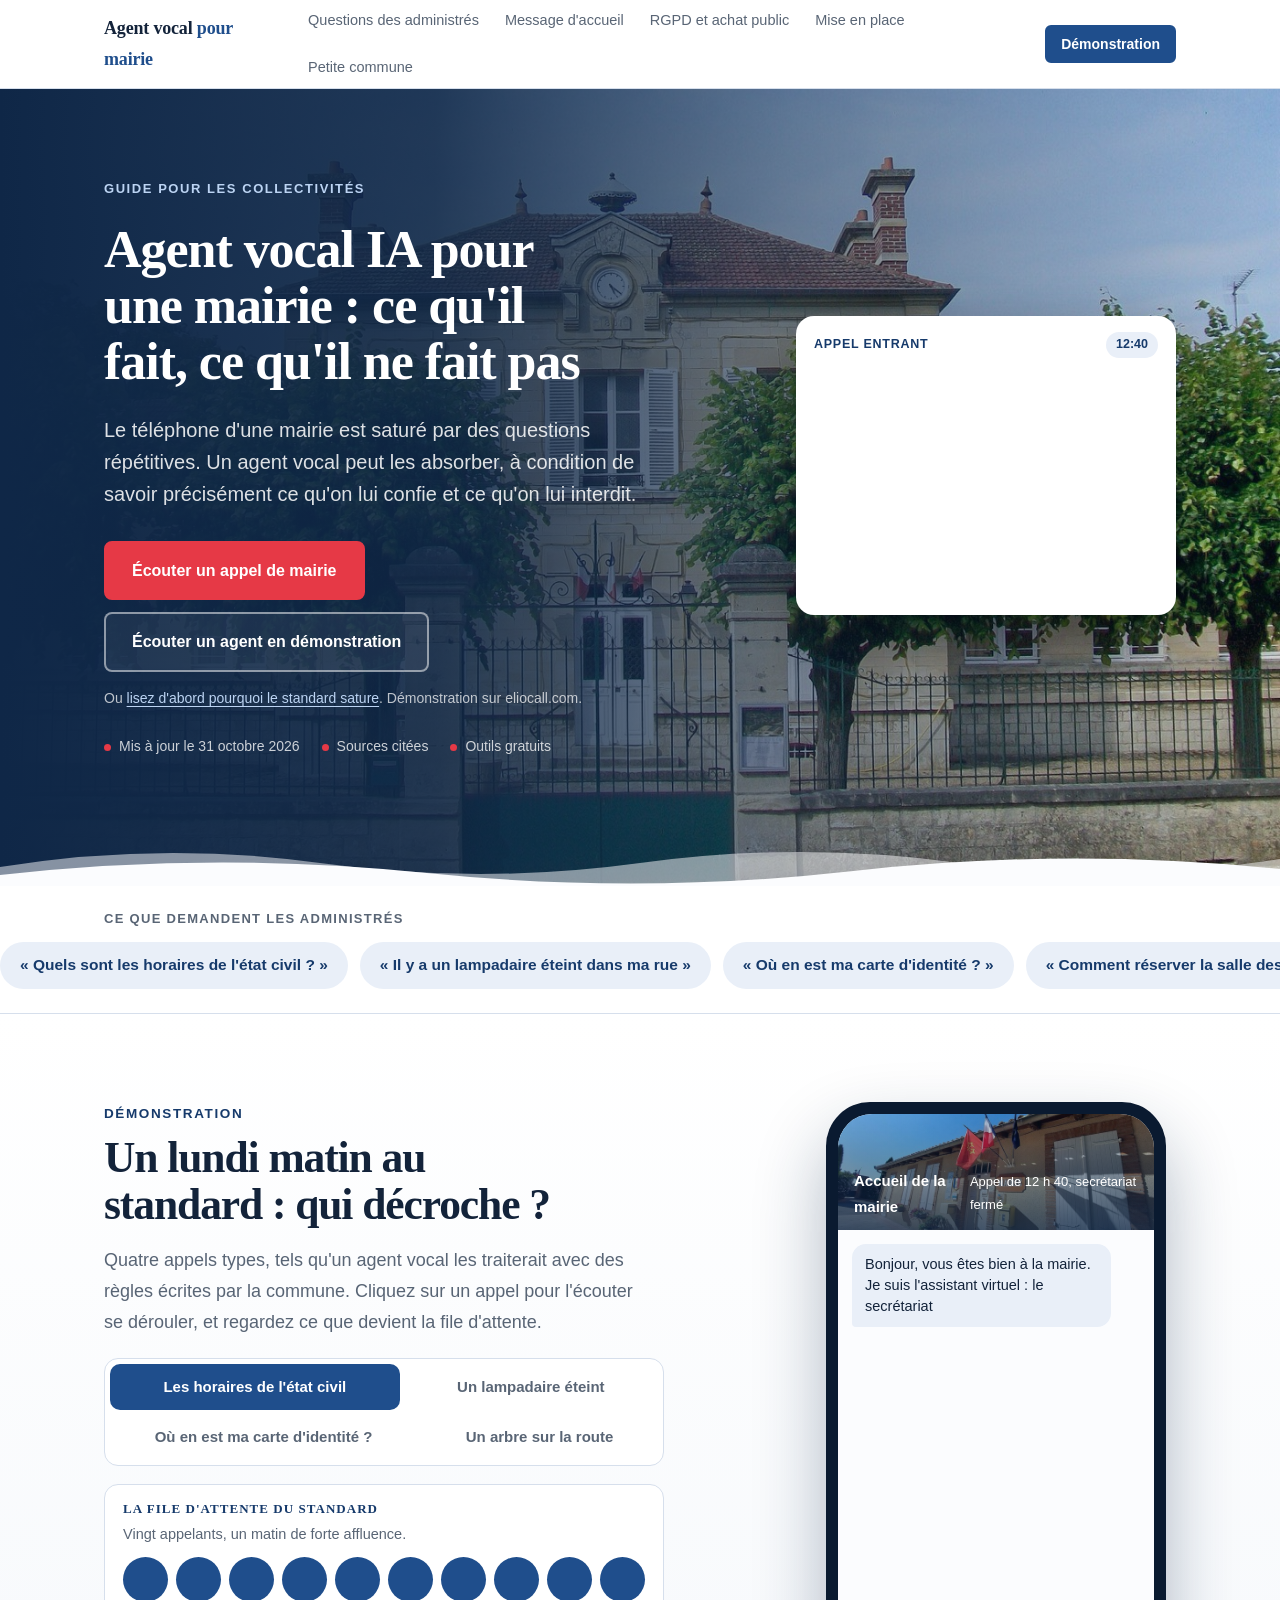
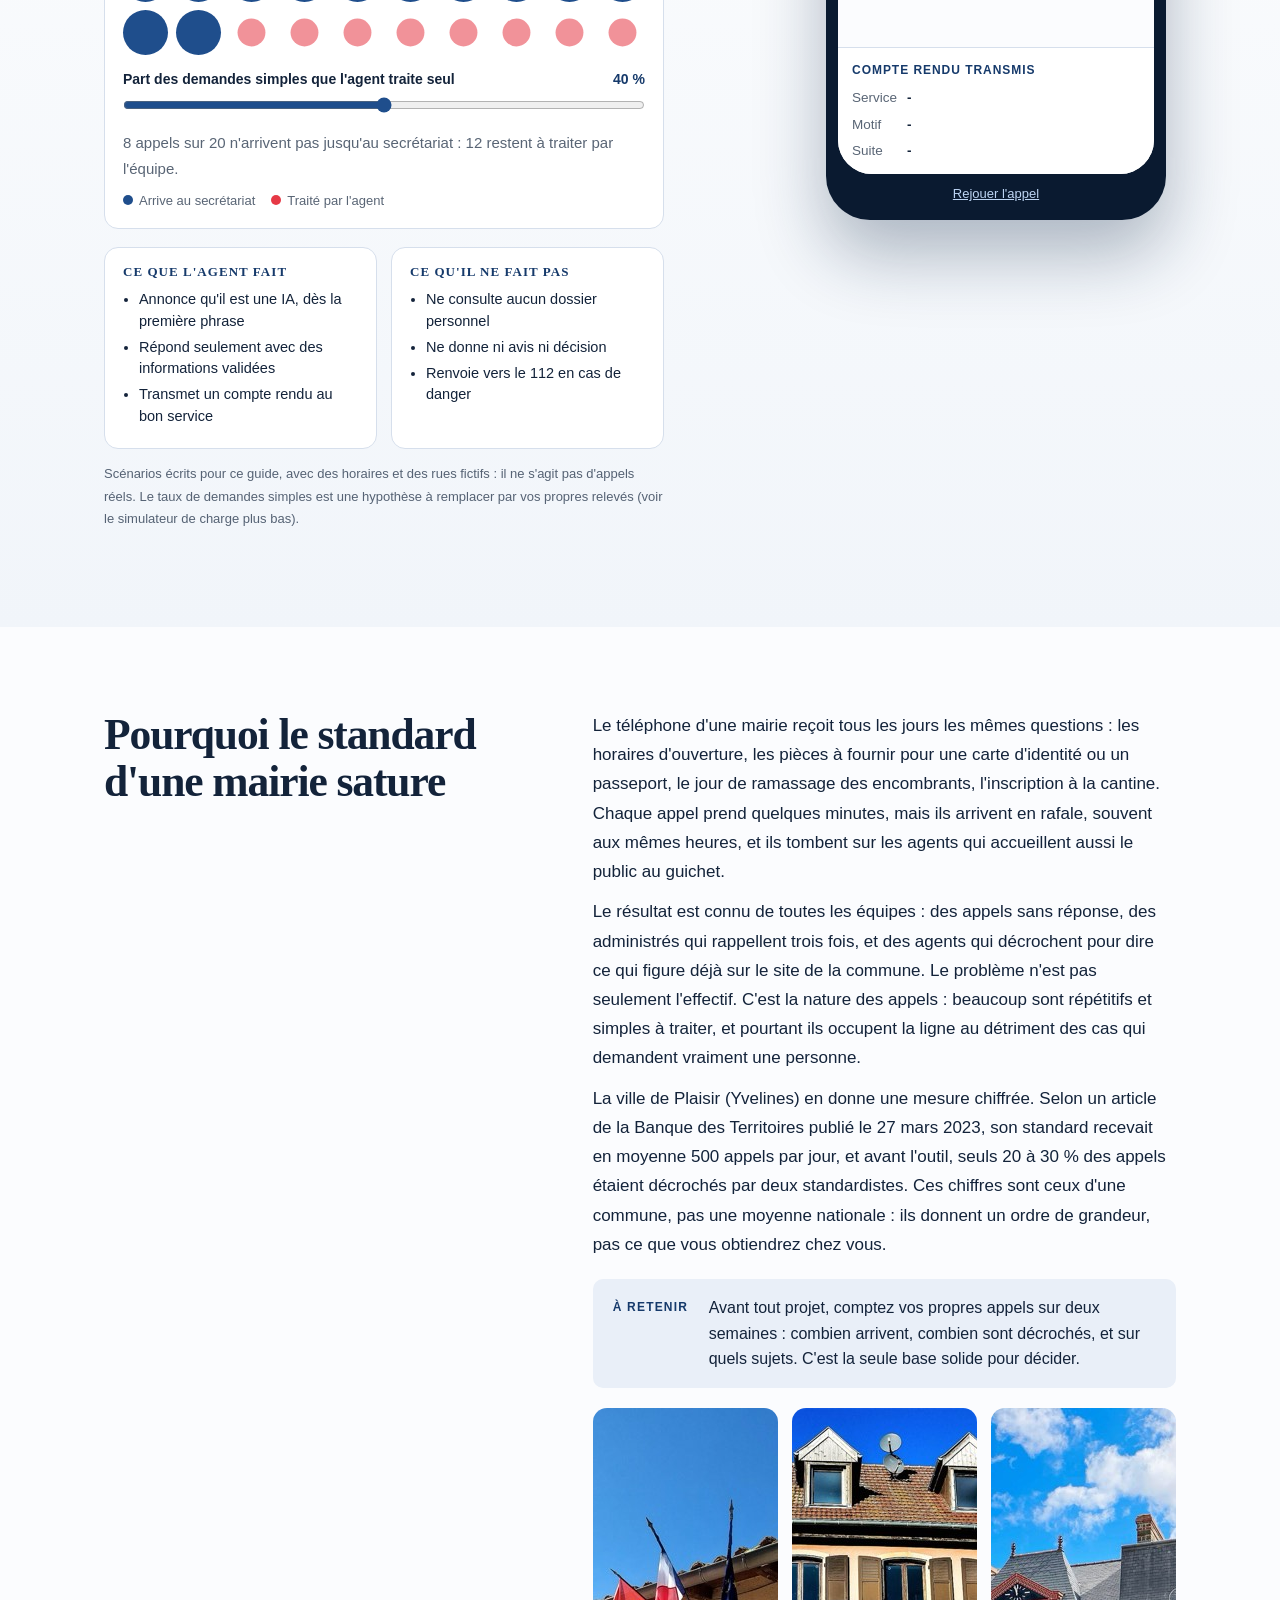
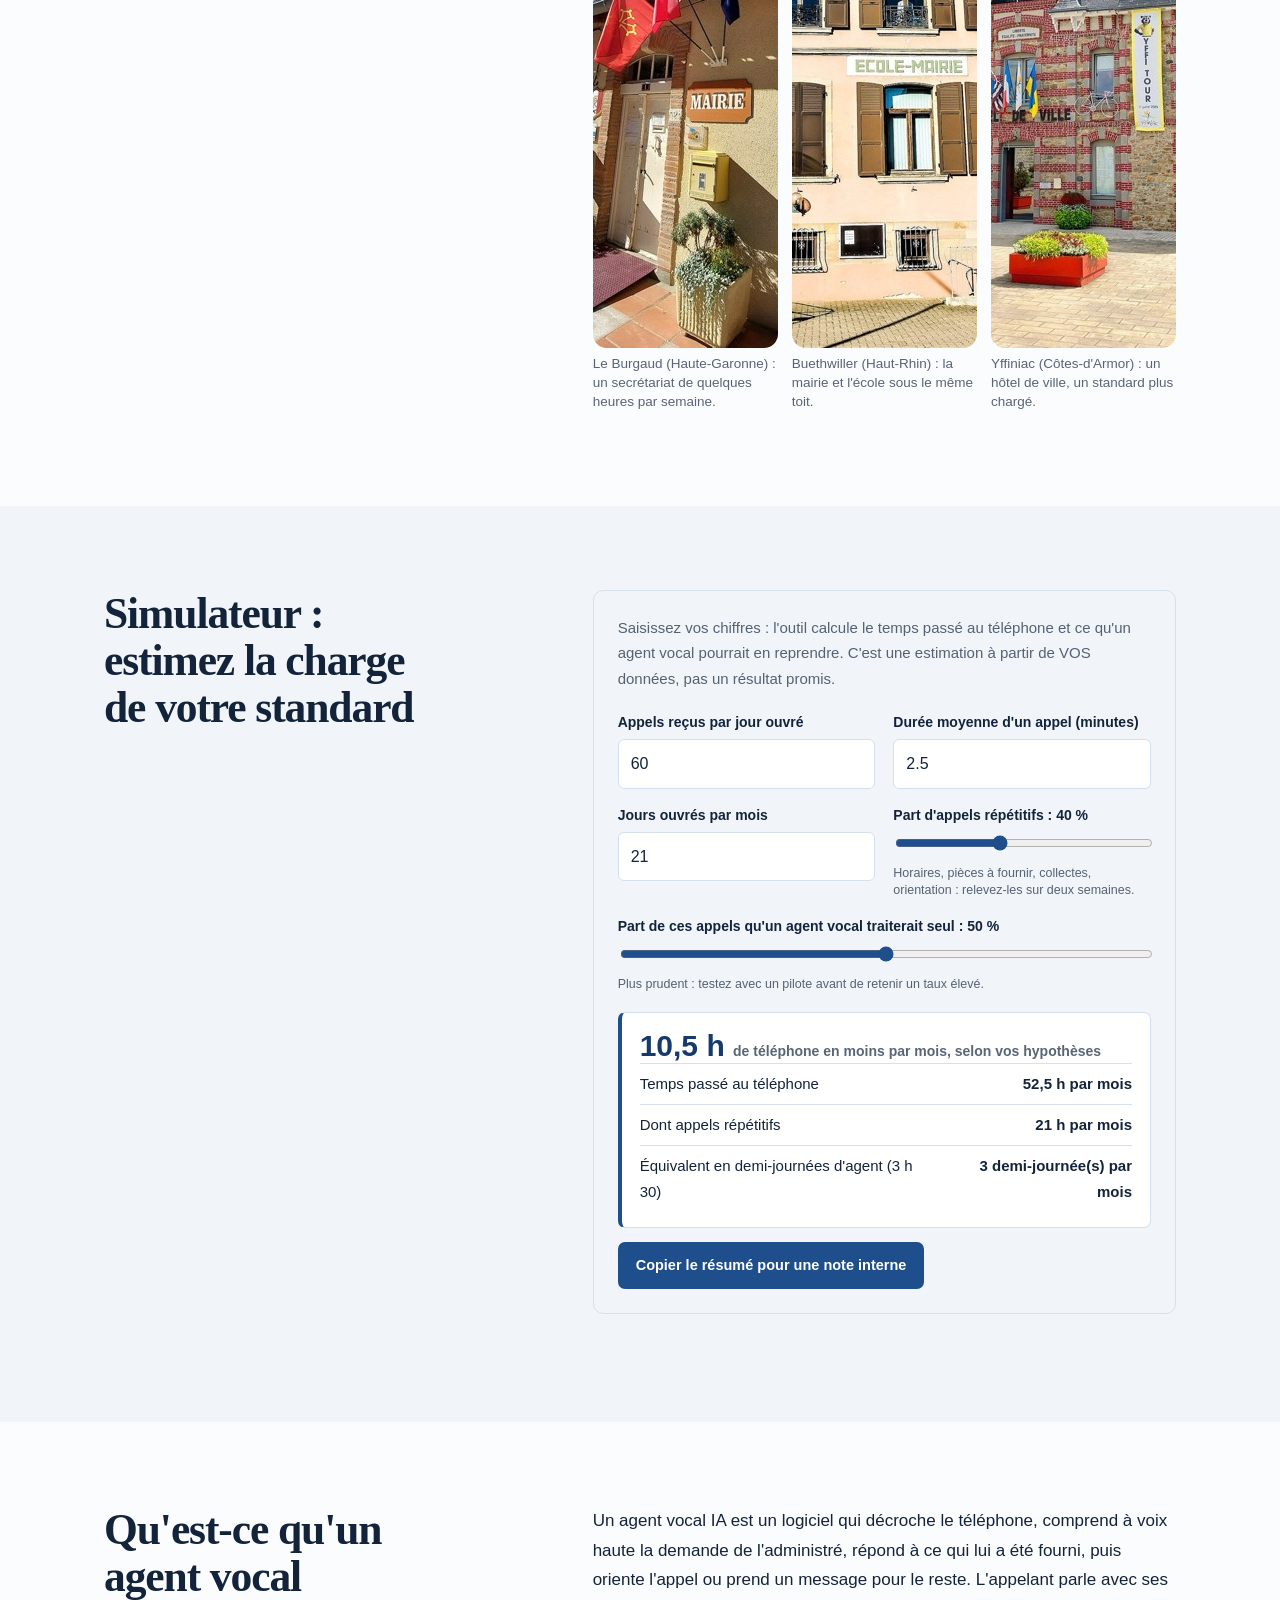
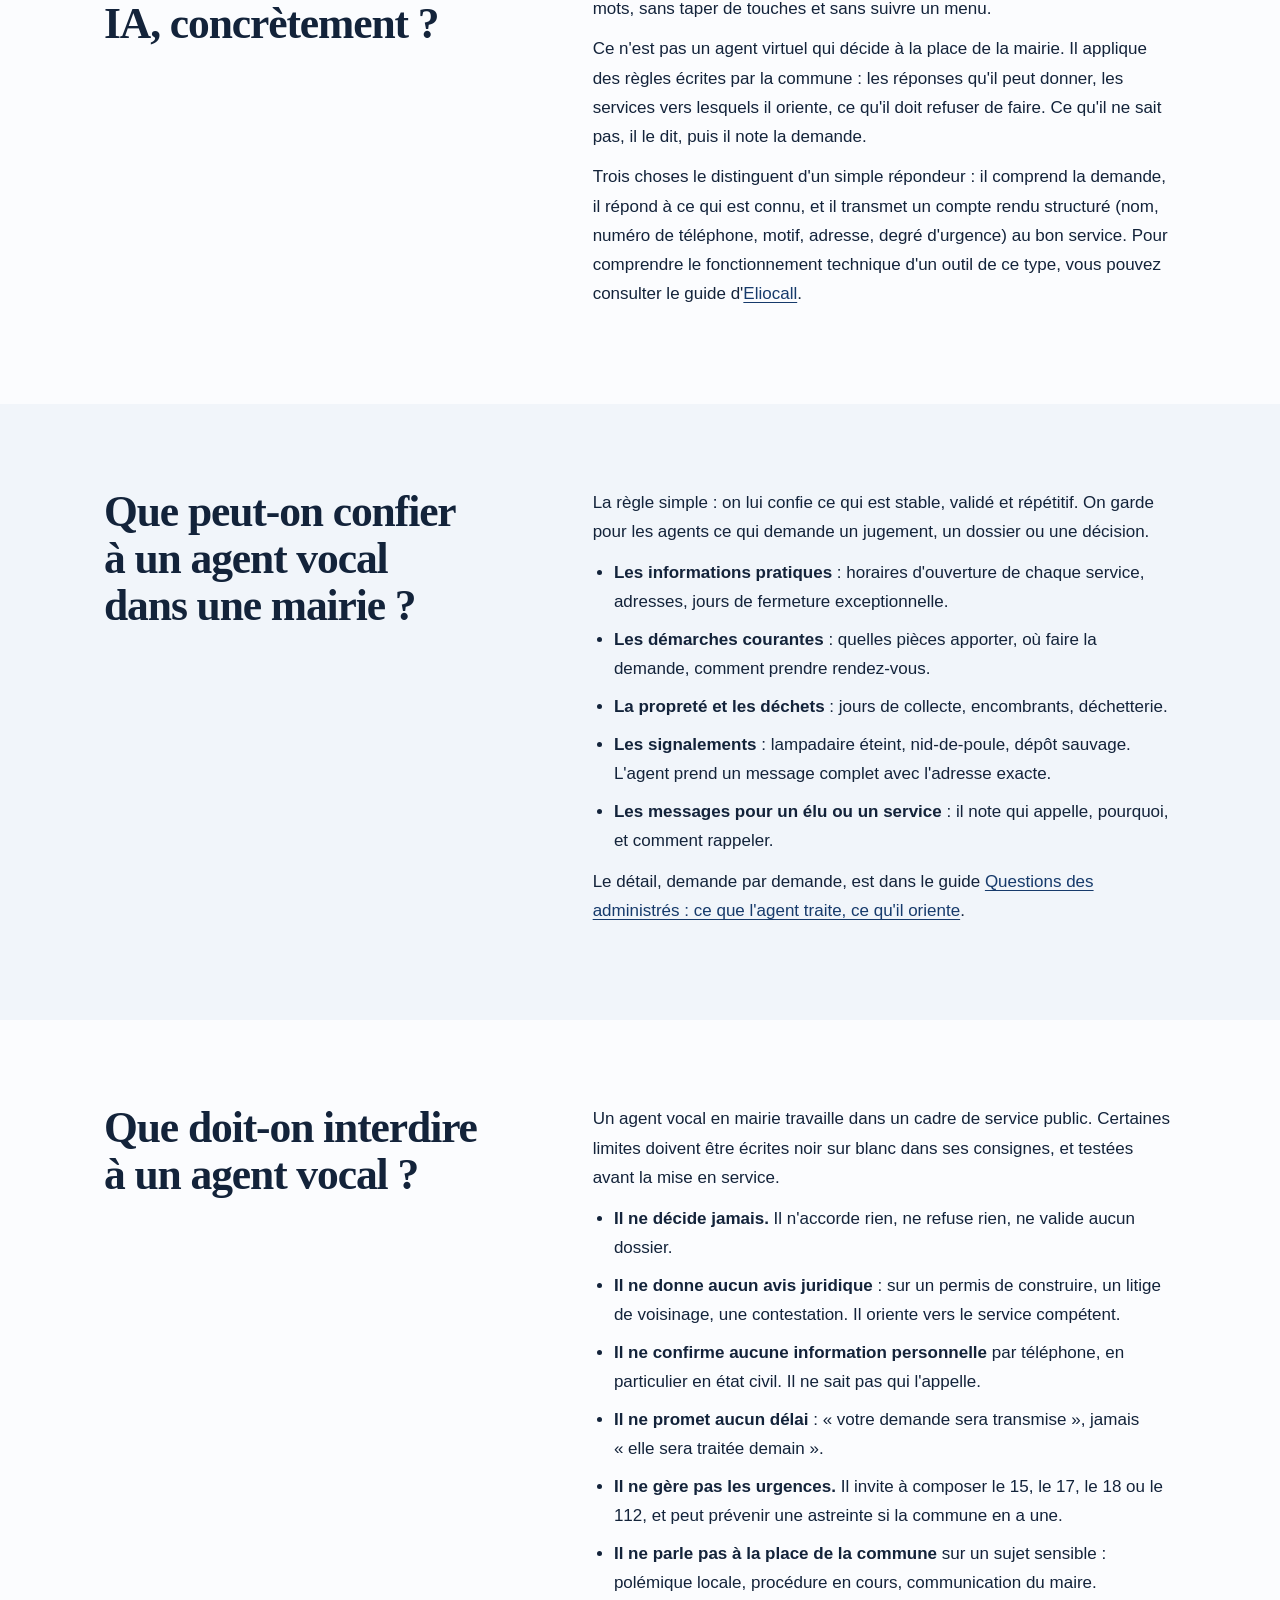
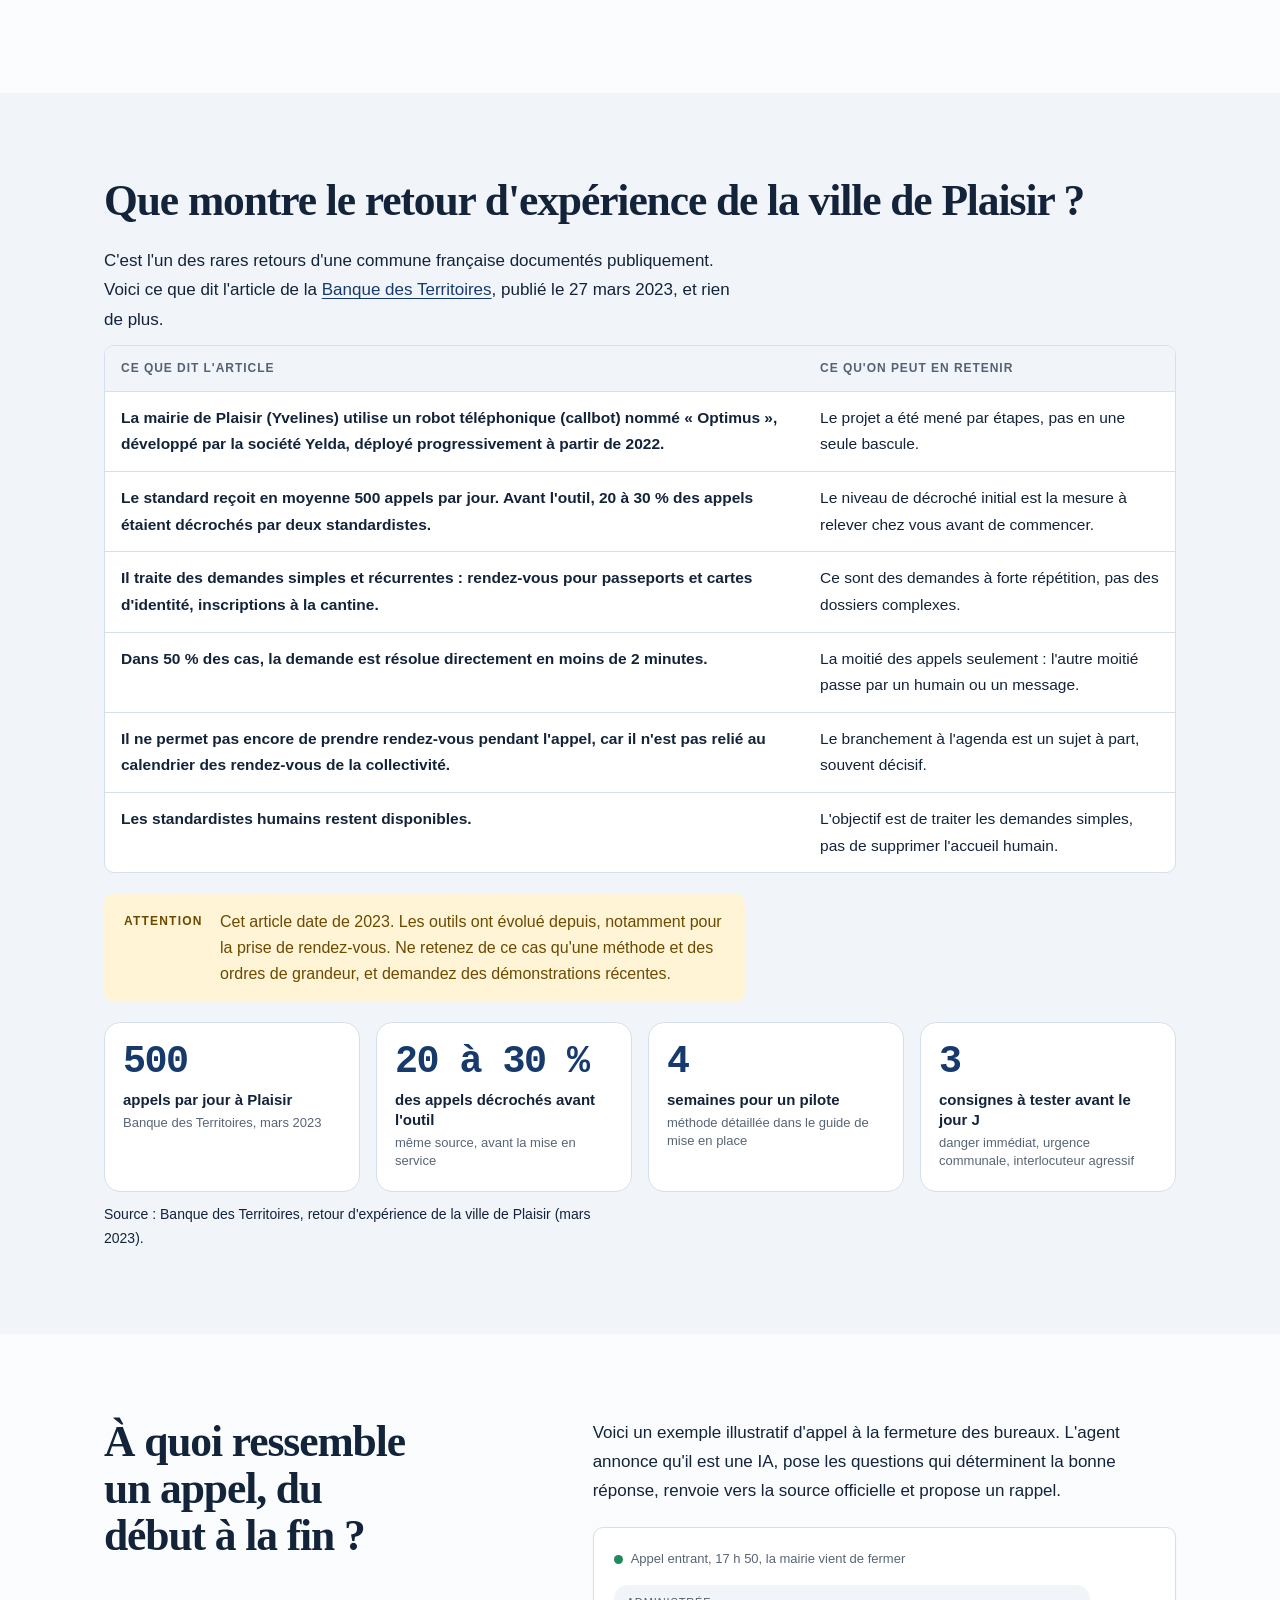
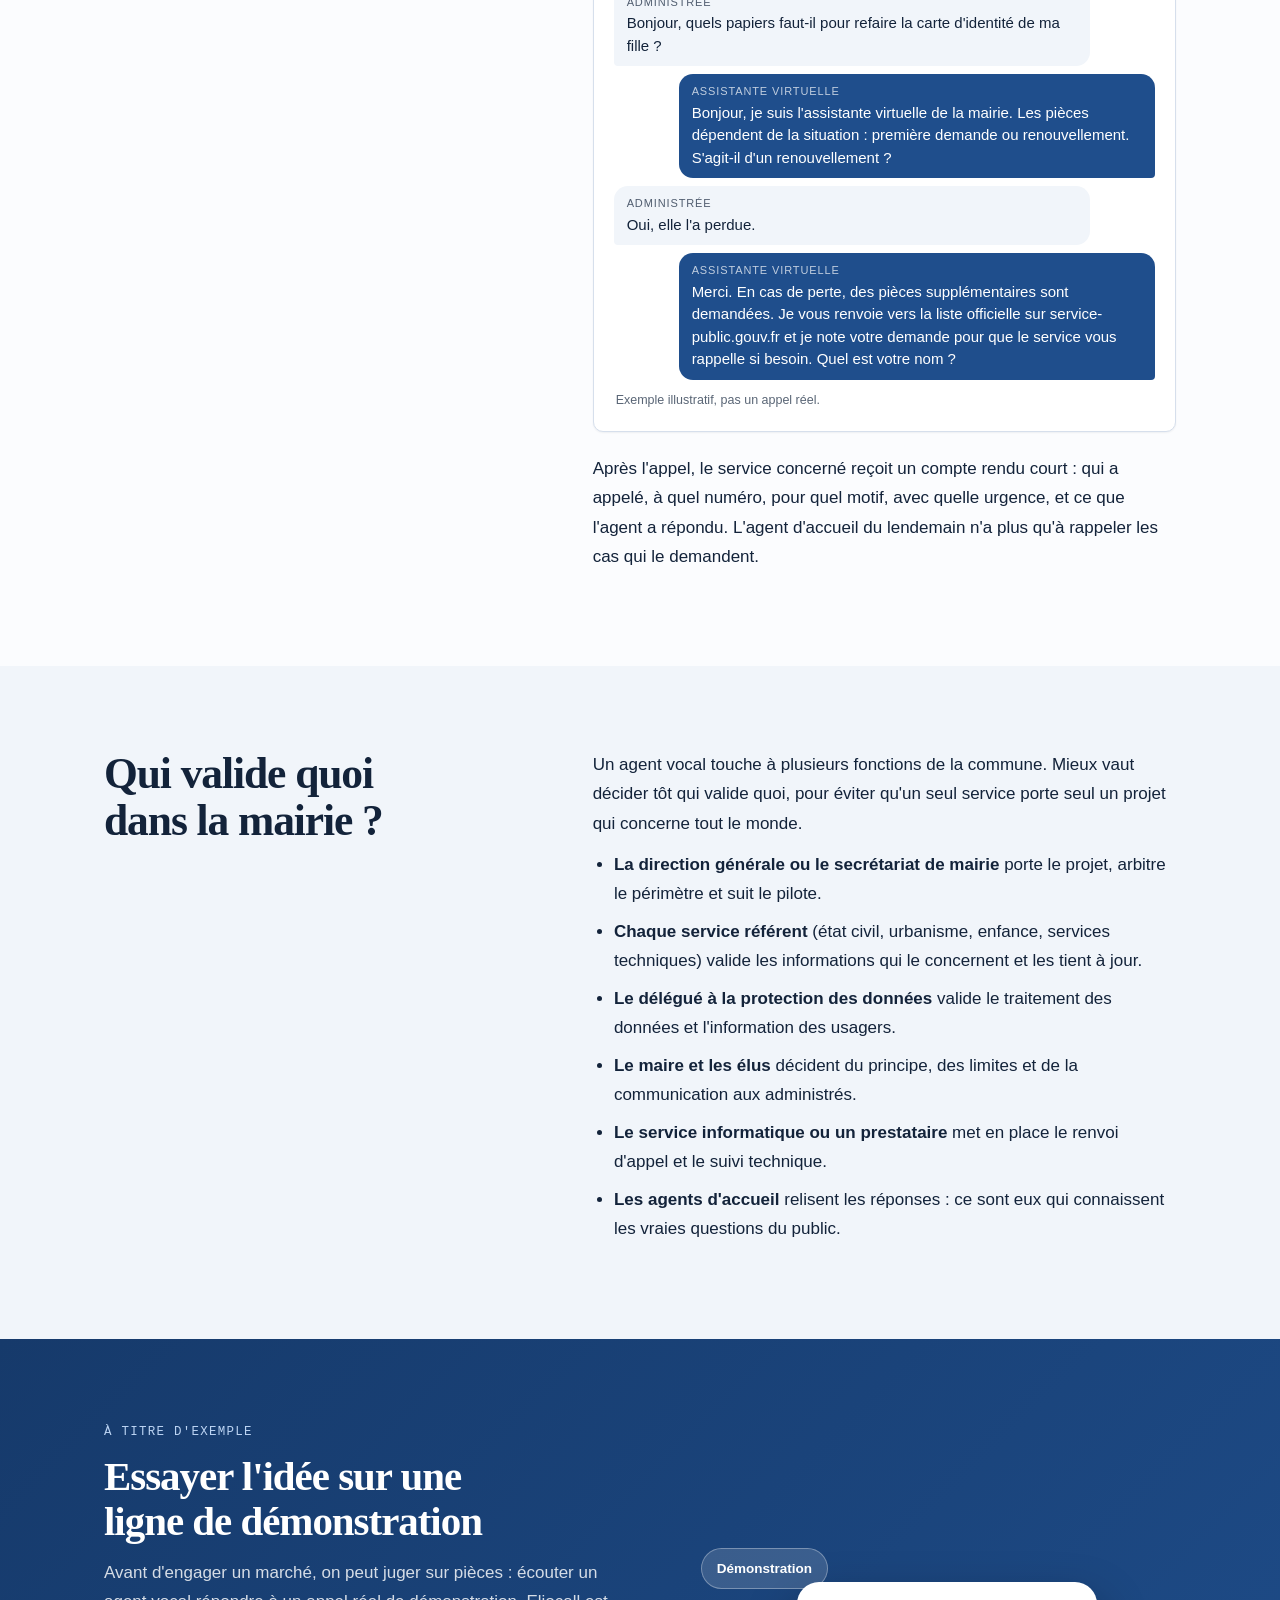
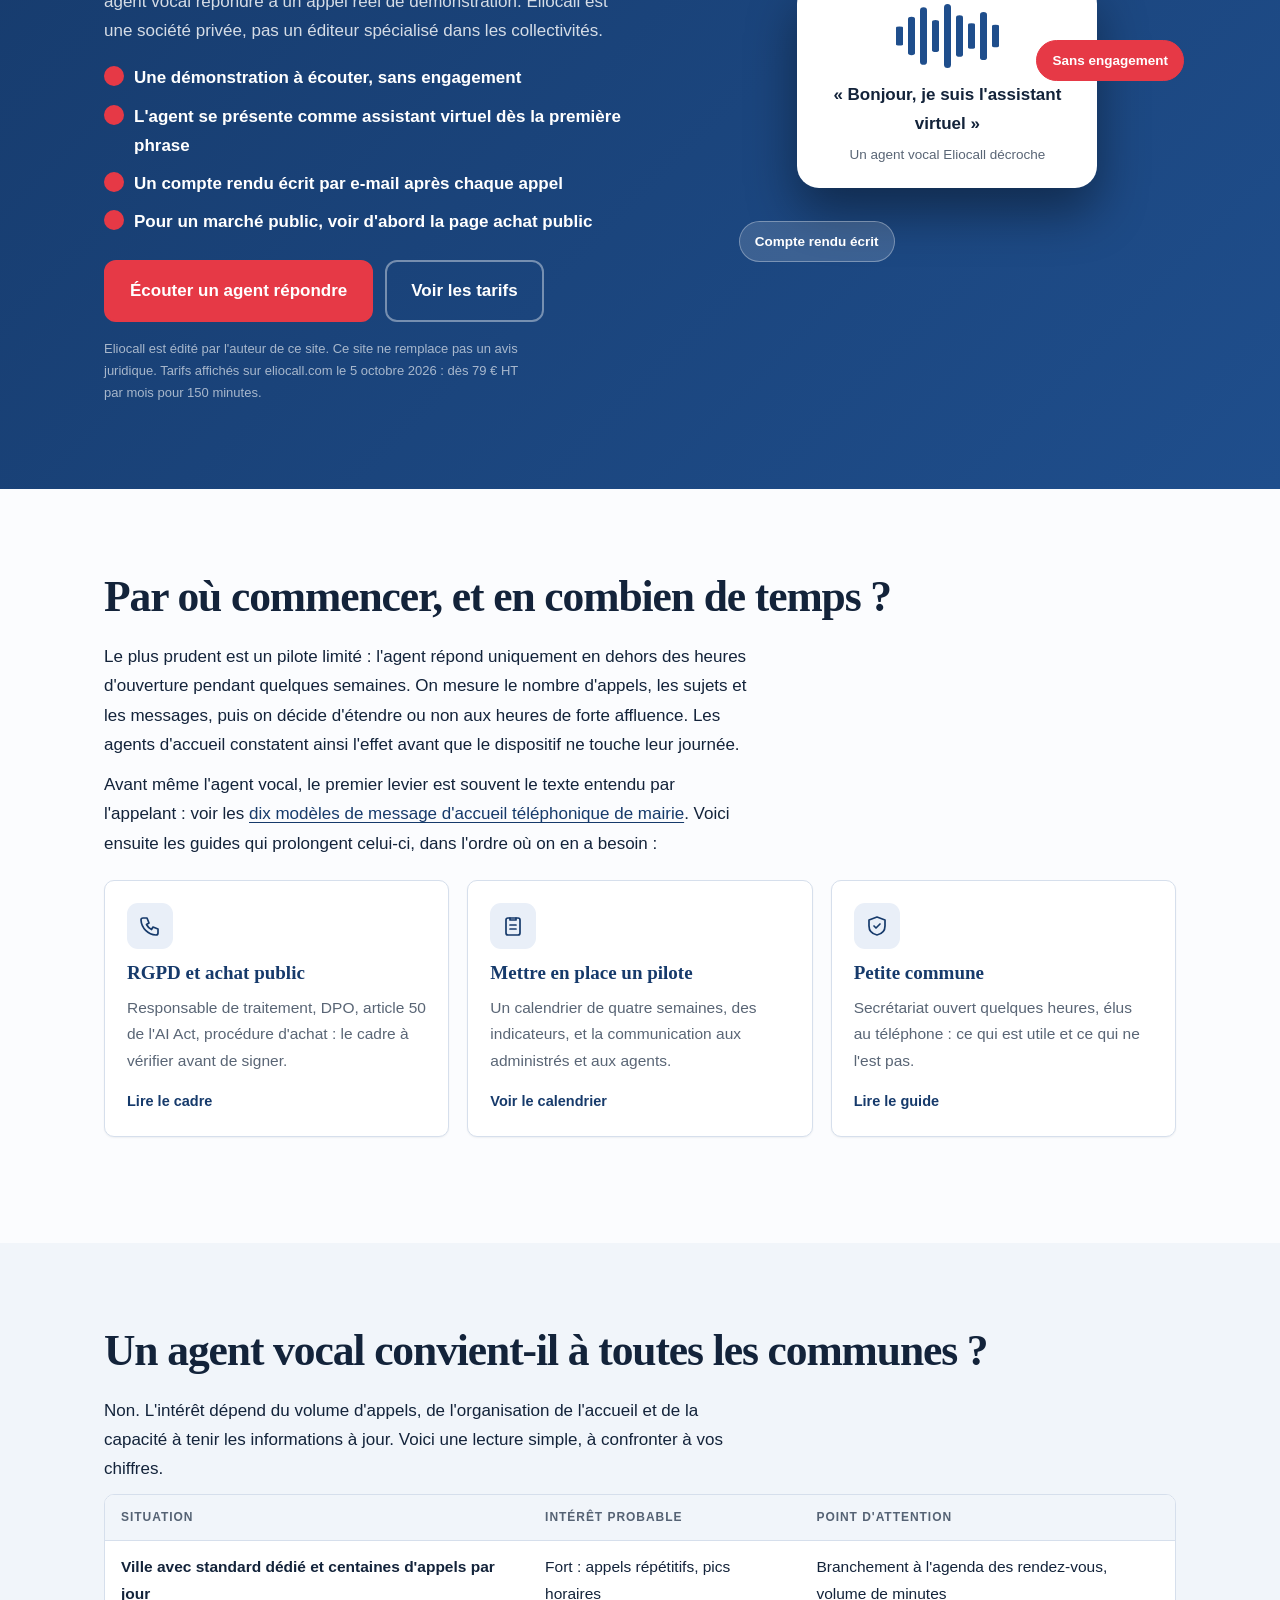
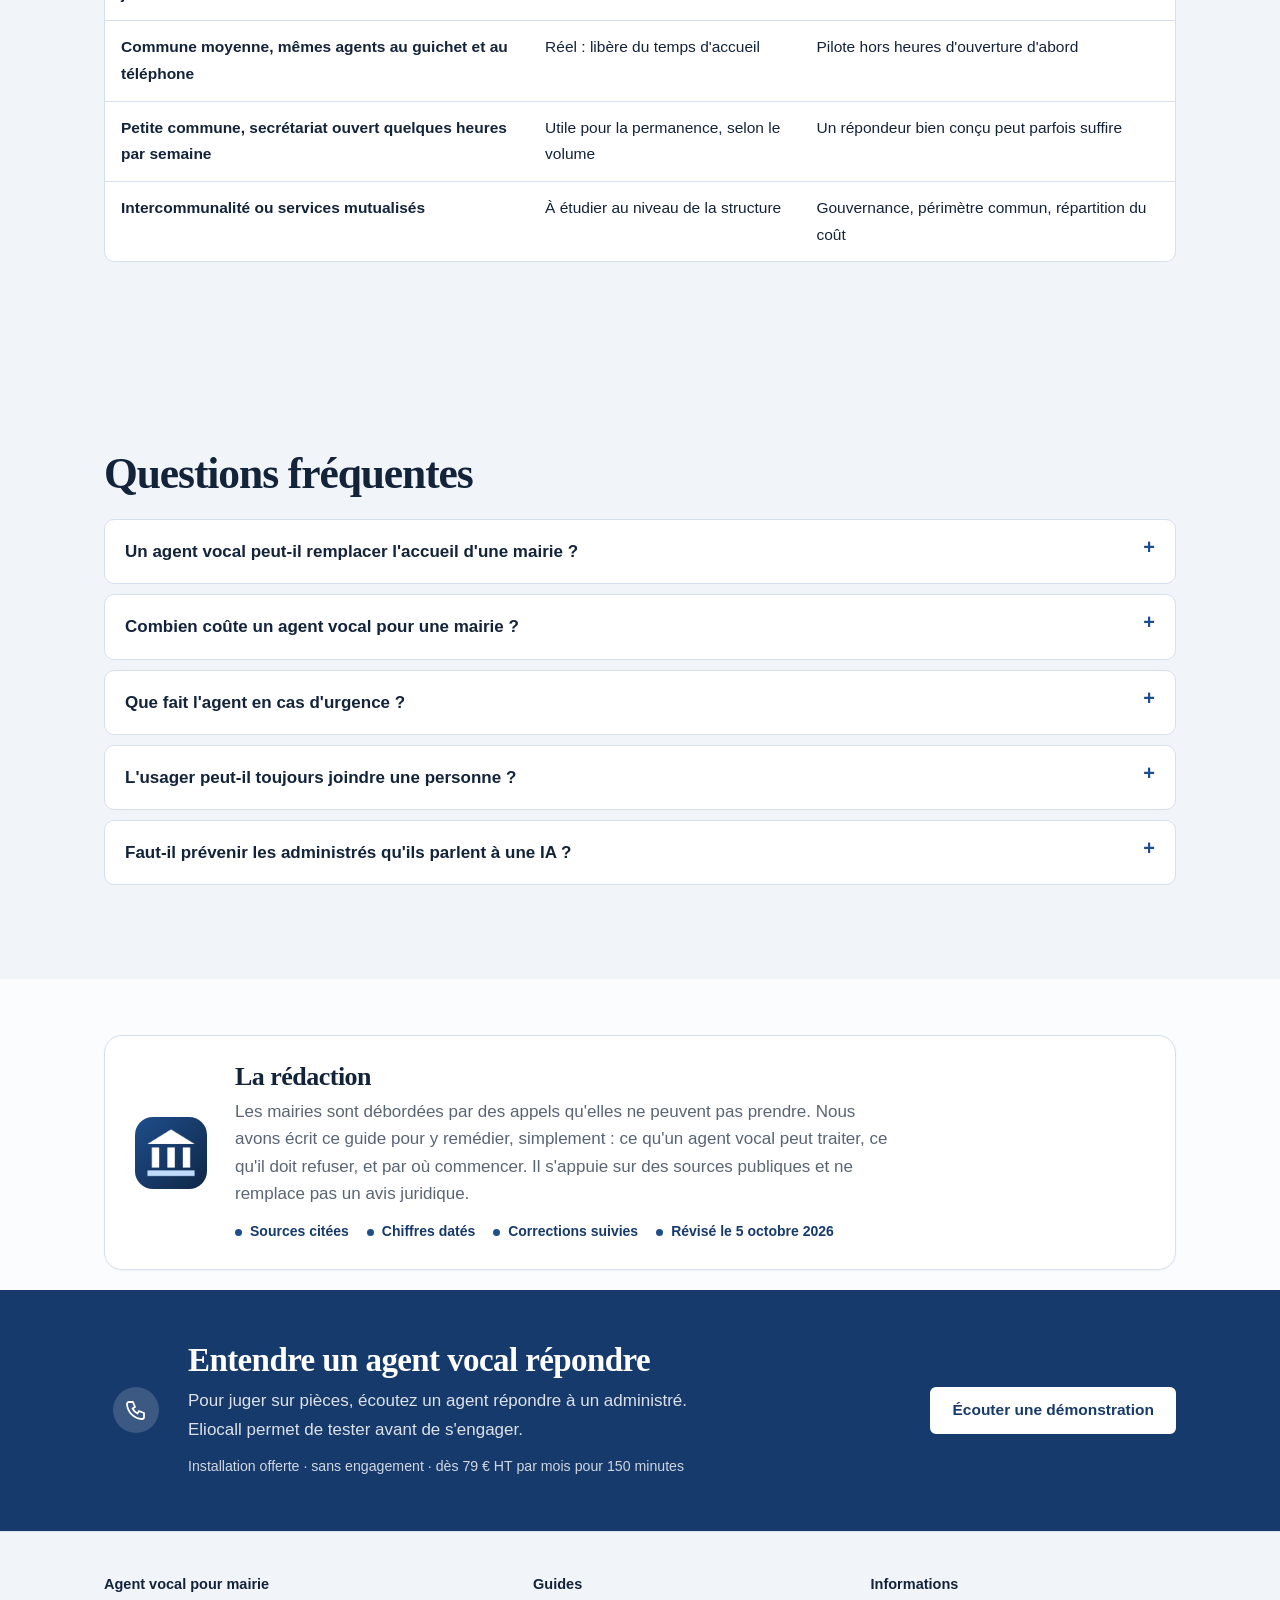
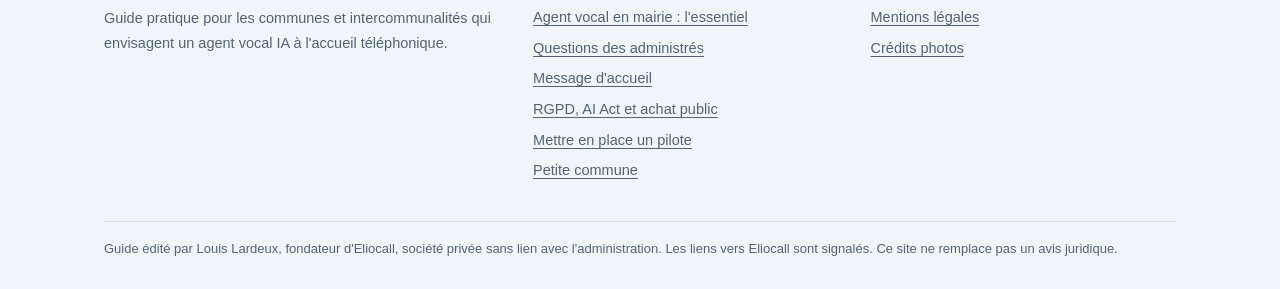
==== commit aff0ef36: "mairie : le parcours de lecture inclut la page message d'accueil (0/6) Co-Authored-By: Claude Fable " ====
--- a/index.html
+++ b/index.html
@@ -194,7 +194,7 @@
 
 <div id="stk" role="complementary" aria-label="Écouter un agent vocal"><a href="https://eliocall.com/?utm_source=agent-ia-vocal-pour-mairie&utm_medium=guide&utm_campaign=ecouter#hero-form" rel="nofollow sponsored noopener"><span class="m-w" aria-hidden="true"><i></i><i></i><i></i><i></i></span><span><b>Écouter un agent en démonstration</b><small>Sur eliocall.com</small></span></a><button type="button" id="stk-x" aria-label="Masquer">×</button></div>
 <script>(function(){
-var $=function(i){return document.getElementById(i)},KS="mai-seen-v1",KR="mai-last-v1",CUR=location.pathname.replace(/index\.html$/,""),J=[["/", "L'essentiel", "Ce que fait et ne fait pas un agent vocal"], ["/questions-des-administres/", "Les demandes des administrés", "Traité seul, orienté, refusé"], ["/rgpd-achat-public/", "RGPD et achat public", "Responsabilités, article 50, marché"], ["/mise-en-place-pilote/", "Le pilote en quatre semaines", "Calendrier, périmètre, indicateurs"], ["/petite-commune/", "Petite commune", "Utile ou non, mutualiser"]],HEAR="https://eliocall.com/?utm_source=agent-ia-vocal-pour-mairie&utm_medium=guide&utm_campaign=ecouter#hero-form";
+var $=function(i){return document.getElementById(i)},KS="mai-seen-v1",KR="mai-last-v1",CUR=location.pathname.replace(/index\.html$/,""),J=[["/", "L'essentiel", "Ce que fait et ne fait pas un agent vocal"], ["/questions-des-administres/", "Les demandes des administrés", "Traité seul, orienté, refusé"], ["/message-d-accueil-telephonique-mairie/", "Le message d'accueil", "Dix modèles à adapter"], ["/rgpd-achat-public/", "RGPD et achat public", "Responsabilités, article 50, marché"], ["/mise-en-place-pilote/", "Le pilote en quatre semaines", "Calendrier, périmètre, indicateurs"], ["/petite-commune/", "Petite commune", "Utile ou non, mutualiser"]],HEAR="https://eliocall.com/?utm_source=agent-ia-vocal-pour-mairie&utm_medium=guide&utm_campaign=ecouter#hero-form";
 var seen={};try{seen=JSON.parse(localStorage.getItem(KS)||"{}")}catch(e){}seen[CUR]=1;try{localStorage.setItem(KS,JSON.stringify(seen))}catch(e){}
 function n(){return J.filter(function(x){return seen[x[0]]}).length}
 /* parcours dans la colonne latérale */
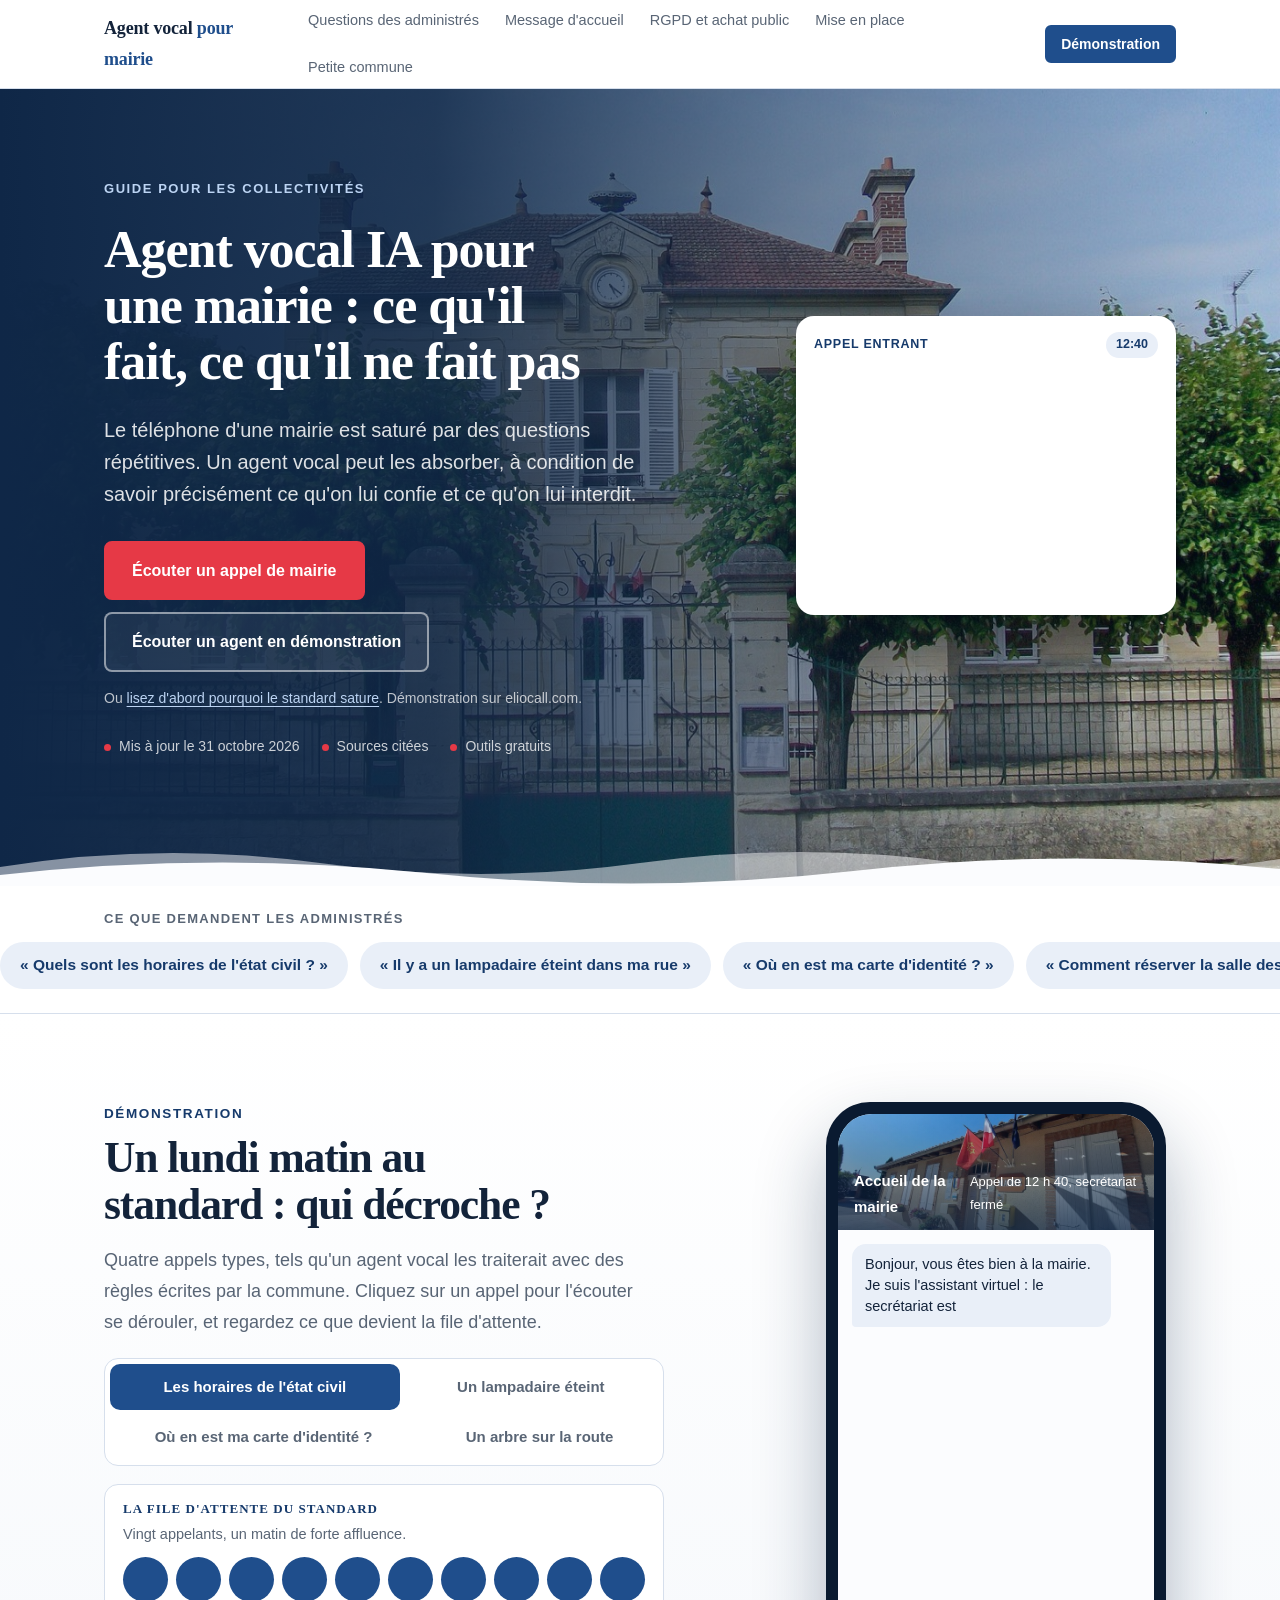
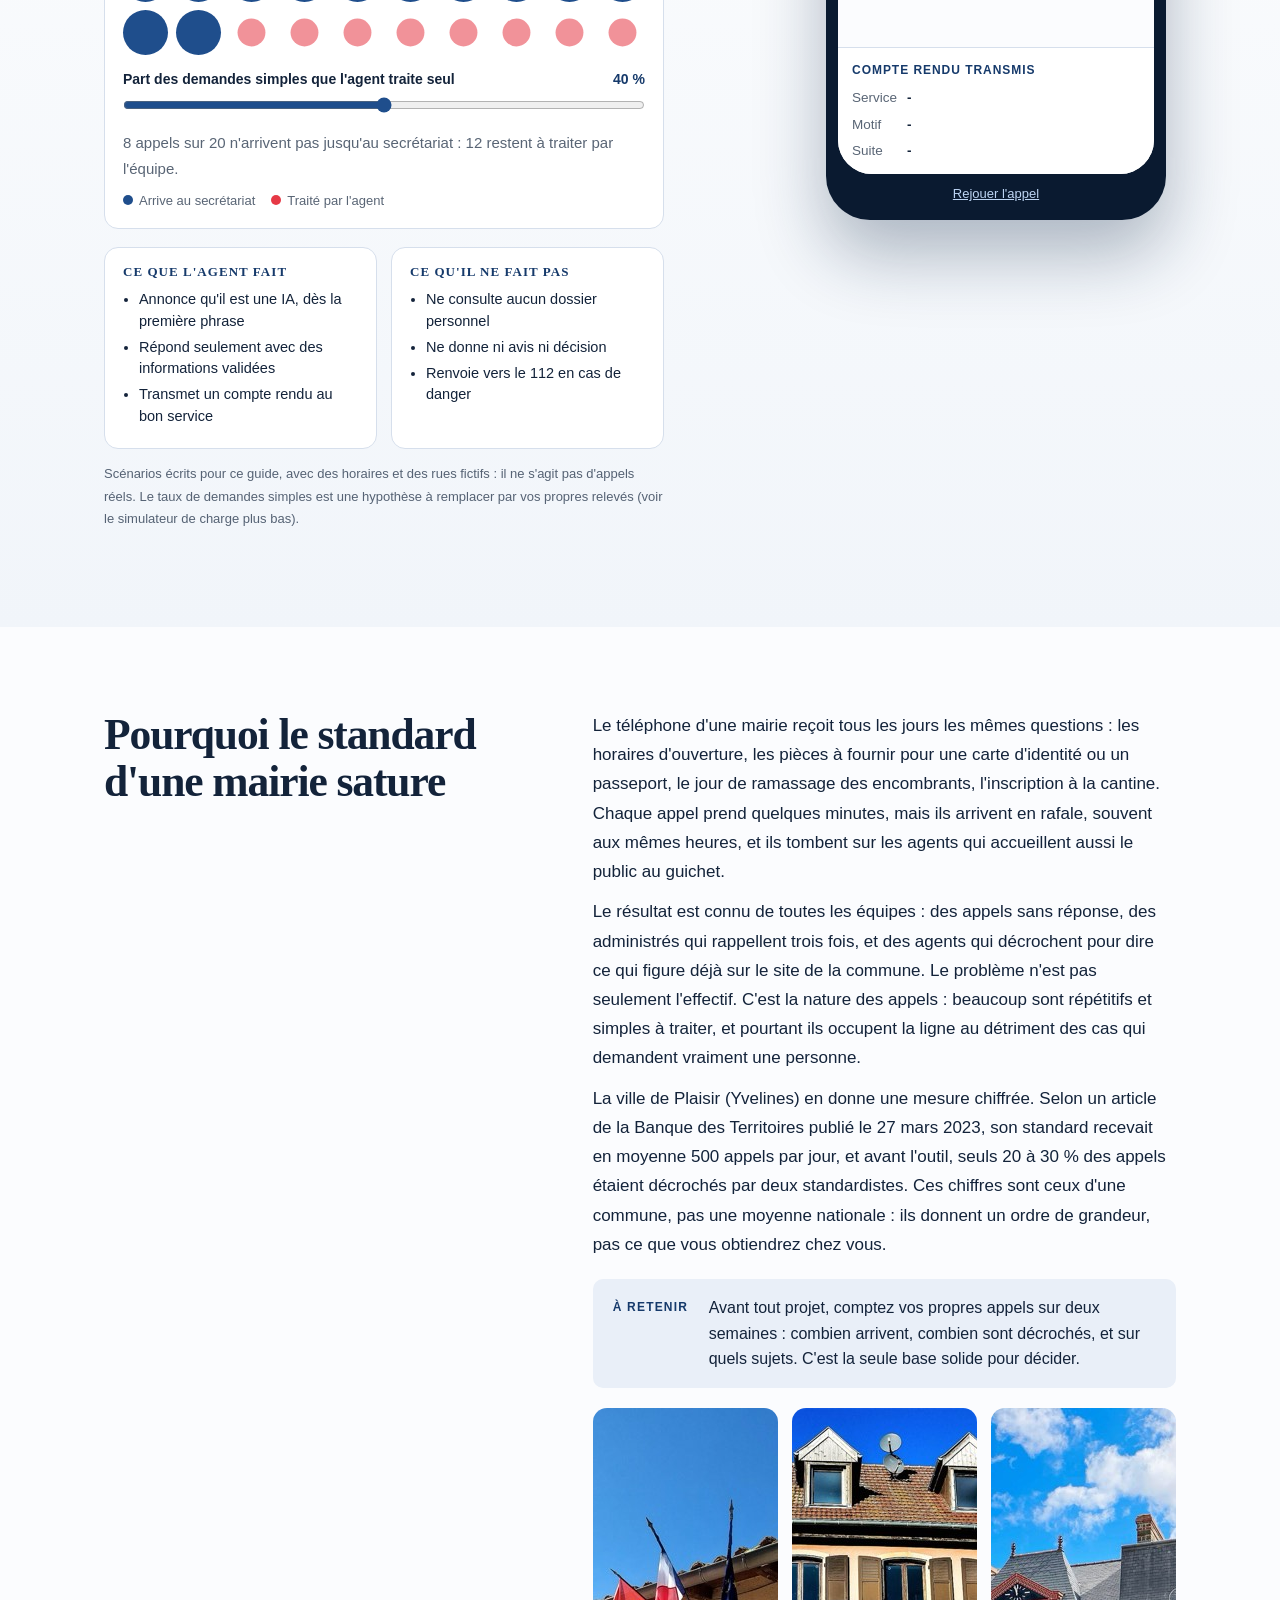
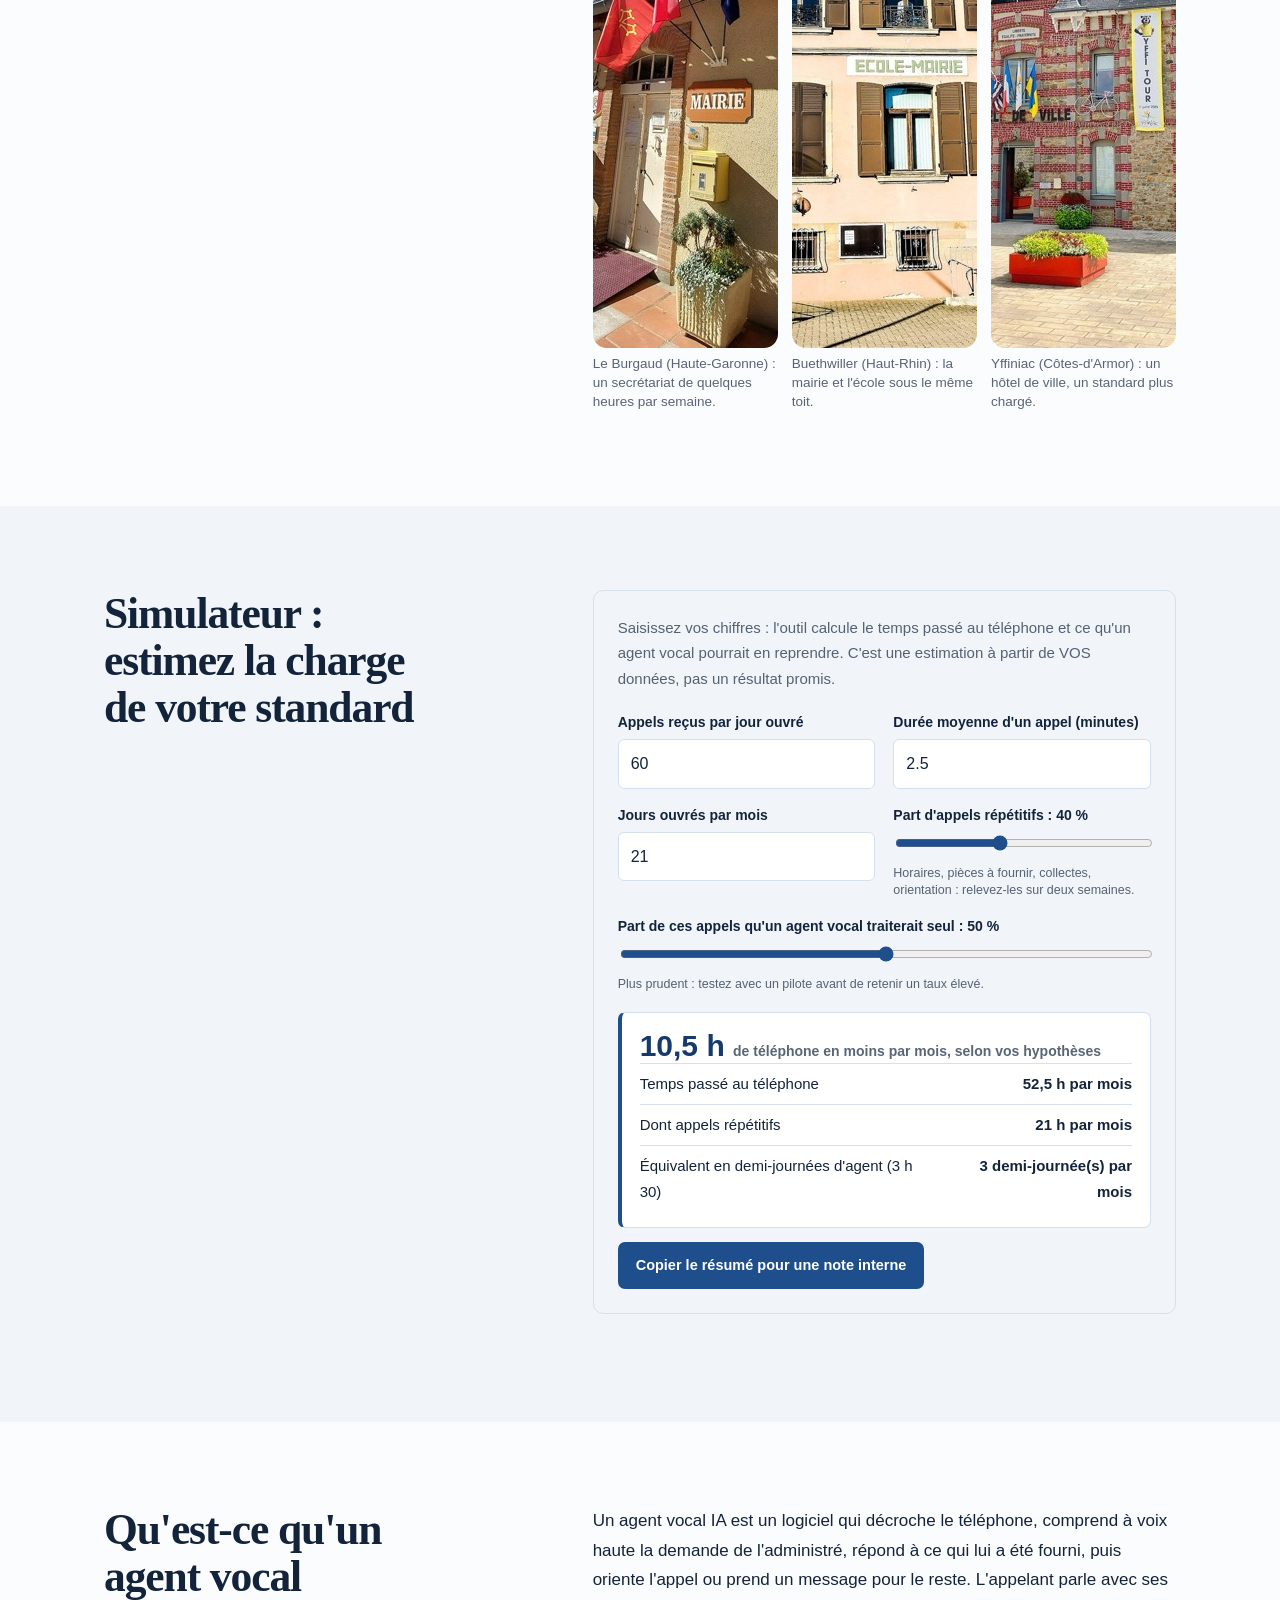
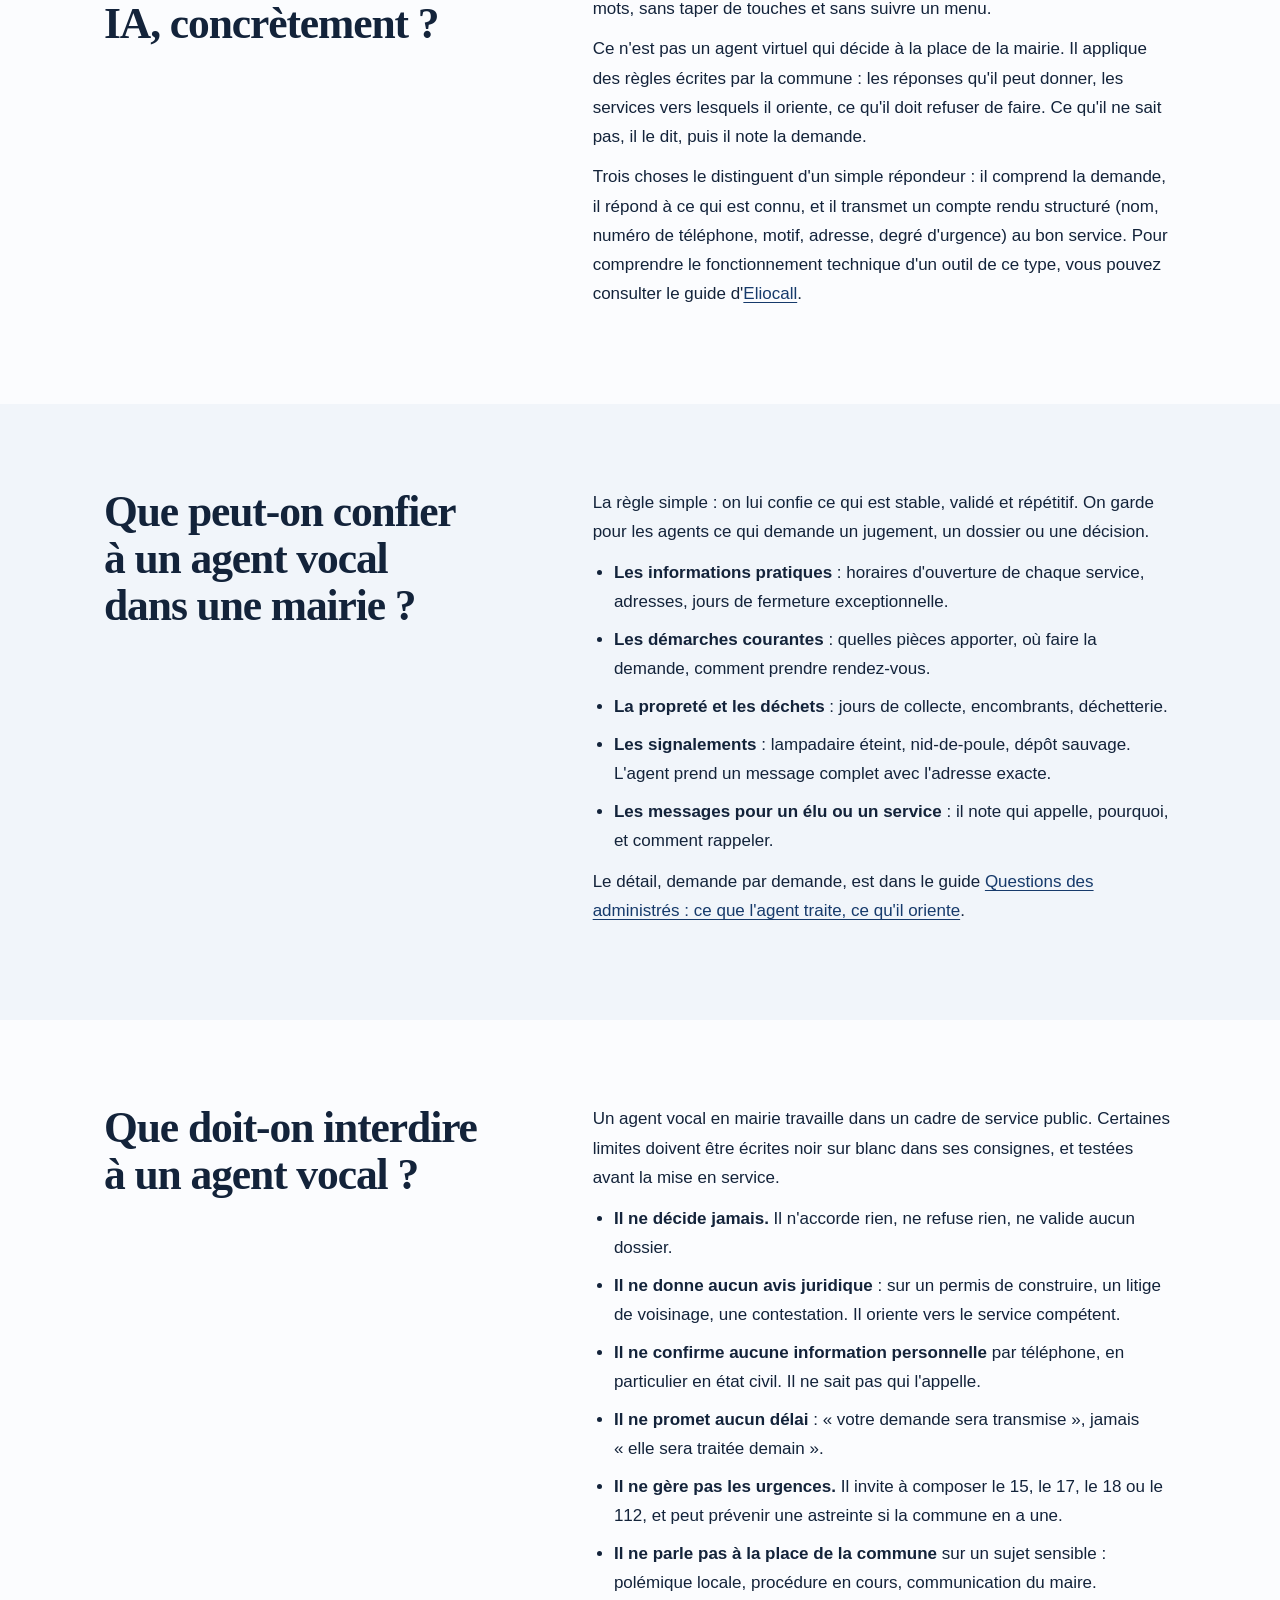
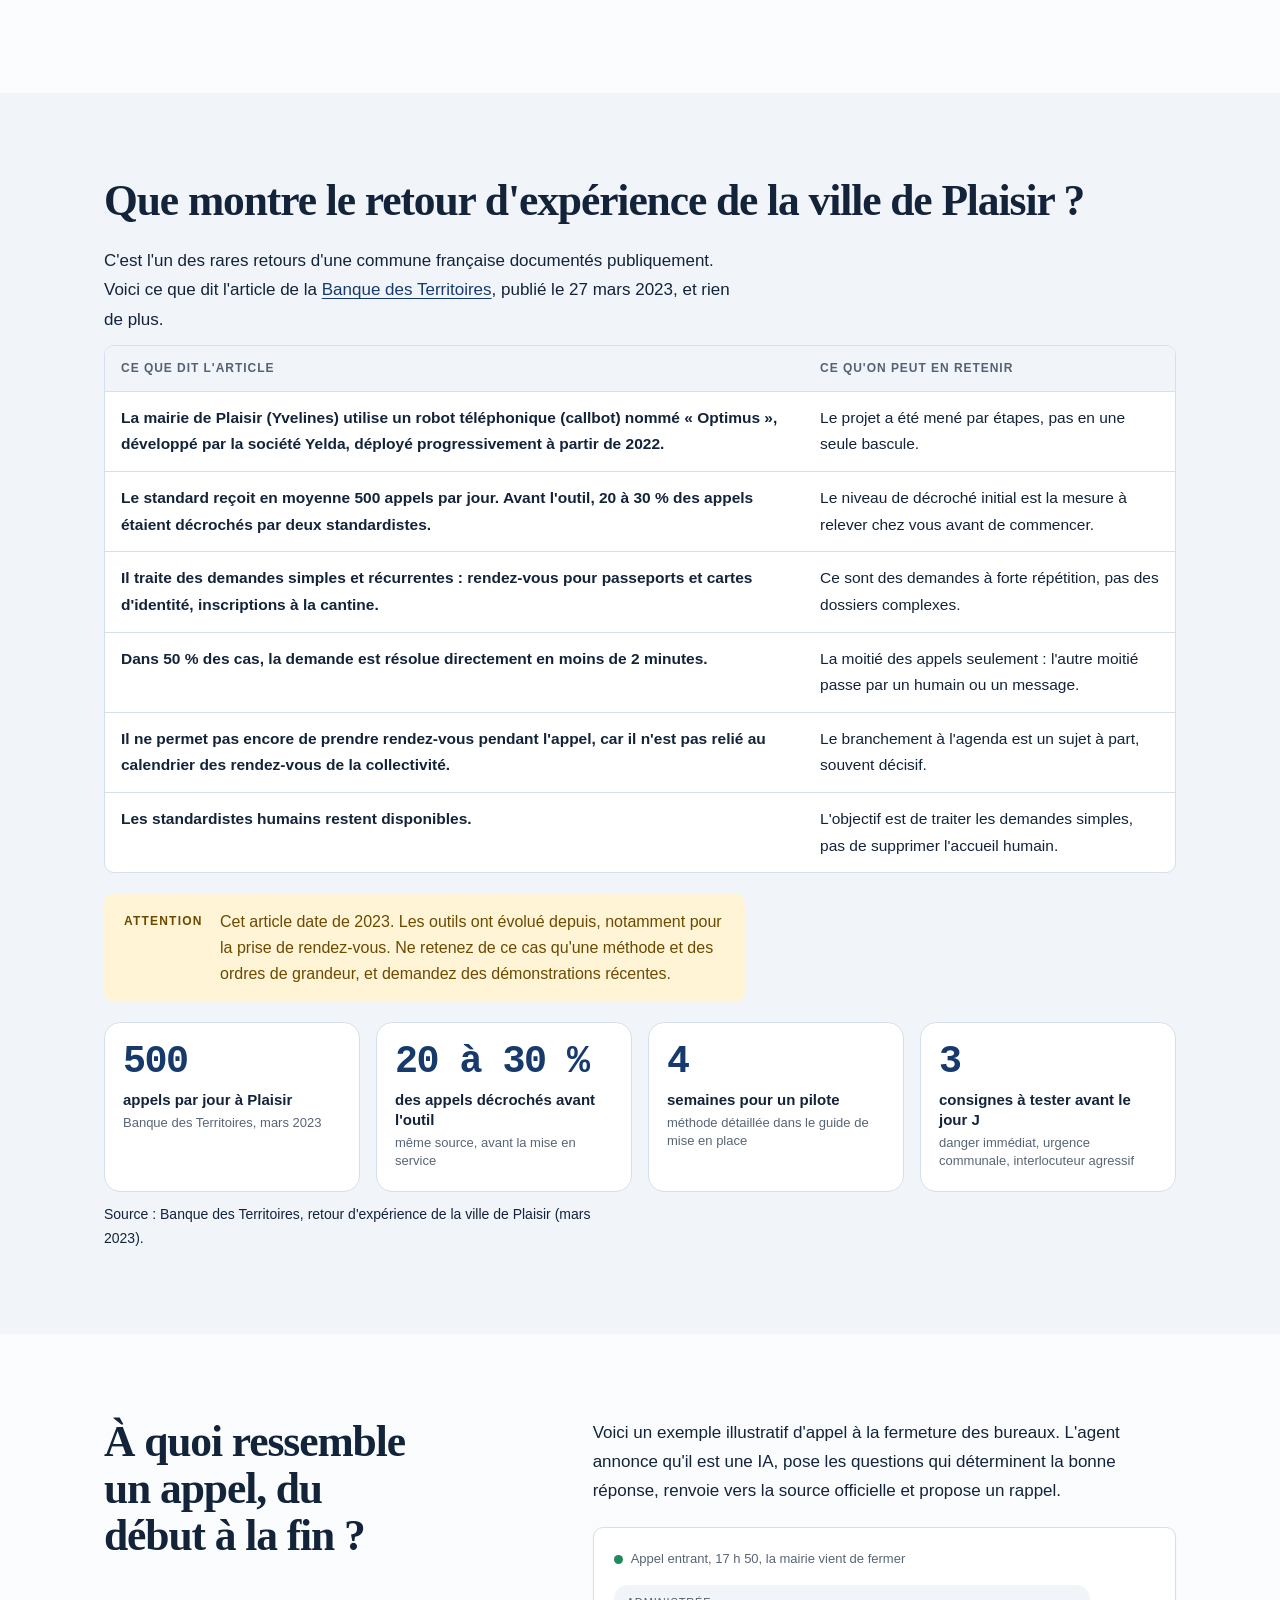
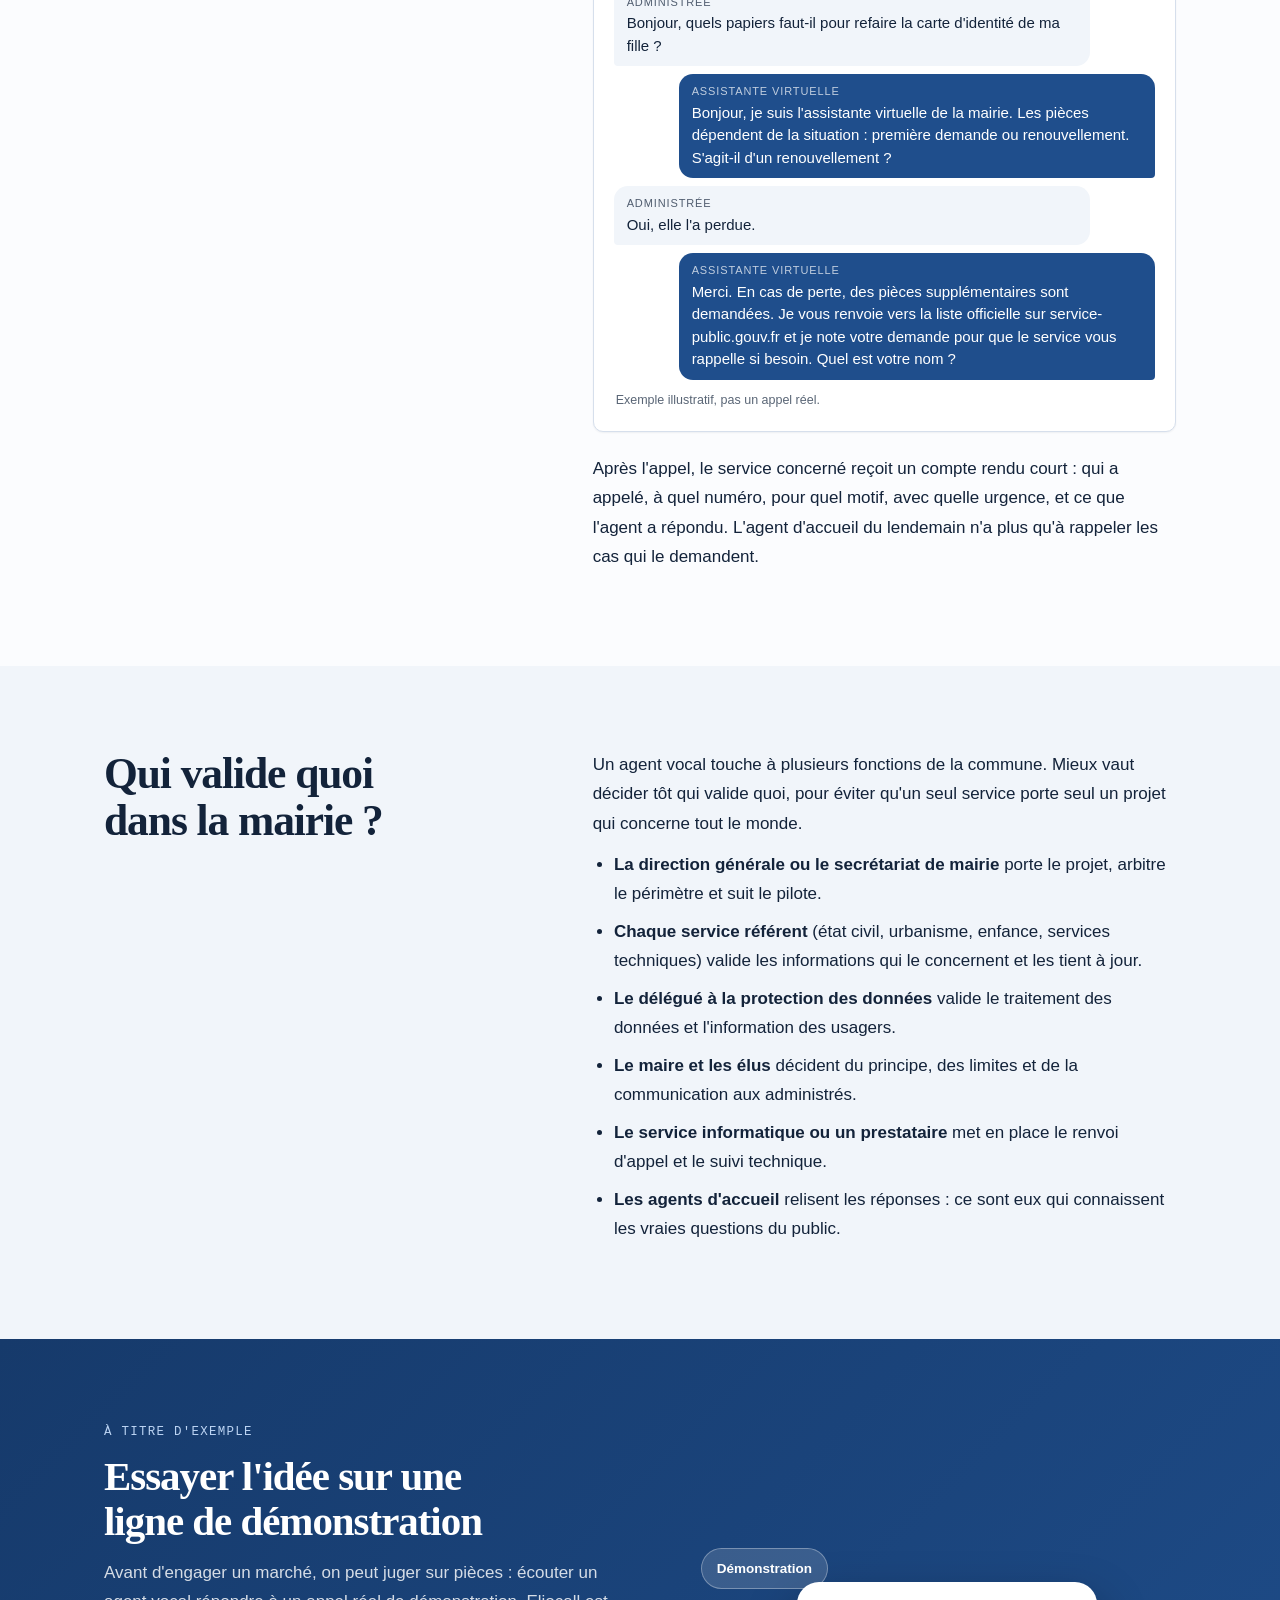
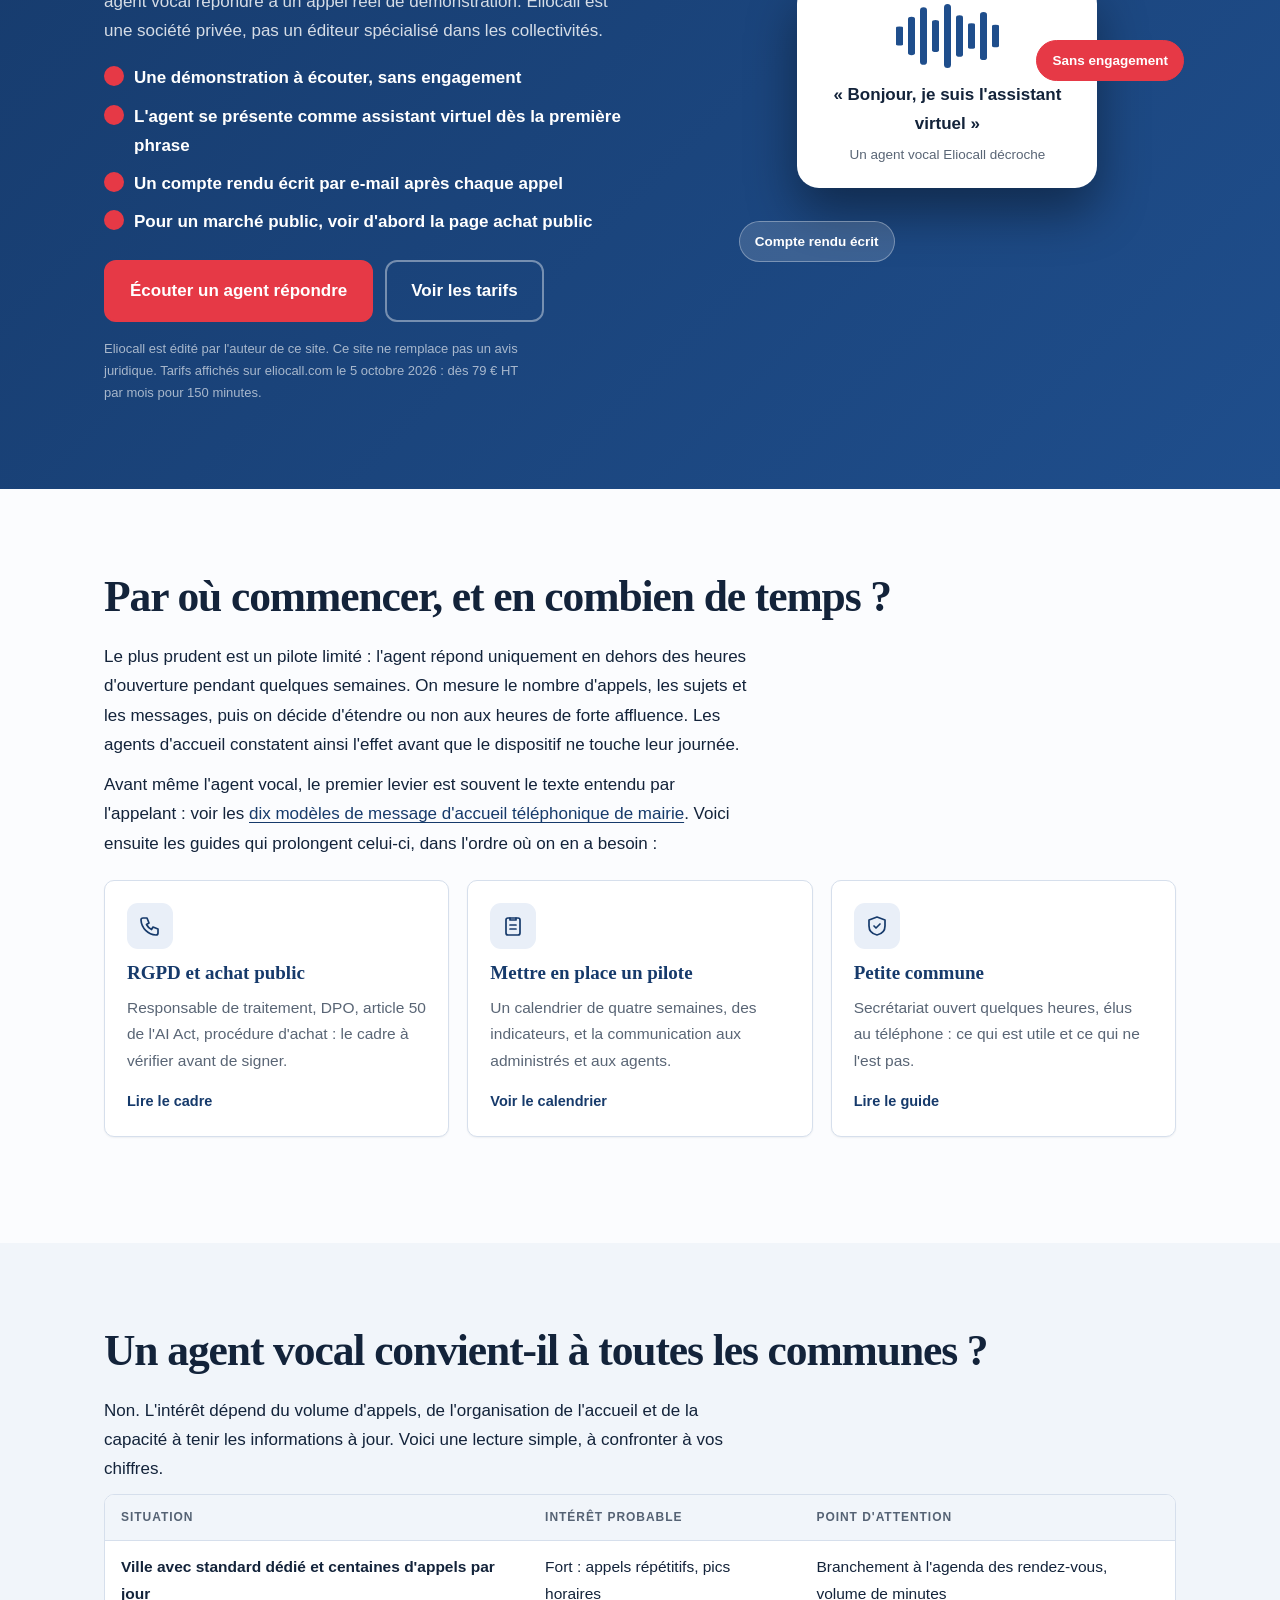
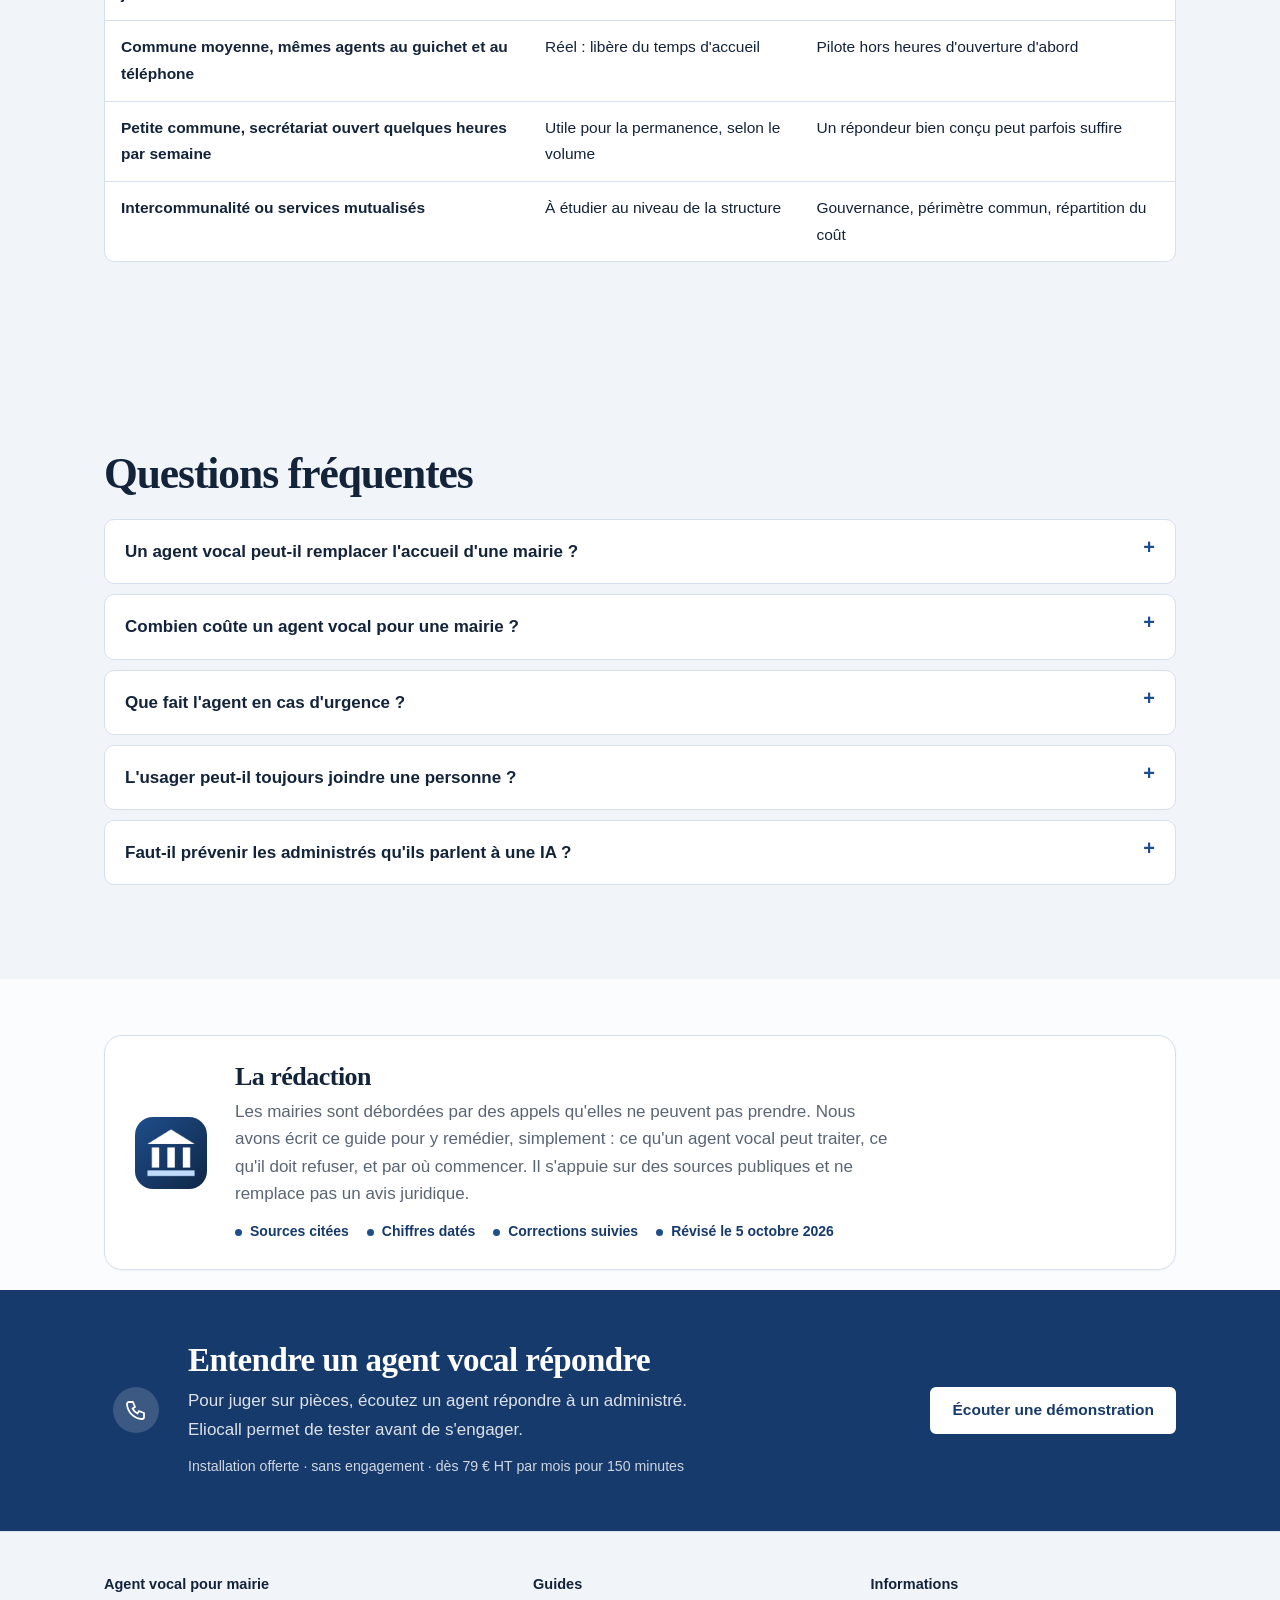
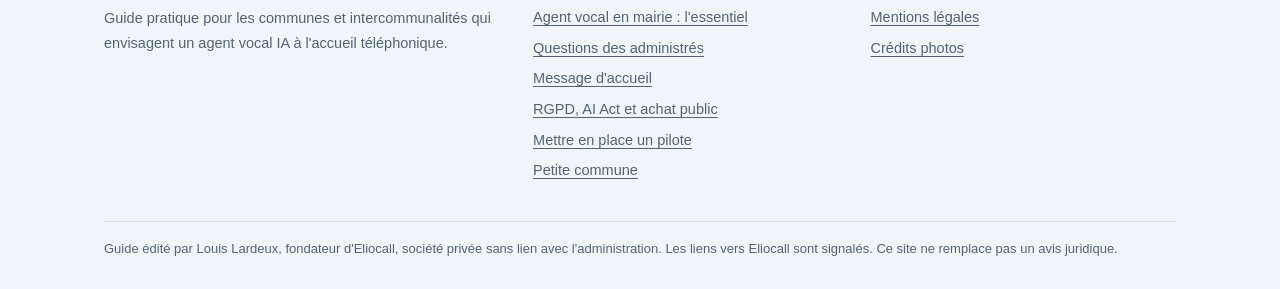
==== commit 64c6c84c: "SEO audit 04/11 : alt descriptifs sur les 12 images sans texte alternatif Photos de mairies nommées " ====
--- a/index.html
+++ b/index.html
@@ -54,7 +54,7 @@
 <div id="mq-cta" hidden><b>Juger sur pièces avant de s'engager</b><p>Un agent vocal de démonstration répond à un appel sur eliocall.com. Eliocall est une société privée&nbsp;: pour un marché public, lisez d'abord la page achat public.</p><a class="m-pr" href="https://eliocall.com/?utm_source=agent-ia-vocal-pour-mairie&amp;utm_medium=guide&amp;utm_campaign=demo-fin#hero-form" rel="nofollow sponsored noopener">Écouter une démonstration</a><a class="m-sc" href="/rgpd-achat-public/">RGPD et achat public</a></div>
 </div>
 <div class="m-ldv"><div class="m-ldv-s">
-<div class="m-ldv-p"><img id="mq-img" src="/img/mairie-burgaud-s.jpg" alt="" width="720" height="540" loading="lazy" decoding="async"><div><b id="mq-name">Accueil de la mairie</b><span id="mq-sub">Appel de 12 h 40, secrétariat fermé</span></div></div>
+<div class="m-ldv-p"><img id="mq-img" src="/img/mairie-burgaud-s.jpg" alt="Mairie du Burgaud en Haute-Garonne" width="720" height="540" loading="lazy" decoding="async"><div><b id="mq-name">Accueil de la mairie</b><span id="mq-sub">Appel de 12 h 40, secrétariat fermé</span></div></div>
 <div id="mq-log" aria-live="off"></div>
 <div id="mq-cr"><strong>Compte rendu transmis</strong><dl id="mq-dl"></dl></div>
 </div><p class="m-ldr"><button type="button" id="mq-again">Rejouer l'appel</button></p></div>
@@ -71,7 +71,7 @@
 function type(el,text,wps,done,id){clearTimeout(tm);if(rm){el.textContent=text;if(done)done();return}var w=text.split(" "),i=0,gap=1000/wps;
 (function s(){if(id!==seq)return;el.textContent=w.slice(0,++i).join(" ");log.scrollTop=log.scrollHeight;if(i<w.length)tm=setTimeout(s,gap);else if(done)done()})()}
 function setCR(rows){var dl=$("mq-dl");dl.innerHTML="";rows.forEach(function(r){var a=document.createElement("dt"),b=document.createElement("dd");a.textContent=r[0];b.textContent=r[1];dl.appendChild(a);dl.appendChild(b)})}
-function play(){var id=++seq;clearTimeout(tm);log.innerHTML="";var s=SC[cur];$("mq-img").src="/img/"+s.img+"-s.jpg";$("mq-name").textContent=s.name;$("mq-sub").textContent=s.sub;setCR(s.cr.map(function(r){return[r[0],"-"]}));
+function play(){var id=++seq;clearTimeout(tm);log.innerHTML="";var s=SC[cur];$("mq-img").src="/img/"+s.img+"-s.jpg";$("mq-img").alt=s.name;$("mq-name").textContent=s.name;$("mq-sub").textContent=s.sub;setCR(s.cr.map(function(r){return[r[0],"-"]}));
 var i=0;(function nx(){if(id!==seq)return;if(i>=s.lines.length){setCR(s.cr);bub("sys","Compte rendu transmis au service concerné.");$("mq-live").textContent="Appel traité : "+s.cr[1][1];if(!shown){shown=true;var c=$("mq-cta");c.hidden=false;c.setAttribute("data-in","")}return}
 var l=s.lines[i++];if(l[0]==="tag"){bub("tag",l[1]);tm=setTimeout(nx,rm?0:380)}else{var b=bub(l[0],"");type(b,l[1],l[0]==="me"?4:4.4,function(){tm=setTimeout(nx,rm?0:260)},id)}})()}
 tabs.forEach(function(b){b.addEventListener("click",function(){cur=b.getAttribute("data-k");tabs.forEach(function(x){x.setAttribute("aria-selected",x===b)});play()})});
@@ -177,7 +177,7 @@
 <div class="m-cards m-cols3"><a class="m-card" href="/rgpd-achat-public/"><span class="m-ico" aria-hidden="true"><svg viewBox="0 0 24 24" width="24" height="24" fill="none" stroke="currentColor" stroke-width="1.7" stroke-linecap="round" stroke-linejoin="round"><path d="M5 4h4l2 5-2.5 1.5a11 11 0 0 0 5 5L15 13l5 2v4a2 2 0 0 1-2 2A16 16 0 0 1 3 6a2 2 0 0 1 2-2z"/></svg></span><h3>RGPD et achat public</h3><p>Responsable de traitement, DPO, article 50 de l'AI Act, procédure d'achat&nbsp;: le cadre à vérifier avant de signer.</p><span class="m-more">Lire le cadre</span></a><a class="m-card" href="/mise-en-place-pilote/"><span class="m-ico" aria-hidden="true"><svg viewBox="0 0 24 24" width="24" height="24" fill="none" stroke="currentColor" stroke-width="1.7" stroke-linecap="round" stroke-linejoin="round"><rect x="5" y="4" width="14" height="17" rx="2"/><path d="M9 4v2h6V4M9 11h6M9 15h6"/></svg></span><h3>Mettre en place un pilote</h3><p>Un calendrier de quatre semaines, des indicateurs, et la communication aux administrés et aux agents.</p><span class="m-more">Voir le calendrier</span></a><a class="m-card" href="/petite-commune/"><span class="m-ico" aria-hidden="true"><svg viewBox="0 0 24 24" width="24" height="24" fill="none" stroke="currentColor" stroke-width="1.7" stroke-linecap="round" stroke-linejoin="round"><path d="M12 3l8 3v6c0 5-3.5 8-8 9-4.5-1-8-4-8-9V6z"/><path d="M9 12l2 2 4-4"/></svg></span><h3>Petite commune</h3><p>Secrétariat ouvert quelques heures, élus au téléphone&nbsp;: ce qui est utile et ce qui ne l'est pas.</p><span class="m-more">Lire le guide</span></a></div></div></div></section><section id="un-agent-vocal-convient-il-a-toutes-les-communes" class="m-ls m-rv m-lsalt m-lsfull"><div class="m-wrap m-lsw"><h2>Un agent vocal convient-il à toutes les communes&nbsp;?</h2><div class="m-lsb">
 <p>Non. L'intérêt dépend du volume d'appels, de l'organisation de l'accueil et de la capacité à tenir les informations à jour. Voici une lecture simple, à confronter à vos chiffres.</p>
 <div class="m-tablewrap"><table><tr><th>Situation</th><th>Intérêt probable</th><th>Point d'attention</th></tr><tr><td>Ville avec standard dédié et centaines d'appels par jour</td><td>Fort&nbsp;: appels répétitifs, pics horaires</td><td>Branchement à l'agenda des rendez-vous, volume de minutes</td></tr><tr><td>Commune moyenne, mêmes agents au guichet et au téléphone</td><td>Réel&nbsp;: libère du temps d'accueil</td><td>Pilote hors heures d'ouverture d'abord</td></tr><tr><td>Petite commune, secrétariat ouvert quelques heures par semaine</td><td>Utile pour la permanence, selon le volume</td><td>Un répondeur bien conçu peut parfois suffire</td></tr><tr><td>Intercommunalité ou services mutualisés</td><td>À étudier au niveau de la structure</td><td>Gouvernance, périmètre commun, répartition du coût</td></tr></table></div></div></div></section><section id="questions" class="m-ls m-rv m-lsfull m-lsalt"><div class="m-wrap m-lsw"><h2>Questions fréquentes</h2><div class="m-lsb"><details><summary>Un agent vocal peut-il remplacer l'accueil d'une mairie&nbsp;?</summary><p>Non, et ce n'est pas l'objectif. Il absorbe les appels répétitifs (horaires, pièces à fournir, collectes) et prend un message complet pour le reste. Les agents traitent ensuite les dossiers qui demandent de l'humain. Le retour d'expérience de la ville de Plaisir va dans ce sens&nbsp;: les standardistes humains restent disponibles.</p></details><details><summary>Combien coûte un agent vocal pour une mairie&nbsp;?</summary><p>Cela dépend du nombre de minutes d'appel, du nombre de numéros et des raccordements (agenda, outils métier). Demandez le prix de l'abonnement, le nombre de minutes incluses, le prix de la minute au-delà et les frais de mise en place. Calculez ensuite sur vos propres volumes. La page sur l'achat public explique comment cadrer cette dépense.</p></details><details><summary>Que fait l'agent en cas d'urgence&nbsp;?</summary><p>Il ne gère pas les urgences. Il invite l'appelant à composer le 15, le 17, le 18 ou le 112, et peut prévenir un astreignant si la commune l'a prévu. Ce comportement doit être testé avant la mise en service.</p></details><details><summary>L'usager peut-il toujours joindre une personne&nbsp;?</summary><p>C'est une bonne pratique de le prévoir&nbsp;: un accès vers un agent aux heures d'ouverture, ou un message avec rappel, évite que l'agent vocal devienne un mur. C'est aussi ce qui rassure les administrés les moins à l'aise avec le numérique.</p></details><details><summary>Faut-il prévenir les administrés qu'ils parlent à une IA&nbsp;?</summary><p>Oui. L'article 50 du règlement européen sur l'IA impose d'informer la personne qu'elle interagit avec une IA, sauf si c'est évident. L'agent doit le dire dès sa première phrase. Le détail est dans le guide RGPD et achat public.</p></details></div></div></section>
-<section class="m-rdn" id="redaction"><div class="m-wrap"><div class="m-rdc"><img class="m-rdm" src="/icon-192.png" alt="" width="72" height="72" loading="lazy" decoding="async"><div><h2>La rédaction</h2><p>Les mairies sont débordées par des appels qu'elles ne peuvent pas prendre. Nous avons écrit ce guide pour y remédier, simplement&nbsp;: ce qu'un agent vocal peut traiter, ce qu'il doit refuser, et par où commencer. Il s'appuie sur des sources publiques et ne remplace pas un avis juridique.</p><ul><li>Sources citées</li><li>Chiffres datés</li><li>Corrections suivies</li><li>Révisé le 5 octobre 2026</li></ul></div></div></div></section>
+<section class="m-rdn" id="redaction"><div class="m-wrap"><div class="m-rdc"><img class="m-rdm" src="/icon-192.png" alt="Logo de la rédaction" width="72" height="72" loading="lazy" decoding="async"><div><h2>La rédaction</h2><p>Les mairies sont débordées par des appels qu'elles ne peuvent pas prendre. Nous avons écrit ce guide pour y remédier, simplement&nbsp;: ce qu'un agent vocal peut traiter, ce qu'il doit refuser, et par où commencer. Il s'appuie sur des sources publiques et ne remplace pas un avis juridique.</p><ul><li>Sources citées</li><li>Chiffres datés</li><li>Corrections suivies</li><li>Révisé le 5 octobre 2026</li></ul></div></div></div></section>
 <div class="m-band"><div class="m-wrap"><div><div class="m-rg" aria-hidden="true"><span></span><span></span><span></span><b><svg viewBox="0 0 24 24" width="24" height="24" fill="none" stroke="#fff" stroke-width="1.8" stroke-linecap="round" stroke-linejoin="round"><path d="M5 4h4l2 5-2.5 1.5a11 11 0 0 0 5 5L15 13l5 2v4a2 2 0 0 1-2 2A16 16 0 0 1 3 6a2 2 0 0 1 2-2z"/></svg></b></div><div><h2>Entendre un agent vocal répondre</h2><p>Pour juger sur pièces, écoutez un agent répondre à un administré. Eliocall permet de tester avant de s'engager.</p><small style="display:block;margin-top:10px;opacity:.8">Installation offerte · sans engagement · dès 79 € HT par mois pour 150 minutes</small></div></div><a class="m-btn" href="https://eliocall.com/?utm_source=agent-ia-vocal-pour-mairie&amp;utm_medium=guide&amp;utm_campaign=mairie-accueil" rel="nofollow sponsored noopener">Écouter une démonstration</a></div></div>
 </main>
 <footer class="m-foot"><div class="m-wrap"><div><b>Agent vocal <span>pour mairie</span></b><p>Guide pratique pour les communes et intercommunalités qui envisagent un agent vocal IA à l'accueil téléphonique.</p></div><div><b>Guides</b><ul><li><a href="/">Agent vocal en mairie&nbsp;: l'essentiel</a></li><li><a href="/questions-des-administres/">Questions des administrés</a></li><li><a href="/message-d-accueil-telephonique-mairie/">Message d'accueil</a></li><li><a href="/rgpd-achat-public/">RGPD, AI Act et achat public</a></li><li><a href="/mise-en-place-pilote/">Mettre en place un pilote</a></li><li><a href="/petite-commune/">Petite commune</a></li></ul></div><div><b>Informations</b><ul><li><a href="/mentions-legales/">Mentions légales</a></li><li><a href="/mentions-legales/#credits-photos">Crédits photos</a></li></ul></div><div class="m-small">Guide édité par Louis Lardeux, fondateur d'Eliocall, société privée sans lien avec l'administration. Les liens vers Eliocall sont signalés. Ce site ne remplace pas un avis juridique.</div></div></footer>
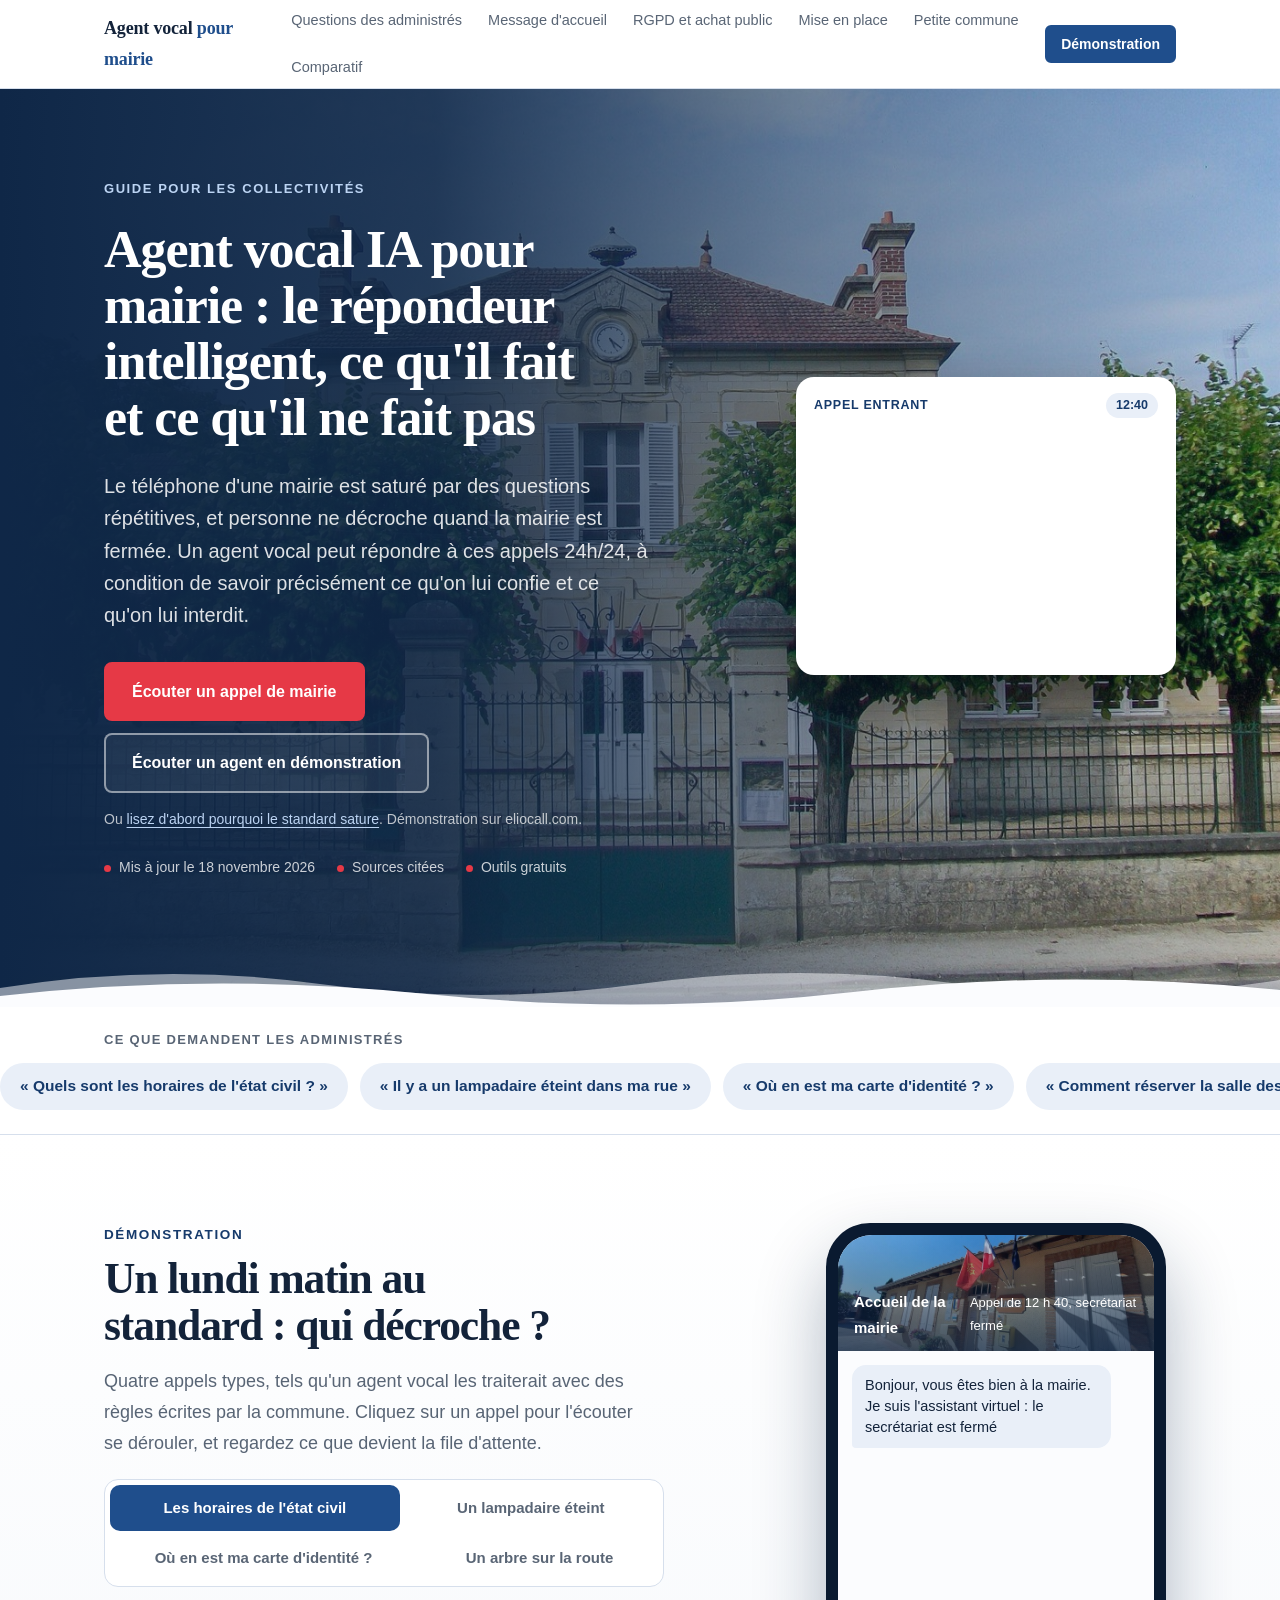
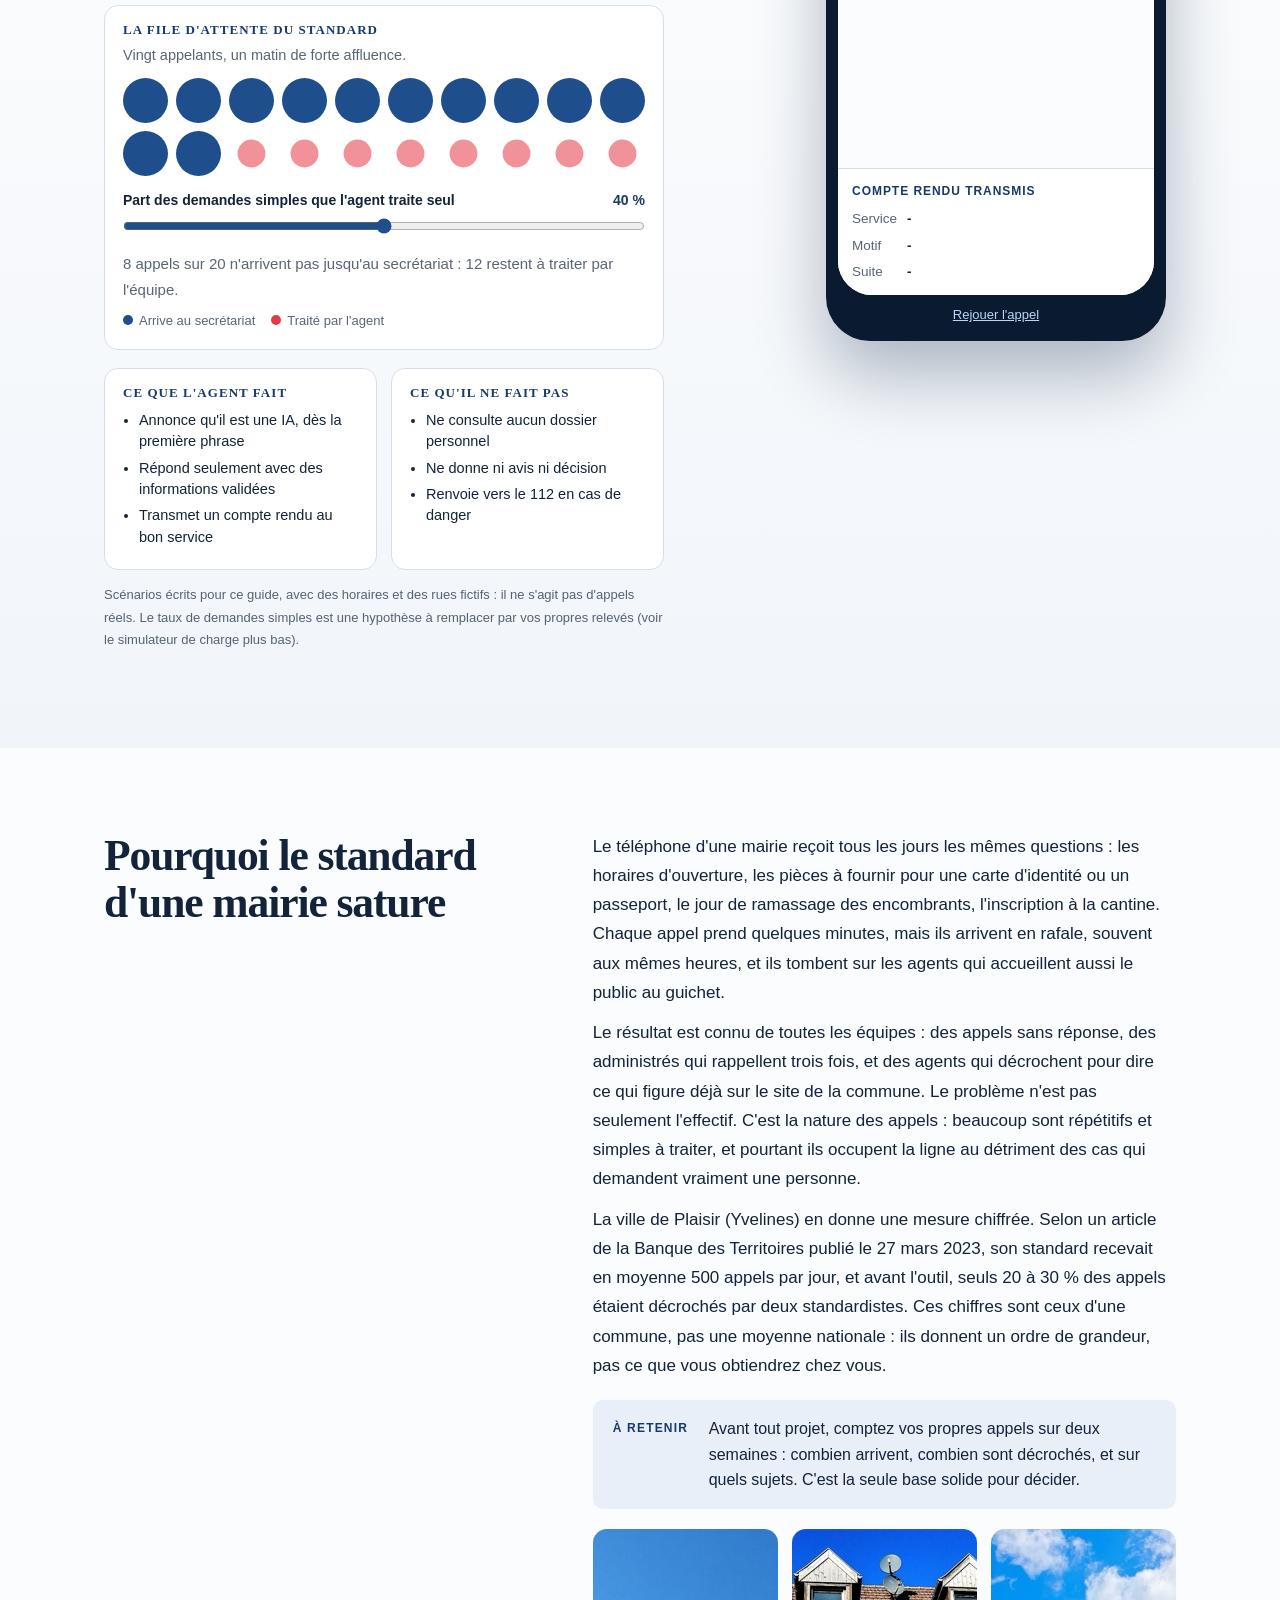
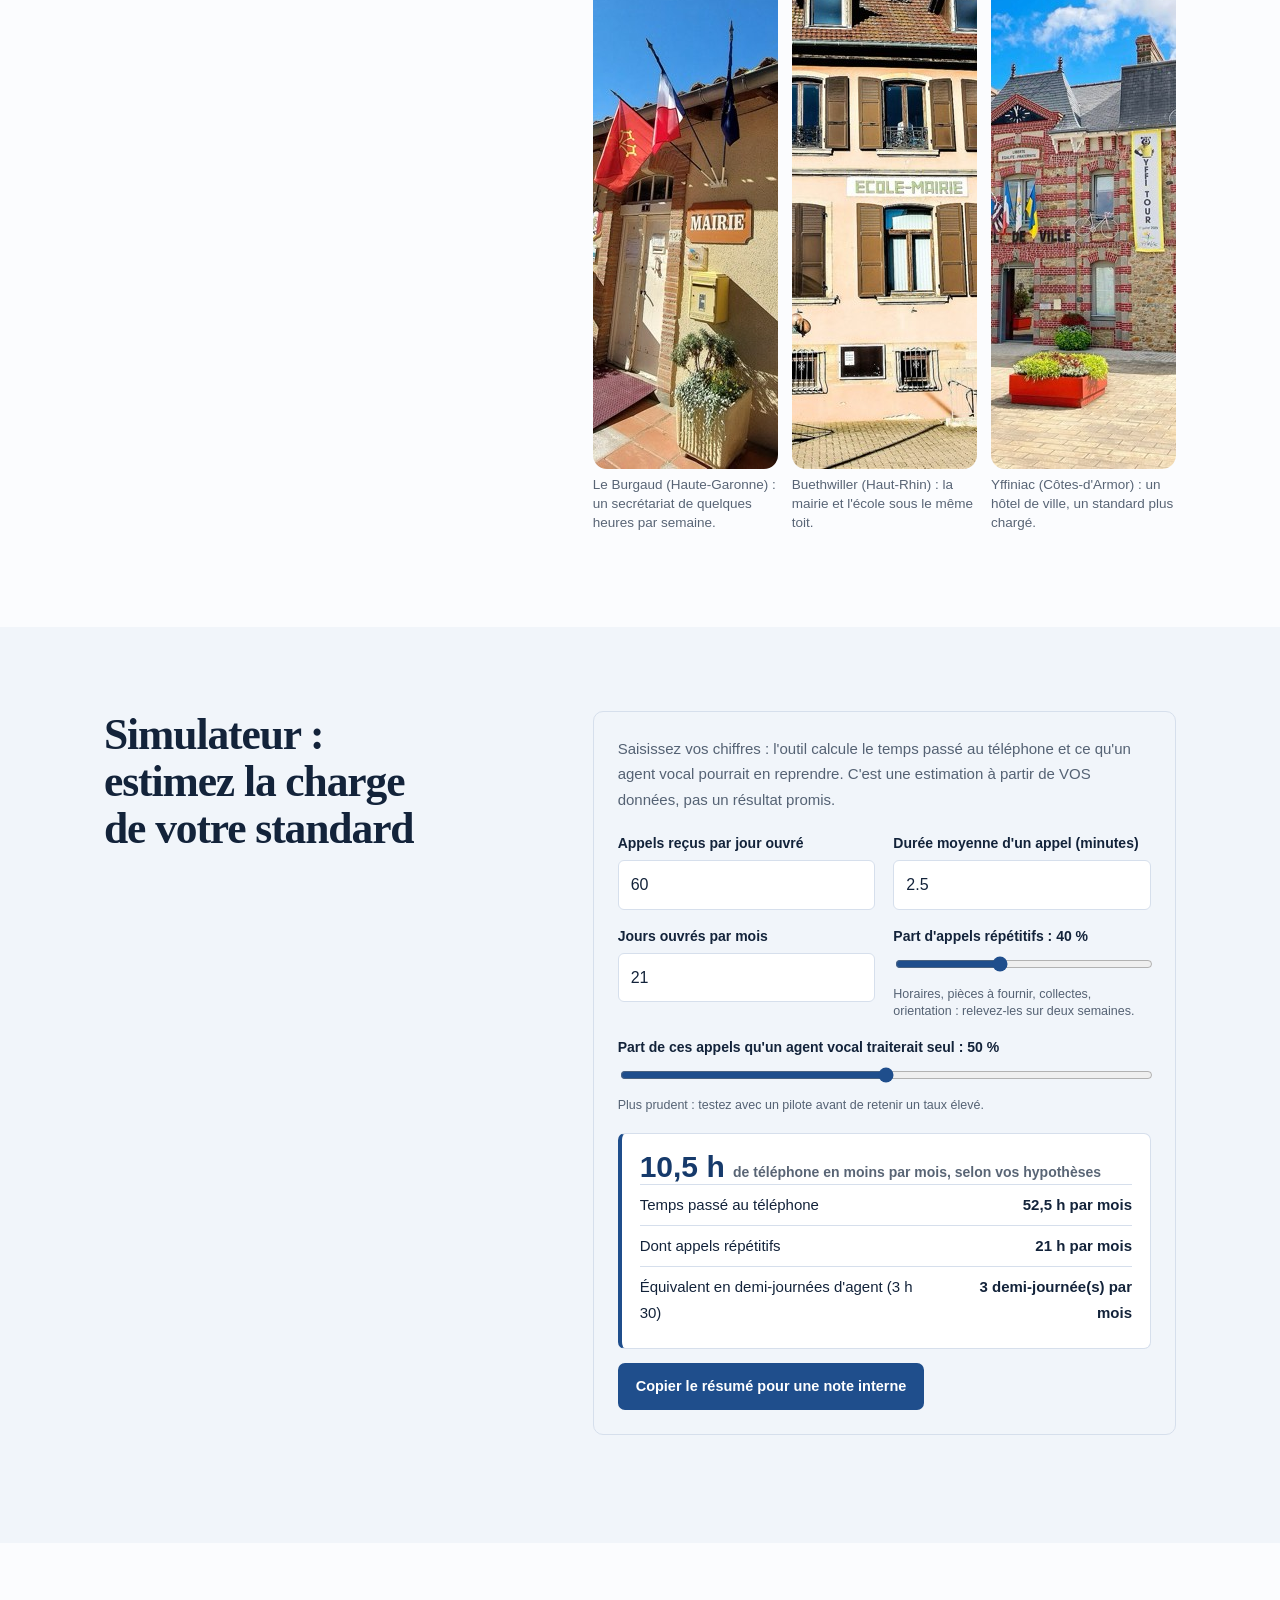
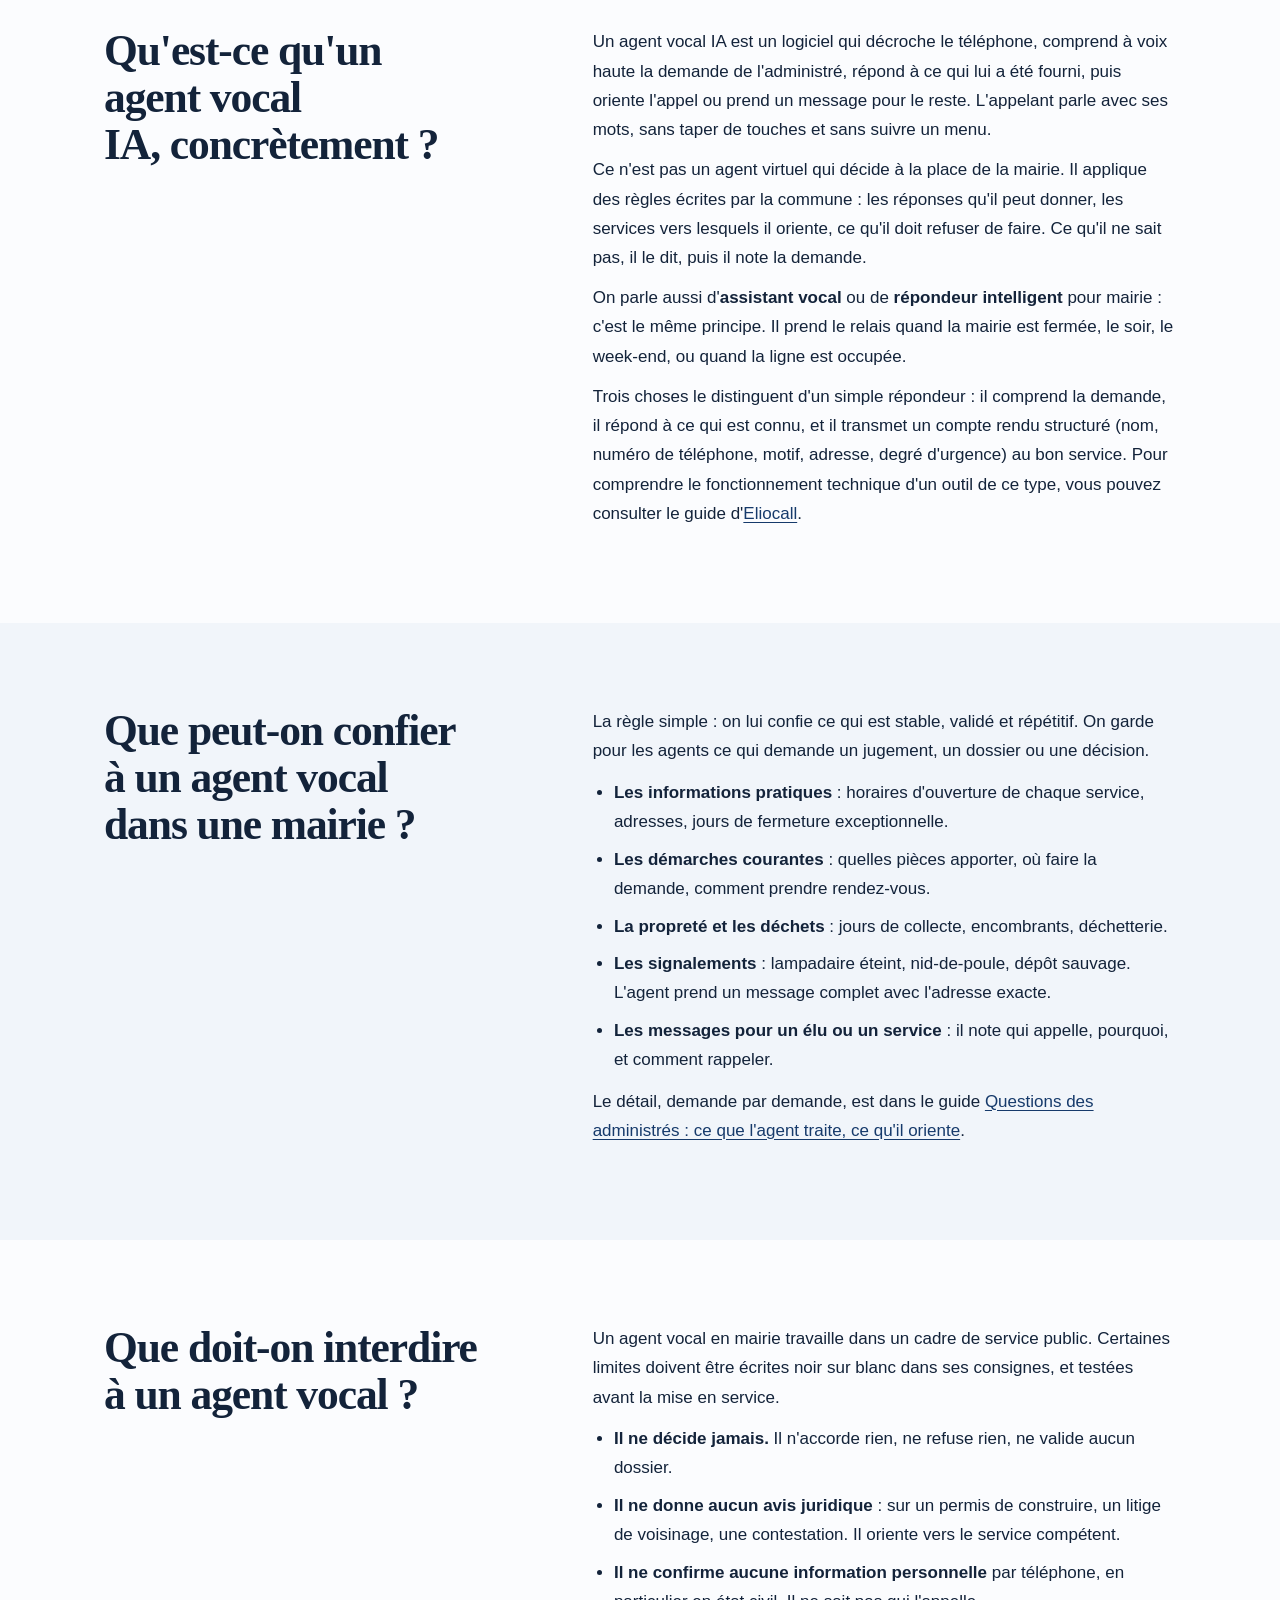
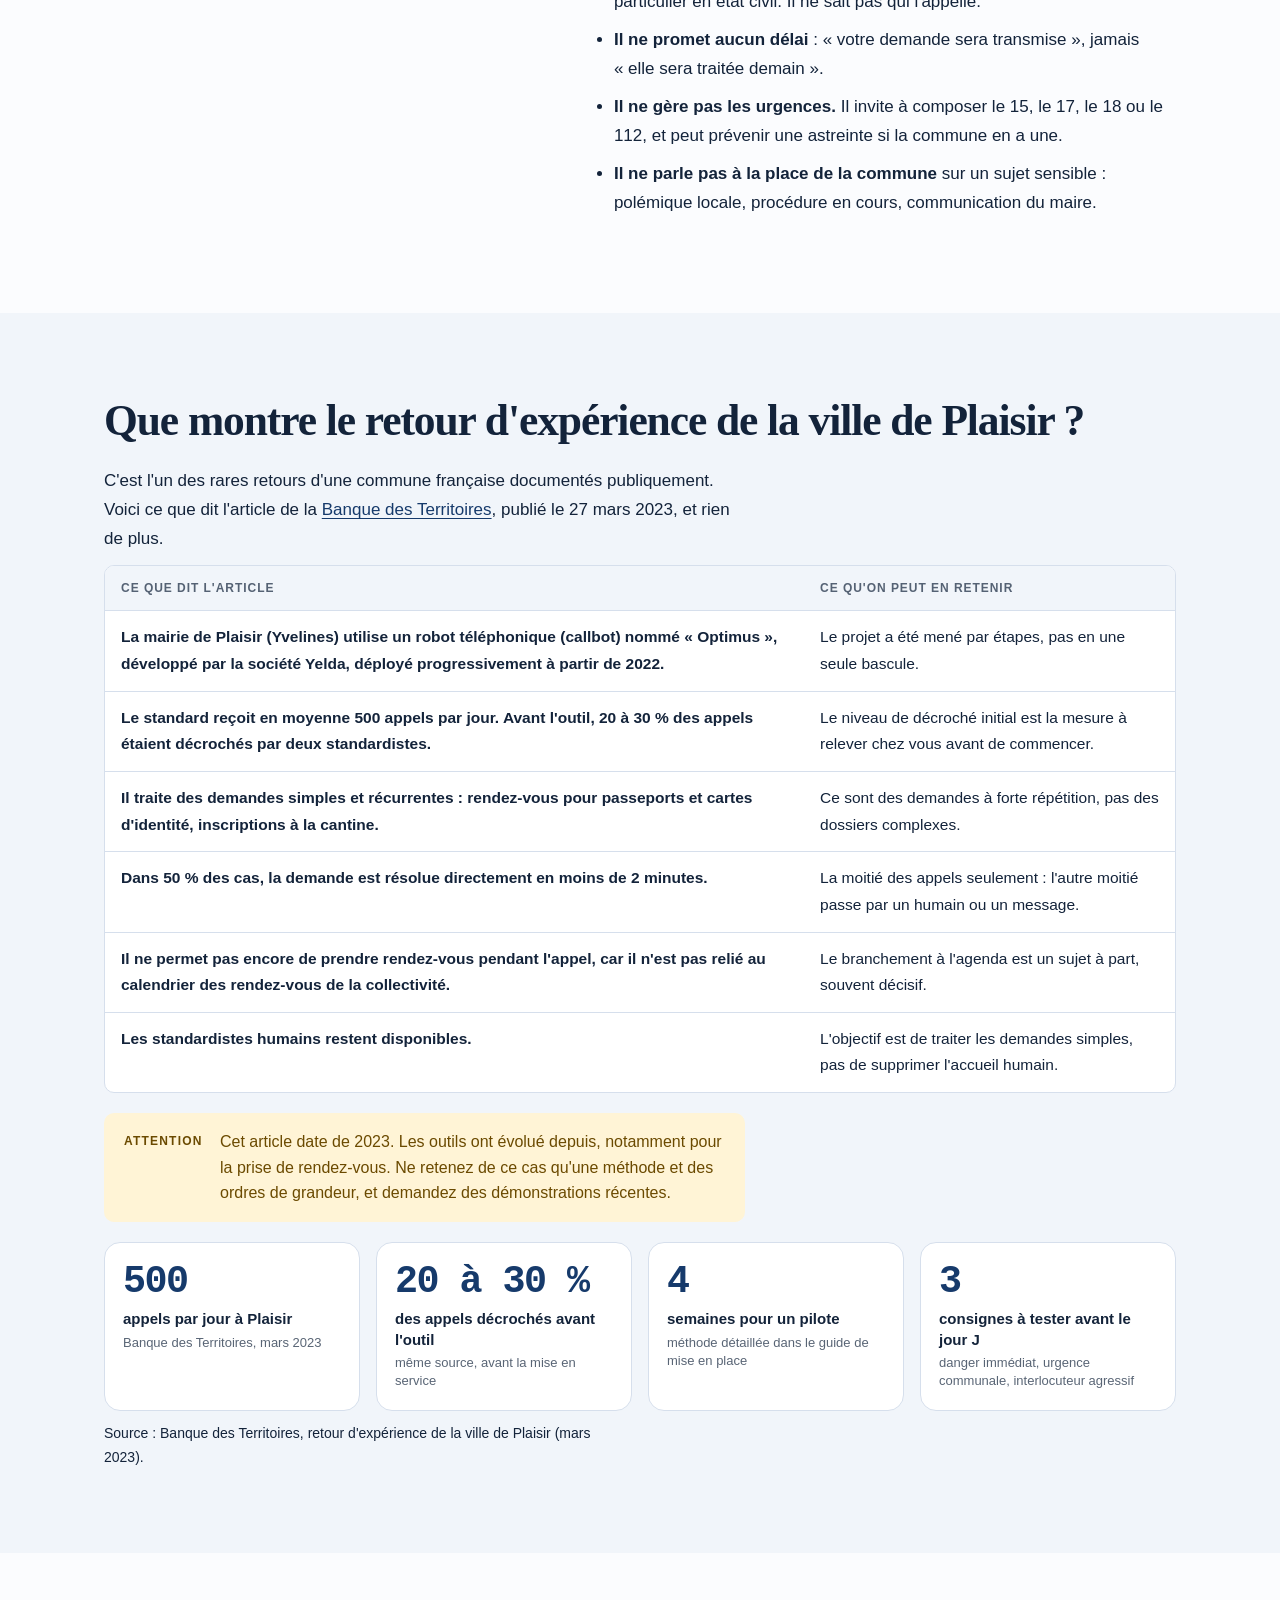
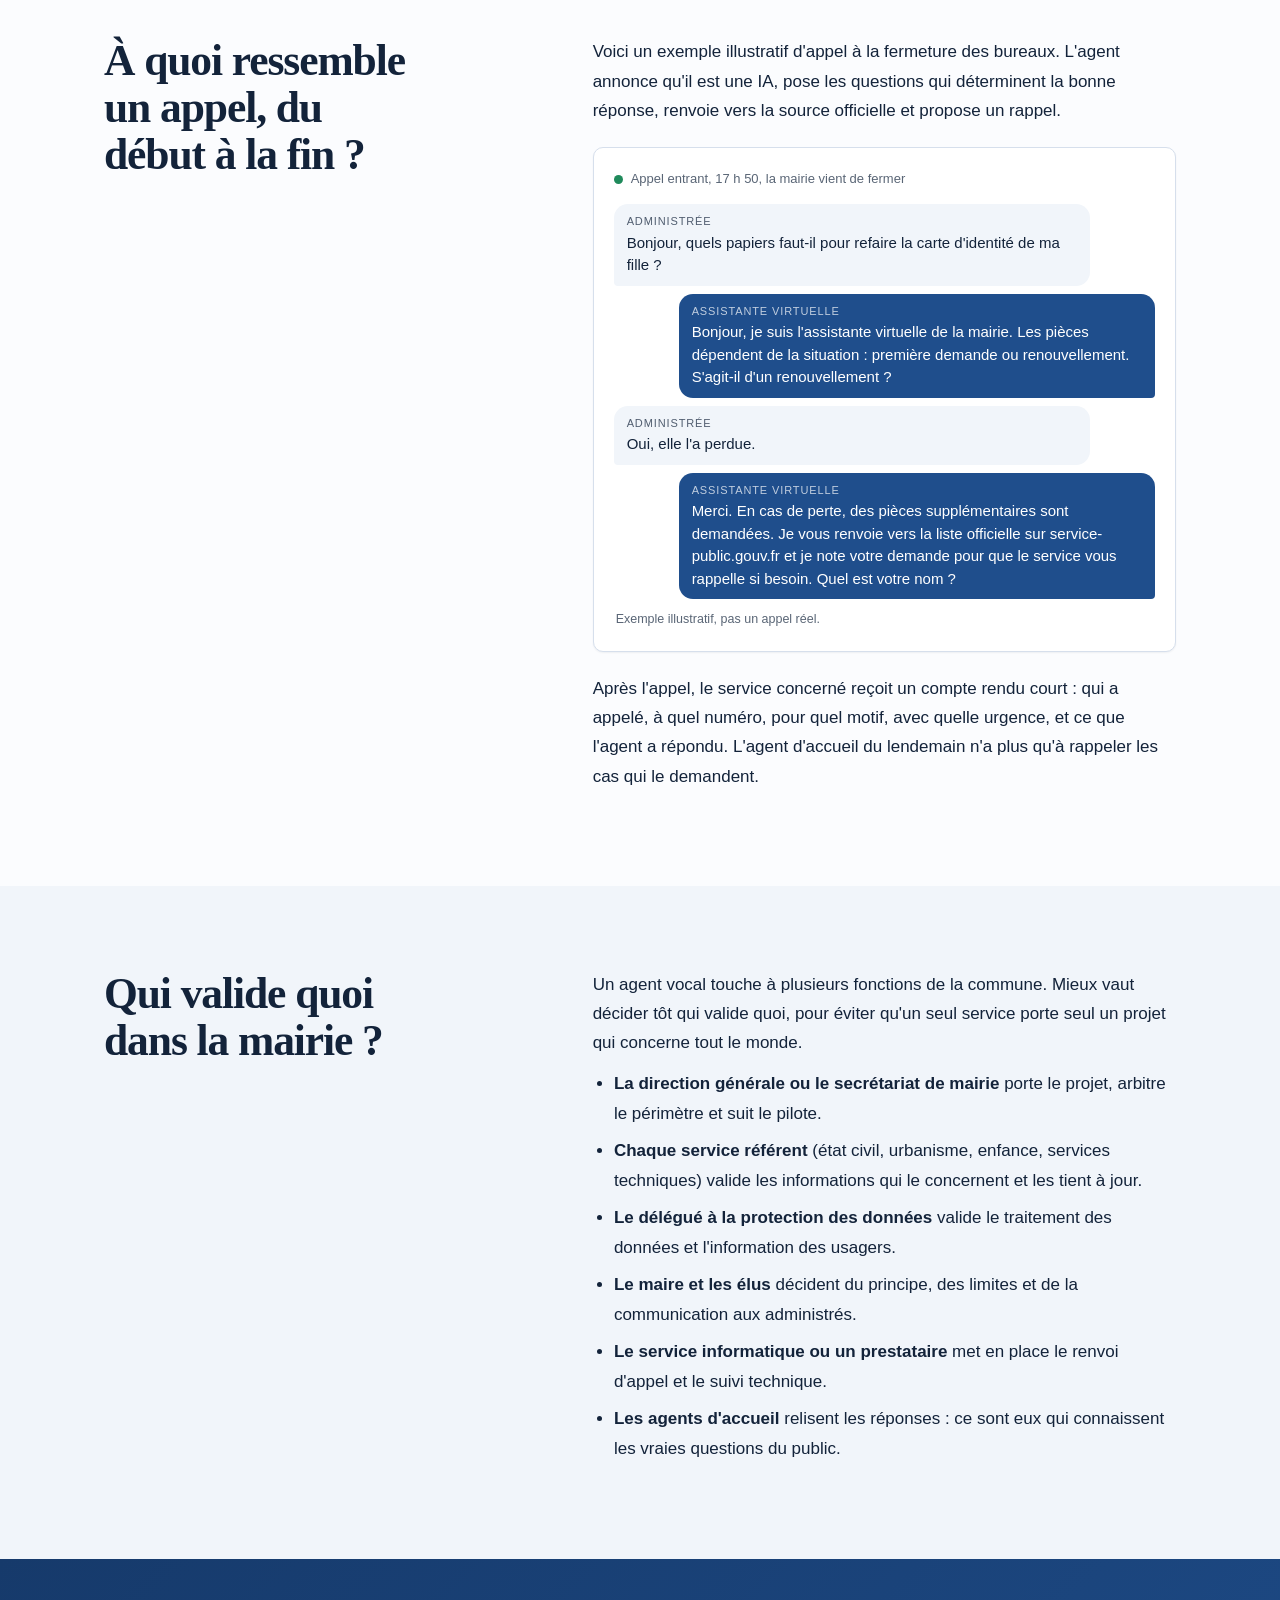
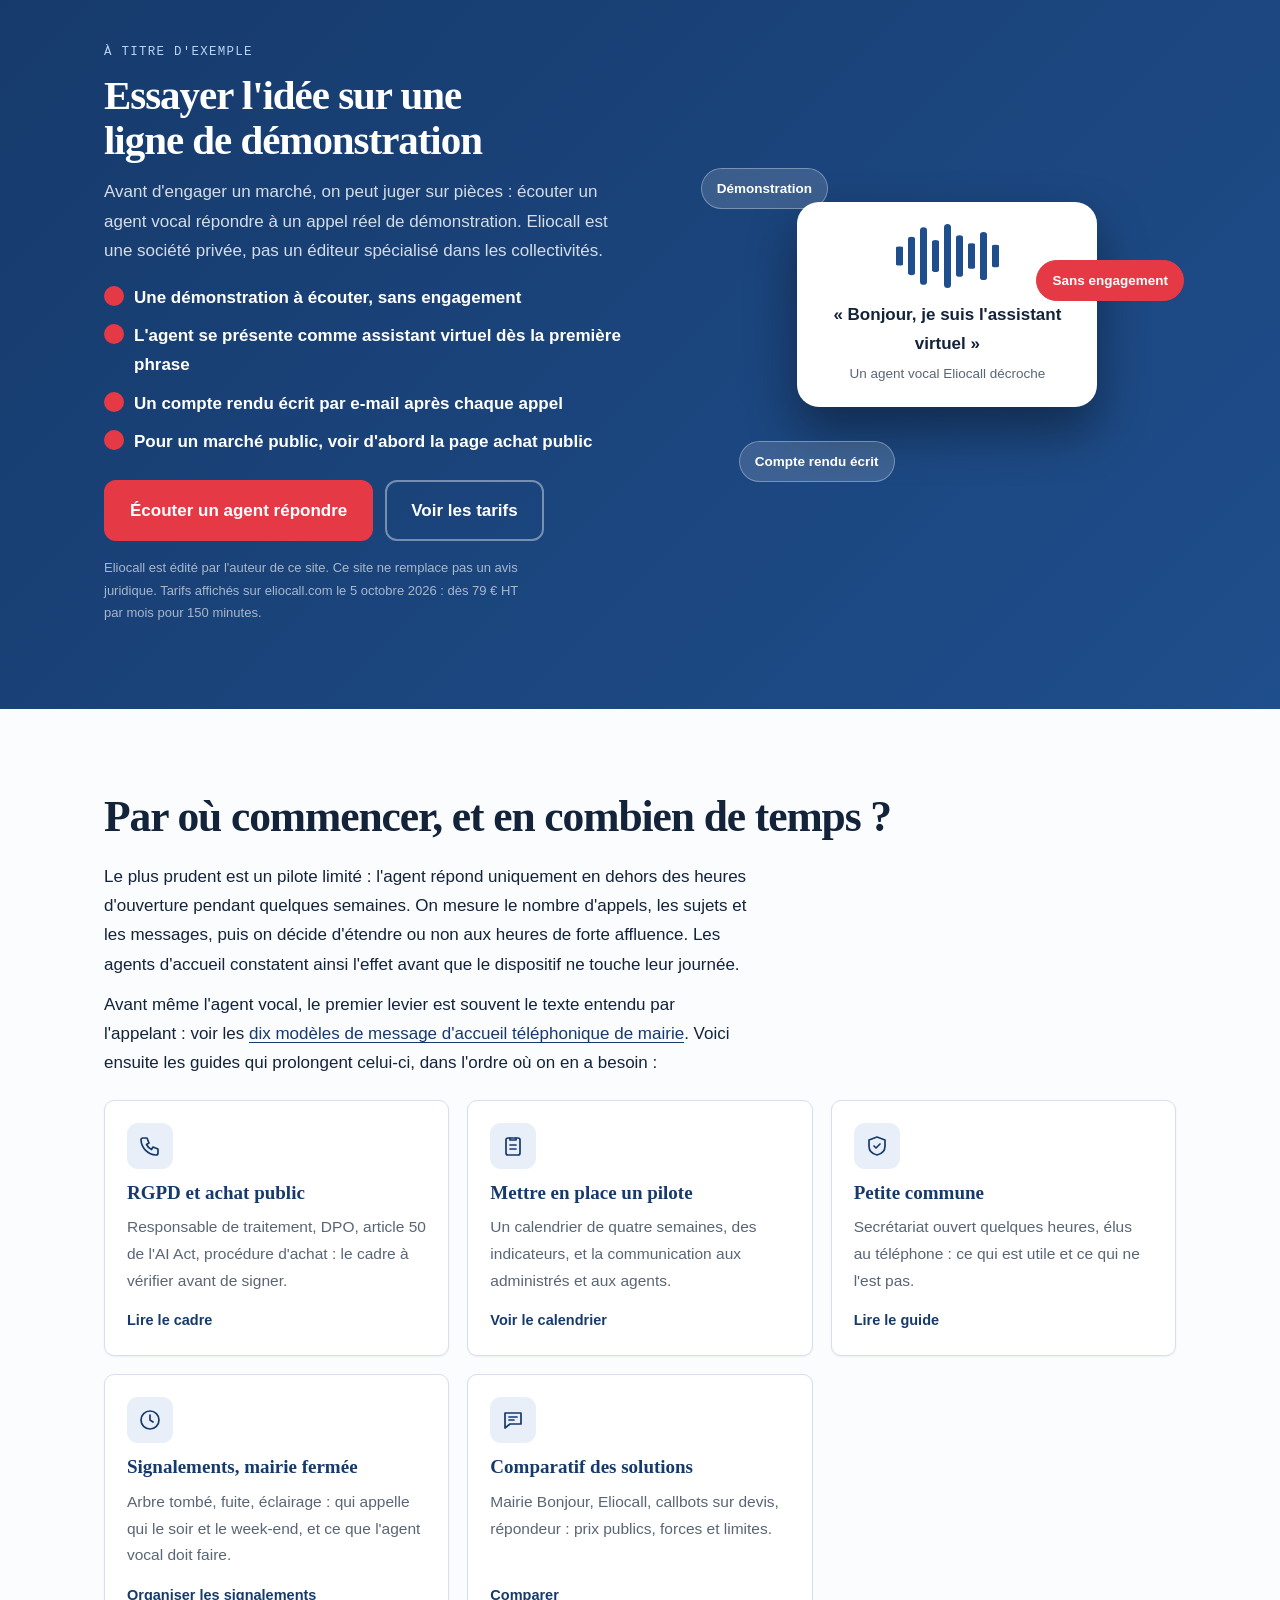
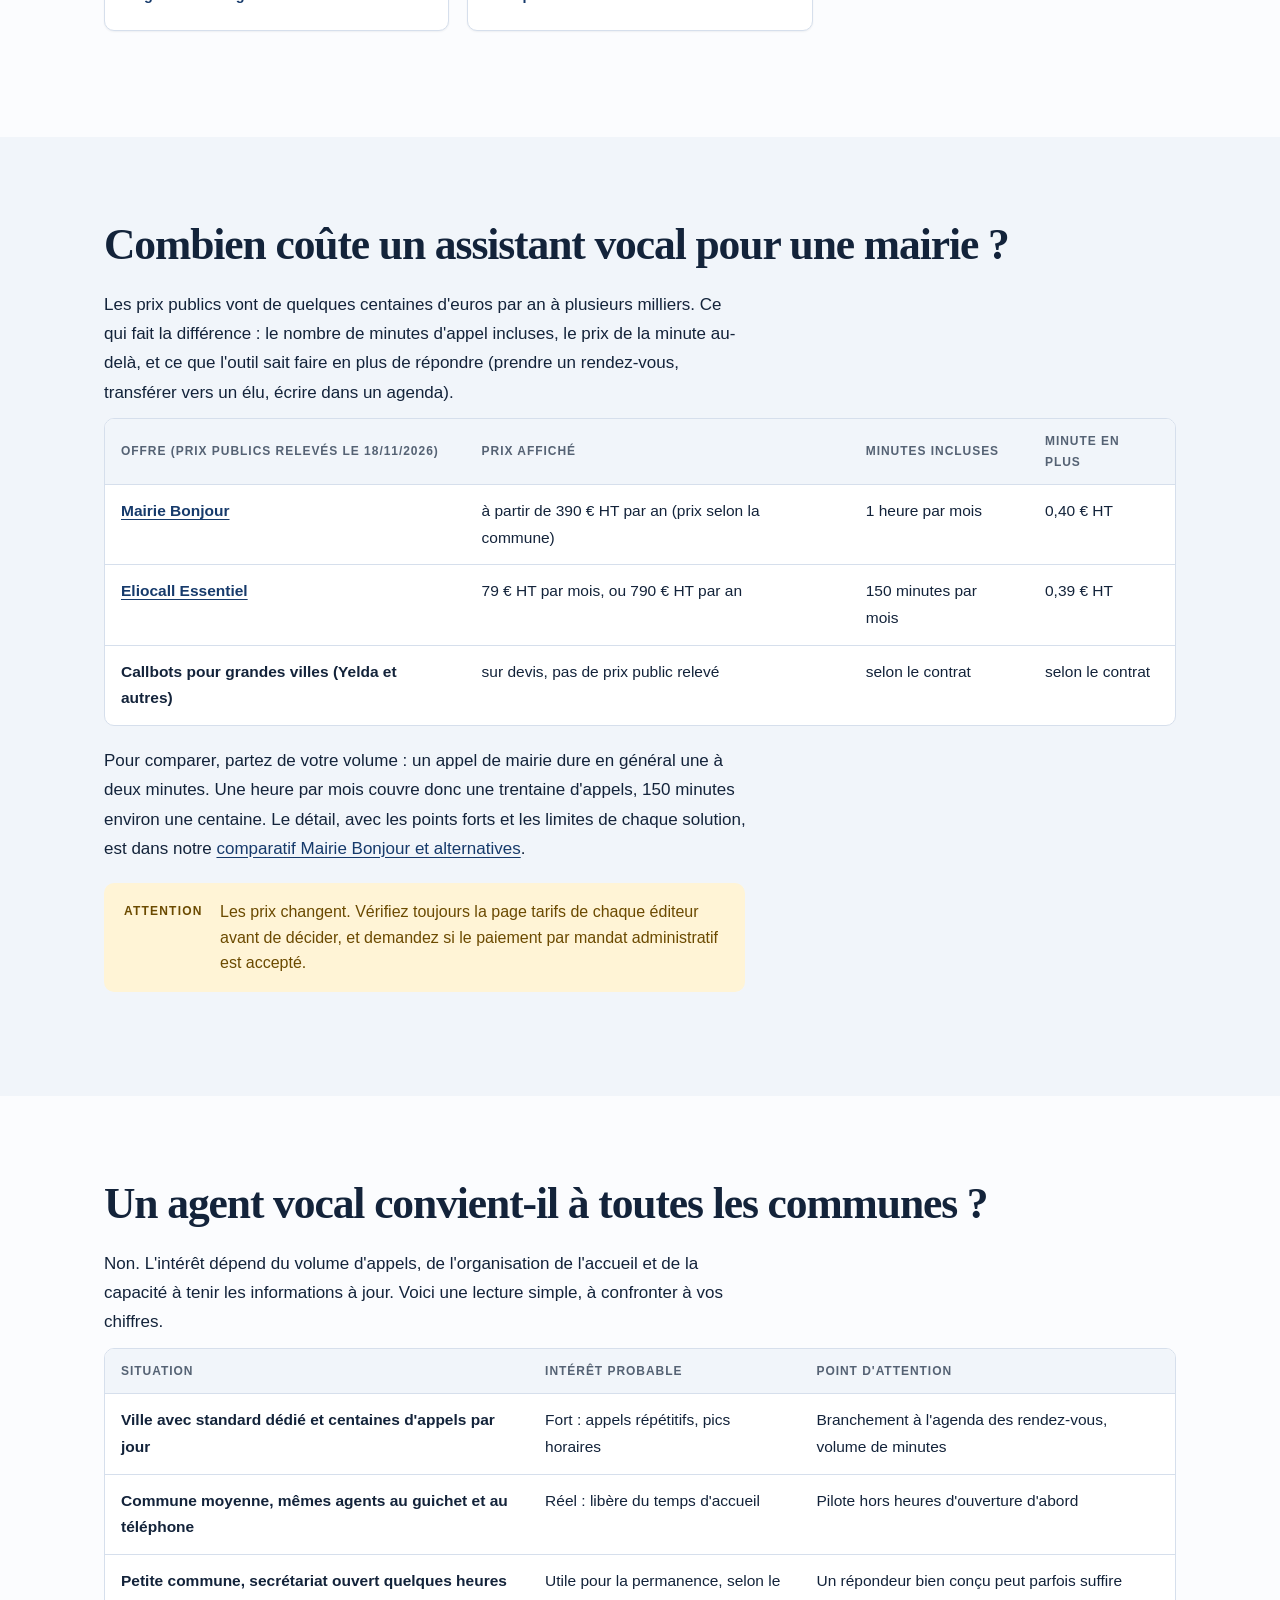
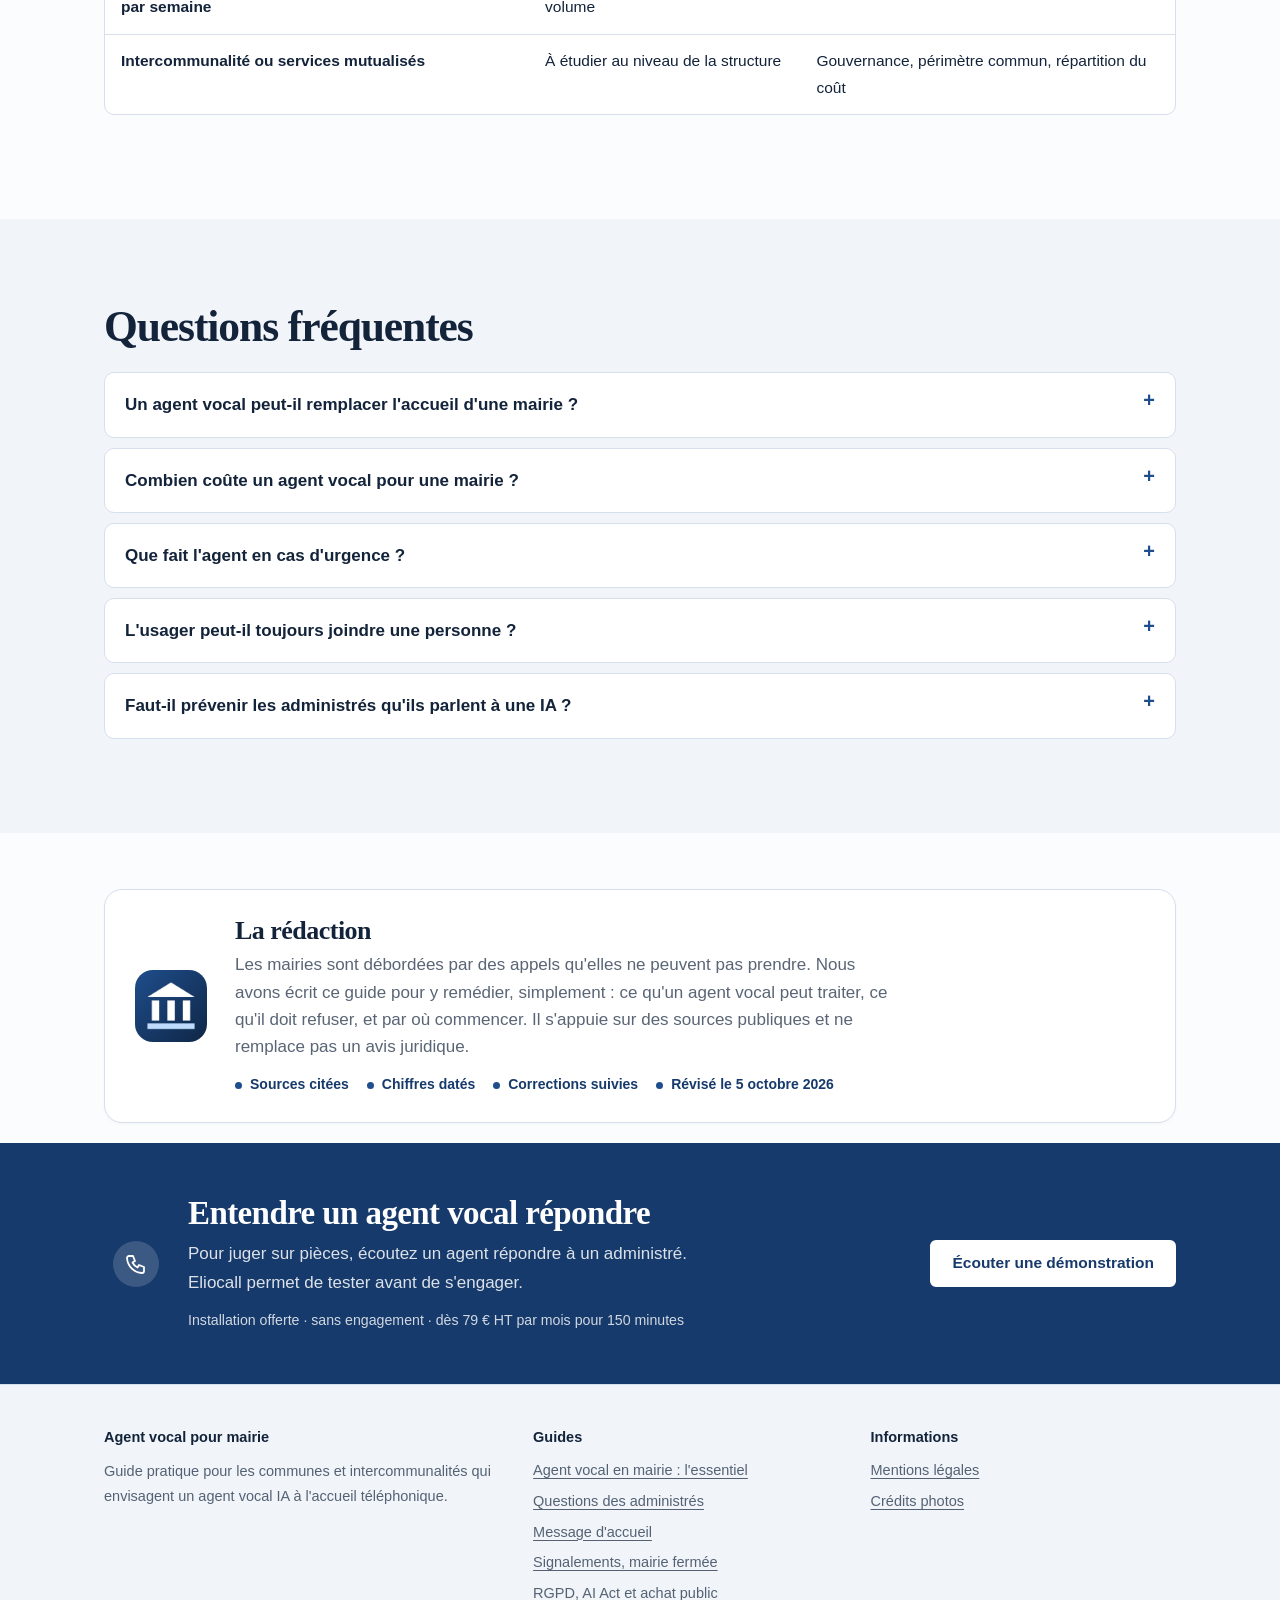
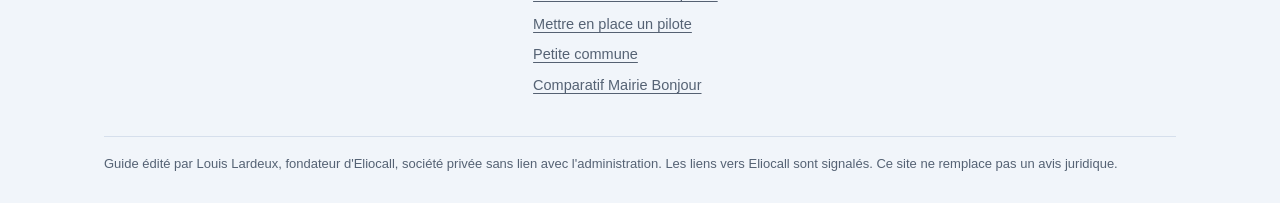
==== commit dcd4cf89: "SEO 18/11 : comparatif Mairie Bonjour et alternatives, page signalements mairie fermée, accueil « ré" ====
--- a/index.html
+++ b/index.html
@@ -3,14 +3,14 @@
 <head>
 <meta charset="utf-8">
 <meta name="viewport" content="width=device-width, initial-scale=1">
-<title>Agent vocal IA en mairie : ce qu'il fait et ne fait pas</title>
-<meta name="description" content="Ce qu&#x27;un agent vocal IA traite à l&#x27;accueil téléphonique d&#x27;une mairie, ce qu&#x27;il doit refuser, un retour d&#x27;expérience et par où commencer.">
+<title>Agent vocal IA pour mairie : répondeur intelligent 24h/24</title>
+<meta name="description" content="Assistant vocal pour mairie : ce qu&#x27;un répondeur intelligent traite quand la mairie est fermée, ce qu&#x27;il doit refuser, les prix publics et par où commencer.">
 <link rel="canonical" href="https://agent-ia-vocal-pour-mairie.fr/">
 <meta property="og:type" content="article">
 <meta property="og:locale" content="fr_FR">
 <meta property="og:site_name" content="Agent vocal pour mairie">
-<meta property="og:title" content="Agent vocal IA en mairie : ce qu&#x27;il fait et ne fait pas">
-<meta property="og:description" content="Ce qu&#x27;un agent vocal IA traite à l&#x27;accueil téléphonique d&#x27;une mairie, ce qu&#x27;il doit refuser, un retour d&#x27;expérience et par où commencer.">
+<meta property="og:title" content="Agent vocal IA pour mairie : répondeur intelligent 24h/24">
+<meta property="og:description" content="Assistant vocal pour mairie : ce qu&#x27;un répondeur intelligent traite quand la mairie est fermée, ce qu&#x27;il doit refuser, les prix publics et par où commencer.">
 <meta property="og:url" content="https://agent-ia-vocal-pour-mairie.fr/">
 <meta property="og:image" content="https://agent-ia-vocal-pour-mairie.fr/og-image.png">
 <meta property="og:image:width" content="1200">
@@ -26,16 +26,16 @@
 
 <meta http-equiv="Content-Security-Policy" content="default-src 'self'; script-src 'self' 'unsafe-inline'; style-src 'self' 'unsafe-inline'; img-src 'self' data:; base-uri 'self'; form-action 'none'">
 <meta name="referrer" content="strict-origin-when-cross-origin">
-<script type="application/ld+json">{"@context": "https://schema.org", "@graph": [{"@type": "BreadcrumbList", "itemListElement": [{"@type": "ListItem", "position": 1, "name": "Accueil", "item": "https://agent-ia-vocal-pour-mairie.fr/"}]}, {"@type": "Article", "headline": "Agent vocal IA pour une mairie : ce qu'il fait, ce qu'il ne fait pas", "description": "Ce qu'un agent vocal IA traite à l'accueil téléphonique d'une mairie, ce qu'il doit refuser, un retour d'expérience et par où commencer.", "inLanguage": "fr-FR", "datePublished": "2026-10-05", "dateModified": "2026-10-31", "mainEntityOfPage": "https://agent-ia-vocal-pour-mairie.fr/", "author": {"@type": "Organization", "name": "Agent vocal pour mairie", "url": "https://agent-ia-vocal-pour-mairie.fr"}, "publisher": {"@type": "Organization", "name": "Agent vocal pour mairie", "url": "https://agent-ia-vocal-pour-mairie.fr"}}, {"@type": "FAQPage", "mainEntity": [{"@type": "Question", "name": "Un agent vocal peut-il remplacer l'accueil d'une mairie ?", "acceptedAnswer": {"@type": "Answer", "text": "Non, et ce n'est pas l'objectif. Il absorbe les appels répétitifs (horaires, pièces à fournir, collectes) et prend un message complet pour le reste. Les agents traitent ensuite les dossiers qui demandent de l'humain. Le retour d'expérience de la ville de Plaisir va dans ce sens : les standardistes humains restent disponibles."}}, {"@type": "Question", "name": "Combien coûte un agent vocal pour une mairie ?", "acceptedAnswer": {"@type": "Answer", "text": "Cela dépend du nombre de minutes d'appel, du nombre de numéros et des raccordements (agenda, outils métier). Demandez le prix de l'abonnement, le nombre de minutes incluses, le prix de la minute au-delà et les frais de mise en place. Calculez ensuite sur vos propres volumes. La page sur l'achat public explique comment cadrer cette dépense."}}, {"@type": "Question", "name": "Que fait l'agent en cas d'urgence ?", "acceptedAnswer": {"@type": "Answer", "text": "Il ne gère pas les urgences. Il invite l'appelant à composer le 15, le 17, le 18 ou le 112, et peut prévenir un astreignant si la commune l'a prévu. Ce comportement doit être testé avant la mise en service."}}, {"@type": "Question", "name": "L'usager peut-il toujours joindre une personne ?", "acceptedAnswer": {"@type": "Answer", "text": "C'est une bonne pratique de le prévoir : un accès vers un agent aux heures d'ouverture, ou un message avec rappel, évite que l'agent vocal devienne un mur. C'est aussi ce qui rassure les administrés les moins à l'aise avec le numérique."}}, {"@type": "Question", "name": "Faut-il prévenir les administrés qu'ils parlent à une IA ?", "acceptedAnswer": {"@type": "Answer", "text": "Oui. L'article 50 du règlement européen sur l'IA impose d'informer la personne qu'elle interagit avec une IA, sauf si c'est évident. L'agent doit le dire dès sa première phrase. Le détail est dans le guide RGPD et achat public."}}]}, {"@type": "WebSite", "@id": "https://agent-ia-vocal-pour-mairie.fr/#site", "name": "Agent vocal pour mairie", "url": "https://agent-ia-vocal-pour-mairie.fr/", "inLanguage": "fr-FR"}, {"@type": "Organization", "@id": "https://agent-ia-vocal-pour-mairie.fr/#org", "name": "Agent vocal pour mairie", "url": "https://agent-ia-vocal-pour-mairie.fr/", "logo": {"@type": "ImageObject", "url": "https://agent-ia-vocal-pour-mairie.fr/icon-192.png", "width": 192, "height": 192}}]}</script>
+<script type="application/ld+json">{"@context": "https://schema.org", "@graph": [{"@type": "BreadcrumbList", "itemListElement": [{"@type": "ListItem", "position": 1, "name": "Accueil", "item": "https://agent-ia-vocal-pour-mairie.fr/"}]}, {"@type": "Article", "headline": "Agent vocal IA pour mairie : le répondeur intelligent, ce qu'il fait et ce qu'il ne fait pas", "description": "Assistant vocal pour mairie : ce qu'un répondeur intelligent traite quand la mairie est fermée, ce qu'il doit refuser, les prix publics et par où commencer.", "inLanguage": "fr-FR", "datePublished": "2026-10-05", "dateModified": "2026-11-18", "mainEntityOfPage": "https://agent-ia-vocal-pour-mairie.fr/", "author": {"@type": "Organization", "name": "Agent vocal pour mairie", "url": "https://agent-ia-vocal-pour-mairie.fr"}, "publisher": {"@type": "Organization", "name": "Agent vocal pour mairie", "url": "https://agent-ia-vocal-pour-mairie.fr"}}, {"@type": "FAQPage", "mainEntity": [{"@type": "Question", "name": "Un agent vocal peut-il remplacer l'accueil d'une mairie ?", "acceptedAnswer": {"@type": "Answer", "text": "Non, et ce n'est pas l'objectif. Il absorbe les appels répétitifs (horaires, pièces à fournir, collectes) et prend un message complet pour le reste. Les agents traitent ensuite les dossiers qui demandent de l'humain. Le retour d'expérience de la ville de Plaisir va dans ce sens : les standardistes humains restent disponibles."}}, {"@type": "Question", "name": "Combien coûte un agent vocal pour une mairie ?", "acceptedAnswer": {"@type": "Answer", "text": "Les prix publics relevés le 18/11/2026 vont de 390 € HT par an chez Mairie Bonjour (1 heure d'appels par mois, puis 0,40 € la minute) à 79 € HT par mois chez Eliocall (150 minutes, puis 0,39 € la minute). Les callbots pour grandes villes sont sur devis. Comparez surtout les minutes incluses, le prix de la minute au-delà et ce que l'outil sait faire en plus de répondre."}}, {"@type": "Question", "name": "Que fait l'agent en cas d'urgence ?", "acceptedAnswer": {"@type": "Answer", "text": "Il ne gère pas les urgences. Il invite l'appelant à composer le 15, le 17, le 18 ou le 112, et peut prévenir un astreignant si la commune l'a prévu. Ce comportement doit être testé avant la mise en service."}}, {"@type": "Question", "name": "L'usager peut-il toujours joindre une personne ?", "acceptedAnswer": {"@type": "Answer", "text": "C'est une bonne pratique de le prévoir : un accès vers un agent aux heures d'ouverture, ou un message avec rappel, évite que l'agent vocal devienne un mur. C'est aussi ce qui rassure les administrés les moins à l'aise avec le numérique."}}, {"@type": "Question", "name": "Faut-il prévenir les administrés qu'ils parlent à une IA ?", "acceptedAnswer": {"@type": "Answer", "text": "Oui. L'article 50 du règlement européen sur l'IA impose d'informer la personne qu'elle interagit avec une IA, sauf si c'est évident. L'agent doit le dire dès sa première phrase. Le détail est dans le guide RGPD et achat public."}}]}, {"@type": "WebSite", "@id": "https://agent-ia-vocal-pour-mairie.fr/#site", "name": "Agent vocal pour mairie", "url": "https://agent-ia-vocal-pour-mairie.fr/", "inLanguage": "fr-FR"}, {"@type": "Organization", "@id": "https://agent-ia-vocal-pour-mairie.fr/#org", "name": "Agent vocal pour mairie", "url": "https://agent-ia-vocal-pour-mairie.fr/", "logo": {"@type": "ImageObject", "url": "https://agent-ia-vocal-pour-mairie.fr/icon-192.png", "width": 192, "height": 192}}]}</script>
 <link rel="stylesheet" href="/style.css">
 <script>(function(){var d=document.documentElement;if(window.matchMedia&&matchMedia("(prefers-reduced-motion: reduce)").matches)return;d.classList.add("m-js");setTimeout(function(){if(!window.__rvok)d.classList.add("m-show")},3500)})();</script>
 </head>
 <body>
 <a class="m-skip" href="#contenu">Aller au contenu</a>
 <div class="m-rdp" id="rdp" aria-hidden="true"><i></i></div>
-<header class="m-top"><div class="m-wrap"><a class="m-brand" href="/">Agent vocal <span>pour mairie</span></a><nav class="m-nav" aria-label="Navigation"><a href="/questions-des-administres/">Questions des administrés</a><a href="/message-d-accueil-telephonique-mairie/">Message d'accueil</a><a href="/rgpd-achat-public/">RGPD et achat public</a><a href="/mise-en-place-pilote/">Mise en place</a><a href="/petite-commune/">Petite commune</a></nav><a class="m-btn m-small" href="https://eliocall.com/?utm_source=agent-ia-vocal-pour-mairie&amp;utm_medium=guide&amp;utm_campaign=header" rel="nofollow sponsored noopener">Démonstration</a></div></header>
+<header class="m-top"><div class="m-wrap"><a class="m-brand" href="/">Agent vocal <span>pour mairie</span></a><nav class="m-nav" aria-label="Navigation"><a href="/questions-des-administres/">Questions des administrés</a><a href="/message-d-accueil-telephonique-mairie/">Message d'accueil</a><a href="/rgpd-achat-public/">RGPD et achat public</a><a href="/mise-en-place-pilote/">Mise en place</a><a href="/petite-commune/">Petite commune</a><a href="/mairie-bonjour-avis-alternatives/">Comparatif</a></nav><a class="m-btn m-small" href="https://eliocall.com/?utm_source=agent-ia-vocal-pour-mairie&amp;utm_medium=guide&amp;utm_campaign=header" rel="nofollow sponsored noopener">Démonstration</a></div></header>
 <main id="contenu">
-<section class="m-hp" data-ap><img class="m-hpi" src="/img/mairie-vineuil.jpg" alt="Mairie de Vineuil-Saint-Firmin, dans l'Oise, avec son horloge et sa grille" width="1400" height="1050" loading="eager" decoding="async" fetchpriority="high"><div class="m-wrap"><div><div class="m-hk">Guide pour les collectivités</div><h1>Agent vocal IA pour une mairie&nbsp;: ce qu'il fait, ce qu'il ne fait pas</h1><p class="m-hl">Le téléphone d'une mairie est saturé par des questions répétitives. Un agent vocal peut les absorber, à condition de savoir précisément ce qu'on lui confie et ce qu'on lui interdit.</p><div class="m-hacts"><a class="m-hb1" href="#demo">Écouter un appel de mairie</a><a class="m-hb2" href="https://eliocall.com/?utm_source=agent-ia-vocal-pour-mairie&amp;utm_medium=guide&amp;utm_campaign=hero-ecouter#hero-form" rel="nofollow sponsored noopener">Écouter un agent en démonstration</a></div><p class="m-hsub">Ou <a href="#pourquoi-le-standard-d-une-mairie-sature">lisez d'abord pourquoi le standard sature</a>. Démonstration sur eliocall.com.</p><div class="m-htr"><span>Mis à jour le 31 octobre 2026</span><span>Sources citées</span><span>Outils gratuits</span></div></div><div class="m-hcall" aria-hidden="true"><div class="m-ht"><span>Appel entrant</span><b>12:40</b></div><p class="m-hm m-a">Bonjour, vous êtes bien à la mairie. Je suis l'assistant virtuel. Comment puis-je vous aider&nbsp;?</p><p class="m-hm m-u">L'état civil est ouvert jusqu'à quelle heure&nbsp;?</p><p class="m-hm m-a">Du lundi au vendredi, de 9 h à 12 h. Souhaitez-vous un rappel&nbsp;?</p><div class="m-hd"><i></i>Compte rendu transmis au secrétariat</div></div></div><div class="m-hwave" aria-hidden="true"><svg viewBox="0 0 1440 54" preserveAspectRatio="none"><path d="M0 34 Q180 8 360 30 T720 30 T1080 30 T1440 26 V54 H0Z" fill="var(--bg)" opacity=".5"/><path d="M0 42 Q240 18 480 40 T960 38 T1440 36 V54 H0Z" fill="var(--bg)"/></svg></div></section>
+<section class="m-hp" data-ap><img class="m-hpi" src="/img/mairie-vineuil.jpg" alt="Mairie de Vineuil-Saint-Firmin, dans l'Oise, avec son horloge et sa grille" width="1400" height="1050" loading="eager" decoding="async" fetchpriority="high"><div class="m-wrap"><div><div class="m-hk">Guide pour les collectivités</div><h1>Agent vocal IA pour mairie&nbsp;: le répondeur intelligent, ce qu'il fait et ce qu'il ne fait pas</h1><p class="m-hl">Le téléphone d'une mairie est saturé par des questions répétitives, et personne ne décroche quand la mairie est fermée. Un agent vocal peut répondre à ces appels 24h/24, à condition de savoir précisément ce qu'on lui confie et ce qu'on lui interdit.</p><div class="m-hacts"><a class="m-hb1" href="#demo">Écouter un appel de mairie</a><a class="m-hb2" href="https://eliocall.com/?utm_source=agent-ia-vocal-pour-mairie&amp;utm_medium=guide&amp;utm_campaign=hero-ecouter#hero-form" rel="nofollow sponsored noopener">Écouter un agent en démonstration</a></div><p class="m-hsub">Ou <a href="#pourquoi-le-standard-d-une-mairie-sature">lisez d'abord pourquoi le standard sature</a>. Démonstration sur eliocall.com.</p><div class="m-htr"><span>Mis à jour le 18 novembre 2026</span><span>Sources citées</span><span>Outils gratuits</span></div></div><div class="m-hcall" aria-hidden="true"><div class="m-ht"><span>Appel entrant</span><b>12:40</b></div><p class="m-hm m-a">Bonjour, vous êtes bien à la mairie. Je suis l'assistant virtuel. Comment puis-je vous aider&nbsp;?</p><p class="m-hm m-u">L'état civil est ouvert jusqu'à quelle heure&nbsp;?</p><p class="m-hm m-a">Du lundi au vendredi, de 9 h à 12 h. Souhaitez-vous un rappel&nbsp;?</p><div class="m-hd"><i></i>Compte rendu transmis au secrétariat</div></div></div><div class="m-hwave" aria-hidden="true"><svg viewBox="0 0 1440 54" preserveAspectRatio="none"><path d="M0 34 Q180 8 360 30 T720 30 T1080 30 T1440 26 V54 H0Z" fill="var(--bg)" opacity=".5"/><path d="M0 42 Q240 18 480 40 T960 38 T1440 36 V54 H0Z" fill="var(--bg)"/></svg></div></section>
 <div class="m-lm" data-ap><p>Ce que demandent les administrés</p><div class="m-lmt"><span>«&nbsp;Quels sont les horaires de l'état civil&nbsp;?&nbsp;»</span><span>«&nbsp;Il y a un lampadaire éteint dans ma rue&nbsp;»</span><span>«&nbsp;Où en est ma carte d'identité&nbsp;?&nbsp;»</span><span>«&nbsp;Comment réserver la salle des fêtes&nbsp;?&nbsp;»</span><span>«&nbsp;Quels papiers pour un acte de naissance&nbsp;?&nbsp;»</span><span>«&nbsp;Quand passe le ramassage des encombrants&nbsp;?&nbsp;»</span><span>«&nbsp;Je voudrais parler à Monsieur le maire&nbsp;»</span><span>«&nbsp;Un arbre est tombé sur la route&nbsp;»</span><span aria-hidden="true">«&nbsp;Quels sont les horaires de l'état civil&nbsp;?&nbsp;»</span><span aria-hidden="true">«&nbsp;Il y a un lampadaire éteint dans ma rue&nbsp;»</span><span aria-hidden="true">«&nbsp;Où en est ma carte d'identité&nbsp;?&nbsp;»</span><span aria-hidden="true">«&nbsp;Comment réserver la salle des fêtes&nbsp;?&nbsp;»</span><span aria-hidden="true">«&nbsp;Quels papiers pour un acte de naissance&nbsp;?&nbsp;»</span><span aria-hidden="true">«&nbsp;Quand passe le ramassage des encombrants&nbsp;?&nbsp;»</span><span aria-hidden="true">«&nbsp;Je voudrais parler à Monsieur le maire&nbsp;»</span><span aria-hidden="true">«&nbsp;Un arbre est tombé sur la route&nbsp;»</span></div></div>
 <section id="demo" class="m-ld m-rv"><div class="m-wrap">
 <div>
@@ -54,7 +54,7 @@
 <div id="mq-cta" hidden><b>Juger sur pièces avant de s'engager</b><p>Un agent vocal de démonstration répond à un appel sur eliocall.com. Eliocall est une société privée&nbsp;: pour un marché public, lisez d'abord la page achat public.</p><a class="m-pr" href="https://eliocall.com/?utm_source=agent-ia-vocal-pour-mairie&amp;utm_medium=guide&amp;utm_campaign=demo-fin#hero-form" rel="nofollow sponsored noopener">Écouter une démonstration</a><a class="m-sc" href="/rgpd-achat-public/">RGPD et achat public</a></div>
 </div>
 <div class="m-ldv"><div class="m-ldv-s">
-<div class="m-ldv-p"><img id="mq-img" src="/img/mairie-burgaud-s.jpg" alt="Mairie du Burgaud en Haute-Garonne" width="720" height="540" loading="lazy" decoding="async"><div><b id="mq-name">Accueil de la mairie</b><span id="mq-sub">Appel de 12 h 40, secrétariat fermé</span></div></div>
+<div class="m-ldv-p"><img id="mq-img" src="/img/mairie-burgaud-s.jpg" alt="Mairie du Burgaud (Haute-Garonne)" width="720" height="540" loading="lazy" decoding="async"><div><b id="mq-name">Accueil de la mairie</b><span id="mq-sub">Appel de 12 h 40, secrétariat fermé</span></div></div>
 <div id="mq-log" aria-live="off"></div>
 <div id="mq-cr"><strong>Compte rendu transmis</strong><dl id="mq-dl"></dl></div>
 </div><p class="m-ldr"><button type="button" id="mq-again">Rejouer l'appel</button></p></div>
@@ -112,6 +112,7 @@
 $("tl-mc-cp").addEventListener("click",function(){copyText(last,this)});run();})();</script></div></div></section><section id="qu-est-ce-qu-un-agent-vocal-ia-concretement" class="m-ls m-rv"><div class="m-wrap m-lsw"><h2>Qu'est-ce qu'un agent vocal IA, concrètement&nbsp;?</h2><div class="m-lsb">
 <p>Un agent vocal IA est un logiciel qui décroche le téléphone, comprend à voix haute la demande de l'administré, répond à ce qui lui a été fourni, puis oriente l'appel ou prend un message pour le reste. L'appelant parle avec ses mots, sans taper de touches et sans suivre un menu.</p>
 <p>Ce n'est pas un agent virtuel qui décide à la place de la mairie. Il applique des règles écrites par la commune&nbsp;: les réponses qu'il peut donner, les services vers lesquels il oriente, ce qu'il doit refuser de faire. Ce qu'il ne sait pas, il le dit, puis il note la demande.</p>
+<p>On parle aussi d'<strong>assistant vocal</strong> ou de <strong>répondeur intelligent</strong> pour mairie&nbsp;: c'est le même principe. Il prend le relais quand la mairie est fermée, le soir, le week-end, ou quand la ligne est occupée.</p>
 <p>Trois choses le distinguent d'un simple répondeur&nbsp;: il comprend la demande, il répond à ce qui est connu, et il transmet un compte rendu structuré (nom, numéro de téléphone, motif, adresse, degré d'urgence) au bon service. Pour comprendre le fonctionnement technique d'un outil de ce type, vous pouvez consulter le guide d'<a href="https://eliocall.com/?utm_source=agent-ia-vocal-pour-mairie&amp;utm_medium=guide&amp;utm_campaign=mairie-accueil-guide" rel="nofollow sponsored noopener">Eliocall</a>.</p>
 </div></div></section><section id="que-peut-on-confier-a-un-agent-vocal-dans-une-ma" class="m-ls m-rv m-lsalt"><div class="m-wrap m-lsw"><h2>Que peut-on confier à un agent vocal dans une mairie&nbsp;?</h2><div class="m-lsb">
 <p>La règle simple&nbsp;: on lui confie ce qui est stable, validé et répétitif. On garde pour les agents ce qui demande un jugement, un dossier ou une décision.</p>
@@ -174,13 +175,17 @@
 <section id="par-ou-commencer-et-en-combien-de-temps" class="m-ls m-rv m-lsfull"><div class="m-wrap m-lsw"><h2>Par où commencer, et en combien de temps&nbsp;?</h2><div class="m-lsb">
 <p>Le plus prudent est un pilote limité&nbsp;: l'agent répond uniquement en dehors des heures d'ouverture pendant quelques semaines. On mesure le nombre d'appels, les sujets et les messages, puis on décide d'étendre ou non aux heures de forte affluence. Les agents d'accueil constatent ainsi l'effet avant que le dispositif ne touche leur journée.</p>
 <p>Avant même l'agent vocal, le premier levier est souvent le texte entendu par l'appelant&nbsp;: voir les <a href="/message-d-accueil-telephonique-mairie/" rel="noopener">dix modèles de message d'accueil téléphonique de mairie</a>. Voici ensuite les guides qui prolongent celui-ci, dans l'ordre où on en a besoin&nbsp;:</p>
-<div class="m-cards m-cols3"><a class="m-card" href="/rgpd-achat-public/"><span class="m-ico" aria-hidden="true"><svg viewBox="0 0 24 24" width="24" height="24" fill="none" stroke="currentColor" stroke-width="1.7" stroke-linecap="round" stroke-linejoin="round"><path d="M5 4h4l2 5-2.5 1.5a11 11 0 0 0 5 5L15 13l5 2v4a2 2 0 0 1-2 2A16 16 0 0 1 3 6a2 2 0 0 1 2-2z"/></svg></span><h3>RGPD et achat public</h3><p>Responsable de traitement, DPO, article 50 de l'AI Act, procédure d'achat&nbsp;: le cadre à vérifier avant de signer.</p><span class="m-more">Lire le cadre</span></a><a class="m-card" href="/mise-en-place-pilote/"><span class="m-ico" aria-hidden="true"><svg viewBox="0 0 24 24" width="24" height="24" fill="none" stroke="currentColor" stroke-width="1.7" stroke-linecap="round" stroke-linejoin="round"><rect x="5" y="4" width="14" height="17" rx="2"/><path d="M9 4v2h6V4M9 11h6M9 15h6"/></svg></span><h3>Mettre en place un pilote</h3><p>Un calendrier de quatre semaines, des indicateurs, et la communication aux administrés et aux agents.</p><span class="m-more">Voir le calendrier</span></a><a class="m-card" href="/petite-commune/"><span class="m-ico" aria-hidden="true"><svg viewBox="0 0 24 24" width="24" height="24" fill="none" stroke="currentColor" stroke-width="1.7" stroke-linecap="round" stroke-linejoin="round"><path d="M12 3l8 3v6c0 5-3.5 8-8 9-4.5-1-8-4-8-9V6z"/><path d="M9 12l2 2 4-4"/></svg></span><h3>Petite commune</h3><p>Secrétariat ouvert quelques heures, élus au téléphone&nbsp;: ce qui est utile et ce qui ne l'est pas.</p><span class="m-more">Lire le guide</span></a></div></div></div></section><section id="un-agent-vocal-convient-il-a-toutes-les-communes" class="m-ls m-rv m-lsalt m-lsfull"><div class="m-wrap m-lsw"><h2>Un agent vocal convient-il à toutes les communes&nbsp;?</h2><div class="m-lsb">
+<div class="m-cards m-cols3"><a class="m-card" href="/rgpd-achat-public/"><span class="m-ico" aria-hidden="true"><svg viewBox="0 0 24 24" width="24" height="24" fill="none" stroke="currentColor" stroke-width="1.7" stroke-linecap="round" stroke-linejoin="round"><path d="M5 4h4l2 5-2.5 1.5a11 11 0 0 0 5 5L15 13l5 2v4a2 2 0 0 1-2 2A16 16 0 0 1 3 6a2 2 0 0 1 2-2z"/></svg></span><h3>RGPD et achat public</h3><p>Responsable de traitement, DPO, article 50 de l'AI Act, procédure d'achat&nbsp;: le cadre à vérifier avant de signer.</p><span class="m-more">Lire le cadre</span></a><a class="m-card" href="/mise-en-place-pilote/"><span class="m-ico" aria-hidden="true"><svg viewBox="0 0 24 24" width="24" height="24" fill="none" stroke="currentColor" stroke-width="1.7" stroke-linecap="round" stroke-linejoin="round"><rect x="5" y="4" width="14" height="17" rx="2"/><path d="M9 4v2h6V4M9 11h6M9 15h6"/></svg></span><h3>Mettre en place un pilote</h3><p>Un calendrier de quatre semaines, des indicateurs, et la communication aux administrés et aux agents.</p><span class="m-more">Voir le calendrier</span></a><a class="m-card" href="/petite-commune/"><span class="m-ico" aria-hidden="true"><svg viewBox="0 0 24 24" width="24" height="24" fill="none" stroke="currentColor" stroke-width="1.7" stroke-linecap="round" stroke-linejoin="round"><path d="M12 3l8 3v6c0 5-3.5 8-8 9-4.5-1-8-4-8-9V6z"/><path d="M9 12l2 2 4-4"/></svg></span><h3>Petite commune</h3><p>Secrétariat ouvert quelques heures, élus au téléphone&nbsp;: ce qui est utile et ce qui ne l'est pas.</p><span class="m-more">Lire le guide</span></a><a class="m-card" href="/signalement-mairie-fermee/"><span class="m-ico" aria-hidden="true"><svg viewBox="0 0 24 24" width="24" height="24" fill="none" stroke="currentColor" stroke-width="1.7" stroke-linecap="round" stroke-linejoin="round"><circle cx="12" cy="12" r="9"/><path d="M12 7v5l3 2"/></svg></span><h3>Signalements, mairie fermée</h3><p>Arbre tombé, fuite, éclairage&nbsp;: qui appelle qui le soir et le week-end, et ce que l'agent vocal doit faire.</p><span class="m-more">Organiser les signalements</span></a><a class="m-card" href="/mairie-bonjour-avis-alternatives/"><span class="m-ico" aria-hidden="true"><svg viewBox="0 0 24 24" width="24" height="24" fill="none" stroke="currentColor" stroke-width="1.7" stroke-linecap="round" stroke-linejoin="round"><path d="M4 5h16v11H9l-5 4z"/><path d="M8 9h8M8 12h5"/></svg></span><h3>Comparatif des solutions</h3><p>Mairie Bonjour, Eliocall, callbots sur devis, répondeur&nbsp;: prix publics, forces et limites.</p><span class="m-more">Comparer</span></a></div></div></div></section><section id="combien-coute-un-assistant-vocal-pour-une-mairie" class="m-ls m-rv m-lsalt m-lsfull"><div class="m-wrap m-lsw"><h2>Combien coûte un assistant vocal pour une mairie&nbsp;?</h2><div class="m-lsb">
+<p>Les prix publics vont de quelques centaines d'euros par an à plusieurs milliers. Ce qui fait la différence&nbsp;: le nombre de minutes d'appel incluses, le prix de la minute au-delà, et ce que l'outil sait faire en plus de répondre (prendre un rendez-vous, transférer vers un élu, écrire dans un agenda).</p>
+<div class="m-tablewrap"><table><tr><th>Offre (prix publics relevés le 18/11/2026)</th><th>Prix affiché</th><th>Minutes incluses</th><th>Minute en plus</th></tr><tr><td><a href="https://www.mairie-bonjour.fr/tarification" rel="noopener">Mairie Bonjour</a></td><td>à partir de 390 € HT par an (prix selon la commune)</td><td>1 heure par mois</td><td>0,40 € HT</td></tr><tr><td><a href="https://eliocall.com/tarifs/?utm_source=agent-ia-vocal-pour-mairie&amp;utm_medium=guide&amp;utm_campaign=mairie-prix" rel="nofollow sponsored noopener">Eliocall Essentiel</a></td><td>79 € HT par mois, ou 790 € HT par an</td><td>150 minutes par mois</td><td>0,39 € HT</td></tr><tr><td>Callbots pour grandes villes (Yelda et autres)</td><td>sur devis, pas de prix public relevé</td><td>selon le contrat</td><td>selon le contrat</td></tr></table></div>
+<p>Pour comparer, partez de votre volume&nbsp;: un appel de mairie dure en général une à deux minutes. Une heure par mois couvre donc une trentaine d'appels, 150 minutes environ une centaine. Le détail, avec les points forts et les limites de chaque solution, est dans notre <a href="/mairie-bonjour-avis-alternatives/" rel="noopener">comparatif Mairie Bonjour et alternatives</a>.</p>
+<div class="m-callout m-co-warn"><strong>Attention</strong><div><p>Les prix changent. Vérifiez toujours la page tarifs de chaque éditeur avant de décider, et demandez si le paiement par mandat administratif est accepté.</p></div></div></div></div></section><section id="un-agent-vocal-convient-il-a-toutes-les-communes" class="m-ls m-rv m-lsfull"><div class="m-wrap m-lsw"><h2>Un agent vocal convient-il à toutes les communes&nbsp;?</h2><div class="m-lsb">
 <p>Non. L'intérêt dépend du volume d'appels, de l'organisation de l'accueil et de la capacité à tenir les informations à jour. Voici une lecture simple, à confronter à vos chiffres.</p>
-<div class="m-tablewrap"><table><tr><th>Situation</th><th>Intérêt probable</th><th>Point d'attention</th></tr><tr><td>Ville avec standard dédié et centaines d'appels par jour</td><td>Fort&nbsp;: appels répétitifs, pics horaires</td><td>Branchement à l'agenda des rendez-vous, volume de minutes</td></tr><tr><td>Commune moyenne, mêmes agents au guichet et au téléphone</td><td>Réel&nbsp;: libère du temps d'accueil</td><td>Pilote hors heures d'ouverture d'abord</td></tr><tr><td>Petite commune, secrétariat ouvert quelques heures par semaine</td><td>Utile pour la permanence, selon le volume</td><td>Un répondeur bien conçu peut parfois suffire</td></tr><tr><td>Intercommunalité ou services mutualisés</td><td>À étudier au niveau de la structure</td><td>Gouvernance, périmètre commun, répartition du coût</td></tr></table></div></div></div></section><section id="questions" class="m-ls m-rv m-lsfull m-lsalt"><div class="m-wrap m-lsw"><h2>Questions fréquentes</h2><div class="m-lsb"><details><summary>Un agent vocal peut-il remplacer l'accueil d'une mairie&nbsp;?</summary><p>Non, et ce n'est pas l'objectif. Il absorbe les appels répétitifs (horaires, pièces à fournir, collectes) et prend un message complet pour le reste. Les agents traitent ensuite les dossiers qui demandent de l'humain. Le retour d'expérience de la ville de Plaisir va dans ce sens&nbsp;: les standardistes humains restent disponibles.</p></details><details><summary>Combien coûte un agent vocal pour une mairie&nbsp;?</summary><p>Cela dépend du nombre de minutes d'appel, du nombre de numéros et des raccordements (agenda, outils métier). Demandez le prix de l'abonnement, le nombre de minutes incluses, le prix de la minute au-delà et les frais de mise en place. Calculez ensuite sur vos propres volumes. La page sur l'achat public explique comment cadrer cette dépense.</p></details><details><summary>Que fait l'agent en cas d'urgence&nbsp;?</summary><p>Il ne gère pas les urgences. Il invite l'appelant à composer le 15, le 17, le 18 ou le 112, et peut prévenir un astreignant si la commune l'a prévu. Ce comportement doit être testé avant la mise en service.</p></details><details><summary>L'usager peut-il toujours joindre une personne&nbsp;?</summary><p>C'est une bonne pratique de le prévoir&nbsp;: un accès vers un agent aux heures d'ouverture, ou un message avec rappel, évite que l'agent vocal devienne un mur. C'est aussi ce qui rassure les administrés les moins à l'aise avec le numérique.</p></details><details><summary>Faut-il prévenir les administrés qu'ils parlent à une IA&nbsp;?</summary><p>Oui. L'article 50 du règlement européen sur l'IA impose d'informer la personne qu'elle interagit avec une IA, sauf si c'est évident. L'agent doit le dire dès sa première phrase. Le détail est dans le guide RGPD et achat public.</p></details></div></div></section>
+<div class="m-tablewrap"><table><tr><th>Situation</th><th>Intérêt probable</th><th>Point d'attention</th></tr><tr><td>Ville avec standard dédié et centaines d'appels par jour</td><td>Fort&nbsp;: appels répétitifs, pics horaires</td><td>Branchement à l'agenda des rendez-vous, volume de minutes</td></tr><tr><td>Commune moyenne, mêmes agents au guichet et au téléphone</td><td>Réel&nbsp;: libère du temps d'accueil</td><td>Pilote hors heures d'ouverture d'abord</td></tr><tr><td>Petite commune, secrétariat ouvert quelques heures par semaine</td><td>Utile pour la permanence, selon le volume</td><td>Un répondeur bien conçu peut parfois suffire</td></tr><tr><td>Intercommunalité ou services mutualisés</td><td>À étudier au niveau de la structure</td><td>Gouvernance, périmètre commun, répartition du coût</td></tr></table></div></div></div></section><section id="questions" class="m-ls m-rv m-lsfull m-lsalt"><div class="m-wrap m-lsw"><h2>Questions fréquentes</h2><div class="m-lsb"><details><summary>Un agent vocal peut-il remplacer l'accueil d'une mairie&nbsp;?</summary><p>Non, et ce n'est pas l'objectif. Il absorbe les appels répétitifs (horaires, pièces à fournir, collectes) et prend un message complet pour le reste. Les agents traitent ensuite les dossiers qui demandent de l'humain. Le retour d'expérience de la ville de Plaisir va dans ce sens&nbsp;: les standardistes humains restent disponibles.</p></details><details><summary>Combien coûte un agent vocal pour une mairie&nbsp;?</summary><p>Les prix publics relevés le 18/11/2026 vont de 390 € HT par an chez Mairie Bonjour (1 heure d'appels par mois, puis 0,40 € la minute) à 79 € HT par mois chez Eliocall (150 minutes, puis 0,39 € la minute). Les callbots pour grandes villes sont sur devis. Comparez surtout les minutes incluses, le prix de la minute au-delà et ce que l'outil sait faire en plus de répondre.</p></details><details><summary>Que fait l'agent en cas d'urgence&nbsp;?</summary><p>Il ne gère pas les urgences. Il invite l'appelant à composer le 15, le 17, le 18 ou le 112, et peut prévenir un astreignant si la commune l'a prévu. Ce comportement doit être testé avant la mise en service.</p></details><details><summary>L'usager peut-il toujours joindre une personne&nbsp;?</summary><p>C'est une bonne pratique de le prévoir&nbsp;: un accès vers un agent aux heures d'ouverture, ou un message avec rappel, évite que l'agent vocal devienne un mur. C'est aussi ce qui rassure les administrés les moins à l'aise avec le numérique.</p></details><details><summary>Faut-il prévenir les administrés qu'ils parlent à une IA&nbsp;?</summary><p>Oui. L'article 50 du règlement européen sur l'IA impose d'informer la personne qu'elle interagit avec une IA, sauf si c'est évident. L'agent doit le dire dès sa première phrase. Le détail est dans le guide RGPD et achat public.</p></details></div></div></section>
 <section class="m-rdn" id="redaction"><div class="m-wrap"><div class="m-rdc"><img class="m-rdm" src="/icon-192.png" alt="Logo de la rédaction" width="72" height="72" loading="lazy" decoding="async"><div><h2>La rédaction</h2><p>Les mairies sont débordées par des appels qu'elles ne peuvent pas prendre. Nous avons écrit ce guide pour y remédier, simplement&nbsp;: ce qu'un agent vocal peut traiter, ce qu'il doit refuser, et par où commencer. Il s'appuie sur des sources publiques et ne remplace pas un avis juridique.</p><ul><li>Sources citées</li><li>Chiffres datés</li><li>Corrections suivies</li><li>Révisé le 5 octobre 2026</li></ul></div></div></div></section>
 <div class="m-band"><div class="m-wrap"><div><div class="m-rg" aria-hidden="true"><span></span><span></span><span></span><b><svg viewBox="0 0 24 24" width="24" height="24" fill="none" stroke="#fff" stroke-width="1.8" stroke-linecap="round" stroke-linejoin="round"><path d="M5 4h4l2 5-2.5 1.5a11 11 0 0 0 5 5L15 13l5 2v4a2 2 0 0 1-2 2A16 16 0 0 1 3 6a2 2 0 0 1 2-2z"/></svg></b></div><div><h2>Entendre un agent vocal répondre</h2><p>Pour juger sur pièces, écoutez un agent répondre à un administré. Eliocall permet de tester avant de s'engager.</p><small style="display:block;margin-top:10px;opacity:.8">Installation offerte · sans engagement · dès 79 € HT par mois pour 150 minutes</small></div></div><a class="m-btn" href="https://eliocall.com/?utm_source=agent-ia-vocal-pour-mairie&amp;utm_medium=guide&amp;utm_campaign=mairie-accueil" rel="nofollow sponsored noopener">Écouter une démonstration</a></div></div>
 </main>
-<footer class="m-foot"><div class="m-wrap"><div><b>Agent vocal <span>pour mairie</span></b><p>Guide pratique pour les communes et intercommunalités qui envisagent un agent vocal IA à l'accueil téléphonique.</p></div><div><b>Guides</b><ul><li><a href="/">Agent vocal en mairie&nbsp;: l'essentiel</a></li><li><a href="/questions-des-administres/">Questions des administrés</a></li><li><a href="/message-d-accueil-telephonique-mairie/">Message d'accueil</a></li><li><a href="/rgpd-achat-public/">RGPD, AI Act et achat public</a></li><li><a href="/mise-en-place-pilote/">Mettre en place un pilote</a></li><li><a href="/petite-commune/">Petite commune</a></li></ul></div><div><b>Informations</b><ul><li><a href="/mentions-legales/">Mentions légales</a></li><li><a href="/mentions-legales/#credits-photos">Crédits photos</a></li></ul></div><div class="m-small">Guide édité par Louis Lardeux, fondateur d'Eliocall, société privée sans lien avec l'administration. Les liens vers Eliocall sont signalés. Ce site ne remplace pas un avis juridique.</div></div></footer>
+<footer class="m-foot"><div class="m-wrap"><div><b>Agent vocal <span>pour mairie</span></b><p>Guide pratique pour les communes et intercommunalités qui envisagent un agent vocal IA à l'accueil téléphonique.</p></div><div><b>Guides</b><ul><li><a href="/">Agent vocal en mairie&nbsp;: l'essentiel</a></li><li><a href="/questions-des-administres/">Questions des administrés</a></li><li><a href="/message-d-accueil-telephonique-mairie/">Message d'accueil</a></li><li><a href="/signalement-mairie-fermee/">Signalements, mairie fermée</a></li><li><a href="/rgpd-achat-public/">RGPD, AI Act et achat public</a></li><li><a href="/mise-en-place-pilote/">Mettre en place un pilote</a></li><li><a href="/petite-commune/">Petite commune</a></li><li><a href="/mairie-bonjour-avis-alternatives/">Comparatif Mairie Bonjour</a></li></ul></div><div><b>Informations</b><ul><li><a href="/mentions-legales/">Mentions légales</a></li><li><a href="/mentions-legales/#credits-photos">Crédits photos</a></li></ul></div><div class="m-small">Guide édité par Louis Lardeux, fondateur d'Eliocall, société privée sans lien avec l'administration. Les liens vers Eliocall sont signalés. Ce site ne remplace pas un avis juridique.</div></div></footer>
 <script>(function(){var P="m-",d=document;if(window.matchMedia&&matchMedia("(prefers-reduced-motion: reduce)").matches)return;window.__rvok=1;
 var rd=d.getElementById("rdp"),bar=rd&&rd.firstElementChild,top=d.querySelector("."+P+"top"),tk=false;
 function onS(){tk=false;var h=d.documentElement,max=h.scrollHeight-h.clientHeight,y=window.pageYOffset||h.scrollTop;if(bar&&max>0)bar.style.transform="scaleX("+Math.min(1,y/max)+")";if(top){if(y>8)top.classList.add(P+"sc");else top.classList.remove(P+"sc")}}
@@ -194,7 +199,7 @@
 
 <div id="stk" role="complementary" aria-label="Écouter un agent vocal"><a href="https://eliocall.com/?utm_source=agent-ia-vocal-pour-mairie&utm_medium=guide&utm_campaign=ecouter#hero-form" rel="nofollow sponsored noopener"><span class="m-w" aria-hidden="true"><i></i><i></i><i></i><i></i></span><span><b>Écouter un agent en démonstration</b><small>Sur eliocall.com</small></span></a><button type="button" id="stk-x" aria-label="Masquer">×</button></div>
 <script>(function(){
-var $=function(i){return document.getElementById(i)},KS="mai-seen-v1",KR="mai-last-v1",CUR=location.pathname.replace(/index\.html$/,""),J=[["/", "L'essentiel", "Ce que fait et ne fait pas un agent vocal"], ["/questions-des-administres/", "Les demandes des administrés", "Traité seul, orienté, refusé"], ["/message-d-accueil-telephonique-mairie/", "Le message d'accueil", "Dix modèles à adapter"], ["/rgpd-achat-public/", "RGPD et achat public", "Responsabilités, article 50, marché"], ["/mise-en-place-pilote/", "Le pilote en quatre semaines", "Calendrier, périmètre, indicateurs"], ["/petite-commune/", "Petite commune", "Utile ou non, mutualiser"]],HEAR="https://eliocall.com/?utm_source=agent-ia-vocal-pour-mairie&utm_medium=guide&utm_campaign=ecouter#hero-form";
+var $=function(i){return document.getElementById(i)},KS="mai-seen-v1",KR="mai-last-v1",CUR=location.pathname.replace(/index\.html$/,""),J=[["/", "L'essentiel", "Ce que fait et ne fait pas un agent vocal"], ["/questions-des-administres/", "Les demandes des administrés", "Traité seul, orienté, refusé"], ["/message-d-accueil-telephonique-mairie/", "Le message d'accueil", "Dix modèles à adapter"], ["/rgpd-achat-public/", "RGPD et achat public", "Responsabilités, article 50, marché"], ["/mise-en-place-pilote/", "Le pilote en quatre semaines", "Calendrier, périmètre, indicateurs"], ["/signalement-mairie-fermee/", "Les signalements", "Mairie fermée, rien ne se perd"], ["/petite-commune/", "Petite commune", "Utile ou non, mutualiser"], ["/mairie-bonjour-avis-alternatives/", "Comparer les solutions", "Prix publics, forces, limites"]],HEAR="https://eliocall.com/?utm_source=agent-ia-vocal-pour-mairie&utm_medium=guide&utm_campaign=ecouter#hero-form";
 var seen={};try{seen=JSON.parse(localStorage.getItem(KS)||"{}")}catch(e){}seen[CUR]=1;try{localStorage.setItem(KS,JSON.stringify(seen))}catch(e){}
 function n(){return J.filter(function(x){return seen[x[0]]}).length}
 /* parcours dans la colonne latérale */
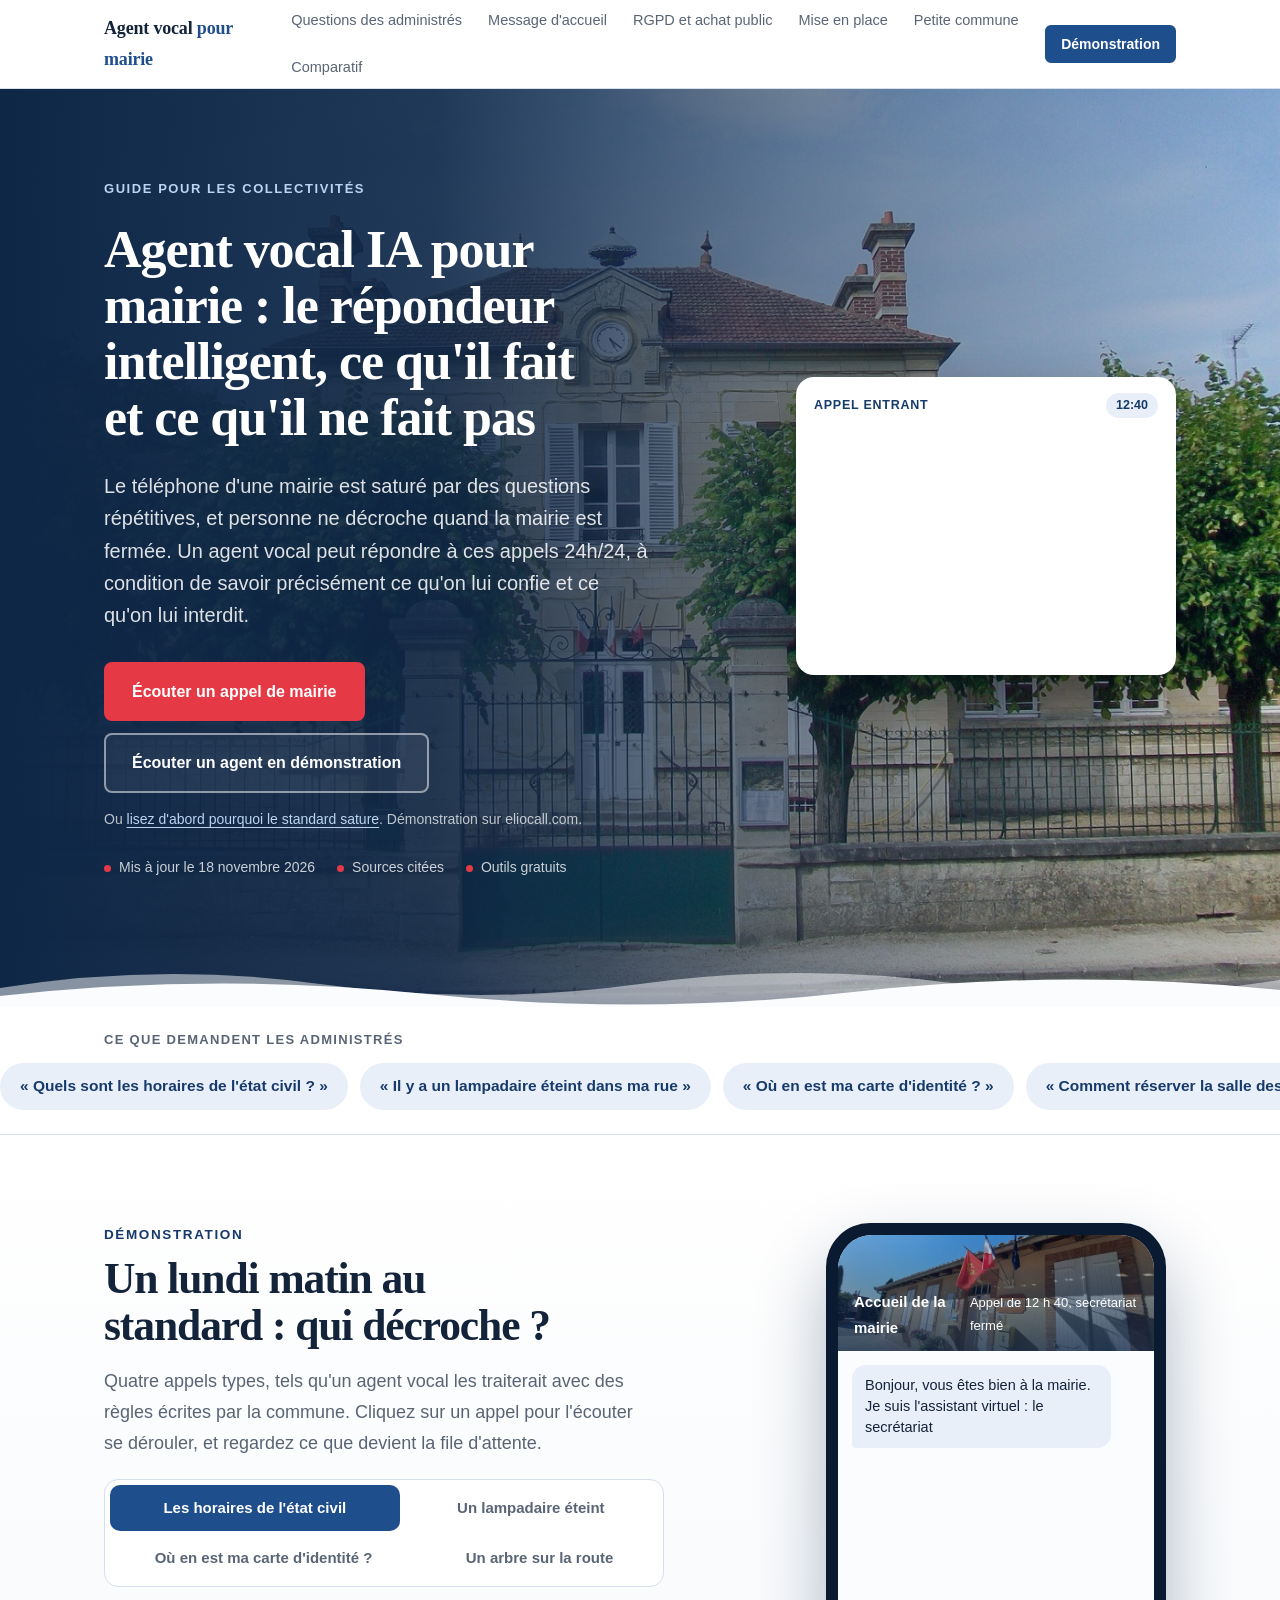
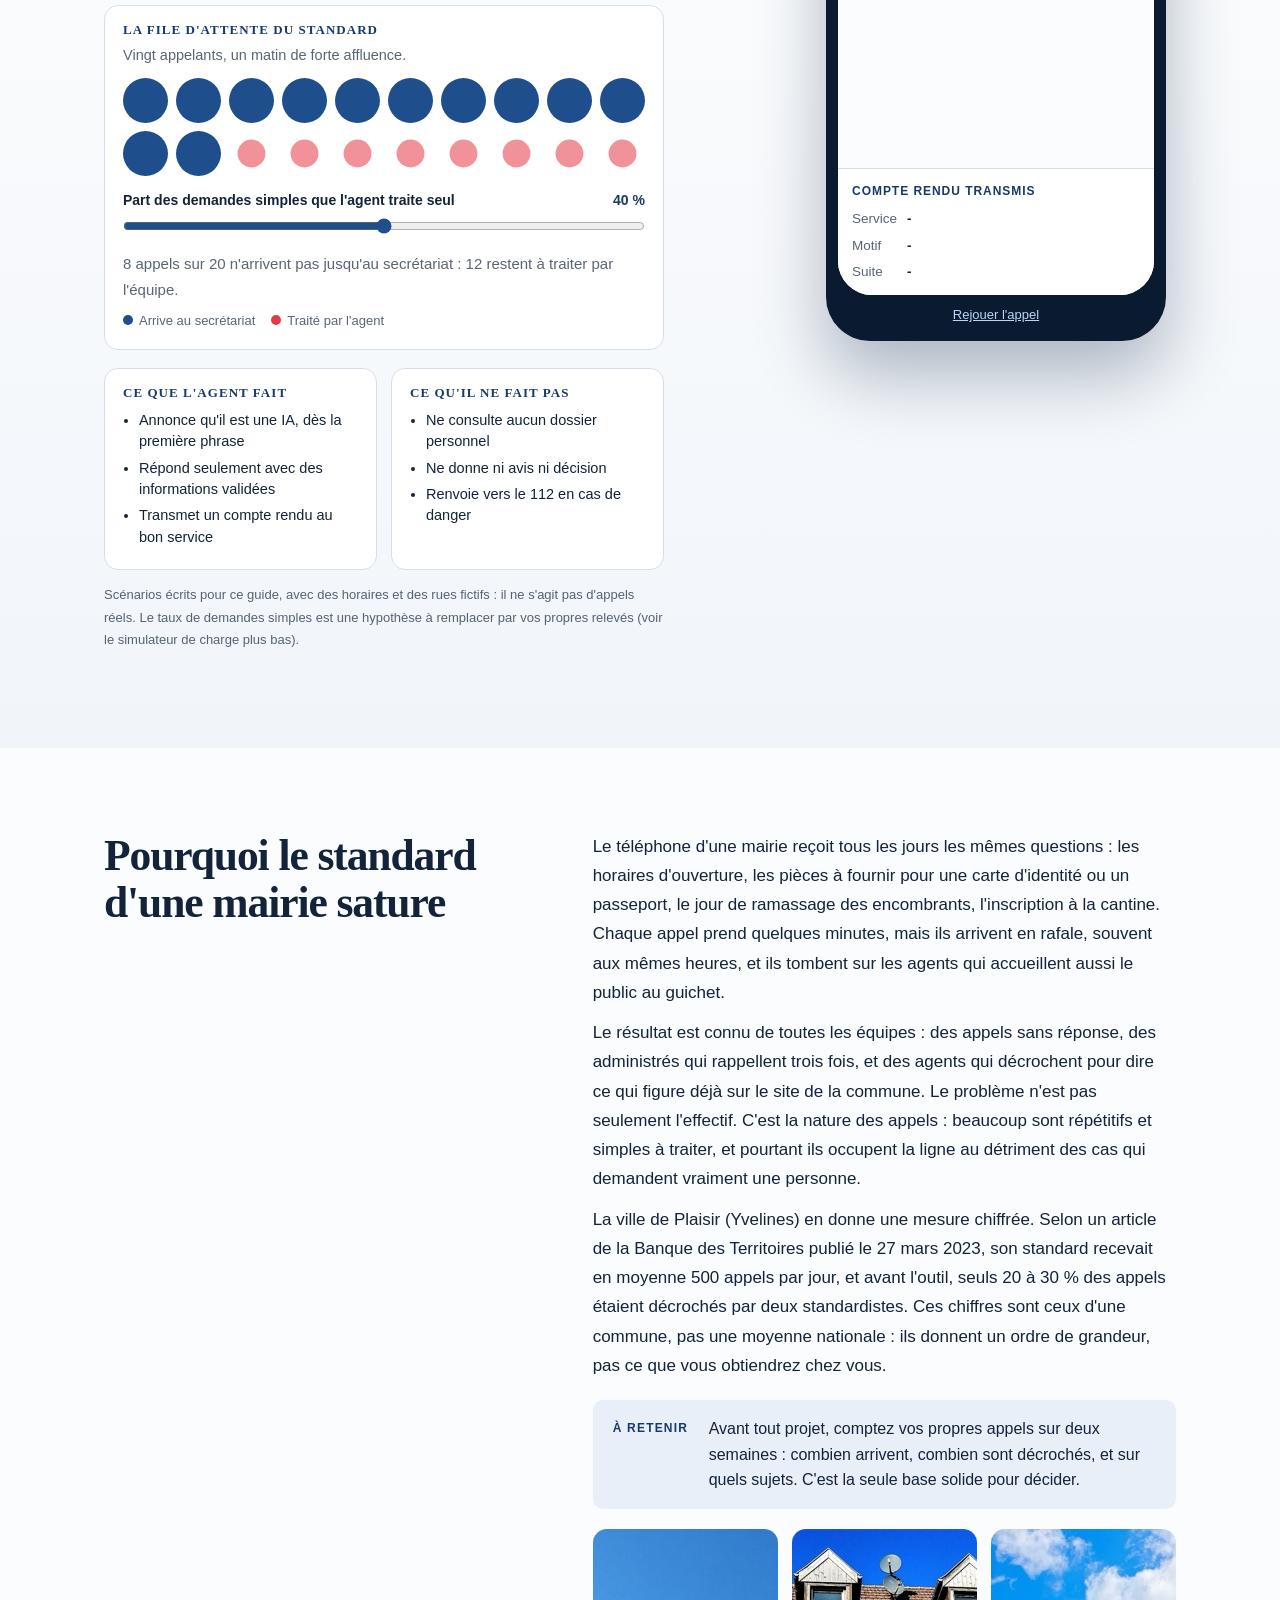
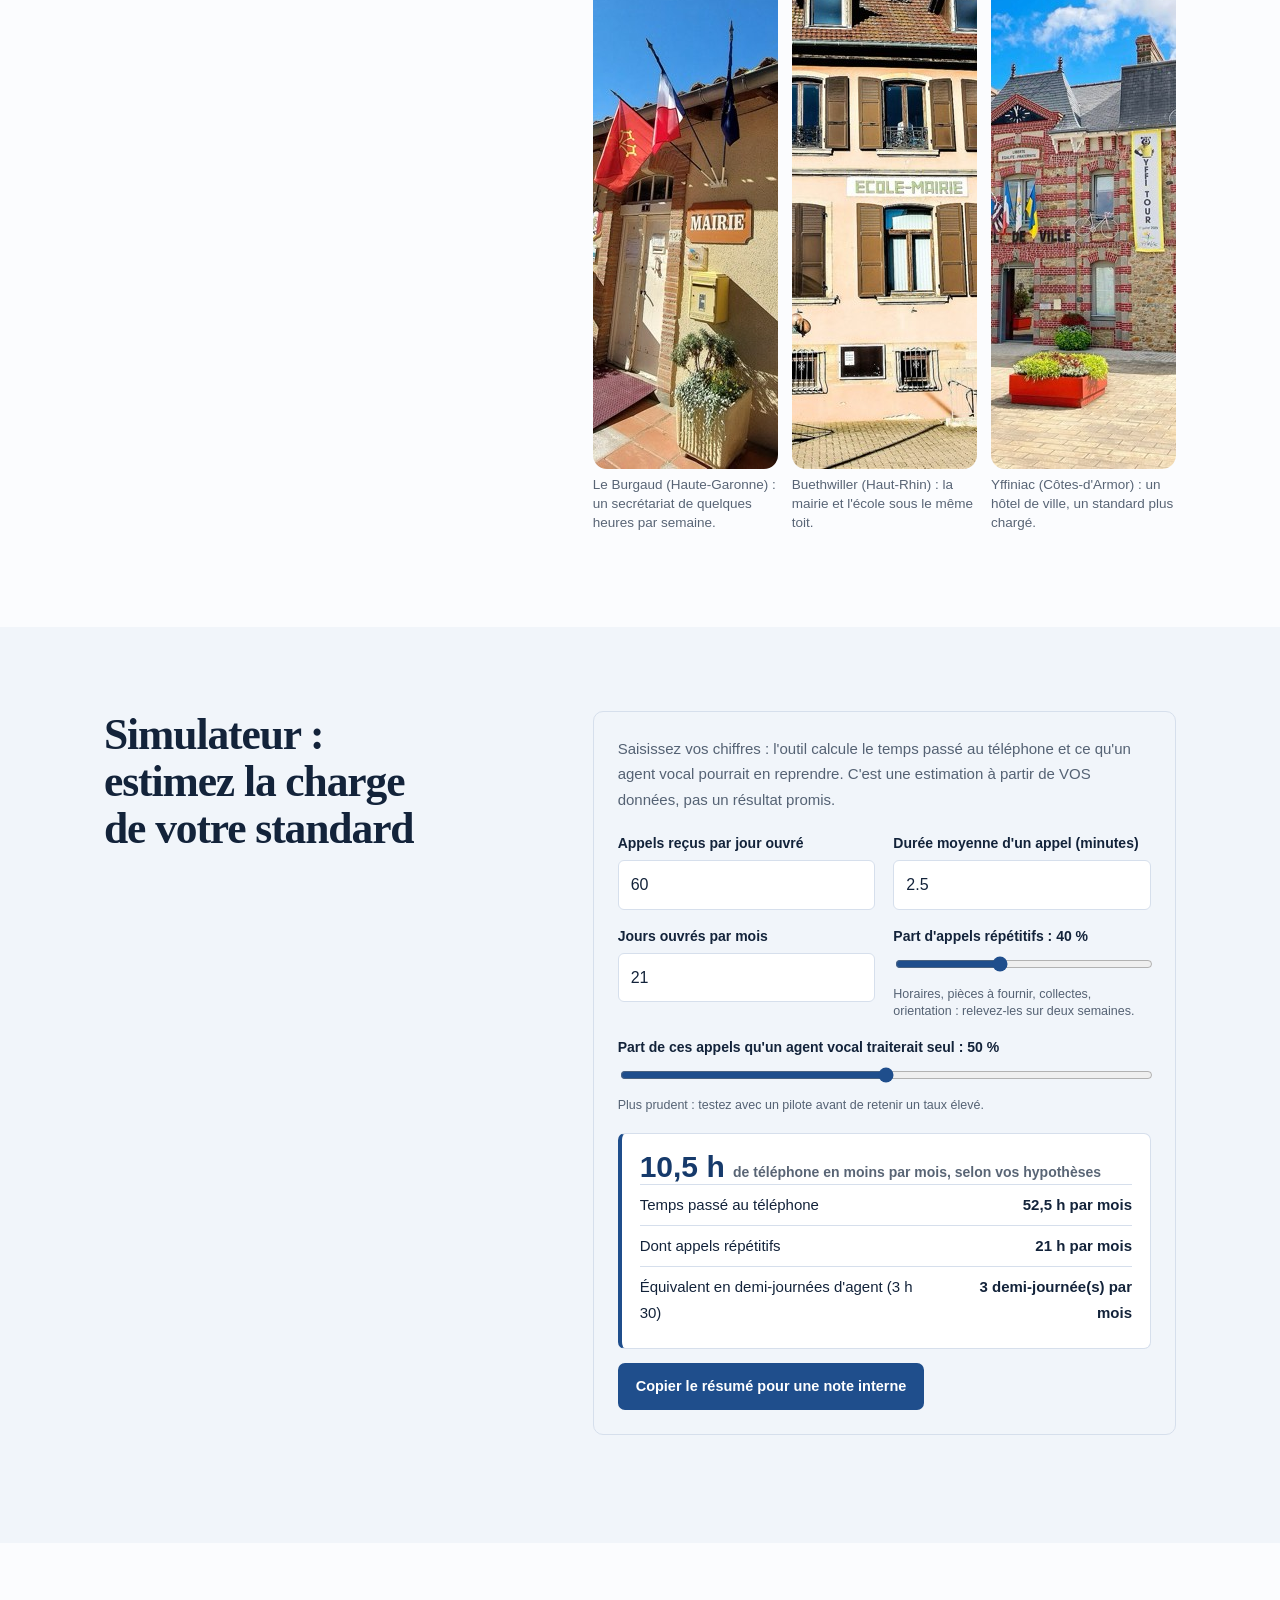
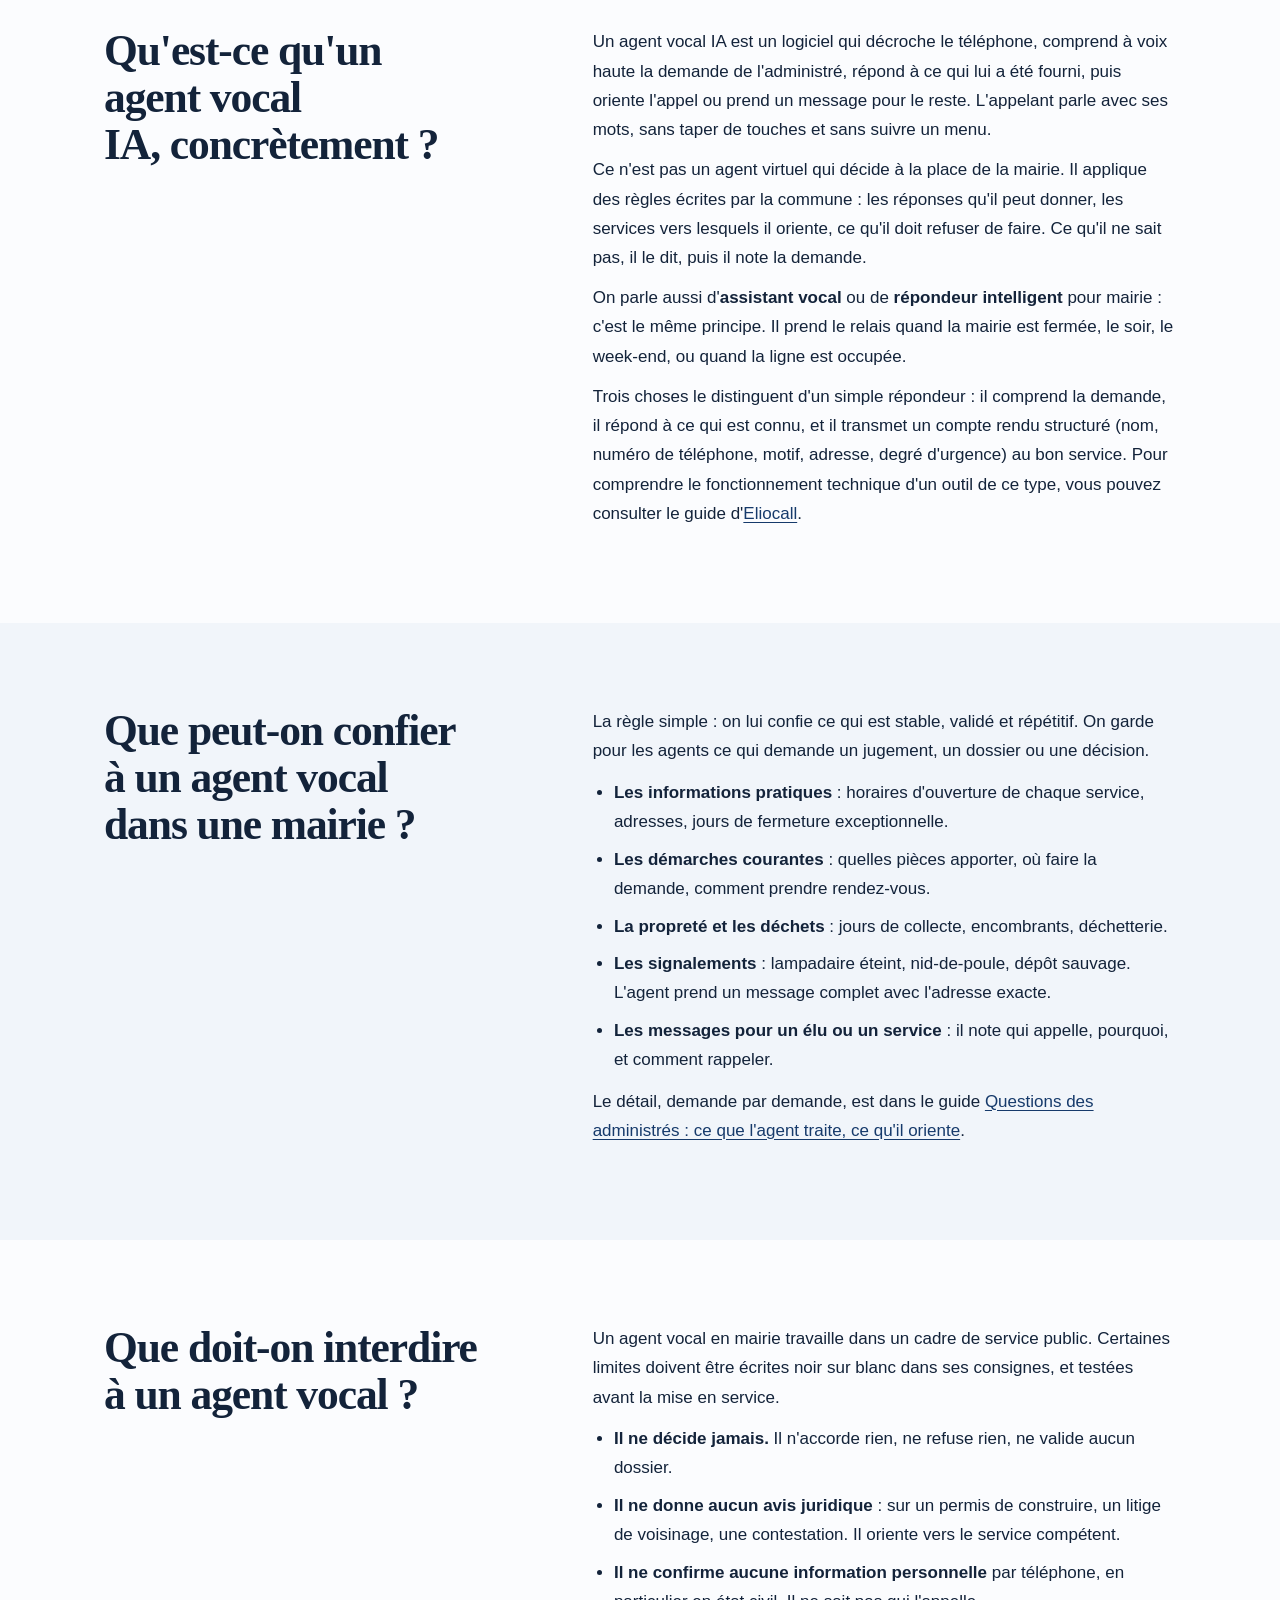
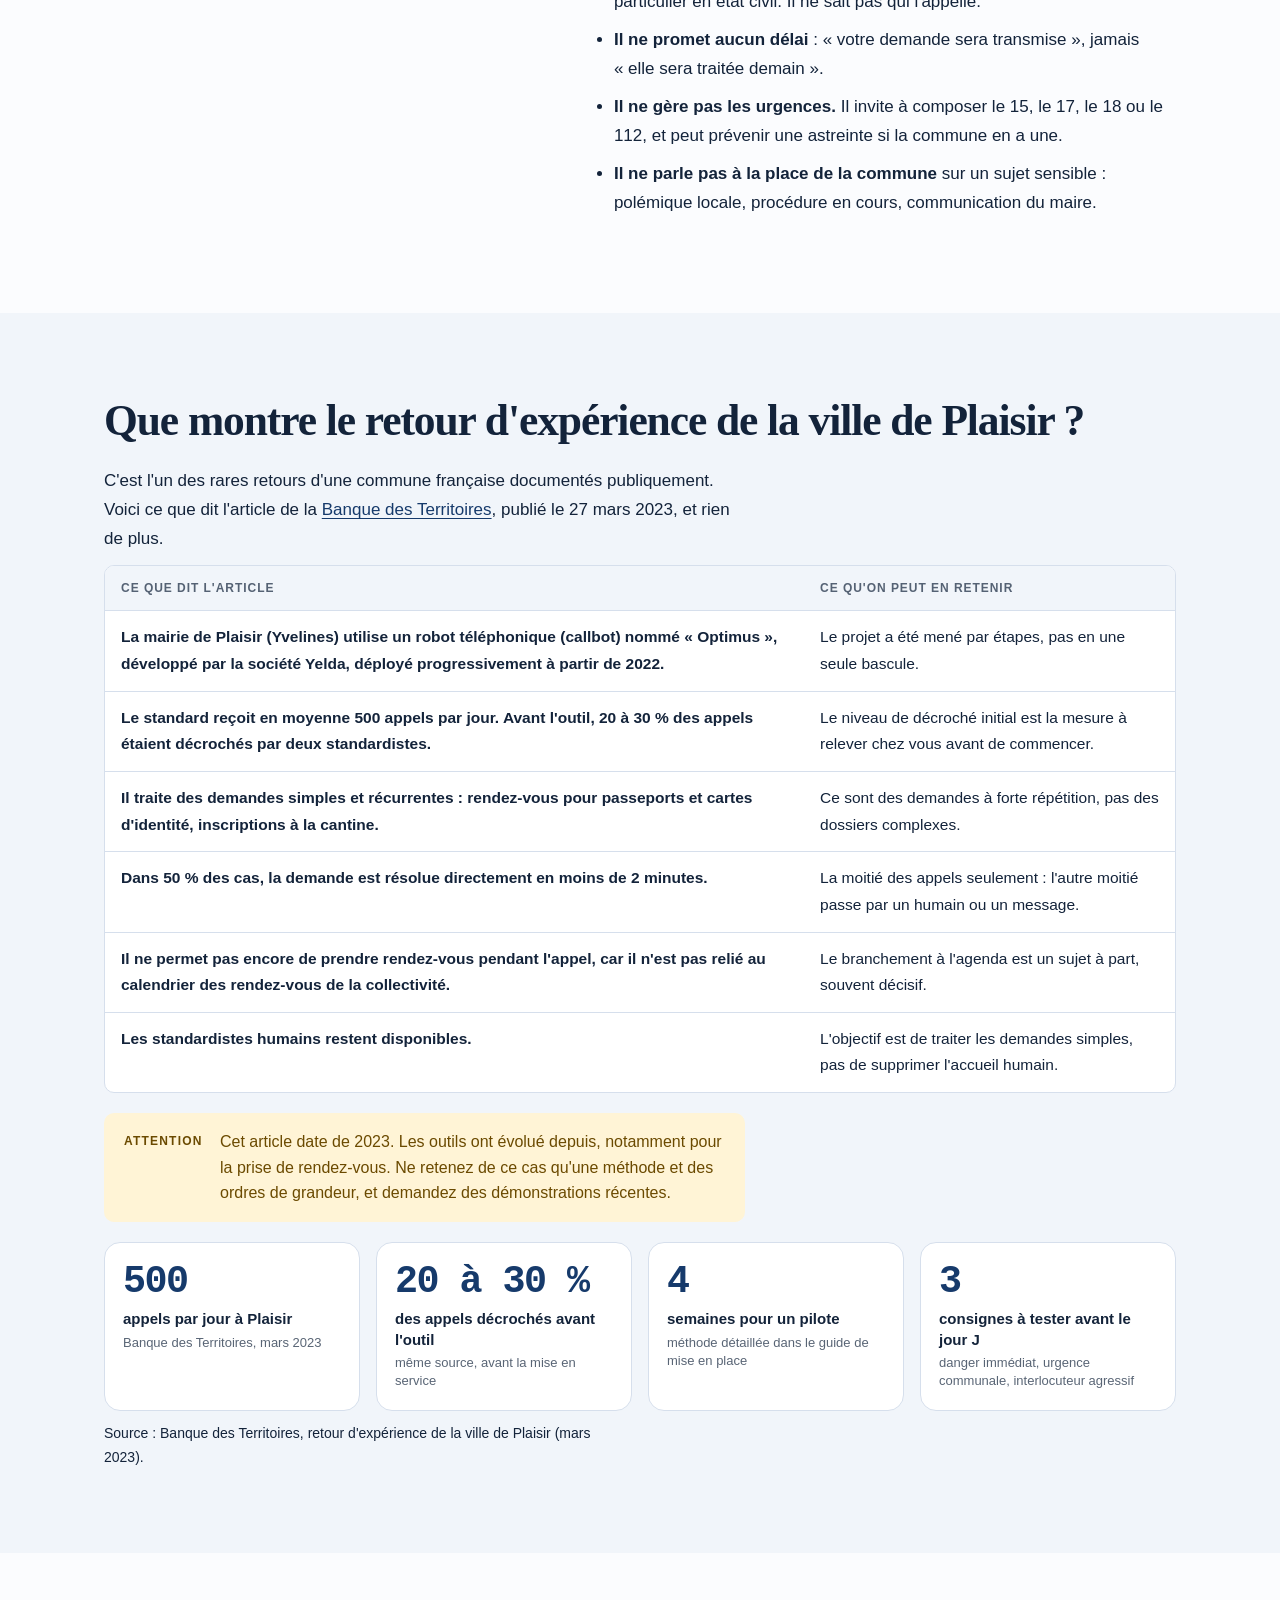
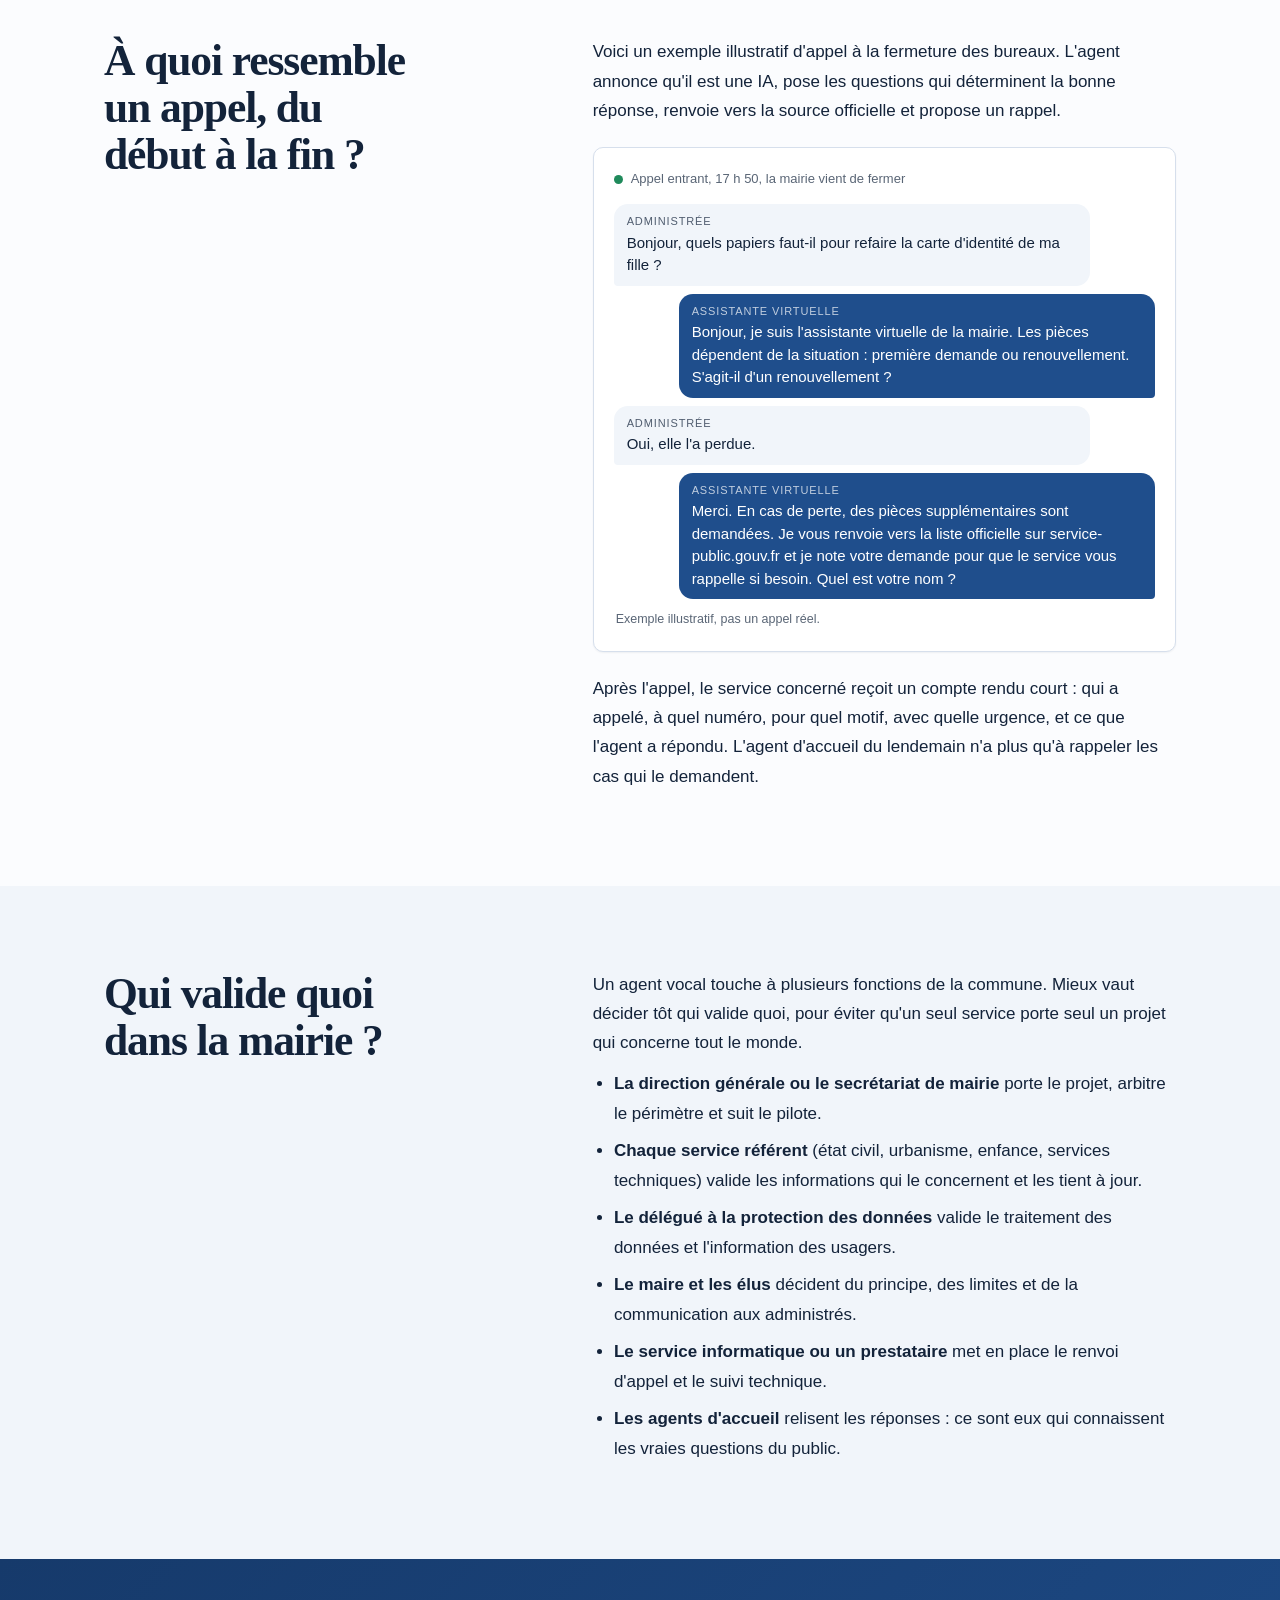
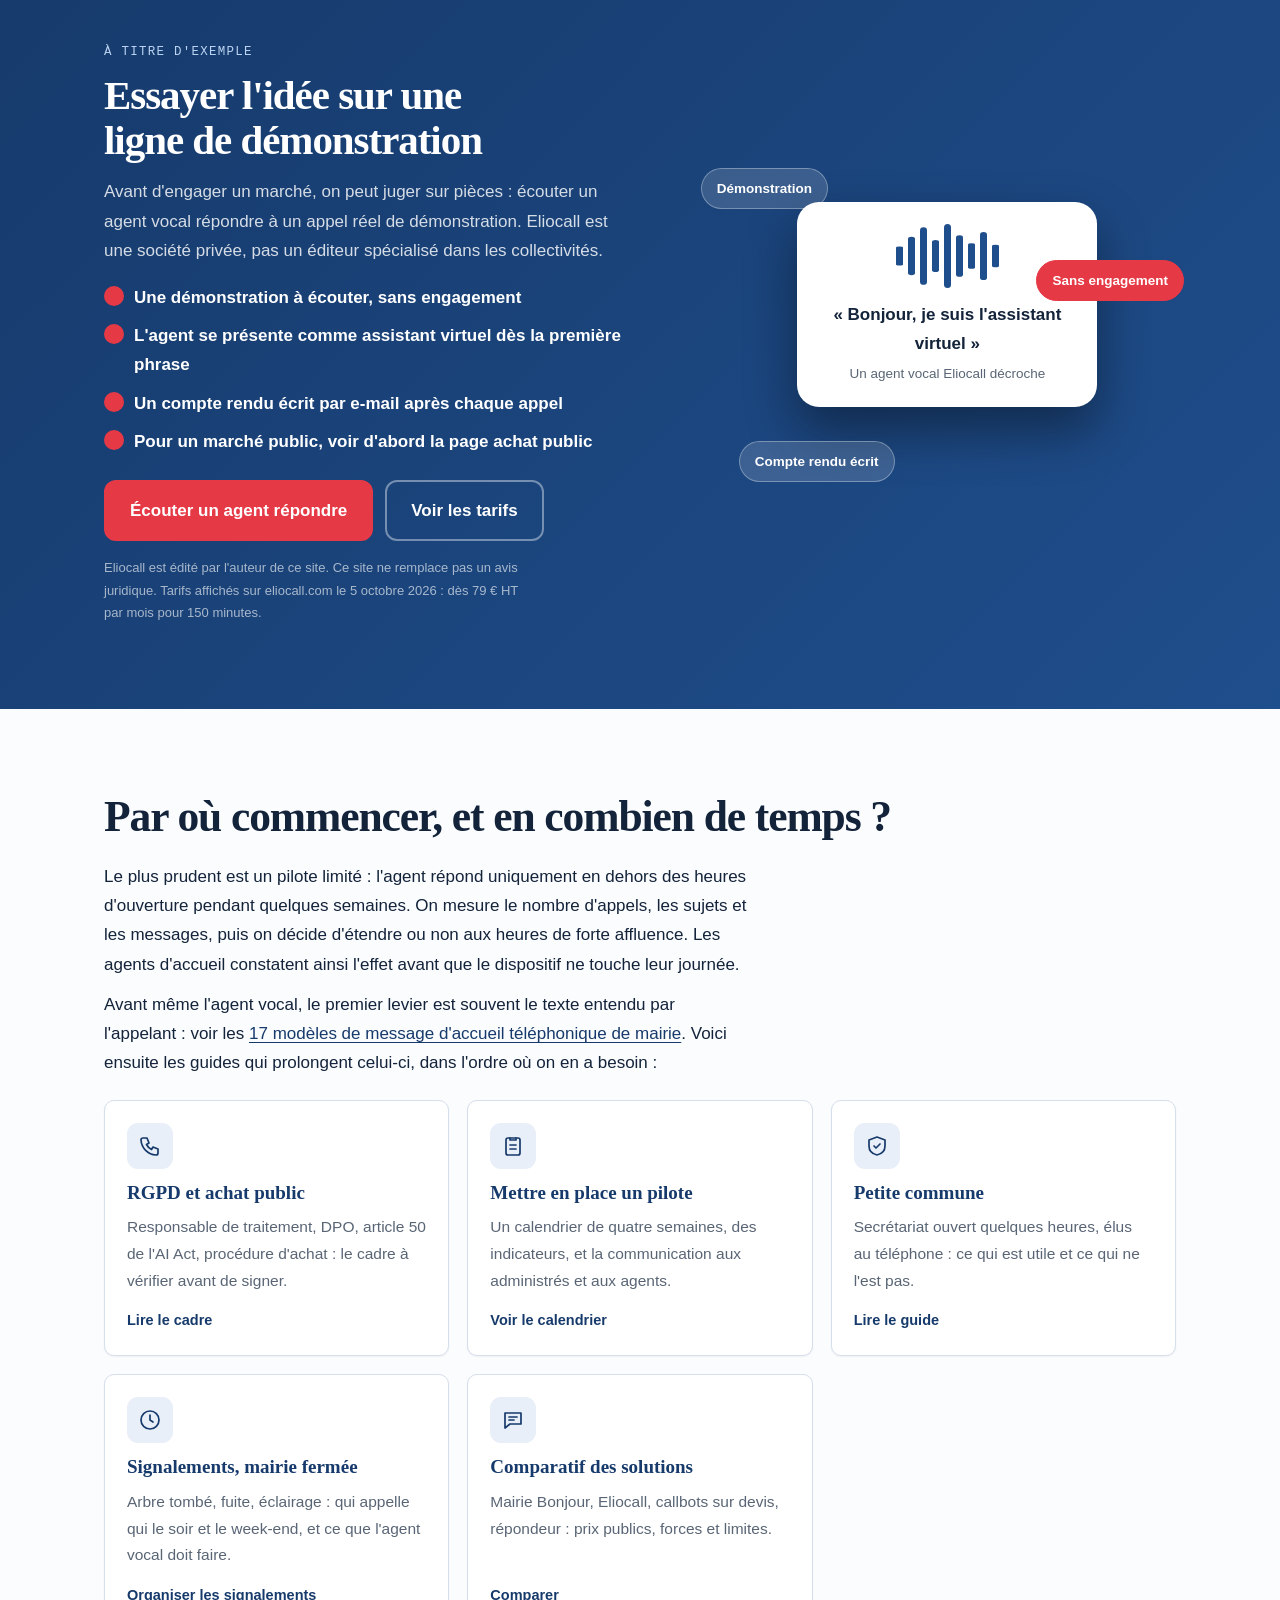
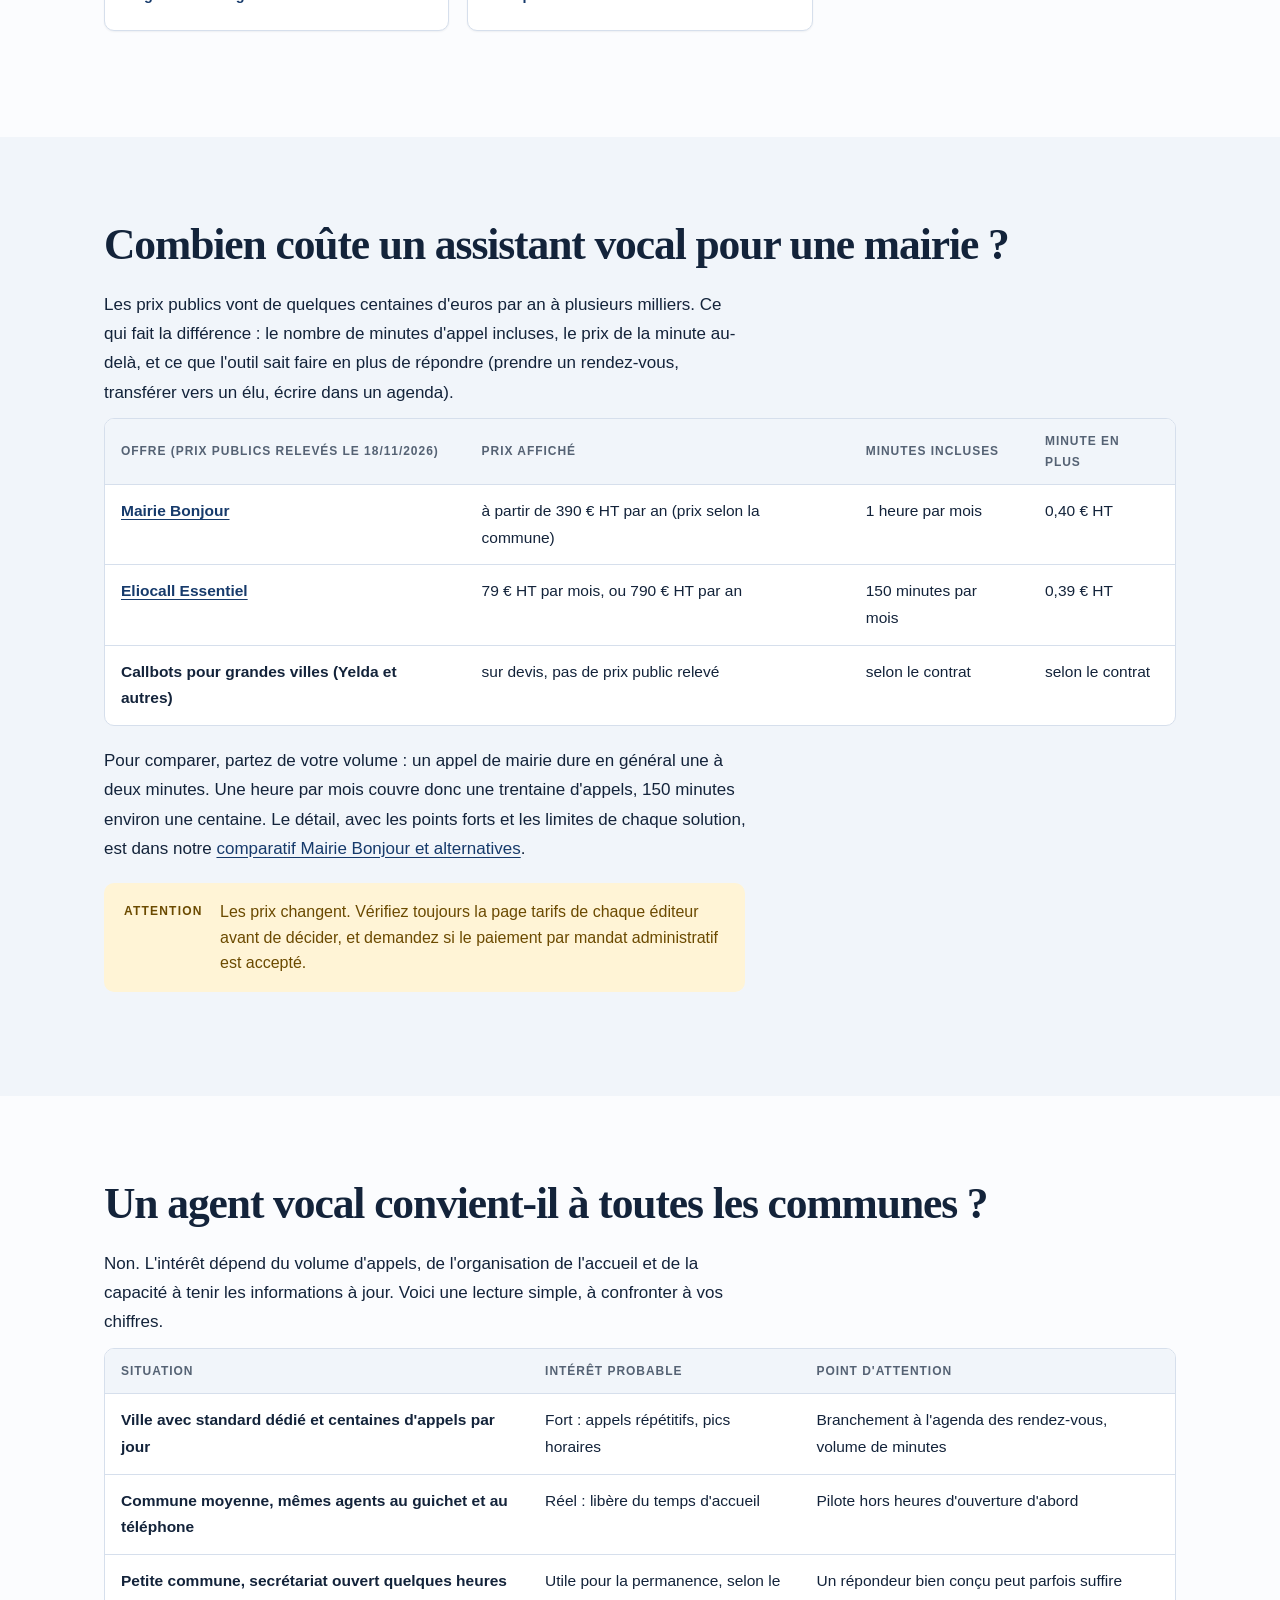
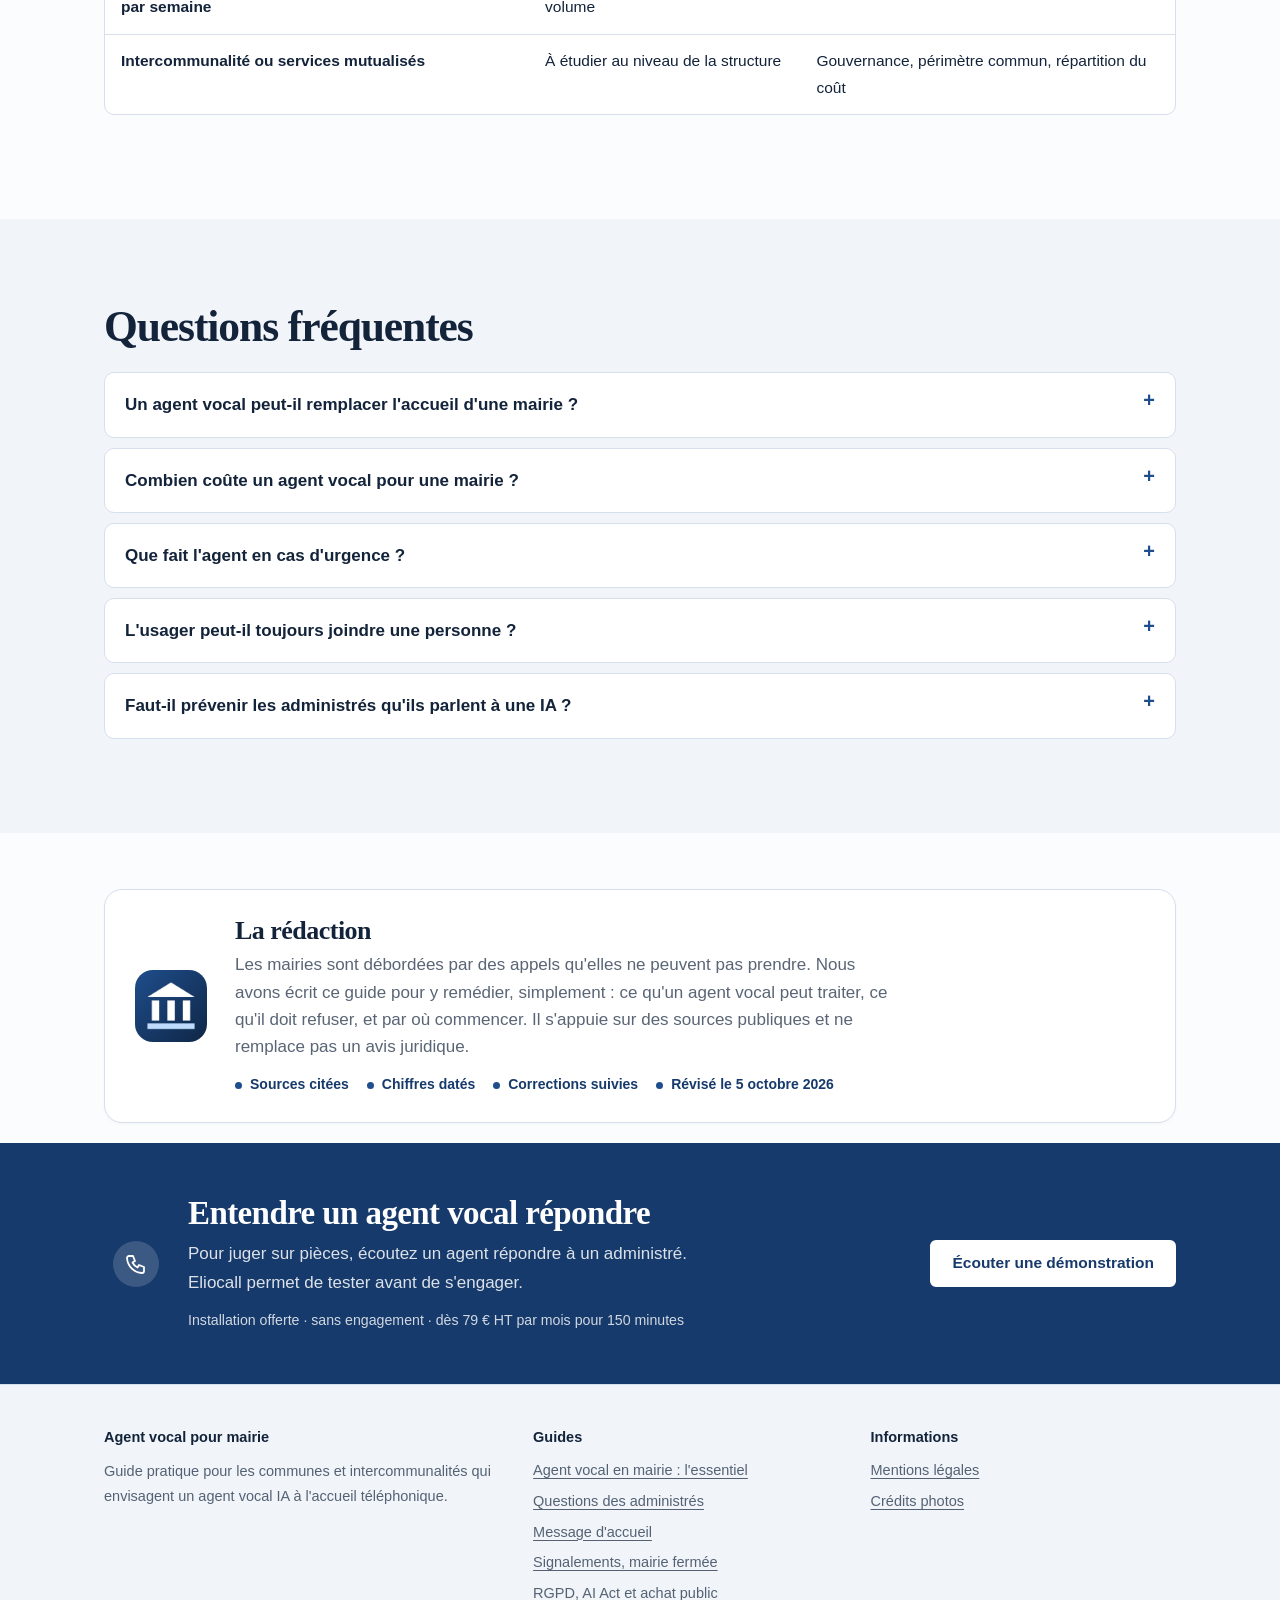
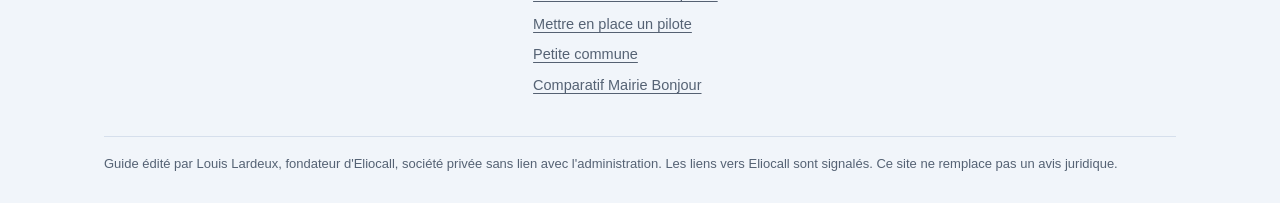
==== commit db18cf15: "SEO 19/11 : page accueil téléphonique mairie, 17 modèles à copier (état civil, urbanisme, élections," ====
--- a/index.html
+++ b/index.html
@@ -174,7 +174,7 @@
 </div></section>
 <section id="par-ou-commencer-et-en-combien-de-temps" class="m-ls m-rv m-lsfull"><div class="m-wrap m-lsw"><h2>Par où commencer, et en combien de temps&nbsp;?</h2><div class="m-lsb">
 <p>Le plus prudent est un pilote limité&nbsp;: l'agent répond uniquement en dehors des heures d'ouverture pendant quelques semaines. On mesure le nombre d'appels, les sujets et les messages, puis on décide d'étendre ou non aux heures de forte affluence. Les agents d'accueil constatent ainsi l'effet avant que le dispositif ne touche leur journée.</p>
-<p>Avant même l'agent vocal, le premier levier est souvent le texte entendu par l'appelant&nbsp;: voir les <a href="/message-d-accueil-telephonique-mairie/" rel="noopener">dix modèles de message d'accueil téléphonique de mairie</a>. Voici ensuite les guides qui prolongent celui-ci, dans l'ordre où on en a besoin&nbsp;:</p>
+<p>Avant même l'agent vocal, le premier levier est souvent le texte entendu par l'appelant&nbsp;: voir les <a href="/message-d-accueil-telephonique-mairie/" rel="noopener">17 modèles de message d'accueil téléphonique de mairie</a>. Voici ensuite les guides qui prolongent celui-ci, dans l'ordre où on en a besoin&nbsp;:</p>
 <div class="m-cards m-cols3"><a class="m-card" href="/rgpd-achat-public/"><span class="m-ico" aria-hidden="true"><svg viewBox="0 0 24 24" width="24" height="24" fill="none" stroke="currentColor" stroke-width="1.7" stroke-linecap="round" stroke-linejoin="round"><path d="M5 4h4l2 5-2.5 1.5a11 11 0 0 0 5 5L15 13l5 2v4a2 2 0 0 1-2 2A16 16 0 0 1 3 6a2 2 0 0 1 2-2z"/></svg></span><h3>RGPD et achat public</h3><p>Responsable de traitement, DPO, article 50 de l'AI Act, procédure d'achat&nbsp;: le cadre à vérifier avant de signer.</p><span class="m-more">Lire le cadre</span></a><a class="m-card" href="/mise-en-place-pilote/"><span class="m-ico" aria-hidden="true"><svg viewBox="0 0 24 24" width="24" height="24" fill="none" stroke="currentColor" stroke-width="1.7" stroke-linecap="round" stroke-linejoin="round"><rect x="5" y="4" width="14" height="17" rx="2"/><path d="M9 4v2h6V4M9 11h6M9 15h6"/></svg></span><h3>Mettre en place un pilote</h3><p>Un calendrier de quatre semaines, des indicateurs, et la communication aux administrés et aux agents.</p><span class="m-more">Voir le calendrier</span></a><a class="m-card" href="/petite-commune/"><span class="m-ico" aria-hidden="true"><svg viewBox="0 0 24 24" width="24" height="24" fill="none" stroke="currentColor" stroke-width="1.7" stroke-linecap="round" stroke-linejoin="round"><path d="M12 3l8 3v6c0 5-3.5 8-8 9-4.5-1-8-4-8-9V6z"/><path d="M9 12l2 2 4-4"/></svg></span><h3>Petite commune</h3><p>Secrétariat ouvert quelques heures, élus au téléphone&nbsp;: ce qui est utile et ce qui ne l'est pas.</p><span class="m-more">Lire le guide</span></a><a class="m-card" href="/signalement-mairie-fermee/"><span class="m-ico" aria-hidden="true"><svg viewBox="0 0 24 24" width="24" height="24" fill="none" stroke="currentColor" stroke-width="1.7" stroke-linecap="round" stroke-linejoin="round"><circle cx="12" cy="12" r="9"/><path d="M12 7v5l3 2"/></svg></span><h3>Signalements, mairie fermée</h3><p>Arbre tombé, fuite, éclairage&nbsp;: qui appelle qui le soir et le week-end, et ce que l'agent vocal doit faire.</p><span class="m-more">Organiser les signalements</span></a><a class="m-card" href="/mairie-bonjour-avis-alternatives/"><span class="m-ico" aria-hidden="true"><svg viewBox="0 0 24 24" width="24" height="24" fill="none" stroke="currentColor" stroke-width="1.7" stroke-linecap="round" stroke-linejoin="round"><path d="M4 5h16v11H9l-5 4z"/><path d="M8 9h8M8 12h5"/></svg></span><h3>Comparatif des solutions</h3><p>Mairie Bonjour, Eliocall, callbots sur devis, répondeur&nbsp;: prix publics, forces et limites.</p><span class="m-more">Comparer</span></a></div></div></div></section><section id="combien-coute-un-assistant-vocal-pour-une-mairie" class="m-ls m-rv m-lsalt m-lsfull"><div class="m-wrap m-lsw"><h2>Combien coûte un assistant vocal pour une mairie&nbsp;?</h2><div class="m-lsb">
 <p>Les prix publics vont de quelques centaines d'euros par an à plusieurs milliers. Ce qui fait la différence&nbsp;: le nombre de minutes d'appel incluses, le prix de la minute au-delà, et ce que l'outil sait faire en plus de répondre (prendre un rendez-vous, transférer vers un élu, écrire dans un agenda).</p>
 <div class="m-tablewrap"><table><tr><th>Offre (prix publics relevés le 18/11/2026)</th><th>Prix affiché</th><th>Minutes incluses</th><th>Minute en plus</th></tr><tr><td><a href="https://www.mairie-bonjour.fr/tarification" rel="noopener">Mairie Bonjour</a></td><td>à partir de 390 € HT par an (prix selon la commune)</td><td>1 heure par mois</td><td>0,40 € HT</td></tr><tr><td><a href="https://eliocall.com/tarifs/?utm_source=agent-ia-vocal-pour-mairie&amp;utm_medium=guide&amp;utm_campaign=mairie-prix" rel="nofollow sponsored noopener">Eliocall Essentiel</a></td><td>79 € HT par mois, ou 790 € HT par an</td><td>150 minutes par mois</td><td>0,39 € HT</td></tr><tr><td>Callbots pour grandes villes (Yelda et autres)</td><td>sur devis, pas de prix public relevé</td><td>selon le contrat</td><td>selon le contrat</td></tr></table></div>
@@ -199,7 +199,7 @@
 
 <div id="stk" role="complementary" aria-label="Écouter un agent vocal"><a href="https://eliocall.com/?utm_source=agent-ia-vocal-pour-mairie&utm_medium=guide&utm_campaign=ecouter#hero-form" rel="nofollow sponsored noopener"><span class="m-w" aria-hidden="true"><i></i><i></i><i></i><i></i></span><span><b>Écouter un agent en démonstration</b><small>Sur eliocall.com</small></span></a><button type="button" id="stk-x" aria-label="Masquer">×</button></div>
 <script>(function(){
-var $=function(i){return document.getElementById(i)},KS="mai-seen-v1",KR="mai-last-v1",CUR=location.pathname.replace(/index\.html$/,""),J=[["/", "L'essentiel", "Ce que fait et ne fait pas un agent vocal"], ["/questions-des-administres/", "Les demandes des administrés", "Traité seul, orienté, refusé"], ["/message-d-accueil-telephonique-mairie/", "Le message d'accueil", "Dix modèles à adapter"], ["/rgpd-achat-public/", "RGPD et achat public", "Responsabilités, article 50, marché"], ["/mise-en-place-pilote/", "Le pilote en quatre semaines", "Calendrier, périmètre, indicateurs"], ["/signalement-mairie-fermee/", "Les signalements", "Mairie fermée, rien ne se perd"], ["/petite-commune/", "Petite commune", "Utile ou non, mutualiser"], ["/mairie-bonjour-avis-alternatives/", "Comparer les solutions", "Prix publics, forces, limites"]],HEAR="https://eliocall.com/?utm_source=agent-ia-vocal-pour-mairie&utm_medium=guide&utm_campaign=ecouter#hero-form";
+var $=function(i){return document.getElementById(i)},KS="mai-seen-v1",KR="mai-last-v1",CUR=location.pathname.replace(/index\.html$/,""),J=[["/", "L'essentiel", "Ce que fait et ne fait pas un agent vocal"], ["/questions-des-administres/", "Les demandes des administrés", "Traité seul, orienté, refusé"], ["/message-d-accueil-telephonique-mairie/", "Le message d'accueil", "17 modèles à copier"], ["/rgpd-achat-public/", "RGPD et achat public", "Responsabilités, article 50, marché"], ["/mise-en-place-pilote/", "Le pilote en quatre semaines", "Calendrier, périmètre, indicateurs"], ["/signalement-mairie-fermee/", "Les signalements", "Mairie fermée, rien ne se perd"], ["/petite-commune/", "Petite commune", "Utile ou non, mutualiser"], ["/mairie-bonjour-avis-alternatives/", "Comparer les solutions", "Prix publics, forces, limites"]],HEAR="https://eliocall.com/?utm_source=agent-ia-vocal-pour-mairie&utm_medium=guide&utm_campaign=ecouter#hero-form";
 var seen={};try{seen=JSON.parse(localStorage.getItem(KS)||"{}")}catch(e){}seen[CUR]=1;try{localStorage.setItem(KS,JSON.stringify(seen))}catch(e){}
 function n(){return J.filter(function(x){return seen[x[0]]}).length}
 /* parcours dans la colonne latérale */
--- a/style.css
+++ b/style.css
@@ -486,3 +486,11 @@
 .m-hero{border-bottom:1px solid var(--line)}
 .m-kicker{font-variant:small-caps;letter-spacing:.12em;font-size:13.5px}
 .m-btn{border-radius:6px}
+
+.m-mdl{border:1px solid var(--line);border-radius:12px;padding:12px 16px;margin:12px 0;background:var(--bg);display:grid;grid-template-columns:minmax(0,1fr) auto;gap:6px 14px;align-items:start}
+.m-mdl p{margin:0}
+.m-mdlh{font-weight:700;grid-column:1/-1}
+.m-mdlt{color:var(--ink)}
+.m-mdlb{font:inherit;font-size:.86em;font-weight:600;border:1px solid var(--accent);color:var(--accent-deep);background:var(--accent-soft);border-radius:8px;padding:6px 12px;cursor:pointer;min-height:36px;align-self:center}
+.m-mdlb:hover{background:var(--accent);color:var(--on-accent)}
+@media (max-width:560px){.m-mdl{grid-template-columns:minmax(0,1fr)}.m-mdlb{justify-self:start}}
